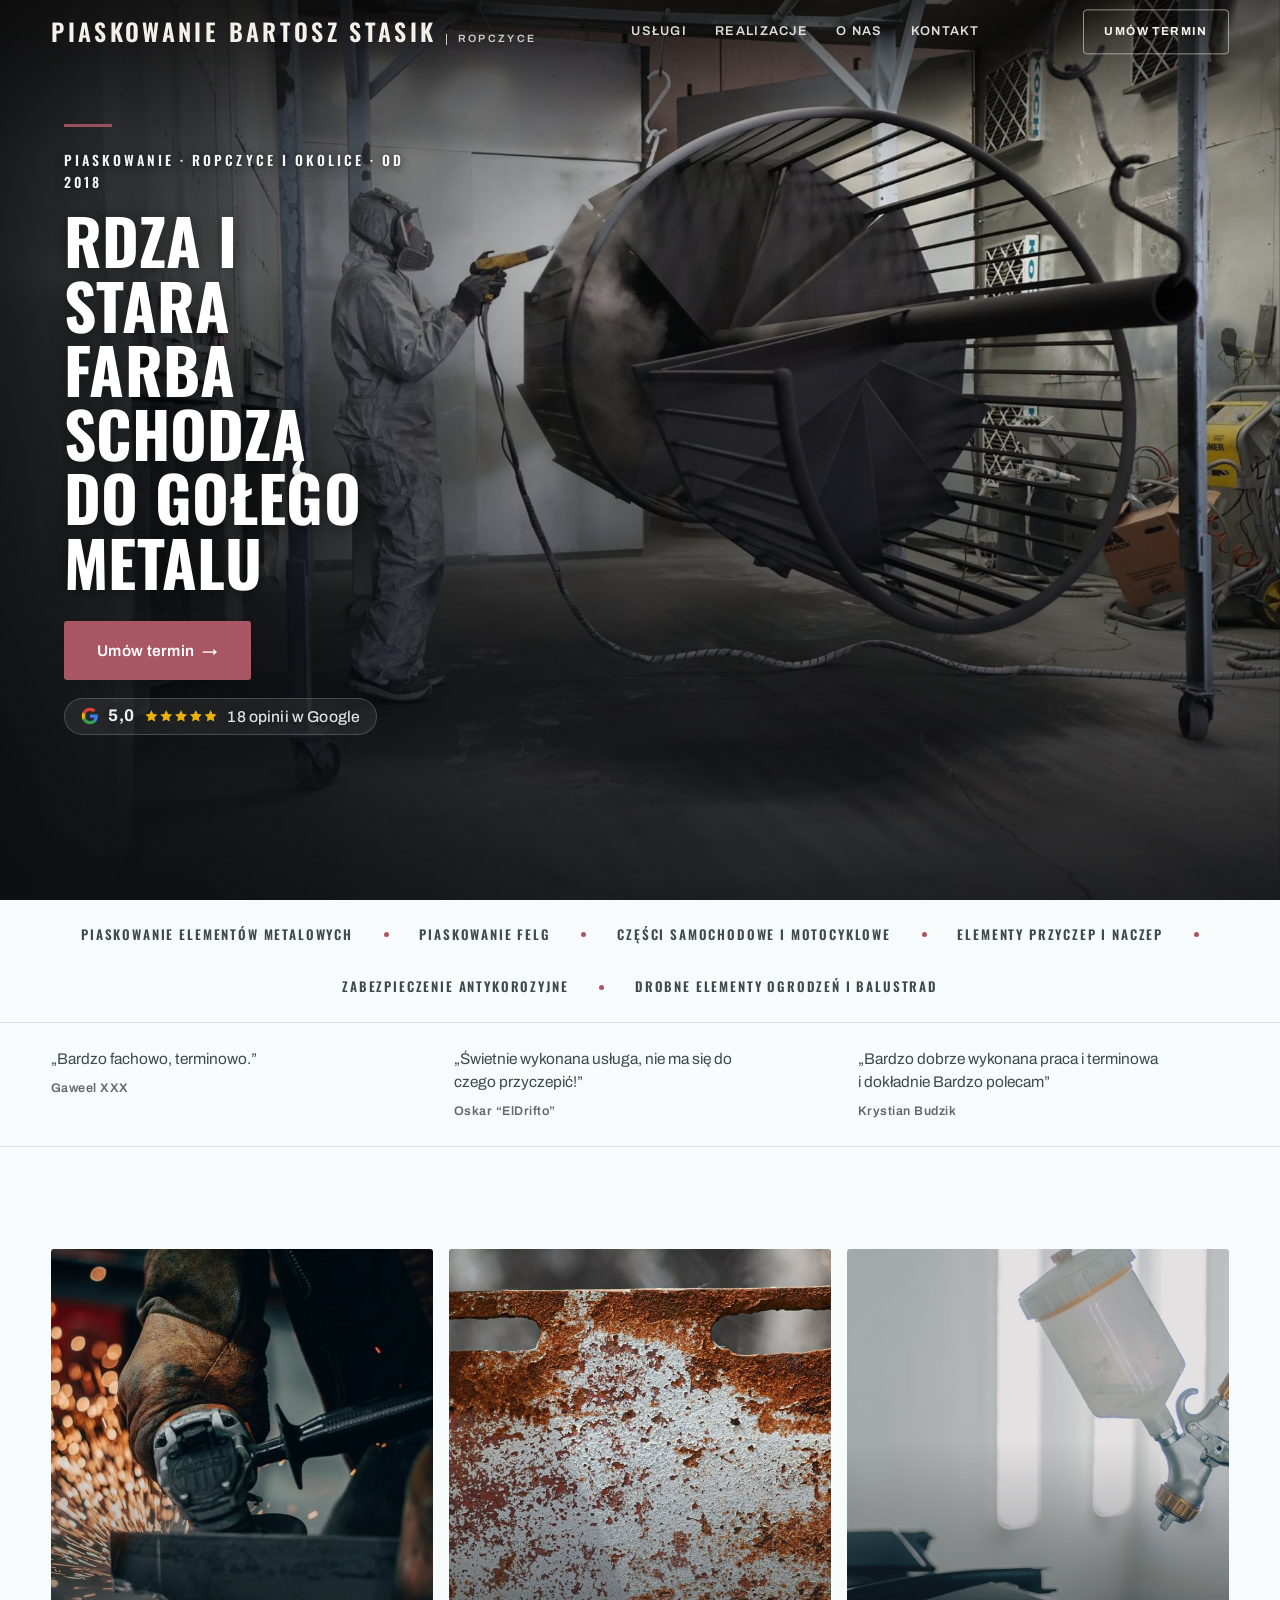
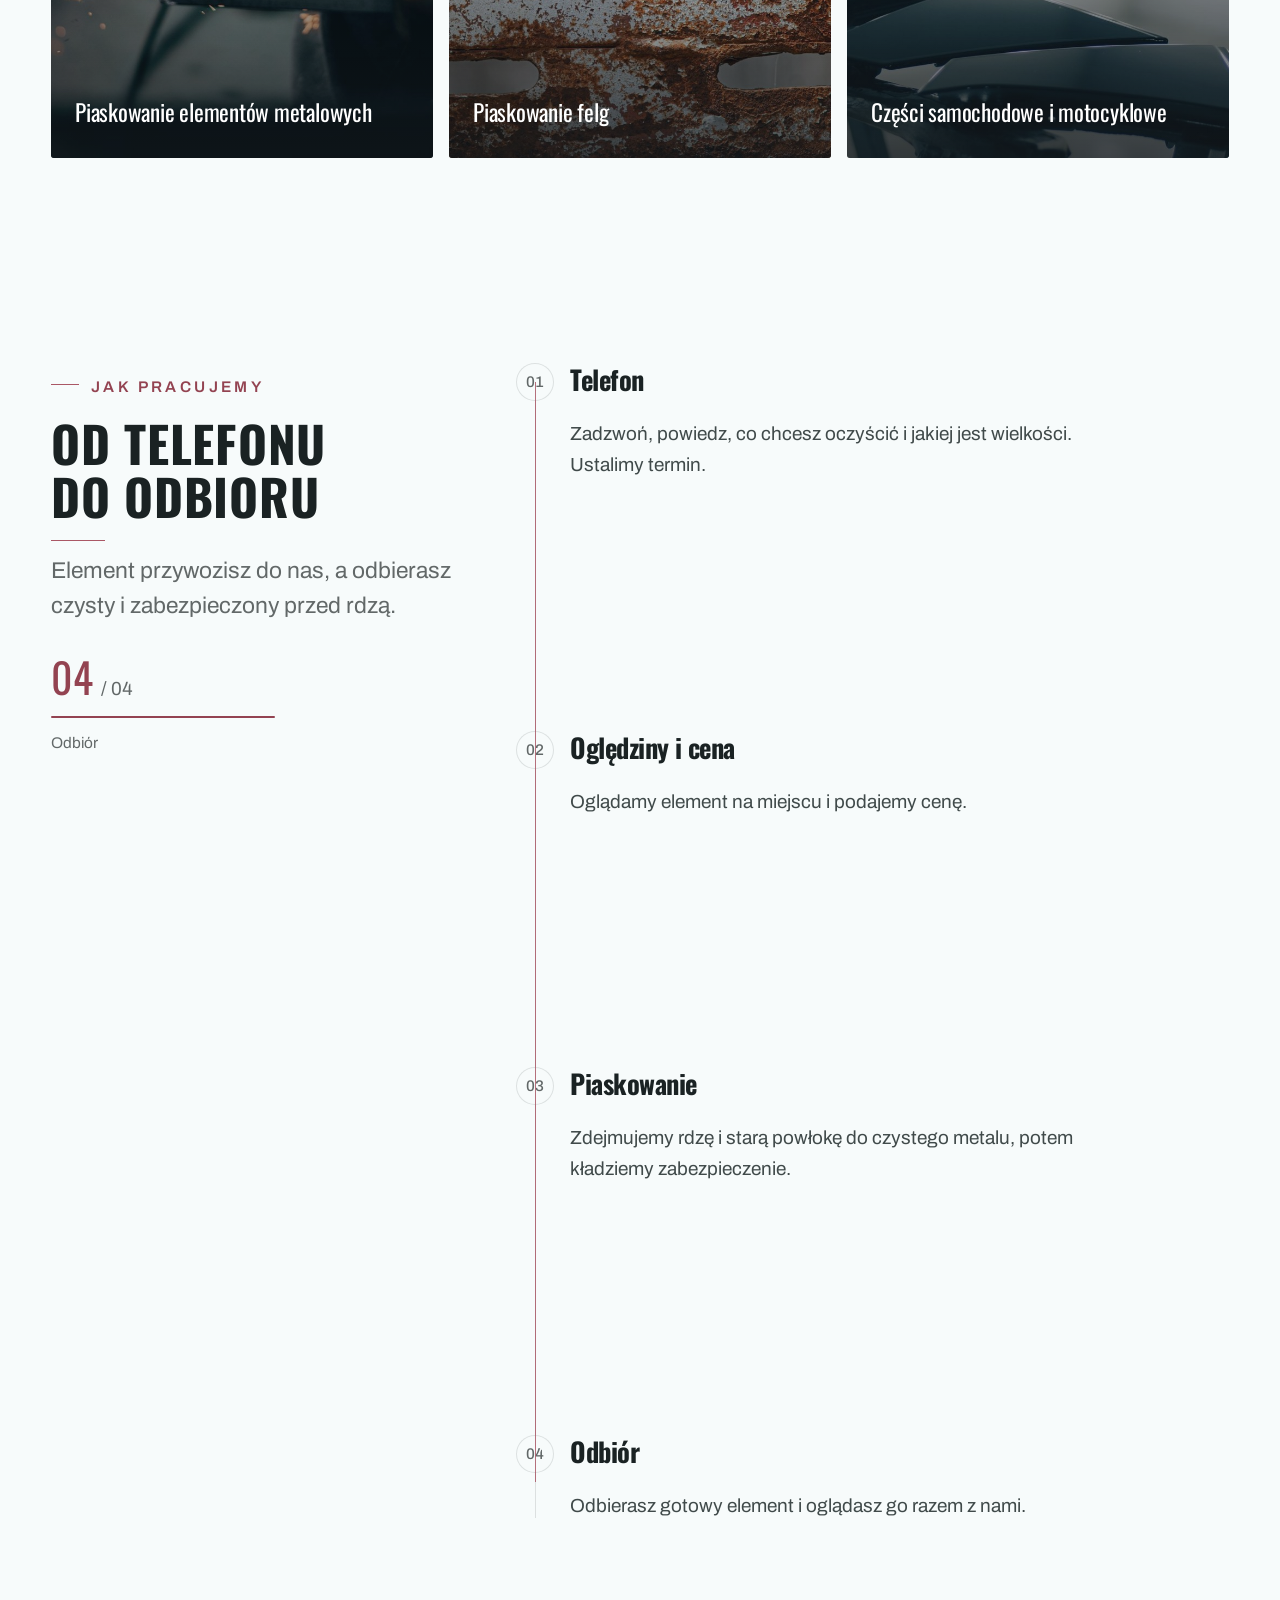
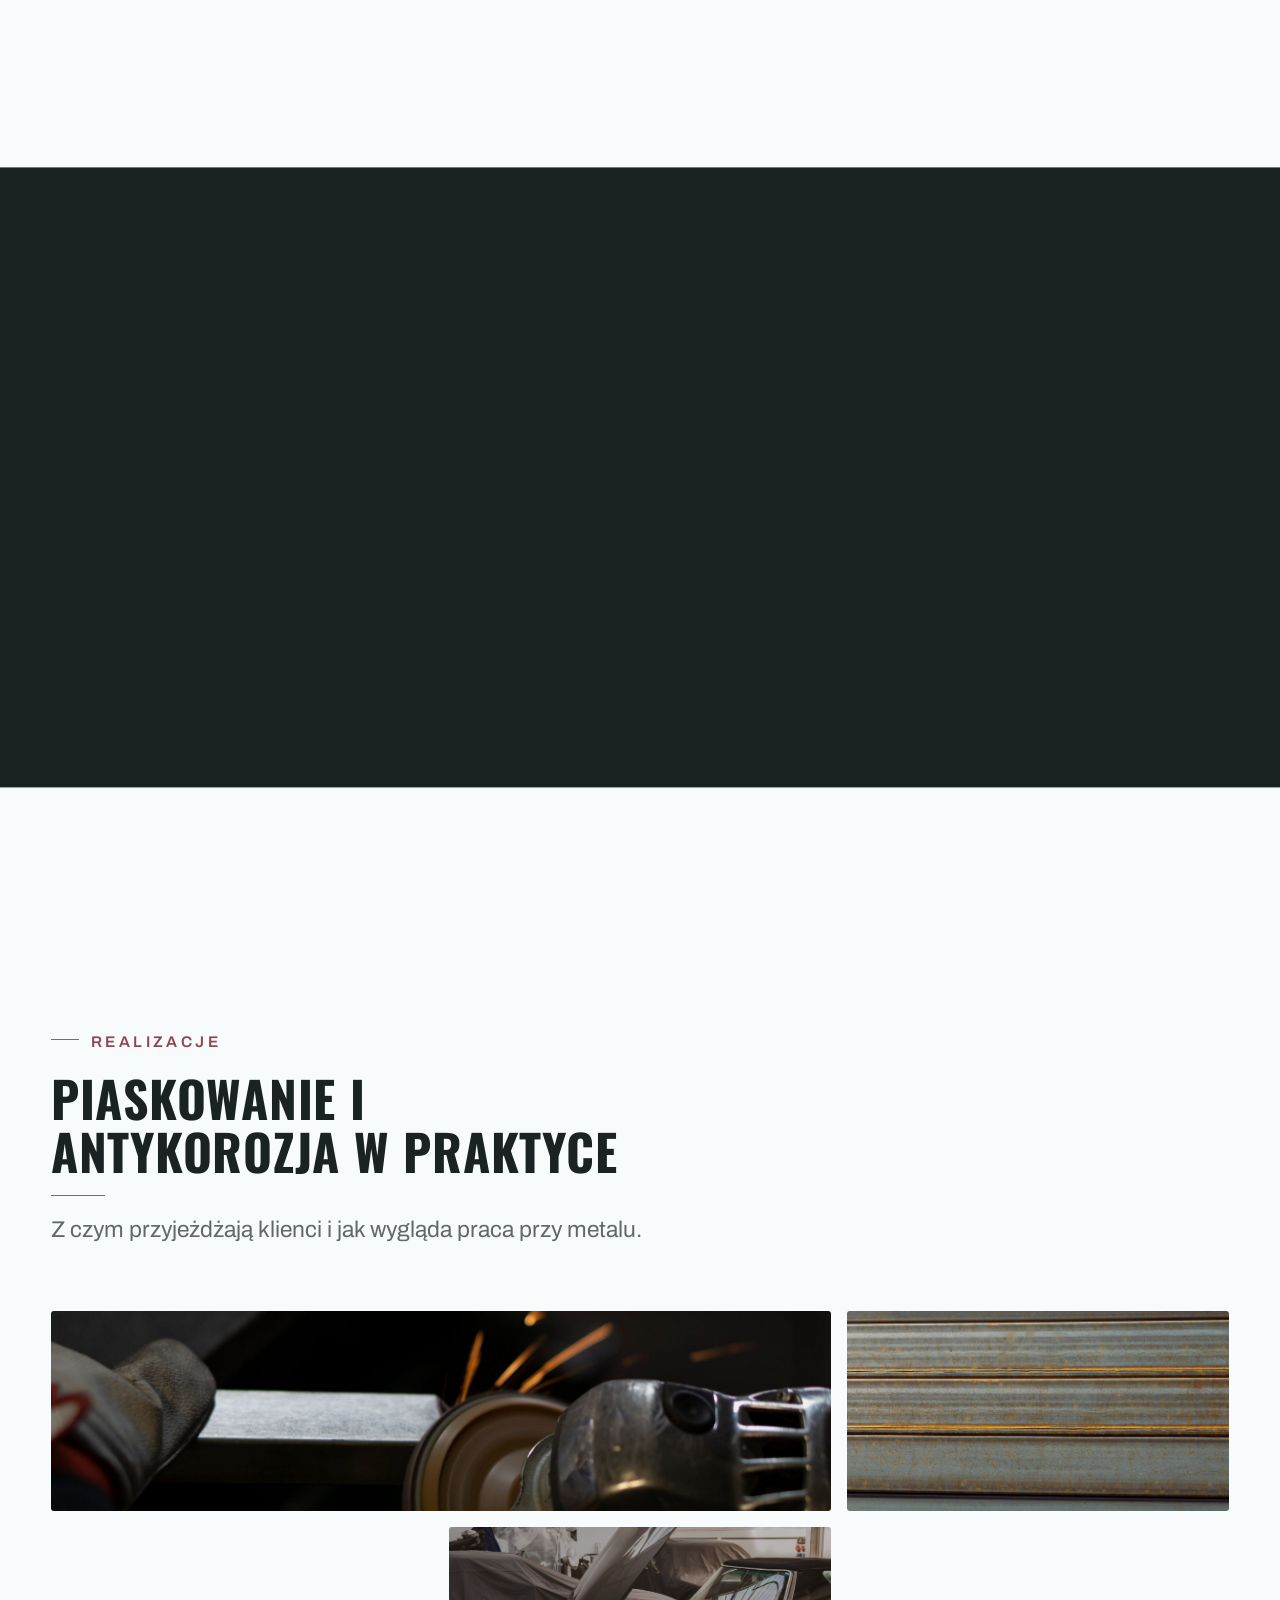
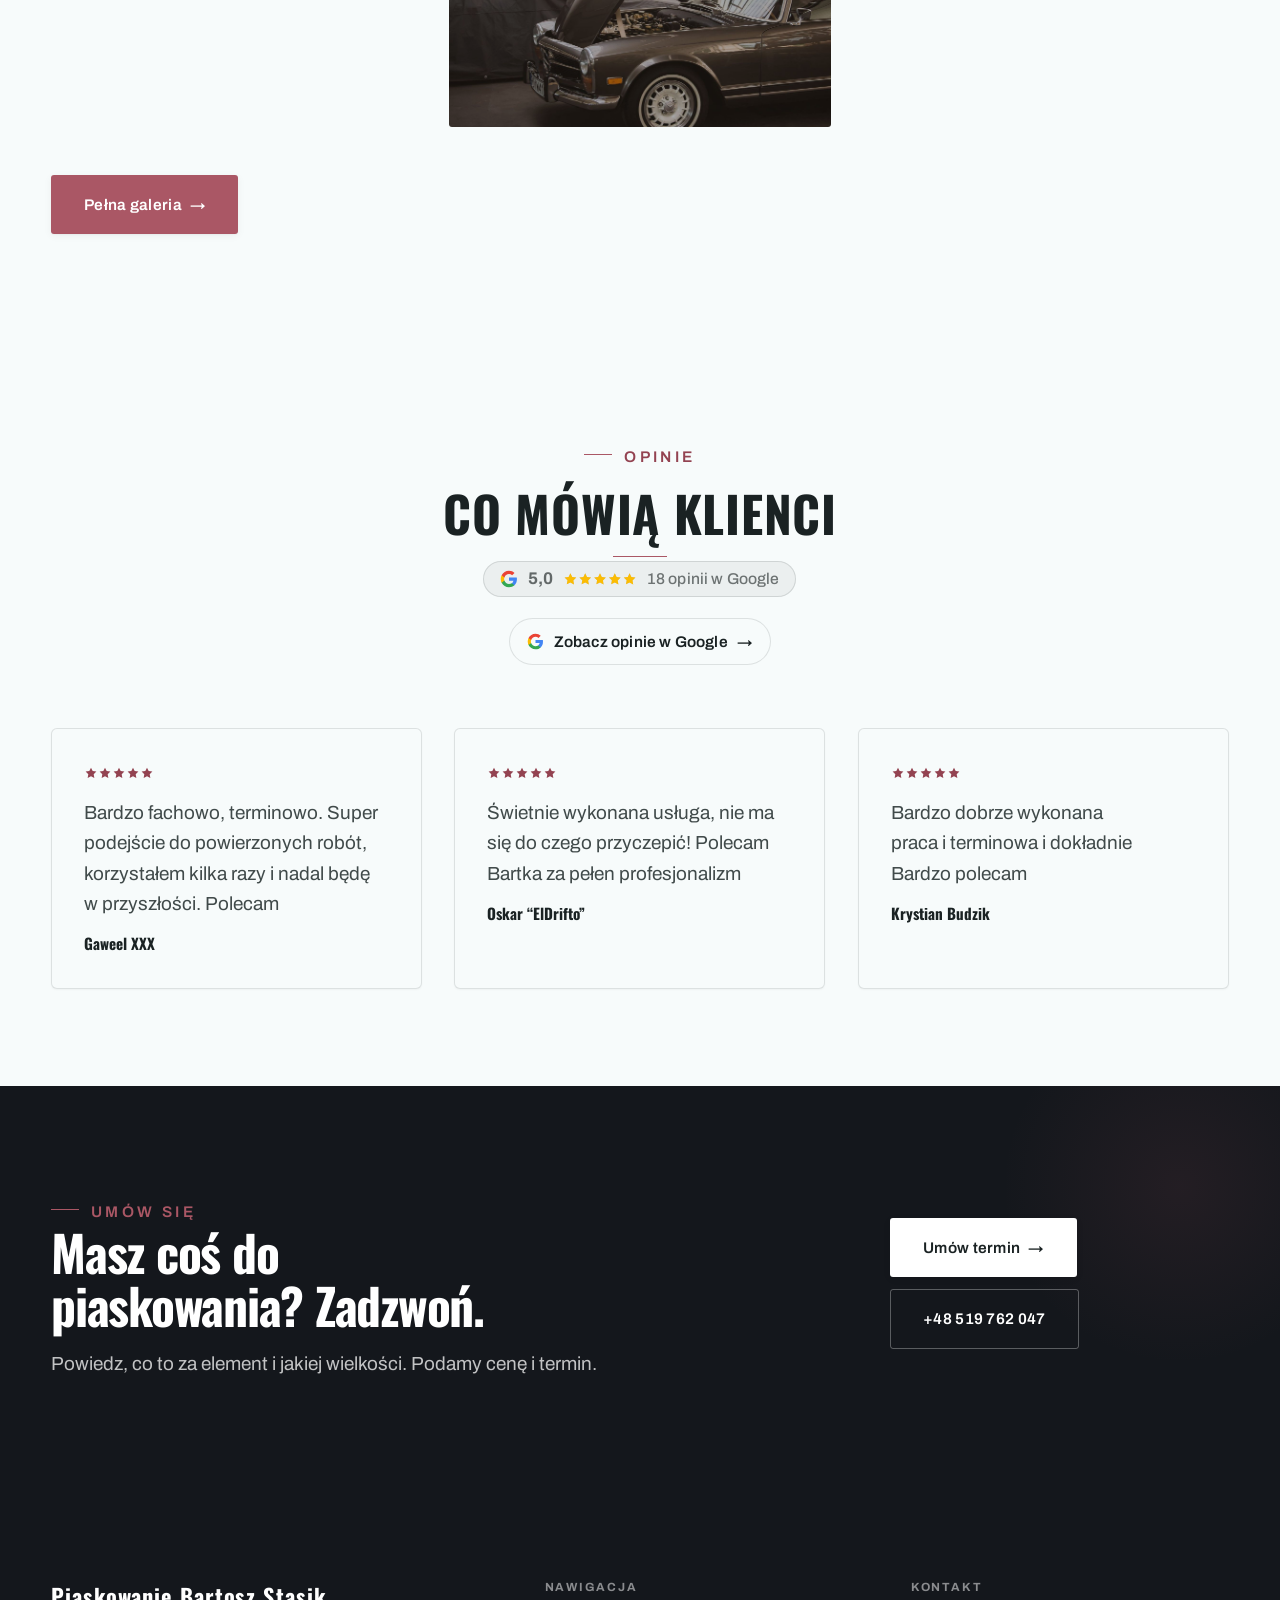
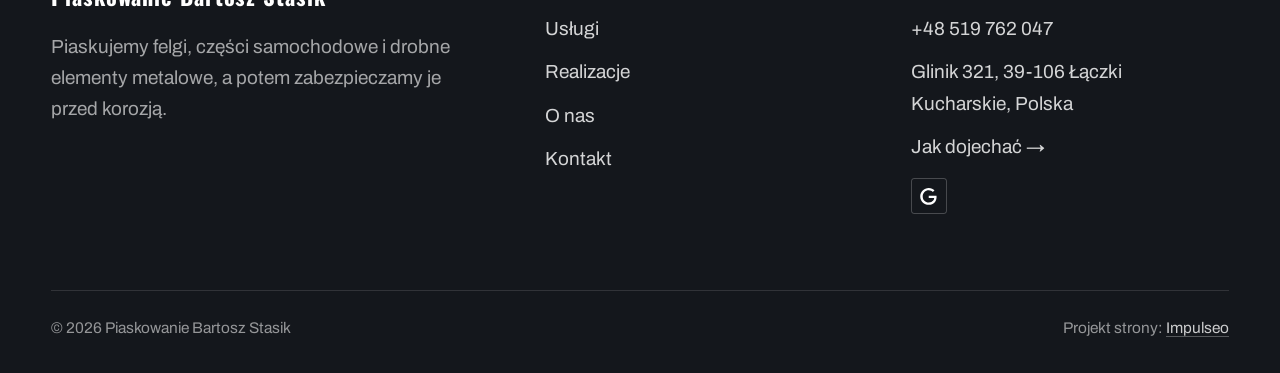
==== index.html @ 7940217c "Strona demo: piaskowanie" ====
<!DOCTYPE html>
<html lang="pl">
<head>
<meta charset="UTF-8">
<meta name="viewport" content="width=device-width, initial-scale=1.0">
<title>Piaskowanie Bartosz Stasik - Piaskowanie i antykorozja · Ropczyce</title>
<meta name="description" content="Piaskowanie Bartosz Stasik - piaskowanie i zabezpieczenie antykorozyjne elementów metalowych, Ropczyce i okolice. Felgi, części samochodowe, elementy przyczep i drobne konstrukcje. Działamy od 2018 roku. Zadzwoń.">
<link rel="canonical" href="https://kris20032.github.io/piaskowanie/">
<meta name="robots" content="noindex, nofollow">
<meta property="og:type" content="website">
<meta property="og:locale" content="pl_PL">
<meta property="og:site_name" content="Piaskowanie Bartosz Stasik">
<meta property="og:title" content="Piaskowanie Bartosz Stasik - Piaskowanie i antykorozja · Ropczyce">
<meta property="og:description" content="Piaskowanie Bartosz Stasik - piaskowanie i zabezpieczenie antykorozyjne elementów metalowych, Ropczyce i okolice. Felgi, części samochodowe, elementy przyczep i drobne konstrukcje. Działamy od 2018 roku. Zadzwoń.">
<meta property="og:url" content="https://kris20032.github.io/piaskowanie/">
<meta property="og:image" content="https://kris20032.github.io/piaskowanie/img/og.jpg">
<meta property="og:image:width" content="1200">
<meta property="og:image:height" content="630">
<meta name="twitter:card" content="summary_large_image">
<script type="application/ld+json">{"@context": "https://schema.org", "@type": "LocalBusiness", "name": "Piaskowanie Bartosz Stasik", "url": "https://kris20032.github.io/piaskowanie/", "telephone": "+48519762047", "image": "https://kris20032.github.io/piaskowanie/img/og.jpg", "address": "Glinik 321, 39-106 Łączki Kucharskie, Polska", "sameAs": ["https://maps.google.com/?cid=4983853224863463767&g_mp=Cidnb29nbGUubWFwcy5wbGFjZXMudjEuUGxhY2VzLlNlYXJjaFRleHQQAhgEIAA"]}</script>
<link rel="preconnect" href="https://fonts.googleapis.com">
<link rel="preconnect" href="https://fonts.gstatic.com" crossorigin>
<link href="https://fonts.googleapis.com/css2?family=Oswald:wght@500;600;700&family=Archivo:wght@400;500;600&display=swap" rel="stylesheet">
<link rel="stylesheet" href="assets/styles.css?v=14458f3a">
</head>
<body>

<header class="nav">
  <div class="wrap nav-inner">
    <a class="brand" href="index.html"><span class="name">Piaskowanie Bartosz Stasik</span><span class="sub">Ropczyce</span></a>
    <nav class="nav-links">
      <a href="oferta.html">Usługi</a>
      <a href="realizacje.html">Realizacje</a>
      <a href="o-nas.html">O nas</a>
      <a href="kontakt.html">Kontakt</a>
      <a href="kontakt.html" class="btn btn-accent">Umów termin</a>
    </nav>
    <button class="nav-toggle" aria-label="Menu"><span></span><span></span><span></span></button>
  </div>
</header>

<main>
<section class="hero-auto">
  <img class="ha-bg" src="img/hero.jpg" fetchpriority="high" data-rotate="img/g2.jpg" alt="Piaskowanie Bartosz Stasik" width="1880" height="1253">
  <div class="ha-veil"></div>
  <div class="ha-inner">
    <span class="ha-tick" aria-hidden="true"></span>
    <span class="ha-kicker">Piaskowanie · Ropczyce i okolice · od 2018</span>
    <h1 class="ha-claim">Rdza i stara farba schodzą do gołego metalu</h1>
    <a href="kontakt.html" class="btn btn-accent ha-cta">Umów termin <span class="arr">→</span></a>
      <p class="ha-rating"><span class="g-badge"><svg class="gb-ico" viewBox="0 0 24 24" width="18" height="18" aria-hidden="true"><path fill="#4285F4" d="M22.56 12.25c0-.78-.07-1.53-.2-2.25H12v4.26h5.92c-.26 1.37-1.04 2.53-2.21 3.31v2.77h3.57c2.08-1.92 3.28-4.74 3.28-8.09z"/><path fill="#34A853" d="M12 23c2.97 0 5.46-.98 7.28-2.66l-3.57-2.77c-.98.66-2.23 1.06-3.71 1.06-2.86 0-5.29-1.93-6.16-4.53H2.18v2.84C3.99 20.53 7.7 23 12 23z"/><path fill="#FBBC05" d="M5.84 14.09c-.22-.66-.35-1.36-.35-2.09s.13-1.43.35-2.09V7.07H2.18C1.43 8.55 1 10.22 1 12s.43 3.45 1.18 4.93l2.85-2.22.81-.62z"/><path fill="#EA4335" d="M12 5.38c1.62 0 3.06.56 4.21 1.64l3.15-3.15C17.45 2.09 14.97 1 12 1 7.7 1 3.99 3.47 2.18 7.07l3.66 2.84c.87-2.6 3.3-4.53 6.16-4.53z"/></svg><b class="gb-ocena">5,0</b><svg class="gb-stars" viewBox="0 0 90 18" width="74" height="14.8" aria-hidden="true"><g fill="currentColor" opacity=".26"><path transform="translate(0,0)" d="M9 1.6l2.2 4.46 4.92.72-3.56 3.47.84 4.9L9 12.74l-4.4 2.31.84-4.9L1.88 6.68l4.92-.72L9 1.6Z"/><path transform="translate(18,0)" d="M9 1.6l2.2 4.46 4.92.72-3.56 3.47.84 4.9L9 12.74l-4.4 2.31.84-4.9L1.88 6.68l4.92-.72L9 1.6Z"/><path transform="translate(36,0)" d="M9 1.6l2.2 4.46 4.92.72-3.56 3.47.84 4.9L9 12.74l-4.4 2.31.84-4.9L1.88 6.68l4.92-.72L9 1.6Z"/><path transform="translate(54,0)" d="M9 1.6l2.2 4.46 4.92.72-3.56 3.47.84 4.9L9 12.74l-4.4 2.31.84-4.9L1.88 6.68l4.92-.72L9 1.6Z"/><path transform="translate(72,0)" d="M9 1.6l2.2 4.46 4.92.72-3.56 3.47.84 4.9L9 12.74l-4.4 2.31.84-4.9L1.88 6.68l4.92-.72L9 1.6Z"/></g><clipPath id="gs1000"><rect x="0" y="0" width="90.0" height="18"/></clipPath><g fill="#FBBC04" clip-path="url(#gs1000)"><path transform="translate(0,0)" d="M9 1.6l2.2 4.46 4.92.72-3.56 3.47.84 4.9L9 12.74l-4.4 2.31.84-4.9L1.88 6.68l4.92-.72L9 1.6Z"/><path transform="translate(18,0)" d="M9 1.6l2.2 4.46 4.92.72-3.56 3.47.84 4.9L9 12.74l-4.4 2.31.84-4.9L1.88 6.68l4.92-.72L9 1.6Z"/><path transform="translate(36,0)" d="M9 1.6l2.2 4.46 4.92.72-3.56 3.47.84 4.9L9 12.74l-4.4 2.31.84-4.9L1.88 6.68l4.92-.72L9 1.6Z"/><path transform="translate(54,0)" d="M9 1.6l2.2 4.46 4.92.72-3.56 3.47.84 4.9L9 12.74l-4.4 2.31.84-4.9L1.88 6.68l4.92-.72L9 1.6Z"/><path transform="translate(72,0)" d="M9 1.6l2.2 4.46 4.92.72-3.56 3.47.84 4.9L9 12.74l-4.4 2.31.84-4.9L1.88 6.68l4.92-.72L9 1.6Z"/></g></svg><span class="gb-txt">18 opinii w Google</span></span></p>
  </div>
</section>
<section class="spec-ribbon">
  <div class="wrap">
    <ul class="sr-row reveal"><li>Piaskowanie elementów metalowych</li><li>Piaskowanie felg</li><li>Części samochodowe i motocyklowe</li><li>Elementy przyczep i naczep</li><li>Zabezpieczenie antykorozyjne</li><li>Drobne elementy ogrodzeń i balustrad</li></ul>
  </div>
</section>
<section class="opinie-mini" aria-label="Opinie klientów">
  <div class="wrap">
    <div class="om-row">
      <div class="om-item reveal"><blockquote>„Bardzo fachowo, terminowo.”</blockquote><span class="om-autor">Gaweel XXX</span></div>
      <div class="om-item reveal"><blockquote>„Świetnie wykonana usługa, nie ma się do czego przyczepić!”</blockquote><span class="om-autor">Oskar “ElDrifto”</span></div>
      <div class="om-item reveal"><blockquote>„Bardzo dobrze wykonana praca i terminowa i dokładnie Bardzo polecam”</blockquote><span class="om-autor">Krystian Budzik</span></div>
    </div>
  </div>
</section>
<section class="gateways-band">
  <div class="wrap">
    <div class="gateways">
      <a href="oferta.html" class="gateway reveal"><img src="img/g3.jpg" alt="Piaskowanie elementów metalowych" loading="lazy" width="1600" height="1066" decoding="async"><span class="g-ttl">Piaskowanie elementów metalowych</span></a>
      <a href="oferta.html" class="gateway reveal"><img src="img/g4.jpg" alt="Piaskowanie felg" loading="lazy" width="1600" height="1066" decoding="async"><span class="g-ttl">Piaskowanie felg</span></a>
      <a href="oferta.html" class="gateway reveal"><img src="img/g5.jpg" alt="Części samochodowe i motocyklowe" loading="lazy" width="1600" height="1066" decoding="async"><span class="g-ttl">Części samochodowe i motocyklowe</span></a>
    </div>
  </div>
</section>
<section class="proces proces-os auto">
  <div class="wrap proc-grid">
    <div class="proc-side">
      <div class="head reveal">
        <span class="eyebrow">Jak pracujemy</span>
        <h2>Od telefonu do odbioru</h2>
        <p>Element przywozisz do nas, a odbierasz czysty i zabezpieczony przed rdzą.</p>
      </div>
      <div class="proc-count" aria-hidden="true"><span class="pc-cur">01</span><span class="pc-all">/ 04</span></div>
      <div class="proc-bar" aria-hidden="true"><i></i></div>
      <p class="proc-now" aria-hidden="true">Telefon</p>
    </div>
    <ol class="proces-line">
      <li class="reveal"><span class="pno">01</span><h3>Telefon</h3><p>Zadzwoń, powiedz, co chcesz oczyścić i jakiej jest wielkości. Ustalimy termin.</p></li>
      <li class="reveal"><span class="pno">02</span><h3>Oględziny i cena</h3><p>Oglądamy element na miejscu i podajemy cenę.</p></li>
      <li class="reveal"><span class="pno">03</span><h3>Piaskowanie</h3><p>Zdejmujemy rdzę i starą powłokę do czystego metalu, potem kładziemy zabezpieczenie.</p></li>
      <li class="reveal"><span class="pno">04</span><h3>Odbiór</h3><p>Odbierasz gotowy element i oglądasz go razem z nami.</p></li>
    </ol>
  </div>
</section>
<section class="stopklatka" aria-hidden="true">
  <div class="stk-bg" style="background-image:url(img/g6.jpg)"></div>
</section>
<section>
  <div class="wrap">
    <div class="head reveal">
      <span class="eyebrow">Realizacje</span>
      <h2>Piaskowanie i antykorozja w praktyce</h2>
      <p>Z czym przyjeżdżają klienci i jak wygląda praca przy metalu.</p>
    </div>
    <div class="gallery">
      <div class="tile t-two3 reveal"><img src="img/g7.jpg" alt="Piaskowanie Bartosz Stasik" loading="lazy" width="1600" height="1066" decoding="async"></div>
      <div class="tile t-third reveal"><img src="img/g8.jpg" alt="Piaskowanie Bartosz Stasik" loading="lazy" width="1600" height="1066" decoding="async"></div>
      <div class="tile t-third reveal"><img src="img/g9.jpg" alt="Piaskowanie Bartosz Stasik" loading="lazy" width="1600" height="1066" decoding="async"></div>
      <div class="tile t-third reveal"><img src="img/g10.jpg" alt="Piaskowanie Bartosz Stasik" loading="lazy" width="1600" height="1066" decoding="async"></div>
      <div class="tile t-third reveal"><img src="img/about.jpg" alt="Piaskowanie Bartosz Stasik" loading="lazy" width="1600" height="1066" decoding="async"></div>
    </div>
    <div style="margin-top:var(--space-7)" class="reveal"><a href="realizacje.html" class="btn btn-accent">Pełna galeria <span class="arr">→</span></a></div>
  </div>
</section>
<section class="opinie">
  <div class="wrap">
    <div class="head center reveal">
      <span class="eyebrow">Opinie</span>
      <h2>Co mówią klienci</h2>
    </div>
    <p class="op-meta reveal"><span class="g-badge"><svg class="gb-ico" viewBox="0 0 24 24" width="18" height="18" aria-hidden="true"><path fill="#4285F4" d="M22.56 12.25c0-.78-.07-1.53-.2-2.25H12v4.26h5.92c-.26 1.37-1.04 2.53-2.21 3.31v2.77h3.57c2.08-1.92 3.28-4.74 3.28-8.09z"/><path fill="#34A853" d="M12 23c2.97 0 5.46-.98 7.28-2.66l-3.57-2.77c-.98.66-2.23 1.06-3.71 1.06-2.86 0-5.29-1.93-6.16-4.53H2.18v2.84C3.99 20.53 7.7 23 12 23z"/><path fill="#FBBC05" d="M5.84 14.09c-.22-.66-.35-1.36-.35-2.09s.13-1.43.35-2.09V7.07H2.18C1.43 8.55 1 10.22 1 12s.43 3.45 1.18 4.93l2.85-2.22.81-.62z"/><path fill="#EA4335" d="M12 5.38c1.62 0 3.06.56 4.21 1.64l3.15-3.15C17.45 2.09 14.97 1 12 1 7.7 1 3.99 3.47 2.18 7.07l3.66 2.84c.87-2.6 3.3-4.53 6.16-4.53z"/></svg><b class="gb-ocena">5,0</b><svg class="gb-stars" viewBox="0 0 90 18" width="74" height="14.8" aria-hidden="true"><g fill="currentColor" opacity=".26"><path transform="translate(0,0)" d="M9 1.6l2.2 4.46 4.92.72-3.56 3.47.84 4.9L9 12.74l-4.4 2.31.84-4.9L1.88 6.68l4.92-.72L9 1.6Z"/><path transform="translate(18,0)" d="M9 1.6l2.2 4.46 4.92.72-3.56 3.47.84 4.9L9 12.74l-4.4 2.31.84-4.9L1.88 6.68l4.92-.72L9 1.6Z"/><path transform="translate(36,0)" d="M9 1.6l2.2 4.46 4.92.72-3.56 3.47.84 4.9L9 12.74l-4.4 2.31.84-4.9L1.88 6.68l4.92-.72L9 1.6Z"/><path transform="translate(54,0)" d="M9 1.6l2.2 4.46 4.92.72-3.56 3.47.84 4.9L9 12.74l-4.4 2.31.84-4.9L1.88 6.68l4.92-.72L9 1.6Z"/><path transform="translate(72,0)" d="M9 1.6l2.2 4.46 4.92.72-3.56 3.47.84 4.9L9 12.74l-4.4 2.31.84-4.9L1.88 6.68l4.92-.72L9 1.6Z"/></g><clipPath id="gs1000"><rect x="0" y="0" width="90.0" height="18"/></clipPath><g fill="#FBBC04" clip-path="url(#gs1000)"><path transform="translate(0,0)" d="M9 1.6l2.2 4.46 4.92.72-3.56 3.47.84 4.9L9 12.74l-4.4 2.31.84-4.9L1.88 6.68l4.92-.72L9 1.6Z"/><path transform="translate(18,0)" d="M9 1.6l2.2 4.46 4.92.72-3.56 3.47.84 4.9L9 12.74l-4.4 2.31.84-4.9L1.88 6.68l4.92-.72L9 1.6Z"/><path transform="translate(36,0)" d="M9 1.6l2.2 4.46 4.92.72-3.56 3.47.84 4.9L9 12.74l-4.4 2.31.84-4.9L1.88 6.68l4.92-.72L9 1.6Z"/><path transform="translate(54,0)" d="M9 1.6l2.2 4.46 4.92.72-3.56 3.47.84 4.9L9 12.74l-4.4 2.31.84-4.9L1.88 6.68l4.92-.72L9 1.6Z"/><path transform="translate(72,0)" d="M9 1.6l2.2 4.46 4.92.72-3.56 3.47.84 4.9L9 12.74l-4.4 2.31.84-4.9L1.88 6.68l4.92-.72L9 1.6Z"/></g></svg><span class="gb-txt">18 opinii w Google</span></span></p>
    <p class="op-meta reveal"><a class="op-google" href="https://maps.google.com/?cid=4983853224863463767&amp;g_mp=Cidnb29nbGUubWFwcy5wbGFjZXMudjEuUGxhY2VzLlNlYXJjaFRleHQQAhgEIAA" target="_blank" rel="noopener"><svg class="op-g-ico" viewBox="0 0 24 24" width="17" height="17" aria-hidden="true"><path fill="#4285F4" d="M22.56 12.25c0-.78-.07-1.53-.2-2.25H12v4.26h5.92c-.26 1.37-1.04 2.53-2.21 3.31v2.77h3.57c2.08-1.92 3.28-4.74 3.28-8.09z"/><path fill="#34A853" d="M12 23c2.97 0 5.46-.98 7.28-2.66l-3.57-2.77c-.98.66-2.23 1.06-3.71 1.06-2.86 0-5.29-1.93-6.16-4.53H2.18v2.84C3.99 20.53 7.7 23 12 23z"/><path fill="#FBBC05" d="M5.84 14.09c-.22-.66-.35-1.36-.35-2.09s.13-1.43.35-2.09V7.07H2.18C1.43 8.55 1 10.22 1 12s.43 3.45 1.18 4.93l2.85-2.22.81-.62z"/><path fill="#EA4335" d="M12 5.38c1.62 0 3.06.56 4.21 1.64l3.15-3.15C17.45 2.09 14.97 1 12 1 7.7 1 3.99 3.47 2.18 7.07l3.66 2.84c.87-2.6 3.3-4.53 6.16-4.53z"/></svg><span>Zobacz opinie w Google</span><span class="arr">→</span></a></p>
    <div class="opinie-grid">
      <figure class="op-card reveal"><span class="op-star"><svg class="ico-star" width="14" height="14" viewBox="0 0 24 24" style="vertical-align:-2px" aria-hidden="true"><path d="M12 2.8l2.85 5.8 6.4.93-4.63 4.5 1.1 6.37L12 17.4l-5.72 3 1.1-6.37-4.63-4.5 6.4-.93L12 2.8Z" fill="currentColor"/></svg><svg class="ico-star" width="14" height="14" viewBox="0 0 24 24" style="vertical-align:-2px" aria-hidden="true"><path d="M12 2.8l2.85 5.8 6.4.93-4.63 4.5 1.1 6.37L12 17.4l-5.72 3 1.1-6.37-4.63-4.5 6.4-.93L12 2.8Z" fill="currentColor"/></svg><svg class="ico-star" width="14" height="14" viewBox="0 0 24 24" style="vertical-align:-2px" aria-hidden="true"><path d="M12 2.8l2.85 5.8 6.4.93-4.63 4.5 1.1 6.37L12 17.4l-5.72 3 1.1-6.37-4.63-4.5 6.4-.93L12 2.8Z" fill="currentColor"/></svg><svg class="ico-star" width="14" height="14" viewBox="0 0 24 24" style="vertical-align:-2px" aria-hidden="true"><path d="M12 2.8l2.85 5.8 6.4.93-4.63 4.5 1.1 6.37L12 17.4l-5.72 3 1.1-6.37-4.63-4.5 6.4-.93L12 2.8Z" fill="currentColor"/></svg><svg class="ico-star" width="14" height="14" viewBox="0 0 24 24" style="vertical-align:-2px" aria-hidden="true"><path d="M12 2.8l2.85 5.8 6.4.93-4.63 4.5 1.1 6.37L12 17.4l-5.72 3 1.1-6.37-4.63-4.5 6.4-.93L12 2.8Z" fill="currentColor"/></svg></span><blockquote>Bardzo fachowo, terminowo. Super podejście do powierzonych robót, korzystałem kilka razy i nadal będę w przyszłości. Polecam</blockquote><span class="op-autor">Gaweel XXX</span></figure>
      <figure class="op-card reveal"><span class="op-star"><svg class="ico-star" width="14" height="14" viewBox="0 0 24 24" style="vertical-align:-2px" aria-hidden="true"><path d="M12 2.8l2.85 5.8 6.4.93-4.63 4.5 1.1 6.37L12 17.4l-5.72 3 1.1-6.37-4.63-4.5 6.4-.93L12 2.8Z" fill="currentColor"/></svg><svg class="ico-star" width="14" height="14" viewBox="0 0 24 24" style="vertical-align:-2px" aria-hidden="true"><path d="M12 2.8l2.85 5.8 6.4.93-4.63 4.5 1.1 6.37L12 17.4l-5.72 3 1.1-6.37-4.63-4.5 6.4-.93L12 2.8Z" fill="currentColor"/></svg><svg class="ico-star" width="14" height="14" viewBox="0 0 24 24" style="vertical-align:-2px" aria-hidden="true"><path d="M12 2.8l2.85 5.8 6.4.93-4.63 4.5 1.1 6.37L12 17.4l-5.72 3 1.1-6.37-4.63-4.5 6.4-.93L12 2.8Z" fill="currentColor"/></svg><svg class="ico-star" width="14" height="14" viewBox="0 0 24 24" style="vertical-align:-2px" aria-hidden="true"><path d="M12 2.8l2.85 5.8 6.4.93-4.63 4.5 1.1 6.37L12 17.4l-5.72 3 1.1-6.37-4.63-4.5 6.4-.93L12 2.8Z" fill="currentColor"/></svg><svg class="ico-star" width="14" height="14" viewBox="0 0 24 24" style="vertical-align:-2px" aria-hidden="true"><path d="M12 2.8l2.85 5.8 6.4.93-4.63 4.5 1.1 6.37L12 17.4l-5.72 3 1.1-6.37-4.63-4.5 6.4-.93L12 2.8Z" fill="currentColor"/></svg></span><blockquote>Świetnie wykonana usługa, nie ma się do czego przyczepić! Polecam Bartka za pełen profesjonalizm</blockquote><span class="op-autor">Oskar “ElDrifto”</span></figure>
      <figure class="op-card reveal"><span class="op-star"><svg class="ico-star" width="14" height="14" viewBox="0 0 24 24" style="vertical-align:-2px" aria-hidden="true"><path d="M12 2.8l2.85 5.8 6.4.93-4.63 4.5 1.1 6.37L12 17.4l-5.72 3 1.1-6.37-4.63-4.5 6.4-.93L12 2.8Z" fill="currentColor"/></svg><svg class="ico-star" width="14" height="14" viewBox="0 0 24 24" style="vertical-align:-2px" aria-hidden="true"><path d="M12 2.8l2.85 5.8 6.4.93-4.63 4.5 1.1 6.37L12 17.4l-5.72 3 1.1-6.37-4.63-4.5 6.4-.93L12 2.8Z" fill="currentColor"/></svg><svg class="ico-star" width="14" height="14" viewBox="0 0 24 24" style="vertical-align:-2px" aria-hidden="true"><path d="M12 2.8l2.85 5.8 6.4.93-4.63 4.5 1.1 6.37L12 17.4l-5.72 3 1.1-6.37-4.63-4.5 6.4-.93L12 2.8Z" fill="currentColor"/></svg><svg class="ico-star" width="14" height="14" viewBox="0 0 24 24" style="vertical-align:-2px" aria-hidden="true"><path d="M12 2.8l2.85 5.8 6.4.93-4.63 4.5 1.1 6.37L12 17.4l-5.72 3 1.1-6.37-4.63-4.5 6.4-.93L12 2.8Z" fill="currentColor"/></svg><svg class="ico-star" width="14" height="14" viewBox="0 0 24 24" style="vertical-align:-2px" aria-hidden="true"><path d="M12 2.8l2.85 5.8 6.4.93-4.63 4.5 1.1 6.37L12 17.4l-5.72 3 1.1-6.37-4.63-4.5 6.4-.93L12 2.8Z" fill="currentColor"/></svg></span><blockquote>Bardzo dobrze wykonana praca i terminowa i dokładnie Bardzo polecam</blockquote><span class="op-autor">Krystian Budzik</span></figure>
    </div>
  </div>
</section>
<section class="cta">
  <div class="wrap">
    <div class="reveal">
      <span class="eyebrow">Umów się</span>
      <h2>Masz coś do piaskowania? Zadzwoń.</h2>
      <p>Powiedz, co to za element i jakiej wielkości. Podamy cenę i termin.</p>
    </div>
    <div class="cta-actions reveal">
      <a href="kontakt.html" class="btn btn-light">Umów termin <span class="arr">→</span></a>
      <a href="tel:+48519762047" class="btn btn-ghost btn-ghost-cta">+48 519 762 047</a>
    </div>
  </div>
</section>
</main>

<footer>
  <div class="wrap">
    <div class="foot-grid">
      <div class="foot-brand">
        <div class="name">Piaskowanie Bartosz Stasik</div>
        <p>Piaskujemy felgi, części samochodowe i drobne elementy metalowe, a potem zabezpieczamy je przed korozją.</p>
      </div>
      <div class="foot-col">
        <h4>Nawigacja</h4>
        <a href="oferta.html">Usługi</a>
        <a href="realizacje.html">Realizacje</a>
        <a href="o-nas.html">O nas</a>
        <a href="kontakt.html">Kontakt</a>
      </div>
      <div class="foot-col">
        <h4>Kontakt</h4>
        <a href="tel:+48519762047">+48 519 762 047</a>
        <p>Glinik 321, 39-106 Łączki Kucharskie, Polska</p>
        <a href="https://maps.google.com/?cid=4983853224863463767&g_mp=Cidnb29nbGUubWFwcy5wbGFjZXMudjEuUGxhY2VzLlNlYXJjaFRleHQQAhgEIAA" target="_blank" rel="noopener">Jak dojechać →</a>
      <div class="foot-soc">
        <a class="soc" href="https://maps.google.com/?cid=4983853224863463767&g_mp=Cidnb29nbGUubWFwcy5wbGFjZXMudjEuUGxhY2VzLlNlYXJjaFRleHQQAhgEIAA" target="_blank" rel="noopener" aria-label="Google - Piaskowanie Bartosz Stasik"><svg viewBox="0 0 24 24" aria-hidden="true" focusable="false"><path d="M12.48 10.92v3.28h7.84c-.24 1.84-.853 3.187-1.787 4.133-1.147 1.147-2.933 2.4-6.053 2.4-4.827 0-8.6-3.893-8.6-8.72s3.773-8.72 8.6-8.72c2.6 0 4.507 1.027 5.907 2.347l2.307-2.307C18.747 1.44 16.133 0 12.48 0 5.867 0 .307 5.387.307 12s5.56 12 12.173 12c3.573 0 6.267-1.173 8.373-3.36 2.16-2.16 2.84-5.213 2.84-7.667 0-.76-.053-1.467-.173-2.053H12.48z" fill="currentColor"/></svg></a>
      </div>
      </div>
    </div>
    <div class="foot-bot">
      <span>© 2026 Piaskowanie Bartosz Stasik</span>
      <span>Projekt strony: <a class="foot-credit" href="https://impulseo.pl" target="_blank" rel="noopener">Impulseo</a></span>
    </div>
  </div>
</footer>
<div class="sticky-reserve"><a class="sr-book" href="kontakt.html">Umów termin</a><a class="sr-call" href="tel:+48519762047" aria-label="Zadzwoń"><svg class="ico-tel" width="16" height="16" viewBox="0 0 24 24" fill="none" aria-hidden="true"><path d="M6.6 10.8a15.5 15.5 0 0 0 6.6 6.6l2.2-2.2a1 1 0 0 1 1-.24 11.4 11.4 0 0 0 3.6.58 1 1 0 0 1 1 1V20a1 1 0 0 1-1 1A17 17 0 0 1 3 4a1 1 0 0 1 1-1h3.5a1 1 0 0 1 1 1c0 1.25.2 2.46.58 3.6a1 1 0 0 1-.25 1l-2.23 2.2Z" fill="currentColor"/></svg></a></div>
<div class="demo-wazne" data-do="2026-11-15" data-cykl="3" hidden><svg class="dw-ico" width="13" height="13" viewBox="0 0 24 24" fill="none" aria-hidden="true"><circle cx="12" cy="12" r="8.6" stroke="currentColor" stroke-width="1.8"/><path d="M12 7.2V12l3.3 2" stroke="currentColor" stroke-width="1.8" stroke-linecap="round"/></svg><span class="dw-txt"></span></div>

<script src="assets/main.js"></script>
</body>
</html>
---- assets/styles.css ----
/* ============================================================
   STOLBASZ — premium, architektoniczny B2B fit-out
   Jasna paleta, zero brązu. System wg premium-web-craft.
   Projekt strony: Impulseo (impulseo.pl)
   ============================================================ */

:root{
  /* PALETA — jasna, architektoniczna, chłodna */
  --paper:#f4f5f7;          /* główne tło */
  --paper-2:#e7e9ee;        /* sekcje alternatywne (chłodny jasny szary) */
  --paper-3:#e7e9ee;        /* delikatne wypełnienia */
  --ink:#14171c;            /* tekst główny — chłodny grafit */
  --ink-soft:#1f242c;       /* nagłówki drugorzędne */
  --muted:#8b9099;          /* tekst poboczny */
  --line:rgba(20,23,28,.12);/* hairline */
  --accent:#c8a04a;         /* stonowany petrol-slate — jedyny akcent */
  --accent-d:#9a7a31;
  --accent-soft:rgba(200,160,74,.10);
  --dark:#14171c;           /* sekcje ciemne (stopka/CTA) */

  /* HOVER ZDJĘĆ — JEDEN standard dla całego silnika (decyzja K. 04.08.2026, artefakt z wariantami).
     AKTUALNE (K.+Szymon 09.08.2026, wybór z artefaktu 6 wariantów): zoom 1.05 przy 1.4s -
     przy tak długim czasie mocniejszy kadr NIE skacze, tylko „oddycha". Poprzedni standard
     (1.02 / .55s z 04.08) odbierany jako dynamiczny i szybki.
     Spoczynek lekko przygaszony, ale TYLKO tam, gdzie jest mysz (@media hover:hover) —
     na telefonie zdjęcia zostają w pełnej jasności. */
  --img-zoom:1.05;                   /* K.+Szymon 09.08: wariant F z artefaktu porównawczego */
  --img-rest:brightness(.95) saturate(.99);
  --img-hot:brightness(1.06) saturate(1.05);
  --img-dur:1.4s;                    /* K.+Szymon 09.08 (wariant F): powoli = elegancko */
  --img-ease:cubic-bezier(.16,.84,.44,1);  /* miękki ogon, efekt „oddychania" */

  /* ODSTĘPY — skala 4/8 */
  --space-1:4px; --space-2:8px; --space-3:12px; --space-4:16px; --space-5:24px;
  --space-6:32px; --space-7:48px; --space-8:64px; --space-9:96px; --space-10:128px;

  /* TYPOGRAFIA — fluid clamp() (skala podbita 16.07.2026: większe, czytelniejsze litery — uwaga Adama) */
  --text-sm:clamp(.9rem,.87rem + .12vw,1rem);
  --text-base:clamp(1.08rem,1.04rem + .18vw,1.2rem);
  --text-lg:clamp(1.24rem,1.15rem + .34vw,1.44rem);
  --text-h3:clamp(1.34rem,1.22rem + .55vw,1.66rem);
  --text-h2:clamp(2.1rem,1.66rem + 2.1vw,3.1rem);
  --text-h1:clamp(2.9rem,2.1rem + 4vw,5.1rem);

  /* PROMIENIE — architektoniczne, raczej ostre */
  --r-sm:3px; --r-md:6px; --r-lg:10px;

  /* RUCH */
  --ease:cubic-bezier(.25,.46,.45,.94); --dur:.24s;

  /* CIENIE — miękkie, warstwowe */
  --sh-sm:0 1px 2px rgba(16,24,32,.04), 0 2px 8px rgba(16,24,32,.05);
  --sh-md:0 2px 6px rgba(16,24,32,.05), 0 12px 28px -8px rgba(16,24,32,.12);
  --sh-lg:0 6px 14px rgba(16,24,32,.07), 0 26px 56px -18px rgba(16,24,32,.22);

  --hairline:1px solid var(--line);

  --font-display:'Oswald','Archivo',sans-serif;
  --font-body:'Archivo',sans-serif;
}

*{box-sizing:border-box;margin:0;padding:0}
html{scroll-behavior:smooth}
body{
  font-family:var(--font-body);
  font-size:var(--text-base);
  line-height:1.65;
  color:var(--ink);
  background:var(--paper);
  -webkit-font-smoothing:antialiased;
  text-rendering:optimizeLegibility;
}
img{max-width:100%;height:auto;display:block}  /* height:auto = width/height z atrybutów trzyma proporcje (TOP#12) */
a{color:inherit;text-decoration:none}

.wrap{width:min(92%,1180px);margin-inline:auto}
section{padding-block:clamp(52px,6.5vw,96px)}

h1,h2,h3{font-family:var(--font-display);font-weight:700;line-height:1.08;letter-spacing:-.02em;color:var(--ink)}
h1{font-size:var(--text-h1);letter-spacing:-.035em}
h2{font-size:var(--text-h2);letter-spacing:-.025em}
h3{font-size:var(--text-h3)}
/* MIARA — długość wiersza. WCAG 2.2 SC 1.4.8: max 80 znaków; Butterick: 45–90.
   68ch daje realnie 72–78 znaków polskiego tekstu, czyli z zapasem pod granicą.
   Wcześniej limit miał TYLKO <p> — <li>, <blockquote> i <dd> nie miały żadnego,
   i to jedyny powód, dla którego 23 bloki na dwóch oddanych stronach jadą po
   83–106 znaków w wierszu (pomiar 07.08.2026, bramka `miara`).
   ⚠️ Listy i definicje ograniczamy TYLKO bez klasy: `ul`/`ol` z klasą to u nas
   układ (siatki kafli, menu), a nie tekst ciągły — tam miarę wyznacza układ. */
/* 60ch, nie 68ch (K. 10.08): po zmianie fontów na węższe kroje (DM Sans i spółka)
   w 68ch mieściło się ~90 znaków - bramka pikselowa słusznie zgłaszała przekroczenie
   granicy 80. Pomiar na żywej przeglądarce: 60ch = 90 znaków, 53ch = ~78 znaków, czyli normę WCAG 1.4.8. */
:root{ --miara:53ch }
p{max-width:min(100%,var(--miara))}
blockquote,
ul:not([class])>li, ol:not([class])>li,
dl:not([class])>dd{max-width:min(100%,var(--miara))}

/* ⚠️ Świadomie BEZ wyjątku `.tile p,.card p,.svc p{max-width:none}`, choć nasuwa się sam:
   te akapity BYŁY już ograniczone (stare `p{max-width:65ch}`), więc „wyjątek" nie odblokowałby
   niczego nowego — tylko ROZLUŹNIŁ stan sprzed zmiany na wszystkich demach naraz.
   `figcaption` żadna z reguł wyżej nie dotyczy, więc też nie potrzebuje zwolnienia. */

/* ŁAMANIE. `balance` wyrównuje długości wierszy w nagłówku, `pretty` pilnuje ostatniego
   wiersza akapitu, żeby nie został w nim jeden wyraz. Obsługiwane od Chrome 117 /
   Safari 17.5; starsze przeglądarki po prostu ignorują tę własność.
   `text-wrap:pretty` nie występowało dotąd ANI RAZ w silniku ani w repo klientów. */
h1,h2,h3,.lead,.lede{text-wrap:balance}
p,li,blockquote,dd{text-wrap:pretty}

.eyebrow{
  font-family:var(--font-body);
  font-size:var(--text-sm);
  font-weight:600;
  letter-spacing:.18em;
  text-transform:uppercase;
  color:var(--accent);
  display:inline-flex;align-items:center;gap:var(--space-3);
}
/* flex:none + margin-top = kreska trzyma się PIERWSZEJ linii. Wcześniej align-items:center
   centrowało ją względem całego bloku i przy zawinięciu (długi kicker typu
   „…WNĘTRZ · LESZNO · OD 2019") druga linia lądowała z brzydkim wcięciem. */
.eyebrow{align-items:flex-start}
.eyebrow>*,.eyebrow{text-wrap:balance}   /* dlugi kicker lamal sie na sierote typu samo „2019" w drugiej linii */
.eyebrow::before{content:"";width:28px;height:1px;background:var(--accent);display:inline-block;flex:none;margin-top:.62em}

.muted{color:var(--muted)}
.lead{font-size:var(--text-lg);line-height:1.55;color:var(--ink-soft);max-width:50ch}

/* ---------- BUTTONS ---------- */
.btn{
  display:inline-flex;align-items:center;gap:var(--space-2);
  font-weight:600;font-size:var(--text-sm);letter-spacing:.02em;
  padding:var(--space-4) var(--space-6);
  border-radius:var(--r-sm);
  transition:transform var(--dur) var(--ease),box-shadow var(--dur) var(--ease),background var(--dur) var(--ease);
  cursor:pointer;border:1px solid transparent;
}
.btn-accent{background:var(--accent);color:#fff;box-shadow:var(--sh-sm)}
.btn-accent:hover{background:var(--accent-d);transform:translateY(-2px);box-shadow:var(--sh-md)}
.btn-accent:active{transform:translateY(0);box-shadow:var(--sh-sm)}
.btn-ghost{background:transparent;color:var(--ink);border-color:var(--line)}
.btn-ghost:hover{border-color:var(--accent);color:var(--accent);transform:translateY(-2px)}
.btn-light{background:#fff;color:var(--ink);box-shadow:var(--sh-sm)}
.btn-light:hover{transform:translateY(-2px);box-shadow:var(--sh-md)}
.btn .arr{transition:transform var(--dur) var(--ease)}
.btn:hover .arr{transform:translateX(4px)}

/* ---------- NAV ---------- */
.nav{
  position:sticky;top:0;z-index:50;
  background:color-mix(in srgb,var(--paper) 88%,transparent);
  backdrop-filter:saturate(140%) blur(10px);
  border-bottom:var(--hairline);
}
.nav-inner{display:flex;align-items:center;justify-content:space-between;gap:var(--space-5);height:72px}
/* ANTY-NACHODZENIE (K. 05.08.2026): długa nazwa firmy + przycisk z pełnym numerem nie mieściły się w pasku
   i flex ściskał linki PONIŻEJ ich treści - "Kontakt" wchodził na ramkę "Zadzwoń +48 ...". Teraz ustępuje
   nazwa marki (skrót wielokropkiem), a menu i przycisk nigdy się nie kurczą ani nie zachodzą na siebie. */
.brand{display:flex;flex-direction:column;line-height:1;min-width:0;flex:0 1 auto}
.brand .name{font-family:var(--font-display);font-weight:800;font-size:1.35rem;letter-spacing:.04em;white-space:nowrap;overflow:hidden;text-overflow:ellipsis}
.brand .sub{font-size:.62rem;letter-spacing:.34em;text-transform:uppercase;color:var(--muted);margin-top:5px;white-space:nowrap;overflow:hidden;text-overflow:ellipsis}
.nav-links{display:flex;align-items:center;gap:var(--space-6);flex:0 0 auto}
.nav-links a{font-size:var(--text-sm);font-weight:500;color:var(--ink-soft);position:relative;padding-block:4px;white-space:nowrap;transition:color var(--dur) var(--ease)}
.nav-links a::after{content:"";position:absolute;left:0;bottom:0;width:0;height:1.5px;background:var(--accent);transition:width var(--dur) var(--ease)}
.nav-links a:hover,.nav-links a.active{color:var(--ink)}
.nav-links a:hover::after,.nav-links a.active::after{width:100%}
.nav-links .btn{padding:var(--space-2) var(--space-5)}
/* przyciski w nav: właściwy kolor (przebij .nav-links a) + bez podkreślenia */
.nav-links a.btn-accent{color:#fff}
.nav-links a.btn-ghost,.nav-links a.btn-light{color:var(--ink)}
/* CTA w pasku: NIE podkreślenie spod linków menu, ale ten sam przelatujący błysk,
   co na wszystkich innych przyciskach (zgłoszenie K. 13.08.2026 - „na hero jest efekt
   światła przechodzącego przez przycisk, na navbarze go nie ma, a mają być identyczne").
   Reguła `.nav-links a::after` jest silniejsza od `.btn::after`, więc trzeba jej
   geometrię wyzerować i wpisać połysk z nazwy - samo `display:none` gasiło efekt. */
.nav-links a.btn::after{
  display:block;content:"";position:absolute;inset:0;z-index:-1;pointer-events:none;
  width:auto;height:auto;border-radius:inherit;   /* kasuje geometrię podkreślenia (width:0;height:1.5px) */
  background:linear-gradient(100deg,transparent 32%,rgba(255,255,255,.20) 50%,transparent 68%);
  translate:-120% 0}
@media (prefers-reduced-motion:no-preference){
  .nav-links a.btn:hover::after{translate:120% 0;transition:translate .75s var(--mt-ease,cubic-bezier(.16,.84,.44,1))}
}
.nav-toggle{display:none;background:none;border:none;cursor:pointer;flex-direction:column;gap:5px;padding:8px}
.nav-toggle span{width:24px;height:2px;background:var(--ink);transition:var(--dur)}
/* Ciasny zakres MIĘDZY menu mobilnym a pełnym pulpitem: zbijamy odstępy i nazwę marki,
   żeby wszystko zmieściło się naturalnie, zanim w ogóle dojdzie do skracania wielokropkiem. */
@media(max-width:1280px) and (min-width:921px){
  .nav-links{gap:var(--space-4)}
  .nav-links .btn{padding:var(--space-2) var(--space-4)}
  .brand .name{font-size:1.15rem}
}

/* ---------- HERO (split) ---------- */
.hero{position:relative;overflow:hidden;border-bottom:var(--hairline)}
.hero-grid{display:grid;grid-template-columns:1.05fr .95fr;gap:clamp(24px,4vw,60px);align-items:center;
  padding-block:clamp(36px,4.5vw,64px)}
.hero-copy .eyebrow{margin-bottom:var(--space-5)}
.hero-copy h1{margin-bottom:var(--space-5)}
.hero-copy .lead{margin-bottom:var(--space-7)}
.hero-actions{display:flex;flex-wrap:wrap;gap:var(--space-4)}
.hero-art{position:relative;aspect-ratio:4/3;border-radius:var(--r-lg);overflow:hidden;box-shadow:var(--sh-lg)}
.hero-art img{width:100%;height:100%;object-fit:cover}
.hero-art::after{content:"";position:absolute;inset:0;background:linear-gradient(180deg,transparent 55%,rgba(18,24,28,.28))}
.hero-badge{position:absolute;left:var(--space-5);bottom:var(--space-5);z-index:2;
  background:rgba(252,252,251,.94);backdrop-filter:blur(4px);
  border-radius:var(--r-md);padding:var(--space-4) var(--space-5);box-shadow:var(--sh-md);max-width:78%}
.hero-badge strong{display:block;font-family:var(--font-display);font-size:1rem;letter-spacing:-.01em}
.hero-badge span{font-size:var(--text-sm);color:var(--muted)}

/* ---------- HERO duży / kinowy (strona główna) ---------- */
.hero-cine{position:relative;min-height:clamp(560px,82vh,840px);min-height:clamp(560px,82svh,840px);display:flex;align-items:center;overflow:hidden;border-bottom:var(--hairline)}
.hero-cine>img{position:absolute;inset:0;width:100%;height:100%;object-fit:cover;z-index:0}
.hero-cine::after{content:"";position:absolute;inset:0;z-index:1;
  background:linear-gradient(95deg,rgba(13,18,23,.86) 0%,rgba(13,18,23,.64) 32%,rgba(13,18,23,.24) 62%,rgba(13,18,23,.04) 100%)}
.hero-cine .wrap{position:relative;z-index:2;padding-block:var(--space-8)}
.hero-cine .hero-copy{max-width:660px}
.hero-cine .eyebrow{color:#fff;margin-bottom:var(--space-5)}
.hero-cine .eyebrow::before{background:#fff}
.hero-cine h1{color:#fff;margin-bottom:var(--space-5);font-size:clamp(2.9rem,2rem + 4.4vw,5.2rem);text-wrap:balance}
.hero-cine .lead{color:rgba(255,255,255,.92);max-width:48ch;margin-bottom:var(--space-7)}
.hero-cine .hero-actions{display:flex;flex-wrap:wrap;gap:var(--space-4)}
/* NISKIE OKNO (laptop z dokiem i paskami przeglądarki ma ~700-780 px wysokości widoku):
   H1 do 5.2rem + długi lead nie mieściły się i przyciski wypadały POD krawędź ekranu -
   klient widział stronę bez ani jednego CTA. Skalujemy w dół, zamiast przycinać treść. */
@media(min-width:821px) and (max-height:820px){
  .hero-cine{min-height:clamp(520px,94svh,780px)}
  .hero-cine .wrap{padding-block:var(--space-6)}
  .hero-cine h1{font-size:clamp(2.2rem,1.5rem + 2.6vw,3.6rem);margin-bottom:var(--space-4)}
  .hero-cine .eyebrow{margin-bottom:var(--space-4)}
  .hero-cine .lead{margin-bottom:var(--space-5);max-width:44ch}
}
@media(max-width:680px){
  .hero-cine{min-height:clamp(520px,76vh,640px);min-height:clamp(520px,76svh,640px);align-items:flex-end}
  .hero-cine::after{background:linear-gradient(0deg,rgba(13,18,23,.9) 6%,rgba(13,18,23,.45) 55%,rgba(13,18,23,.25) 100%)}
  .hero-cine .wrap{padding-bottom:var(--space-9)}
  /* TELEFON (~90% oglądających): lead potrafił zająć 8 linii i zepchnąć CTA poza pierwszy ekran.
     Zwężamy interlinię i skalę - treści nie ucinamy, bo to ona sprzedaje. */
  .hero-cine .lead{font-size:.98rem;line-height:1.5;margin-bottom:var(--space-5)}
  .hero-cine .eyebrow{font-size:.72rem;letter-spacing:.13em;margin-bottom:var(--space-4)}
  .hero-cine .eyebrow::before{width:20px}
  .hero-cine h1{margin-bottom:var(--space-4)}
}

/* full-bleed hero variant (podstrony) */
.pagehead{position:relative;min-height:46vh;min-height:46svh;display:flex;align-items:flex-end;overflow:hidden;border-bottom:var(--hairline)}
.pagehead img{position:absolute;inset:0;width:100%;height:100%;object-fit:cover}
/* 10.08.2026 (decyzja K.): mocniejsze przyciemnienie + cień pod tekstem. Bramka mierzyła na
   nagłówkach podstron 3,38-3,43:1 przy wymaganych 4,5 — jasne zdjęcie (hala, śnieg, niebo)
   podchodziło pod biały tekst. Zdjęcia klientów są różne, więc kontrast musi dawać WARSTWA,
   a nie szczęśliwy dobór kadru. */
.pagehead::after{content:"";position:absolute;inset:0;background:linear-gradient(180deg,rgba(18,24,28,.40),rgba(18,24,28,.76))}
.pagehead .wrap{position:relative;z-index:2;padding-block:var(--space-9);color:#fff}
.pagehead h1{color:#fff;max-width:18ch;text-shadow:0 2px 16px rgba(0,0,0,.55)}
.pagehead .eyebrow{color:#fff}
.pagehead .eyebrow::before{background:#fff}
.pagehead p{color:rgba(255,255,255,.92);margin-top:var(--space-4);max-width:54ch;text-shadow:0 1px 12px rgba(0,0,0,.5)}

/* ---------- STRIP (pasek skrótów / liczby) ---------- */
.strip{background:var(--dark);color:#fff}
/* PASEK HASEŁ — standard 04.08.2026 (decyzja K.): 5 haseł w JEDNYM rzędzie, tekst WYŚRODKOWANY,
   węższe marginesy boczne niż reszta strony (pasek ma iść szerzej), równe wysokości kolumn. */
.strip .wrap{width:min(96%,1440px);display:grid;grid-template-columns:repeat(5,1fr);
  gap:var(--space-5);padding-block:var(--space-7);align-items:stretch}
.strip .item .k{font-family:var(--font-display);font-size:clamp(1.05rem,.82rem + .85vw,1.55rem);
  font-weight:800;letter-spacing:-.02em;color:#fff;line-height:1.18;text-wrap:balance}
.strip .item .v{font-size:var(--text-sm);color:rgba(255,255,255,.66);margin-top:var(--space-2);line-height:1.4}
.strip .item{border-left:2px solid var(--accent);padding-inline:var(--space-4);
  text-align:center;display:flex;flex-direction:column;justify-content:center}
/* liczba kolumn = liczba haseł, żeby ostatnie nie zostawało samo w drugim rzędzie.
   Klasę n-N nadaje multipage.py; domyślnie (bez klasy) pasek jest 5-kolumnowy. */
.strip.n-2 .wrap{grid-template-columns:repeat(2,1fr)}
.strip.n-3 .wrap{grid-template-columns:repeat(3,1fr)}
.strip.n-4 .wrap{grid-template-columns:repeat(4,1fr);gap:var(--space-6)}
.strip.n-4 .item .k{font-size:clamp(1.3rem,1rem + 1.1vw,2rem)}
.strip.n-6 .wrap{grid-template-columns:repeat(6,1fr);gap:var(--space-4)}
.strip.n-6 .item .k{font-size:clamp(.98rem,.8rem + .7vw,1.35rem)}
/* równe łamanie: zamiast "długa linia + jedno słowo" obie linie zbliżonej długości */
.strip .item .k{text-wrap:balance}

/* ---------- SECTION HEAD ---------- */
.head{max-width:48rem;margin-bottom:var(--space-8)}
.head.center{margin-inline:auto;text-align:center}
.head .eyebrow{margin-bottom:var(--space-4)}
.head h2{margin-bottom:var(--space-4)}
.head p{color:var(--muted);font-size:var(--text-lg);line-height:1.55}
.head.center p{margin-inline:auto}

/* ---------- INTRO SPLIT ---------- */
.split{display:grid;grid-template-columns:.92fr 1.08fr;gap:clamp(28px,5vw,80px);align-items:center}
.split.rev{grid-template-columns:1.08fr .92fr}
.split.rev .split-art{order:-1}
.split-art{position:relative;aspect-ratio:5/4;border-radius:var(--r-lg);overflow:hidden;box-shadow:var(--sh-lg)}
.split-art img{width:100%;height:100%;object-fit:cover}
.split-copy h2{margin-bottom:var(--space-5)}
.split-copy p+p{margin-top:var(--space-4)}
.split-copy .btn{margin-top:var(--space-6)}

/* ---------- SERVICES (zakres) ---------- */
.svc-grid{display:grid;grid-template-columns:repeat(auto-fit,minmax(280px,1fr));gap:var(--space-5)}
.svc{background:#fff;border:var(--hairline);border-radius:var(--r-md);padding:var(--space-7) var(--space-6);
  transition:transform var(--dur) var(--ease),box-shadow var(--dur) var(--ease),border-color var(--dur) var(--ease);
  position:relative;overflow:hidden}
.svc::before{content:"";position:absolute;left:0;top:0;width:3px;height:0;background:var(--accent);transition:height var(--dur) var(--ease)}
.svc:hover{transform:translateY(-4px);box-shadow:var(--sh-md);border-color:transparent}
.svc:hover::before{height:100%}
.svc .ic{font-family:var(--font-display);font-size:.8rem;font-weight:700;letter-spacing:.12em;color:var(--accent);margin-bottom:var(--space-4)}
.svc h3{margin-bottom:var(--space-3);font-size:1.22rem}
.svc p{color:var(--muted);font-size:var(--text-base);line-height:1.6}

/* big detailed service rows */
.svc-row{display:grid;grid-template-columns:.8fr 1.2fr;gap:clamp(20px,4vw,60px);align-items:center;padding-block:var(--space-8)}
.svc-row+.svc-row{border-top:var(--hairline)}
.svc-row.rev{grid-template-columns:1.2fr .8fr}
/* Naprzemienny układ wierszy oferty: co drugi wiersz ma zdjęcie po PRAWEJ.
   Było `order:-1` — martwy kod, bo zdjęcie i tak jest pierwszym dzieckiem w HTML,
   więc wszystkie wiersze wyglądały identycznie (zdjęcie zawsze z lewej), a `rev`
   zmieniało tylko szerokość kolumn. Znalezione 29.07.2026 przy różnicowaniu kierunków
   animacji (pomiar pozycji: art.mid 390/502 przy row.mid 756 — zawsze lewa strona). */
.svc-row.rev .svc-row-art{order:2}
.svc-row-art{aspect-ratio:4/3;border-radius:var(--r-md);overflow:hidden;box-shadow:var(--sh-md)}
.svc-row-art img{width:100%;height:100%;object-fit:cover}
.svc-row h3{font-size:1.5rem;margin-bottom:var(--space-4)}
.svc-row .num{font-family:var(--font-display);font-size:.85rem;font-weight:700;letter-spacing:.14em;color:var(--accent);display:block;margin-bottom:var(--space-3)}
.svc-row ul{list-style:none;margin-top:var(--space-4);display:flex;flex-direction:column;gap:var(--space-2)}
.svc-row li{position:relative;padding-left:var(--space-5);color:var(--muted);font-size:var(--text-base)}
.svc-row li::before{content:"";position:absolute;left:0;top:.62em;width:8px;height:1px;background:var(--accent)}

/* ---------- GALLERY (realizacje) ---------- */
.gallery{display:grid;grid-template-columns:repeat(12,1fr);gap:var(--space-4);grid-auto-rows:200px}
/* GALERIA MASONRY — pionowe zdjęcia (portrety beauty/wellness) bez przycinania: kolumny, height auto */
.gallery-masonry{column-count:3;column-gap:var(--space-4)}
@media(max-width:900px){.gallery-masonry{column-count:2}}
@media(max-width:560px){.gallery-masonry{column-count:1}}
.gallery-masonry .m-tile{break-inside:avoid;margin:0 0 var(--space-4);padding:0;position:relative;overflow:hidden;border-radius:var(--r-md);border:1px solid var(--line)}
.gallery-masonry .m-tile img{width:100%;height:auto;display:block}
.gallery-masonry .m-tile .cap{position:absolute;left:0;right:0;bottom:0;padding:var(--space-4);color:#fff;background:linear-gradient(0deg,rgba(0,0,0,.55),transparent);font-size:var(--text-sm)}
.gallery-masonry .m-tile .cap small{display:block;font-weight:400;opacity:.78;letter-spacing:.04em;text-transform:uppercase;font-size:.66rem;margin-top:3px}
.tile{position:relative;overflow:hidden;border-radius:var(--r-md);box-shadow:var(--sh-sm);
  transition:transform var(--dur) var(--ease),box-shadow var(--dur) var(--ease)}
.tile img{width:100%;height:100%;object-fit:cover;
  transition:transform var(--img-dur) var(--img-ease),filter var(--img-dur) var(--img-ease)}
.tile:hover{box-shadow:var(--sh-md)}
.tile .cap{position:absolute;left:0;right:0;bottom:0;padding:var(--space-5) var(--space-4) var(--space-4);
  /* mocniejszy spad + cien pod tekstem: na JASNYCH zdjeciach klienta (biale fronty, sciany)
     slaby gradient dawal kontrast ~1.5:1 zamiast wymaganych 3.6:1 (bramka wygladu, 10.08.2026) */
  background:linear-gradient(transparent 10%,rgba(18,24,28,.55) 40%,rgba(18,24,28,.88) 68%,rgba(18,24,28,.99));color:#fff;
  text-shadow:0 1px 2px rgba(0,0,0,.85),0 2px 10px rgba(0,0,0,.55);
  font-size:var(--text-sm);font-weight:600;letter-spacing:.01em;
  opacity:0;transform:translateY(8px);transition:var(--dur) var(--ease)}
.tile:hover .cap{opacity:1;transform:translateY(0)}
.tile .cap small{display:block;font-weight:400;opacity:.78;letter-spacing:.04em;text-transform:uppercase;font-size:.66rem;margin-top:3px}
/* bento spans */
.t-wide{grid-column:span 6}
.t-tall{grid-column:span 6;grid-row:span 2}
.t-std{grid-column:span 6}
.t-third{grid-column:span 4}
.t-two3{grid-column:span 8}

/* ---------- TRUST / WIARYGODNOŚĆ ---------- */
.trust{background:var(--paper-2)}
.trust-grid{display:grid;grid-template-columns:repeat(auto-fit,minmax(240px,1fr));gap:var(--space-5);margin-top:var(--space-7)}
.trust-card{background:#fff;border-radius:var(--r-md);padding:var(--space-7) var(--space-6);box-shadow:var(--sh-sm);border-top:3px solid var(--accent)}
.trust-card .big{font-family:var(--font-display);font-size:clamp(1.8rem,1.3rem + 1.6vw,2.6rem);font-weight:800;letter-spacing:-.02em;color:var(--ink);line-height:1}
.trust-card h3{font-size:1.12rem;margin:var(--space-3) 0 var(--space-2)}
.trust-card p{color:var(--muted);font-size:var(--text-base);line-height:1.55}

/* ---------- CTA band ---------- */
.cta{background:var(--dark);color:#fff;position:relative;overflow:hidden}
/* telefon w CTA: na ciemnym tle biały (domyślnie), rodziny z JASNYM tłem CTA
   nadpisują to u siebie - wcześniej kolor siedział w stylu inline i wygrywał z rodziną. */
.cta .btn-ghost-cta{color:#fff;border-color:rgba(255,255,255,.3)}
.cta .wrap{display:grid;grid-template-columns:1.4fr .6fr;gap:var(--space-7);align-items:center;position:relative;z-index:2}
.cta h2{color:#fff;max-width:20ch}
.cta p{color:rgba(255,255,255,.74);margin-top:var(--space-4)}
.cta-actions{display:flex;flex-direction:column;gap:var(--space-3);align-items:flex-start}
.cta::before{content:"";position:absolute;right:-80px;top:-80px;width:360px;height:360px;border-radius:50%;
  background:radial-gradient(circle,var(--accent-soft),transparent 70%)}

/* ---------- CONTACT ---------- */
.contact-grid{display:grid;grid-template-columns:.85fr 1.15fr;gap:clamp(28px,4vw,56px);align-items:start}
.info-list{display:flex;flex-direction:column;gap:var(--space-2)}
.info-row{display:flex;gap:var(--space-4);align-items:flex-start;padding-block:var(--space-4);border-bottom:var(--hairline)}
.info-row .ic{flex:none;width:42px;height:42px;display:grid;place-items:center;border-radius:50%;
  background:var(--accent-soft);color:var(--accent);font-size:1.05rem}
.info-row .lbl{font-size:.72rem;letter-spacing:.14em;text-transform:uppercase;color:var(--muted)}
.info-row .val{font-weight:600;font-size:var(--text-base);margin-top:2px}
.info-row a.val:hover{color:var(--accent)}
.map{border:none;border-radius:var(--r-lg);box-shadow:var(--sh-md);width:100%;height:100%;min-height:380px;filter:grayscale(.2) contrast(1.02)}
.form{background:#fff;border:var(--hairline);border-radius:var(--r-lg);padding:clamp(24px,3vw,40px);box-shadow:var(--sh-sm)}
.form .fld{margin-bottom:var(--space-5)}
.form label{display:block;font-size:var(--text-sm);font-weight:600;margin-bottom:var(--space-2)}
.form input,.form textarea{width:100%;font-family:inherit;font-size:var(--text-base);color:var(--ink);
  padding:var(--space-4);border:var(--hairline);border-radius:var(--r-sm);background:var(--paper);transition:border-color var(--dur)}
.form input:focus,.form textarea:focus{outline:none;border-color:var(--accent);background:#fff}
.form textarea{resize:vertical;min-height:120px}
.form .note{font-size:var(--text-sm);color:var(--muted);margin-top:var(--space-3)}

/* ---------- FOOTER ---------- */
footer{background:var(--dark);color:#fff;padding-block:var(--space-9) var(--space-6)}
.foot-grid{display:grid;grid-template-columns:1.4fr 1fr 1fr;gap:var(--space-7);margin-bottom:var(--space-8)}
.foot-brand .name{font-family:var(--font-display);font-weight:800;font-size:1.4rem;letter-spacing:.04em}
.foot-brand p{color:rgba(255,255,255,.62);margin-top:var(--space-4);font-size:var(--text-base);max-width:38ch}
.foot-col h4{font-size:.74rem;letter-spacing:.16em;text-transform:uppercase;color:rgba(255,255,255,.5);margin-bottom:var(--space-4)}
.foot-col a,.foot-col p{display:block;color:rgba(255,255,255,.82);font-size:var(--text-base);margin-bottom:var(--space-3)}
.foot-col a:hover{color:#fff}
.foot-bot{border-top:1px solid rgba(255,255,255,.12);padding-top:var(--space-5);display:flex;justify-content:space-between;flex-wrap:wrap;gap:var(--space-3);
  font-size:var(--text-sm);color:rgba(255,255,255,.55)}
.foot-bot a:hover{color:#fff}
/* Podpis w stopce = klikalny link do impulseo.pl (31.07.2026). Ma być WIDOCZNIE klikalny,
   ale nie krzyczeć - stąd sam kolor jaśniejszy + delikatne podkreślenie na najeździe. */
.foot-bot a.foot-credit{color:rgba(255,255,255,.78);text-decoration:none;border-bottom:1px solid rgba(255,255,255,.28)}
.foot-bot a.foot-credit:hover{color:#fff;border-bottom-color:#fff}

/* ---------- REVEAL ---------- */
.reveal{opacity:0;transform:translateY(22px);transition:opacity .6s var(--ease),transform .6s var(--ease)}
.reveal.in{opacity:1;transform:none}

/* ---------- RESPONSIVE ---------- */
@media(max-width:920px){
  .hero-grid,.split,.split.rev,.svc-row,.svc-row.rev,.cta .wrap,.contact-grid,.foot-grid{grid-template-columns:1fr}
  .split.rev .split-art,.svc-row.rev .svc-row-art{order:0}
  .hero-art{aspect-ratio:16/10;max-height:420px}
  .strip .wrap,.strip.n-2 .wrap,.strip.n-3 .wrap,.strip.n-4 .wrap,.strip.n-6 .wrap{grid-template-columns:repeat(2,1fr);gap:var(--space-6)}
  .strip .item .k,.strip.n-6 .item .k{font-size:clamp(1.3rem,1.1rem + 1vw,2rem)}
  .gallery{grid-auto-rows:180px}
  .t-wide,.t-tall,.t-std,.t-third,.t-two3{grid-column:span 6}
  .t-tall{grid-row:span 1}
  .cta-actions{flex-direction:row;flex-wrap:wrap}
  .foot-grid{gap:var(--space-6)}
}
@media(max-width:680px){
  .nav-links{position:fixed;inset:72px 0 auto 0;background:var(--paper);flex-direction:column;align-items:stretch;
    gap:0;padding:var(--space-4) 6%;border-bottom:var(--hairline);box-shadow:var(--sh-md);
    transform:translateY(-120%);transition:transform var(--dur) var(--ease)}
  .nav-links.open{transform:translateY(0)}
  .nav-links a{padding-block:var(--space-4);border-bottom:var(--hairline)}
  .nav-links .btn{margin-top:var(--space-3);justify-content:center}
  .nav-toggle{display:flex}
  .strip .wrap,.strip.n-2 .wrap,.strip.n-3 .wrap,.strip.n-4 .wrap,.strip.n-6 .wrap{grid-template-columns:1fr}
  .gallery{grid-template-columns:repeat(6,1fr)}
  .foot-grid{grid-template-columns:1fr}
}
@media(prefers-reduced-motion:reduce){
  /* audyt 09.08 TOP#14: samo skrócenie duration przy animacji INFINITE = stroboskop
     (pętla .01ms miga ekranem); iteration-count:1 gasi pętlę naprawdę. Pseudoelementy
     też - tła hero (gastro/studio) animują ::before/img, blanket na * ich nie łapał. */
  *,*::before,*::after{animation-duration:.01ms!important;animation-iteration-count:1!important;animation-delay:0s!important;transition:none!important}
  .reveal{opacity:1!important;transform:none!important}
  html{scroll-behavior:auto}
}

/* ============================================================
   PREMIUM LAYER — destylat deep-researchu branż (anty-AI, spokój).
   Zmienne STOLBASZ (--accent/--ink/--paper/--line/--dark). Ruch ledwo
   zauważalny, krzywa cubic-bezier(.16,.84,.44,1); prefers-reduced-motion
   pokryte blanketem wyżej. Karty hairline zamiast cieni = #1 sygnał „nie-AI".
   ============================================================ */

/* więcej oddechu między sekcjami (liderzy: 110-130px) */
section{padding-block:clamp(64px,8vw,128px)}

/* 1) Aksamitny reveal — dłuższa, miękka krzywa zamiast „skoku" */
.reveal{transition:opacity .9s cubic-bezier(.16,.84,.44,1),transform .9s cubic-bezier(.16,.84,.44,1);will-change:opacity,transform}
/* stagger TYLKO w galerii (tam pozycja = porządek dzieci) */
.gallery .reveal:nth-child(2){transition-delay:.07s}
.gallery .reveal:nth-child(3){transition-delay:.14s}
.gallery .reveal:nth-child(4){transition-delay:.21s}
.gallery .reveal:nth-child(5){transition-delay:.28s}
.gallery .reveal:nth-child(6){transition-delay:.35s}

/* 2) Hero STATYCZNY na .hero-cine — Ken Burns CAŁKIEM WYŁĄCZONY 26.06 (3. zgłoszenie Szymona).
   GENEZA: animowanie scale na <img> hero z teksturami (cegły/framugi) re-samplinguje obraz
   klatka po klatce → na części ekranów drobne drganie/shimmer = „heroshot się trzęsie".
   translateY usunięto wcześniej, scale-only + will-change/GPU NIE wystarczyły do GWARANCJI gładkości.
   Krzysztof zażądał pewności („make sure, że błąd się nie pojawi") > efekt. Zero animacji = 0% drgania.
   Delikatny zoom zostaje TYLKO w pełnoekranowych hero gastro/studio (hg-bg/hs-bg — tło, inny
   mechanizm, chwalone, nigdy nie zgłaszane). NIE wracać do KB na .hero-cine bez realnego testu
   na sprzęcie klienta — to ryzyko regresji „trzęsienia”. */
/* BEZPIECZNY "wow" na hero = jednorazowy FADE-IN (opacity), nie zoom.
   opacity nie dotyka bitmapy → gładkie na KAŻDYM zdjęciu/ekranie/GPU, zero ryzyka migotania.
   Geometryczny ruch (scale/translate) na .hero-cine jest ZAKAZANY (bramka pilnuje). */
@keyframes heroFade{from{opacity:0}to{opacity:1}}
.hero-cine>img{transform:none;animation:heroFade 1.1s ease-out both}

/* 3) Akcentowy hairline pod nagłówkiem sekcji, który „rysuje się" przy wejściu */
.head h2{position:relative;padding-bottom:18px}
.head h2::after{content:"";position:absolute;left:0;bottom:0;height:1px;width:0;background:var(--accent);transition:width 1s cubic-bezier(.16,.84,.44,1) .15s}
.head.center h2::after{left:50%;transform:translateX(-50%)}
.head.reveal.in h2::after,.head.center.reveal.in h2::after{width:54px}

/* 4) Karty HAIRLINE zamiast cieni/zaokrągleń (najmocniejszy anty-AI detal) */
.svc{background:transparent;border:1px solid var(--line);border-radius:var(--r-sm);box-shadow:none}
.svc:hover{box-shadow:none;border-color:var(--accent);transform:translateY(-3px)}
.trust-card{background:transparent;box-shadow:none;border:1px solid var(--line);border-top:2px solid var(--accent);border-radius:var(--r-sm)}
.tile{box-shadow:none;border-radius:var(--r-sm)}
.tile:hover{box-shadow:none}

/* 5) Sticky-nav kondensuje się po przewinięciu (sygnał dopracowania) */
.nav{transition:box-shadow .4s ease,background .4s ease}
.nav.is-stuck{box-shadow:0 1px 0 var(--line),0 14px 30px -24px rgba(0,0,0,.45)}
.nav-inner{transition:height .35s var(--ease)}
.nav.is-stuck .nav-inner{height:60px}

/* 6) MANIFESTO — pełnoekranowy cytat-bohater (zastępuje generyczne „Dlaczego my") */
.manifesto{background:var(--paper-2);text-align:center}
.manifesto .wrap{max-width:60rem}
.manifesto p{font-family:var(--font-display);font-style:italic;font-size:clamp(1.6rem,1rem + 2.4vw,2.8rem);line-height:1.32;color:var(--ink-soft);margin-inline:auto;max-width:26ch;position:relative;padding-top:var(--space-8)}
.manifesto p::before{content:"";position:absolute;top:0;left:50%;transform:translateX(-50%);width:54px;height:1px;background:var(--accent)}
.manifesto p span{color:var(--accent);font-style:italic}

/* 7) GATEWAYS — 3 duże bramy-zdjęcia (zamiast paska menu usług) */
.gateways{display:grid;grid-template-columns:repeat(3,1fr);gap:var(--space-4)}
.gateway{position:relative;aspect-ratio:3/4;overflow:hidden;border-radius:var(--r-sm);display:block}
.gateway img{width:100%;height:100%;object-fit:cover;
  transition:transform var(--img-dur) var(--img-ease),filter var(--img-dur) var(--img-ease)}
.gateway::after{content:"";position:absolute;inset:0;background:linear-gradient(180deg,transparent 38%,rgba(18,24,28,.74))}
/* ===== HOVER ZDJĘĆ — jedno miejsce dla WSZYSTKICH kafli ze zdjęciem (K. 04.08.2026) ===== */
@media(hover:hover){
  .tile img,.gateway img,.m-tile img{filter:var(--img-rest)}
  .tile:hover img,
  .gateway:hover img,
  .m-tile:hover img{transform:scale(var(--img-zoom));filter:var(--img-hot)}
}
.m-tile img{transition:transform var(--img-dur) var(--img-ease),filter var(--img-dur) var(--img-ease)}
.gateway .g-ttl{position:absolute;left:0;right:0;bottom:0;z-index:2;padding:var(--space-6) var(--space-5);color:#fff;font-family:var(--font-display);font-size:1.45rem;letter-spacing:-.01em;line-height:1.15}
.gateway .g-ttl small{display:block;font-family:var(--font-body);font-size:var(--text-sm);font-weight:400;opacity:.82;letter-spacing:.03em;margin-top:5px}
@media(max-width:760px){.gateways{grid-template-columns:1fr}.gateway{aspect-ratio:16/10}}

/* 8) LOGO klienta w nagłówku (gdy podane --logo) */
/* 52px domyślnie (feedback Bartka 06.07.2026: 40px ginęło, uwaga padła 3x; ~56px sprawdzone na żywym demie anna-borowiec-makeup) */
.brand-logo{height:64px;width:auto;max-width:300px;object-fit:contain;display:block}
.nav.is-stuck .brand-logo{height:52px}
@media(max-width:680px){.brand-logo{height:46px;max-width:210px}}


/* === RWD: nagłówki na wąskich ekranach (dodane 17.07.2026 razem z fixem clamp) ===
   Po przywróceniu działania clamp() dolna granica --text-h1 (2.9rem) rozpychała
   dokument przy długich polskich słowach na telefonach. Tu ją zjeżdżamy. */
@media (max-width:560px){
  :root{
    --text-h1:clamp(1.9rem, 1.15rem + 4.4vw, 2.7rem);
    --text-h2:clamp(1.5rem, 1rem + 3vw, 2.1rem);
  }
  .hero-cine h1{font-size:clamp(1.9rem, 1.15rem + 4.4vw, 2.7rem)}
  h1,h2{overflow-wrap:break-word}
}

/* GODZINY (godziny_grid z briefu) — dzień po lewej, godziny po prawej. Wcześniej BRAK stylu
   powodował sklejenie "Poniedziałek-Piątek8:00-20:00" (dodane 2026-07-21). Neutralne dla dem bez grafiku. */
.godz{display:flex;flex-direction:column;gap:2px;max-width:440px;margin-top:8px}
.godz-row{display:flex;justify-content:space-between;align-items:baseline;gap:24px;padding:10px 0;border-bottom:1px solid var(--line)}
.godz-row:last-child{border-bottom:0}
.godz-row b{font-weight:600;color:var(--ink)}
.godz-row span{color:var(--muted);white-space:nowrap}

/* === FAQ (lekcja 08.08.2026) ===
   Sekcja faq_klinika() trafia NIE tylko do rodziny „klinika" (multipage.py: także układ FACHOWCY),
   a style leżały wyłącznie w families/klinika.css — u hydraulika/dekarza FAQ renderowało się jako
   goła lista <details> z domyślnym trójkącikiem przeglądarki (wpadka: demo Instalatorstwo Gała).
   Dlatego baza. Rodzina może to nadpisać na wierzchu. */
.faq-list{max-width:48rem;margin:var(--space-8) auto 0;display:flex;flex-direction:column;gap:var(--space-3)}
.faq-item{border:1px solid var(--line);border-radius:var(--r-md);background:var(--paper);padding:var(--space-4) var(--space-5)}
.faq-item summary{font-family:var(--font-display);font-weight:600;color:var(--ink);cursor:pointer;list-style:none;display:flex;justify-content:space-between;gap:1rem}
.faq-item summary::-webkit-details-marker{display:none}
.faq-item summary::after{content:"+";color:var(--accent-d);font-weight:700;font-size:1.2rem;line-height:1}
.faq-item[open] summary::after{content:"-"}
.faq-item p{color:var(--ink-soft);font-size:var(--text-base);line-height:1.6;margin:var(--space-3) 0 0}

/* === LICZBA OPINII PRZY SEKCJI OPINII (08.08.2026, wzorzec irismeble.pl, decyzja K.) ===
   Trzy cytaty bez kontekstu czyta się jak „firma ma trzy opinie". Ta linijka mówi wprost,
   ile ich jest naprawdę - dane i tak przychodzą z reconu i szły dotąd wyłącznie do hero.
   Baza, nie rodzina: sekcja opinii renderuje się we WSZYSTKICH układach, a style opinii
   leżą per rodzina - bez tego u części rodzin linijka byłaby gołym tekstem (ta sama pułapka
   co z FAQ wyżej). Rodzina może nadpisać na wierzchu. */
.op-meta{
  text-align:center;margin:calc(var(--space-3) * -1) 0 var(--space-6);
  color:var(--muted);font-size:var(--text-base);letter-spacing:.01em;
}
.op-meta .ico-star{color:var(--accent-d);margin-right:2px}

/* --- licznik ważności DEMA (pomysł K. 09.08) - tylko wersje pokazowe --- */
.demo-wazne{position:fixed;top:calc(var(--nav-h, 64px) + 14px);right:14px;z-index:95;
  display:inline-flex;align-items:center;gap:.45em;
  background:rgba(21,25,28,.82);color:#fff;font-size:.72rem;font-weight:600;letter-spacing:.01em;
  padding:.42em .8em .42em .62em;border-radius:999px;backdrop-filter:saturate(140%) blur(8px);
  border:1px solid rgba(255,255,255,.14);box-shadow:0 10px 24px -14px rgba(0,0,0,.6);
  pointer-events:none;
  /* NIE pokazuje się przy wejściu (K. 09.08) - wjeżdża dopiero po zejściu z hero */
  opacity:0;transform:translateY(-10px);
  transition:opacity .7s var(--ease),transform .7s var(--ease)}
.demo-wazne.is-on{opacity:1;transform:none}
.demo-wazne .dw-ico{flex:none;opacity:.85}
.demo-wazne b{font-weight:700;font-variant-numeric:tabular-nums;color:#FFD9A3}
.demo-wazne .dw-zeg{font-variant-numeric:tabular-nums;font-feature-settings:"tnum";
  opacity:.72;margin-left:.15em;letter-spacing:.01em}
.demo-wazne.is-pilne{background:rgba(150,32,28,.9);border-color:rgba(255,255,255,.2)}
.demo-wazne .dw-pilne{color:#FFE0DE}
@media(max-width:820px){.demo-wazne{top:auto;bottom:70px;right:10px}}

/* --- pasek mini-opinii pod hero (audyt 09.08 TOP#27) - tylko przy realnych recenzjach --- */
.opinie-mini{padding-block:0;border-bottom:var(--hairline)}
.opinie-mini .om-row{display:grid;grid-template-columns:repeat(3,1fr);gap:var(--space-6);padding-block:var(--space-5)}
.opinie-mini .om-item blockquote{font-size:var(--text-sm);color:var(--ink-soft);line-height:1.5;margin:0}
.opinie-mini .om-autor{display:block;margin-top:var(--space-2);font-size:.78rem;font-weight:600;color:var(--muted);letter-spacing:.04em}
@media(max-width:820px){.opinie-mini .om-row{grid-template-columns:1fr;gap:var(--space-4)}
  .opinie-mini .om-item:nth-child(n+3){display:none}}

/* --- AKCENT-TEKST (audyt 09.08 TOP#11/12, decyzja K.) ---------------------------
   Kolor firmowy jest jasny, dopóki nie musi być literą. --accent zostaje żywy
   (kreski, przyciski, pasek haseł); litera akcentowa na JASNYM tle bierze
   --accent-text (dokleja palette_auto; domyślnie accent-d). Tylko color -
   border/background/pseudo zostają żywe. Ciemna sekcja CTA = wyjątek. */
:root{--accent-text:var(--accent-d)}
.eyebrow, .svc .ic, .svc-row .num, .info-row .ic, .info-row a.val:hover,
.manifesto p span, .faq-item summary::after, .op-meta .ico-star, .op-star,
.fu-cta, .obszar-list li:hover, .btn-ghost:hover, .nav.nav-solid .brand .sub,
.proces-os .pc-cur, .os-on .proces-os .proces-line > li.os-done .pno { color:var(--accent-text) }
.cta .eyebrow { color:var(--accent) }

/* --- dostępność (audyt 09.08 TOP#23, podzbiór bezpieczny) --- */
html{scroll-padding-top:84px}                       /* kotwice nie chowają się pod sticky-nav */
:focus-visible{outline:2px solid var(--accent-text);outline-offset:2px}  /* widoczny fokus tylko z klawiatury */
main{display:block}

/* --- kafelek „Zobacz opinie w Google" (K. 09.08) - znak marki zamiast gołego linku --- */
.op-meta{text-align:center;max-width:none;margin-inline:auto}
.op-google{display:inline-flex;align-items:center;gap:.6em;
  padding:.62em 1.15em;border:1px solid var(--line);border-radius:999px;
  background:var(--paper);color:var(--ink);font-size:var(--text-sm);font-weight:600;
  transition:border-color var(--dur) var(--ease),box-shadow var(--dur) var(--ease),transform var(--dur) var(--ease)}
.op-google .op-g-ico{flex:none}                        /* oficjalny 4-kolorowy znak Google */
.op-google .arr{transition:transform var(--dur) var(--ease)}
.op-google:hover{border-color:var(--accent);box-shadow:var(--sh-sm);transform:translateY(-1px)}
.op-google:hover .arr{transform:translateX(3px)}

/* ============================================================
   HOVER KART I KAFLI - JEDEN STANDARD DLA WSZYSTKICH RODZIN (K. 10.08:
   „każde demo ma wyglądać tak premium"). Wcześniej premium-hover miała tylko
   rodzina fachowców (.fu-row), reszta rodzin renderowała karty bez reakcji.
   Zasada ta sama: reakcja NATYCHMIAST (0s), gaśnięcie łagodne; ledwie widoczne
   tło, kreska akcentu z lewej, strzałka rusza. Zero cieni-poduszek.
   ⛔ Świadomie POMIJAMY kafle ze zdjęciem (.tile/.gateway/.m-tile) - tam działa
   już zoom 1.05/1.4s i dokładanie ramek by go zabiło.
   ============================================================ */
.card, .svc, .gateway-txt, .menu-cat, .prod-card, .pak-card, .faq-item, .obj-tile{
  position:relative;transition:background .22s ease-out,border-color .22s ease-out}
.card::before, .menu-cat::before, .prod-card::before, .pak-card::before{
  content:"";position:absolute;left:0;top:0;bottom:0;width:3px;background:var(--accent);
  transform:scaleY(0);transform-origin:top;transition:transform .09s ease-out;border-radius:2px}
@media(hover:hover){
  .card:hover, .svc:hover, .menu-cat:hover, .prod-card:hover, .pak-card:hover{
    background:color-mix(in srgb,var(--accent) 9%,transparent);
    border-color:color-mix(in srgb,var(--accent) 45%,var(--line));
    transition-duration:0s}
  .card:hover::before, .menu-cat:hover::before,
  .prod-card:hover::before, .pak-card:hover::before{transform:scaleY(1)}
  .card:hover .arr, .svc:hover .arr, .menu-cat:hover .arr{transform:translateX(.3rem)}
}
.card .arr, .svc .arr, .menu-cat .arr{display:inline-block;transition:transform .1s ease-out}

/* ============================================================
   PLAKIETKA OPINII GOOGLE (K. 13.08.2026, wzór od Marcelego)
   Jedna forma we WSZYSTKICH układach hero (hg/hk/hs/ha/hd/tb/kt) zamiast
   gołego tekstu „★ Ocena 4,4 w Google · 7 opinii". Cudza ocena to najmocniejszy
   dowód zaufania na stronie - ma wyglądać jak odznaka, nie jak podpis.
   Tło i obwódka liczone z KOLORU TEKSTU, więc ta sama plakietka działa na
   ciemnym zdjęciu (biały napis → jasna mgiełka) i na jasnej sekcji (ciemny
   napis → delikatny szary). Zero osobnych wariantów do utrzymania.
   ============================================================ */
.g-badge{
  display:inline-flex;align-items:center;gap:.62em;
  padding:.52em 1em;border-radius:999px;
  background:color-mix(in srgb,currentColor 8%,transparent);
  border:1px solid color-mix(in srgb,currentColor 20%,transparent);
  -webkit-backdrop-filter:blur(6px);backdrop-filter:blur(6px);
  font-size:.98rem;line-height:1;font-weight:500;letter-spacing:.01em;
  white-space:nowrap;vertical-align:middle;max-width:100%}
.g-badge .gb-ico,.g-badge .gb-stars{flex:none}
.g-badge .gb-ocena{font-weight:700;font-size:1.08em;letter-spacing:.01em}
.g-badge .gb-txt{opacity:.92}
@media(max-width:560px){
  .g-badge{gap:.45em;padding:.45em .8em;font-size:.86rem}
  .g-badge .gb-stars{width:62px;height:12.4px}
  .g-badge .gb-ico{width:16px;height:16px}
}

/* === rodzina: auto === */
/* ============================================================
   RODZINA: AUTO (detailing / auto-serwis / powłoki / lakiernictwo / myjnia)
   Doklejane NA WIERZCH base.css. Skin auto (Oswald + grafit/bursztyn).
   Filozofia: PREMIUM, MĘSKO, TECHNICZNIE + "Umów termin". Jasna baza, ciemne kinowe hero, Oswald CAPS.
   (Świadomie BEZ ciemnej bazy - dark-skin guard wymusza jasne tło; ciemne hero+paski daja dramat.)
   FAZA 3 (research wf_5b470404, topowe studia detailingu/powłok): osobny układ - hero-auto (kicker+claim+1 CTA),
   nav fixed przezroczysty->ciemny grafit + zwijany, spec-ribbon (sygnatura), pakiety powłok (1 ciemny band),
   before/after suwak, poziomy "bay" proces, marki. Pakiety/before-after/marki = BRAMKOWANE (tylko z reconu).
   ============================================================ */

/* --- Wersaliki na nagłówkach sekcji (motorsport/inżynierski sznyt) --- */
.head h2{text-transform:uppercase;letter-spacing:.015em}
.eyebrow{letter-spacing:.22em}

/* --- Ostrzejsze, "techniczne" karty --- */
.svc,.trust-card,.tile,.gateway,.svc-row-art,.split-art{border-radius:var(--r-sm)}

/* --- STICKY "Umów termin" (mobile) --- */
.sticky-reserve{display:none}
@media(max-width:820px){
  .sticky-reserve{display:flex;position:fixed;left:0;right:0;bottom:0;z-index:90;
    background:var(--line);box-shadow:0 -6px 20px -10px rgba(0,0,0,.4);padding-bottom:env(safe-area-inset-bottom,0px);transition:transform .25s ease,opacity .25s ease}
  .sticky-reserve.schowany{transform:translateY(110%);opacity:0;pointer-events:none}
  .sticky-reserve a{padding:15px 8px;text-align:center;font-weight:700;font-size:.95rem;text-transform:uppercase;letter-spacing:.03em}
  .sr-book{flex:1;background:var(--accent);color:#fff}
  .sr-call{width:60px;background:var(--paper);color:var(--ink);font-size:1.15rem;border-left:1px solid var(--line)}
  body{padding-bottom:calc(64px + env(safe-area-inset-bottom,0px))}
}

/* ============================================================
   FAZA 3 - OSOBNY UKŁAD AUTO (detailing/powłoki). Wszystko poniżej doklejane na wierzch.
   ============================================================ */

/* --- Brass = ciemny tekst dla kontrastu (mosiądz #c8a04a + biel = za słaby kontrast) --- */
.btn-accent{color:#14171c}
.btn-accent:hover{color:#14171c}

/* === HERO AUTO: pełnoekranowe ciemne kino, blok dolny-lewy, Ken Burns, kontrast gwarantowany === */
/* padding-top = rezerwa pod stały pasek nawigacji; `align-items:safe flex-end` sprawia, że blok
   wyższy od hero przestaje być wypychany w GÓRĘ pod nav. Realna wpadka (demo Patris, 10.08.2026):
   przy oknie ~700 px wysokości nagłówek wchodził na nazwę firmy w pasku. Agent @claude naprawił to
   w WYGENEROWANYM styles.css jednego dema — czyli następne dema auto miały ten sam błąd.
   Poprawka należy TU, w źródle rodziny. */
.hero-auto{position:relative;min-height:max(560px,100vh);min-height:max(560px,100svh);display:flex;align-items:flex-end;align-items:safe flex-end;padding-top:clamp(6rem,13vh,8rem);box-sizing:border-box;overflow:hidden;isolation:isolate;background:#0a0c0f}
.hero-auto .ha-bg{position:absolute;inset:0;width:100%;height:100%;object-fit:cover;z-index:-2;will-change:transform}
/* Ken Burns = TYLKO scale (zero translate = zero dryfu), DESKTOP-only (min-width:900) - zgodnie z konwencją base.css heroBreath, anty-jank na mobile */
@keyframes haKen{from{transform:scale(1.04)}to{transform:scale(1.12)}}
@media(min-width:900px){.hero-auto .ha-bg{animation:haKen 30s ease-out infinite alternate}}
/* Kontrast GWARANTOWANY niezależnie od zdjęcia: (a) ciemna LEWA kolumna pod tekstem (tekst jest do lewej, top->bottom),
   (b) górny scrim pod nav + dolny scrim. Nie liczymy na ciemne zdjęcie. */
.hero-auto .ha-veil{position:absolute;inset:0;z-index:-1;
  background:linear-gradient(90deg,rgba(10,12,15,.86) 0%,rgba(10,12,15,.44) 34%,rgba(10,12,15,0) 62%),
             linear-gradient(180deg,rgba(10,12,15,.42) 0%,rgba(10,12,15,0) 30%,rgba(10,12,15,.55) 78%,rgba(10,12,15,.82) 100%)}
.ha-inner{position:relative;z-index:2;margin:0 0 clamp(2.6rem,7vh,5rem) clamp(1.4rem,5vw,4rem);max-width:32ch}
.ha-tick{display:block;width:48px;height:3px;background:var(--accent);margin-bottom:clamp(1rem,2.4vh,1.6rem)}
/* 10.08.2026 (decyzja K.): kicker BIAŁY, nie akcentowy. Bramka zmierzyła na demie Patris
   kontrast 2,05:1 przy wymaganych 3,6 — akcent bywa jasny (paleta liczona z logo klienta),
   a leży na zdjęciu, czyli na tle, którego nie kontrolujemy. Akcent zostaje w kresce `.ha-tick`
   tuż nad napisem, więc kolor marki nadal jest widoczny, tylko nie niesie tekstu. */
.ha-kicker{display:block;font-family:var(--font-display);font-weight:600;text-transform:uppercase;
  letter-spacing:.22em;font-size:clamp(.72rem,1.4vw,.86rem);color:#fff;opacity:.94;
  text-shadow:0 1px 12px rgba(0,0,0,.75),0 0 3px rgba(0,0,0,.5)}
.ha-claim{font-family:var(--font-display);font-weight:700;text-transform:uppercase;letter-spacing:.005em;line-height:1.02;
  /* rozmiar skalowany TAKŻE wysokością okna (7vh) — na niskim ekranie laptopa nagłówek maleje, zamiast rosnąć w górę */
  font-size:clamp(2.3rem,min(5.6vw,7vh),4.4rem);color:#fff;margin:clamp(.7rem,1.6vh,1.1rem) 0 clamp(1.5rem,3vh,2.2rem);
  text-shadow:0 2px 18px rgba(0,0,0,.55)}
.ha-cta{margin:0}
.ha-rating{margin:clamp(1rem,2vh,1.4rem) 0 0;color:#fff;font-weight:600;letter-spacing:.02em;font-size:var(--text-sm);opacity:.94;text-shadow:0 1px 10px rgba(0,0,0,.5)}
@media(max-width:640px){.ha-claim{font-size:clamp(2rem,9vw,2.7rem)}.ha-inner{margin-bottom:clamp(2rem,9vh,3.4rem)}}
@media(prefers-reduced-motion:reduce){.hero-auto .ha-bg{animation:none}}

/* === SPEC-RIBBON: poziomy pasek etykiet usług tuż pod hero (sygnatura strukturalna, NIE liczby) === */
.spec-ribbon{background:var(--paper);border-bottom:1px solid var(--line);padding-block:0}
.spec-ribbon .wrap{padding-block:var(--space-5)}
.sr-row{display:flex;flex-wrap:wrap;justify-content:center;align-items:center;gap:clamp(.8rem,2.4vw,2rem);list-style:none;margin:0;padding:0}
.sr-row li{font-family:var(--font-display);font-weight:600;text-transform:uppercase;letter-spacing:.14em;
  font-size:clamp(.7rem,1.3vw,.82rem);color:var(--ink-soft);display:flex;align-items:center}
.sr-row li:not(:last-child)::after{content:"";width:5px;height:5px;border-radius:50%;background:var(--accent);margin-left:clamp(.8rem,2.4vw,2rem)}

/* === PAKIETY POWŁOK: jedyny ciemny carbon-band w jasnej stronie (BRAMKOWANE) === */
.auto-dark{background:var(--ink)}
.auto-dark .head h2{color:#fff}
.auto-dark .head p{color:rgba(244,245,247,.74)}
.auto-dark .eyebrow{color:var(--accent)}
.auto-dark .eyebrow::before{background:var(--accent)}
.pakiety-grid{display:grid;grid-template-columns:repeat(3,1fr);gap:var(--space-6);margin-top:var(--space-8)}
.pakiet{background:rgba(255,255,255,.045);border:1px solid rgba(255,255,255,.12);border-radius:var(--r-sm);
  padding:var(--space-7) var(--space-6);display:flex;flex-direction:column;gap:var(--space-4)}
.pakiet h3{font-family:var(--font-display);text-transform:uppercase;letter-spacing:.04em;color:#fff;font-size:1.3rem}
.pak-lata{display:flex;align-items:baseline;gap:.5rem}
.pak-lata b{font-family:var(--font-display);font-size:2.4rem;line-height:1;color:var(--accent);font-weight:700}
.pak-lata span{font-size:var(--text-sm);color:rgba(244,245,247,.7);text-transform:uppercase;letter-spacing:.08em}
.pak-opis{color:rgba(244,245,247,.76);font-size:var(--text-base);line-height:1.6}
.pak-zakres{list-style:none;margin:0;padding:0;display:flex;flex-direction:column;gap:.6rem}
.pak-zakres li{position:relative;padding-left:1.4rem;padding-bottom:.6rem;color:rgba(244,245,247,.84);
  font-size:var(--text-sm);border-bottom:1px solid rgba(255,255,255,.08)}
.pak-zakres li::before{content:"";position:absolute;left:0;top:.55em;width:8px;height:2px;background:var(--accent)}
.pak-cena{margin-top:auto;font-family:var(--font-display);font-size:1.3rem;color:#fff;letter-spacing:.01em}
.pak-cta{margin-top:auto;color:var(--accent);font-weight:600;font-size:var(--text-sm);display:inline-flex;align-items:center;gap:.4rem}
.pak-cta:hover{color:#fff}
@media(max-width:900px){.pakiety-grid{grid-template-columns:1fr;max-width:32rem;margin-inline:auto}}

/* === BEFORE / AFTER: suwak (JASNE, NIE ciemny band). Oba zdjęcia full-size = ten sam kadr; clip-path odsłania === */
.auto-ba .ba-slider{position:relative;--ba-pos:50%;max-width:62rem;margin:var(--space-8) auto 0;aspect-ratio:16/9;
  overflow:hidden;border-radius:var(--r-sm);border:1px solid var(--line);touch-action:none;user-select:none;cursor:ew-resize}
.ba-slider img{position:absolute;inset:0;width:100%;height:100%;object-fit:cover;display:block}
.ba-before-wrap{position:absolute;inset:0;clip-path:inset(0 calc(100% - var(--ba-pos)) 0 0)}
.ba-lab{position:absolute;top:var(--space-4);z-index:3;font-family:var(--font-display);text-transform:uppercase;
  letter-spacing:.1em;font-size:.7rem;color:#fff;background:rgba(10,12,15,.6);padding:.3rem .6rem;border-radius:2px}
.ba-lab-l{left:var(--space-4)}
.ba-lab-r{right:var(--space-4)}
.ba-handle{position:absolute;top:0;bottom:0;left:var(--ba-pos);width:2px;background:var(--accent);transform:translateX(-1px);z-index:4;pointer-events:none}
.ba-handle span{position:absolute;top:50%;left:50%;transform:translate(-50%,-50%);width:38px;height:38px;border-radius:50%;
  background:var(--accent);box-shadow:0 2px 12px rgba(0,0,0,.4);display:flex;align-items:center;justify-content:center}
.ba-handle span::before,.ba-handle span::after{content:"";position:absolute;width:0;height:0;border-block:5px solid transparent}
.ba-handle span::before{left:9px;border-right:6px solid #14171c}
.ba-handle span::after{right:9px;border-left:6px solid #14171c}
.ba-podpis{text-align:center;color:var(--muted);font-size:var(--text-sm);margin-top:var(--space-5)}

/* === PROCES AUTO: poziomy "bay" stepper (top-border + numer) - inny kształt niż wspólny pionowy timeline === */
.auto-proc-row{list-style:none;margin:var(--space-8) 0 0;padding:0;display:grid;grid-template-columns:repeat(4,1fr);gap:var(--space-6)}
.auto-proc-row li{position:relative;padding-top:var(--space-5);border-top:2px solid var(--line)}
.auto-proc-row li::before{content:"";position:absolute;top:-2px;left:0;width:42%;height:2px;background:var(--accent)}
.ap-no{font-family:var(--font-display);font-weight:700;color:var(--accent);font-size:1.05rem;letter-spacing:.12em}
.auto-proc-row h3{font-family:var(--font-display);text-transform:uppercase;letter-spacing:.02em;font-size:1.1rem;margin:.5rem 0 .4rem}
.auto-proc-row p{color:var(--muted);font-size:var(--text-sm);line-height:1.55}
@media(max-width:760px){.auto-proc-row{grid-template-columns:1fr 1fr;gap:var(--space-7) var(--space-5)}}
@media(max-width:420px){.auto-proc-row{grid-template-columns:1fr}}

/* === MARKI / CZYM PRACUJEMY: nazwy tekstem (bez logotypów) - eyebrow neutralny (krytyka 4a) === */
.auto-marki .marki-list{display:flex;flex-wrap:wrap;justify-content:center;gap:clamp(.8rem,2.5vw,1.6rem);list-style:none;margin:var(--space-7) 0 0;padding:0}
.auto-marki .marki-list li{font-family:var(--font-display);text-transform:uppercase;letter-spacing:.12em;font-weight:600;
  font-size:clamp(.82rem,1.5vw,1rem);color:var(--ink-soft);padding:.5rem 1rem;border:1px solid var(--line);border-radius:var(--r-sm)}
.marki-gwar{text-align:center;color:var(--muted);font-size:var(--text-sm);margin-top:var(--space-6)}

/* === sticky-reserve: brass z ciemnym tekstem (kontrast) === */
.sticky-reserve .sr-book{color:#14171c}

/* === OPINIE (realne recenzje Google) - dodane dla rodziny auto === */
.opinie{padding-block:var(--space-9);background:var(--bg)}
.opinie .head{margin-bottom:var(--space-2)}
.opinie-grid{display:grid;grid-template-columns:repeat(auto-fit,minmax(16rem,1fr));gap:var(--space-6);margin-top:var(--space-8)}
.op-card{margin:0;background:var(--paper);border:1px solid var(--line);border-radius:var(--r-md);padding:var(--space-6);display:flex;flex-direction:column;gap:var(--space-3);box-shadow:0 1px 2px rgba(0,0,0,.04)}
.op-star{color:var(--accent-d,var(--accent));letter-spacing:.1em;font-size:.95rem}
.op-card blockquote{margin:0;color:var(--ink-soft);font-size:var(--text-base);line-height:1.6}
.op-autor{font-family:var(--font-display);font-weight:700;color:var(--ink);font-size:.95rem}

/* === NAV NOBU (silnik): auto === */
.nav{position:fixed;left:0;right:0;backdrop-filter:none;border-bottom:1px solid transparent;z-index:100;transition:transform .35s var(--ease),background .35s ease,box-shadow .35s ease}
.nav.nav-hidden{transform:translateY(-100%)}
.nav.is-stuck{background:transparent;box-shadow:none;border-bottom-color:transparent}
.nav.is-stuck .nav-inner{height:64px}
.nav .brand{flex-direction:row;align-items:baseline;gap:.6rem;line-height:1}
.nav .brand .name{font-family:var(--font-display);font-weight:600;font-size:1.5rem;text-transform:uppercase;letter-spacing:.14em}
.nav .brand .sub{margin-top:0;padding-left:.65rem;border-left:1px solid currentColor;font-size:.66rem;font-weight:600;letter-spacing:.22em;text-transform:uppercase}
.nav .nav-links a{font-size:.8rem;font-weight:600;text-transform:uppercase;letter-spacing:.1em;padding-block:6px}
.nav .nav-links a::after{height:1px}
.nav .nav-links a.btn-accent{font-size:.73rem;font-weight:700;text-transform:uppercase;letter-spacing:.12em;padding:.5rem 1.1rem;border-radius:4px;box-shadow:none}
.nav .nav-links a.btn-accent{background:var(--accent);border:1px solid var(--accent);color:#14171c}
.nav .nav-links a.btn-accent:hover{background:var(--accent);border-color:var(--accent);color:#14171c;filter:brightness(1.07)}
.nav{background:transparent}
.nav::after{content:"";position:absolute;left:0;right:0;top:0;height:150px;z-index:-1;pointer-events:none;transition:opacity .35s ease;background:linear-gradient(180deg,rgba(8,6,4,.55) 0%,rgba(8,6,4,0) 100%)}
.nav.nav-solid::after{opacity:0}
.nav .brand .name{color:#f5f1ea}
.nav .brand .sub{color:rgba(245,241,234,.82)}
.nav .nav-links a:not(.btn-accent){color:rgba(245,241,234,.9)}
.nav .nav-links a:not(.btn-accent):hover,.nav .nav-links a.active:not(.btn-accent){color:#fff}
.nav .nav-links a:not(.btn-accent)::after{background:#fff}
.nav .nav-toggle span{background:#f5f1ea}
.nav.nav-solid{background:rgba(12,13,16,.92);backdrop-filter:saturate(130%) blur(10px);border-bottom:1px solid rgba(255,255,255,.10)}
.nav.nav-solid .brand .sub{color:var(--accent)}
.nav.nav-solid.nav-hidden{background:transparent;box-shadow:none;border-bottom-color:transparent}
@media(min-width:681px){
.nav .nav-inner{position:relative;height:64px}
.nav .nav-links{flex:1;justify-content:center;gap:clamp(1rem,2.2vw,1.9rem);padding-right:15.5rem}
.nav .nav-links a.btn-accent{position:absolute;right:0;top:50%;transform:translateY(-50%);--klocek-stoi:translateY(-50%);margin:0}
.nav:not(.nav-solid) .nav-links a.btn-accent{background:transparent;border-color:rgba(245,241,234,.55);color:#f5f1ea}
.nav:not(.nav-solid) .nav-links a.btn-accent:hover{background:var(--accent);border-color:var(--accent);color:#14171c;transform:translateY(-50%)}
}
@media(max-width:680px){
.nav .nav-links:not(.open){transform:translateY(-160%);visibility:hidden}
.nav .nav-links.open{visibility:visible}
.nav .brand .name{font-size:1.12rem;letter-spacing:.1em;line-height:1.15}
.nav .brand .sub{display:none}
.nav .brand{min-width:0;overflow:hidden;padding-right:.6rem}
.nav .nav-links{background:var(--paper)}
.nav .nav-links a:not(.btn-accent){color:var(--ink-soft)}
.nav .nav-links a:not(.btn-accent):hover,.nav .nav-links a.active:not(.btn-accent){color:var(--ink)}
}
@media(max-width:430px){
.nav .brand .name{font-size:.95rem;letter-spacing:.06em}
}

/* === WARSTWA PREMIUM (silnik, 08.08.2026) === */
/* ============================================================
   OŚ PROCESU „PREMIUM" + OKNO NA NIERUCHOME TŁO + ODZNAKI + POWRÓT NA GÓRĘ
   (08.08.2026 — wdrożenie decyzji K. z warsztatu ruchu II)

   ⚠️ TEN PLIK JEST DOKLEJANY **PO** PLIKU RODZINY.
   Powód: strukturę `.proces-line` stylują cztery rodziny (fachowcy, dom, klinika,
   studio) jako poziomy rząd kart. Nowy układ musi je nadpisać, a base.css ładuje
   się PRZED rodziną, więc tam by przegrał. Kolejność w multipage.py:
       base.css → rodzina → TEN PLIK → motion.css → hero-fit.css

   ZASADA BEZPIECZEŃSTWA (jak w całej warstwie ruchu):
   stany „ukryte" nadaje WYŁĄCZNIE JavaScript przez klasę na <html>. Bez skryptu
   albo przy jego błędzie strona wygląda jak przed tą zmianą — nigdy pusty ekran.
   ============================================================ */

/* ---------------- 1) OŚ PROCESU ---------------- */
.proces-os .proc-grid{
  display:grid;grid-template-columns:34% 1fr;gap:var(--space-8);align-items:start;
}
.proces-os .proc-side{position:sticky;top:calc(72px + var(--space-6))}
.proces-os .proc-side .head{text-align:left;margin:0}
.proces-os .proc-side .head h2{margin-bottom:var(--space-3)}
.proces-os .proc-side .head p{margin:0}

.proces-os .proc-count{display:flex;align-items:baseline;gap:var(--space-2);margin-top:var(--space-6)}
.proces-os .pc-cur{
  font-family:var(--font-display);font-size:2.6rem;line-height:1;color:var(--accent-d);
  font-variant-numeric:tabular-nums;
}
.proces-os .pc-all{font-size:var(--text-base);color:var(--muted);font-variant-numeric:tabular-nums}
.proces-os .proc-bar{
  height:2px;background:var(--line);border-radius:2px;overflow:hidden;
  max-width:14rem;margin-top:var(--space-3);
}
.proces-os .proc-bar > i{display:block;height:100%;width:0;background:var(--accent-d)}
.proces-os .proc-now{
  color:var(--muted);font-size:var(--text-sm);margin:var(--space-3) 0 0;min-height:2.4em;
}

/* ⚠️ TWARDY RESET OZDOBNIKÓW RODZINY (naprawa po teście 08.08.2026, demo hydraulika)
   Rodziny nie tylko układają kroki w rząd — DORYSOWUJĄ do nich własną grafikę:
   fachowcy.css ma poziomą kreskę (li::before), kropkę na osi (li::after), środkowanie
   tekstu i `.pno` jako wielki numer nad tytułem. Po nałożeniu pionowej osi zostawało
   z tego pobojowisko: numery w kółkach po lewej, a tytuły wyśrodkowane po prawej
   z wiszącymi kropkami i liniami.
   Nadpisujemy z `!important`, bo to jedyny sposób, żeby ta warstwa wygrała z CZTEREMA
   rodzinami naraz (fachowcy, dom, klinika, studio), a każda dorysowuje coś innego.
   Zasięg jest wąski — wyłącznie wnętrze `.proces-os`. */
.proces-os .proces-line > li::before,
.proces-os .proces-line > li::after{content:none !important;display:none !important}
.proces-os .proces-line > li{padding:0 !important;position:relative}
.proces-os .proces-line > li .pno,
.proces-os .proces-line > li h3,
.proces-os .proces-line > li p{text-align:left !important;margin-inline:0 !important;max-width:min(100%,var(--miara)) !important}
.proces-os .proces-line > li .pno{
  font-family:var(--font-body,inherit) !important;font-weight:500 !important;
  font-size:var(--text-sm) !important;letter-spacing:0 !important;margin-bottom:0 !important;
}

/* lista: z poziomego rzędu rodziny na pionową oś */
/* DROGA PRZEWIJANIA NA KROK (K. 09.08: „przy scrollu mega szybko przeskakuje").
   NIE spowalniamy animacji - podświetlenie musi trzymać się palca, inaczej strona
   sprawia wrażenie zacinającej się. Zamiast tego każdy krok dostaje własny kawałek
   ekranu do przewinięcia: 4 kroki x ~34vh = ~1,4 ekranu zamiast jednego machnięcia.
   Tylko duży ekran - na telefonie sticky-kolumna i tak jest wyłączona, a rozciąganie
   sekcji zamieniłoby ją w tunel. */
.proces-os .proces-line{
  display:flex;flex-direction:column;gap:var(--space-5);
  position:relative;margin:0;padding:0;list-style:none;counter-reset:none;
  grid-template-columns:none;
}
.proces-os .proces-line:before{
  content:"";position:absolute;left:1.19rem;top:1.2rem;bottom:1.2rem;width:1px;background:var(--line);
}
/* nakładka: ta sama linia, ale w kolorze akcentu, dociągnięta do aktywnego kroku.
   Wysokość ustawia skrypt (--os-fill) - oś POKAZUJE postęp zamiast tylko podświetlać kropkę. */
.proces-os .proces-line:after{
  content:"";position:absolute;left:1.19rem;top:1.2rem;width:1px;background:var(--accent);
  height:var(--os-fill, 0%);transition:height .7s cubic-bezier(.16,.84,.44,1);
  opacity:.85;pointer-events:none;
}
.proces-os .proces-line > li{
  display:grid;grid-template-columns:2.4rem 1fr;gap:var(--space-4);align-items:start;
  background:none;border:0;padding:0;margin:0;box-shadow:none;
}
.proces-os .proces-line > li .pno{
  grid-row:1 / span 3;width:2.4rem;height:2.4rem;border-radius:50%;
  display:flex;align-items:center;justify-content:center;
  background:var(--paper);border:1px solid var(--line);color:var(--muted);
  font-size:var(--text-sm);font-variant-numeric:tabular-nums;position:relative;z-index:1;
  top:auto;left:auto;right:auto;bottom:auto;transform:none;
}
.proces-os .proces-line > li h3,
.proces-os .proces-line > li p{grid-column:2;margin:0}
.proces-os .proces-line > li h3{margin-bottom:var(--space-2)}
.proces-os .proces-line > li p{color:var(--ink-soft);max-width:min(100%,var(--miara))}

/* karta kroku — tło i ramka na kolumnie treści, nie na całym <li> */
.proces-os .proces-line > li h3,
.proces-os .proces-line > li p{padding-left:0}
.proces-os .proces-line > li > h3{
  padding-top:.15rem;
}

/* ---- stany sterowane skryptem (klasa .os-on na <html>) ---- */
.os-on .proces-os .proces-line > li{
  opacity:.3;
  transition:opacity .8s cubic-bezier(.16,.84,.44,1);
}
/* krok przeczytany zostaje czytelny, ale ustępuje aktywnemu - hierarchia zamiast migotania */
.os-on .proces-os .proces-line > li.os-seen{opacity:.62}
.os-on .proces-os .proces-line > li.os-live{opacity:1}
.os-on .proces-os .proces-line > li h3,
.os-on .proces-os .proces-line > li p{
  transform:translateX(var(--os-dx, 1.4rem));
  transition:transform .65s cubic-bezier(.16,.84,.44,1);
}
.os-on .proces-os .proces-line > li.os-seen{opacity:1}
.os-on .proces-os .proces-line > li.os-seen h3,
.os-on .proces-os .proces-line > li.os-seen p{transform:translateX(0)}
.os-on .proces-os .proces-line > li.os-live .pno{
  background:var(--accent-d);border-color:var(--accent-d);color:var(--paper);
  transition:background .45s ease,color .45s ease,border-color .45s ease;
}
.os-on .proces-os .proces-line > li.os-done .pno{border-color:var(--accent-d);color:var(--accent-d)}
.os-on .proces-os .proc-bar > i{transition:width .45s cubic-bezier(.16,.84,.44,1)}

@media (min-width:901px){
  /* Droga przewijania na krok - ale treść ZAWSZE razem z numerem (błąd 09.08: kropka
     przyklejona do środka ekranu odrywała się od swojego nagłówka = chaos).
     Zapas robimy padding-bottom pod treścią, nie rozpychaniem wiersza. */
  .proces-os .proces-line{gap:0}
  .proces-os .proces-line > li{padding-bottom:clamp(150px, 26vh, 280px) !important}
  .proces-os .proces-line > li:last-child{padding-bottom:0 !important}
}
@media (max-width:900px){
  .proces-os .proc-grid{grid-template-columns:1fr;gap:var(--space-6)}
  .proces-os .proc-side{position:static}          /* przyklejony tytuł zjadałby górę ekranu */
  .proces-os .proc-count{margin-top:var(--space-4)}
  .proces-os .proc-now{display:none}
  .os-on .proces-os .proces-line > li h3,
  .os-on .proces-os .proces-line > li p{transform:none}   /* wjazd z boków tylko na dużym ekranie */
}
@media (prefers-reduced-motion:reduce){
  .os-on .proces-os .proces-line > li{opacity:1}
  .os-on .proces-os .proces-line > li h3,
  .os-on .proces-os .proces-line > li p{transform:none}
}

/* ---------------- 2) OKNO NA NIERUCHOME TŁO ----------------
   `clip-path` na sekcji tworzy kontekst przycinający, więc dziecko `position:fixed`
   przykleja się do OKNA PRZEGLĄDARKI, ale rysuje się wyłącznie w obrębie sekcji.
   ⛔ NIE `background-attachment:fixed` (tak robi irismeble.pl) — to nie działa na iOS,
   a dema oglądane są głównie na telefonie. */
.stopklatka{
  position:relative;height:min(78vh,620px);overflow:hidden;
  clip-path:inset(0);            /* to jest cały mechanizm — nie usuwać */
  background:var(--ink);
  margin:var(--space-10) 0;
}
.stopklatka .stk-bg{
  position:fixed;inset:0;background-size:cover;background-position:center;
  will-change:transform;
}
.stopklatka .stk-cap{
  position:absolute;left:0;right:0;bottom:0;margin:0;
  padding:var(--space-6) var(--space-6) var(--space-5);
  color:#fff;font-family:var(--font-display);font-size:var(--text-lg);
  background:linear-gradient(0deg,rgba(0,0,0,.55),transparent);
}
/* Telefon: pełna wysokość okna wyglądałaby jak przypadkowa pusta przerwa między sekcjami. */
@media (max-width:700px){ .stopklatka{height:52vh;margin:var(--space-8) 0} }
/* Bezpiecznik: gdy ktoś kiedyś doda transform na przodku sekcji, przyszpilenie się gubi
   i zdjęcie „ucieka". Wtedy lepiej mieć zwykłe, nieruchome tło niż rozjechany kadr. */
@supports not (clip-path: inset(0)){
  .stopklatka .stk-bg{position:absolute}
}

/* ---------------- 3) ODZNAKI / WYRÓŻNIENIA ---------------- */
.odznaki{padding:var(--space-9) 0}
.odznaki .odz-row{
  list-style:none;margin:0;padding:0;
  display:flex;flex-wrap:wrap;justify-content:center;align-items:center;
  gap:var(--space-8) var(--space-10);
}
.odznaki .odz img{
  display:block;height:5.2rem;width:auto;max-width:11rem;object-fit:contain;
}
/* ⛔ Bez wyblakłego szarego filtra, jaki ma irismeble.pl — odznaka to najmocniejszy
   dowód, jaki firma ma; przygaszona marnuje się (decyzja K. 08.08.2026). */
@media (max-width:700px){
  .odznaki{padding:var(--space-7) 0}
  .odznaki .odz-row{gap:var(--space-6)}
  .odznaki .odz img{height:4rem}
}

/* ---------------- 4) IKONY SPOŁECZNOŚCIOWE W STOPCE ---------------- */
.foot-soc{display:flex;gap:var(--space-3);margin-top:var(--space-4)}
.foot-soc .soc{
  width:2.25rem;height:2.25rem;border-radius:var(--r-sm);
  display:inline-flex;align-items:center;justify-content:center;
  border:1px solid rgba(255,255,255,.22);color:inherit;
  transition:border-color .2s ease,transform .2s ease,background .2s ease;
}
.foot-soc .soc svg{width:1.05rem;height:1.05rem;display:block}
.foot-soc .soc:hover{border-color:var(--accent);background:rgba(255,255,255,.06);transform:translateY(-1px)}
.foot-soc .soc:focus-visible{outline:2px solid var(--accent);outline-offset:2px}

/* ---------------- 5) POWRÓT NA GÓRĘ ---------------- */
.to-top{
  position:fixed;right:var(--space-5);bottom:var(--space-5);z-index:40;
  width:2.75rem;height:2.75rem;border-radius:var(--r-sm);
  display:flex;align-items:center;justify-content:center;
  background:var(--paper);color:var(--ink);border:1px solid var(--line);
  box-shadow:0 4px 16px rgba(0,0,0,.14);cursor:pointer;
  opacity:0;visibility:hidden;transform:translateY(6px);
  transition:opacity .25s ease,transform .25s ease,visibility .25s;
}
.to-top.show{opacity:1;visibility:visible;transform:translateY(0)}
.to-top svg{width:1.1rem;height:1.1rem}
.to-top:hover{border-color:var(--accent)}
.to-top:focus-visible{outline:2px solid var(--accent);outline-offset:2px}
/* Nie wolno zasłonić przyklejonego paska „Zadzwoń" na telefonie — tam siada wyżej. */
@media (max-width:680px){
  body:has(.sticky-call) .to-top,
  body:has(.sticky-reserve) .to-top{bottom:calc(var(--space-5) + 4.5rem)}
}

/* ---------------- 6) NAZWA FIRMY NA PIERWSZYM EKRANIE ----------------
   Wariant „nazwa ustępuje miejsca" (wybór K. z warsztatu ruchu II):
   nazwa wchodzi duża, po chwili siada do swojego rozmiaru i robi miejsce
   nagłówkowi sprzedażowemu. Marka i sprzedaż mieszczą się w jednym ekranie.

   Rozmiar zależy od DŁUGOŚCI nazwy (klasę wylicza multipage.py: bm-l / bm-m / bm-s),
   a nazwy dłuższe niż 30 znaków nie dostają tej sekcji wcale — patrz brandmark().
   Skalowanie dotyczy TEKSTU, nie zdjęcia: zakaz ruchu geometrycznego na .hero-cine>img
   (shimmer na teksturach) pozostaje nienaruszony. */
.hero-cine .brandmark{
  display:block;line-height:.95;margin:0 0 var(--space-4);
  font-family:var(--font-display);font-weight:600;color:#fff;
  text-shadow:0 2px 30px rgba(0,0,0,.38);
  letter-spacing:.14em;
}
.hero-cine .brandmark .bm-line{display:block;overflow:hidden}
.hero-cine .brandmark .bm-line > span{display:block}
.hero-cine .brandmark.bm-l{font-size:clamp(2.4rem,7.4vw,5.2rem)}
.hero-cine .brandmark.bm-m{font-size:clamp(1.9rem,5.2vw,3.6rem);letter-spacing:.1em}
.hero-cine .brandmark.bm-s{font-size:clamp(1.5rem,3.6vw,2.4rem);letter-spacing:.07em}
/* Bardzo wąskie ekrany: nazwa musi się złamać, a nie wyjechać poza kadr. */
.hero-cine .brandmark{overflow-wrap:anywhere}

/* stany startowe nadaje TYLKO skrypt (klasa .bm-on na <html>) */
.bm-on .hero-cine .brandmark{opacity:0;transform:scale(1.42);transform-origin:left center}
.bm-on .hero-cine .hero-copy .eyebrow,
.bm-on .hero-cine .hero-copy h1,
.bm-on .hero-cine .hero-copy .lead,
.bm-on .hero-cine .hero-copy .hero-actions{opacity:0}
.bm-on .hero-cine .brandmark.bm-in{
  opacity:1;transform:scale(1);
  transition:opacity .6s ease, transform 1s cubic-bezier(.16,.84,.44,1) .38s;
}
.bm-on .hero-cine .brandmark.bm-in ~ .eyebrow{opacity:1;transition:opacity .6s ease .9s}
.bm-on .hero-cine .brandmark.bm-in ~ h1{opacity:1;transition:opacity .6s ease 1s}
.bm-on .hero-cine .brandmark.bm-in ~ .lead{opacity:1;transition:opacity .6s ease 1.1s}
.bm-on .hero-cine .brandmark.bm-in ~ .hero-actions{opacity:1;transition:opacity .6s ease 1.2s}
@media (prefers-reduced-motion:reduce){
  .bm-on .hero-cine .brandmark{opacity:1;transform:none}
  .bm-on .hero-cine .hero-copy > *{opacity:1 !important;transition:none !important}
}

/* ============================================================
   1b) MECHANIKA PREMIUM DLA RODZIN Z WŁASNYM KSZTAŁTEM PROCESU
   (10.08.2026 — zgłoszenie K. po demie Patris: „czemu nie ma tego procesu,
   który ustaliliśmy w weekend?")

   Rodziny AUTO (poziomy rząd kart) i DOM (wiersze katalogowe) mają kształty
   dobrane celowo, żeby dema nie wyglądały jak rodzeństwo — więc nie przerabiamy
   ich na pionową oś. Dostają za to to samo, co robi oś premium: licznik kroków,
   pasek postępu, nazwę aktywnego etapu i zapalanie kroków przy przewijaniu.
   Sterowanie: `.os-mech` + `[data-os-steps]` w proces-os.js (tryb poziomy).

   Bezpiecznik bez zmian: stan „przygaszony" wchodzi WYŁĄCZNIE z klasą `.os-on`,
   którą nadaje JS. Bez skryptu sekcja wygląda dokładnie jak przed tą zmianą.
   ============================================================ */
.os-mech .proc-count{display:flex;align-items:baseline;gap:var(--space-2);margin-top:var(--space-5)}
.os-mech .pc-cur{
  font-family:var(--font-display);font-size:2.1rem;line-height:1;color:var(--accent-d);
  font-variant-numeric:tabular-nums;
}
.os-mech .pc-all{font-size:var(--text-base);color:var(--muted);font-variant-numeric:tabular-nums}
.os-mech .proc-bar{
  height:2px;background:var(--line);border-radius:2px;overflow:hidden;
  max-width:14rem;margin-top:var(--space-3);
}
.os-mech .proc-bar > i{display:block;height:100%;width:0;background:var(--accent-d);
  transition:width .5s cubic-bezier(.16,.84,.44,1)}
.os-mech .proc-now{color:var(--muted);font-size:var(--text-sm);margin:var(--space-3) 0 0;min-height:1.6em}

/* kroki: wjazd i przygaszenie tych jeszcze nieobejrzanych — bez ruszania siatki */
.os-on .os-mech [data-os-steps] > li{
  opacity:.45;transform:translateY(1rem);
  transition:opacity .55s cubic-bezier(.16,.84,.44,1),transform .55s cubic-bezier(.16,.84,.44,1);
  transition-delay:calc(var(--os-i,0) * 90ms);   /* kaskada: karty zapalają się po kolei */
}
.os-on .os-mech [data-os-steps] > li.os-seen{opacity:1;transform:none}
.os-on .os-mech [data-os-steps] > li.os-live .ap-no,
.os-on .os-mech [data-os-steps] > li.os-live .dp-no{color:var(--accent-d)}

/* SYGNATURA: kreska nad krokiem dopełnia się akcentem, gdy krok wchodzi na ekran.
   Obie rodziny mają ją już w swoim arkuszu (auto 42%, dom 38%) — tu tylko ożywa. */
.os-on .os-mech [data-os-steps] > li::before{
  transition:width .6s cubic-bezier(.16,.84,.44,1);
}
.os-on .os-mech [data-os-steps] > li.os-seen::before{width:100%}

@media (prefers-reduced-motion: reduce){
  .os-on .os-mech [data-os-steps] > li{opacity:1;transform:none;transition:none}
  .os-on .os-mech [data-os-steps] > li::before{transition:none}
  .os-mech .proc-bar > i{transition:none}
}


/* === MOTION LAYER v2 (silnik) === */
/* ============================================================
   MOTION LAYER v2 — warstwa RUCHU wspólna dla wszystkich rodzin (2026-07-26)
   ------------------------------------------------------------
   PO CO: dema były technicznie poprawne, ale statyczne („za mało efektowne",
   K. 26.07). Ta warstwa dokłada to, co dziś odróżnia stronę premium od
   porządnej: maskowane wejście nagłówków, zdjęcia odsłaniane kurtyną + zoom-out,
   parallax sterowany scrollem (CSS scroll-driven, zero JS w pętli scrolla),
   płynne przejścia MIĘDZY podstronami (View Transitions), stagger siatek.

   ZASADY BEZPIECZEŃSTWA (wynikają z realnych wpadek — NIE łamać):
   1. ⛔ ZERO ruchu geometrycznego na `.hero-cine>img` — skalowanie teksturowanej
      bitmapy = shimmer („heroshot się trzęsie", 3x Szymon). Hero rusza się TYLKO
      tekstem i tylko raz. Bramka predeploy tego pilnuje.
   2. Stan początkowy (ukrycie) ustawia ZAWSZE JavaScript przez klasę `.mt-on`
      na <html>. Bez JS / przy błędzie JS strona wygląda dokładnie jak przed tą
      warstwą — nigdy pusty ekran (wpadka Zmalovane 29.06).
   3. Używamy osobnych właściwości `scale:` / `translate:` zamiast `transform:` —
      dzięki temu wejście NIE kasuje istniejących hoverów (które jadą na transform).
   4. Każdy efekt „drogi" (parallax) tylko desktop + tylko gdy przeglądarka umie
      scroll-driven animations. Mobile dostaje sam fade/mask (bateria, jank).
   5. prefers-reduced-motion wyłącza wszystko (blanket w base.css + własne guardy).
   ============================================================ */

:root{
  --mt-ease:cubic-bezier(.16,.84,.44,1);
  --mt-step:70ms;          /* odstęp między kolejnymi elementami siatki */
}

/* ---------- 1) STAGGER — kolejne elementy siatki wchodzą po sobie ----------
   JS ustawia --i (numer w grupie). Podbita specyficzność (:nth-child(n)) bije
   sztywne delaye galerii z base.css, nie ruszając tamtego pliku. */
.reveal{transition-delay:calc(var(--i,0) * var(--mt-step))}
.gallery .reveal:nth-child(n),
.gateways .reveal:nth-child(n),
.svc-grid .reveal:nth-child(n){transition-delay:calc(var(--i,0) * var(--mt-step))}

/* dłuższy, bardziej „aksamitny" dojazd + delikatny zoom-out całej karty */
.mt-on .reveal{transition-duration:1s,1s}

/* ---------- 2) NAGŁÓWKI — wjazd linia po linii zza maski ----------
   JS dzieli tekst na realne linie (po pomiarze) i owija w .mt-line>i.
   Efekt „szuflady": litery wjeżdżają z dołu, obcięte krawędzią linii. */
/* 27.07.2026: zapas .08em był za mały - JS mierzy linie ZANIM doładuje się webfont, więc po
   podmianie fontu tekst rośnie i maska ucina dolną część linii (na telefonie widać było ucięte
   „pomiaru po montaż." nachodzące na akapit). Większy zapas + maska znika po wjeździe,
   bo wtedy nie jest już do niczego potrzebna. */
.mt-lines .mt-line{display:block;overflow:hidden;padding-bottom:.2em;margin-bottom:-.2em}
.mt-lines.mt-in .mt-line{animation:mt-unmask 0s linear 1.4s forwards}
@keyframes mt-unmask{to{overflow:visible}}
.mt-lines .mt-line > i{
  display:block;font-style:inherit;
  translate:0 108%;
  transition:translate 1.05s var(--mt-ease) var(--mt-d,0s);
}
.mt-lines.mt-in .mt-line > i{translate:0 0}

/* wariant awaryjny (nagłówek ma zagnieżdżony markup → nie dzielimy na linie) */
.mt-fade{opacity:0;translate:0 18px;transition:opacity .9s var(--mt-ease) var(--mt-d,0s),translate .9s var(--mt-ease) var(--mt-d,0s)}
.mt-fade.mt-in{opacity:1;translate:0 0}

/* ---------- 3) ZDJĘCIA — odsłanianie „kurtyną" + zoom-out do naturalnej skali ----
   clip-path jedzie od dołu do góry, jednocześnie obraz schodzi z 1.10 do 1.
   Uwaga: `scale:` (nie transform) → hover .tile:hover img{transform:scale(var(--img-zoom))}
   nadal działa i nie kłóci się z wejściem (standard hoveru: base.css, K. 04.08.2026). */
.mt-on .mt-ph > img,
.mt-on .mt-ph > picture > img{
  clip-path:inset(0 0 100% 0);
  scale:1.10;
  transition:clip-path 1.15s var(--mt-ease) var(--mt-d,0s),
             scale 1.6s var(--mt-ease) var(--mt-d,0s),
             /* BEZ tych dwóch linii deklaracja kasowała przejście hovera z base.css
                i powiększenie skakało NATYCHMIAST (znalezione 09.08 przez K. na żywym
                demie: w artefakcie płynnie, na stronie nie - różnicą była ta warstwa). */
             transform var(--img-dur) var(--img-ease),
             filter var(--img-dur) var(--img-ease);
}
.mt-on .mt-ph.in > img,
.mt-on .in .mt-ph > img,
.mt-on .mt-ph.mt-in > img,
.mt-on .mt-ph.in > picture > img,
.mt-on .in .mt-ph > picture > img{clip-path:inset(0 0 0 0);scale:1}

/* ---------- 3b) KIERUNEK KURTYNY — RÓŻNICOWANY (29.07.2026, pomysł K.) ----------
   Było: KAŻDE zdjęcie na stronie odsłaniało się identycznie, z góry w dół. Przy 15 zdjęciach
   ten sam ruch 15 razy czyta się jak szablon.

   Research (Emil Kowalski „The Magic of Clip Path" + praktyka scroll-reveal):
   reveal ma być ODSŁONIĘCIEM treści, nie ozdobą — więc kierunek nie może być losowy.
   Losowanie przy każdym wejściu sprawia, że ta sama sekcja zachowuje się inaczej po powrocie
   i strona robi się nerwowa. Dlatego kierunek wynika Z UKŁADU (deterministycznie):

   • zdjęcie OBOK TEKSTU (split/oferta)  → kurtyna pozioma, jedzie OD STRONY TEKSTU ku zdjęciu:
     oko już tam wędruje, więc ruch kontynuuje czytanie zamiast z nim walczyć;
   • KAFLE W SIATCE  → lustrzanie: lewa kolumna odsłania się od lewej, prawa od prawej,
     środek pionowo. Siatka „otwiera się" na zewnątrz, zamiast 6 razy powtórzyć ten sam gest;
   • pojedyncze zdjęcie w treści → pionowo (zgodnie z kierunkiem przewijania).

   Jedna scena = jeden spójny system, nigdy 4 różne kierunki obok siebie.
   Technicznie: tylko clip-path + scale (kompozytor, bez layoutu), ten sam czas i easing
   co dotąd — zmienia się WYŁĄCZNIE oś. */
.mt-on .mt-ph[data-dir="right"] > img,
.mt-on .mt-ph[data-dir="right"] > picture > img{clip-path:inset(0 100% 0 0)}   /* widać najpierw lewą krawędź */
.mt-on .mt-ph[data-dir="left"] > img,
.mt-on .mt-ph[data-dir="left"] > picture > img{clip-path:inset(0 0 0 100%)}    /* widać najpierw prawą krawędź */
.mt-on .mt-ph[data-dir="up"] > img,
.mt-on .mt-ph[data-dir="up"] > picture > img{clip-path:inset(100% 0 0 0)}      /* wychodzi z dołu do góry */
.mt-on .mt-ph[data-dir] .in > img,
.mt-on .mt-ph[data-dir].in > img,
.mt-on .in .mt-ph[data-dir] > img,
.mt-on .mt-ph[data-dir].mt-in > img,
.mt-on .mt-ph[data-dir].in > picture > img,
.mt-on .in .mt-ph[data-dir] > picture > img{clip-path:inset(0 0 0 0)}
/* dryf skali w OSI kurtyny — obraz „dojeżdża" w tę samą stronę, w którą się odsłania.
   Bez tego pozioma kurtyna przy pionowym zoomie wygląda jak dwa niezgrane ruchy. */
.mt-on .mt-ph[data-dir="right"] > img{transform-origin:left center}
.mt-on .mt-ph[data-dir="left"] > img{transform-origin:right center}
.mt-on .mt-ph[data-dir="up"] > img{transform-origin:center bottom}

/* podpis kafla — delikatnie widoczny od razu, pełny na hover (mniej „martwych" kafli) */
.mt-on .tile .cap{opacity:.001}
.mt-on .tile.in .cap{opacity:.9;translate:0 0;transform:none}
.mt-on .tile.in:hover .cap{opacity:1}

/* ---------- 4) PARALLAX — sterowany scrollem, natywnym CSS (bez JS) ----------
   animation-timeline:view() = przeglądarka sama liczy postęp elementu w oknie.
   Zero listenerów scrolla → zero janku. Desktop only, tylko gdy wspierane. */
@supports (animation-timeline: view()){
  @media (prefers-reduced-motion:no-preference) and (min-width:900px){
    /* 🔴 NAZWANA OŚ JEST KONIECZNA (zmierzone 22.08.2026 na demie meble-wieczorek).
       `animation-timeline: view()` bierze NAJBLIŻSZY kontener przewijania przodka SUBIEKTU.
       Subiektem jest tutaj <img>, a jego najbliższym przodkiem jest `.mt-para` z
       `overflow:hidden` — czyli sam jest kontenerem przewijania i NIGDY się nie przewija.
       Skutek: postęp animacji stał zamrożony na 49,99% niezależnie od pozycji strony,
       więc parallax kafli NIE DZIAŁAŁ w żadnym demie od 26.07.2026 (widać było tylko
       stałe przesunięcie o -7%, które braliśmy za „delikatny ruch").
       Nazwana oś zakłada się na `.mt-para`, a JEJ kontenerem przewijania jest już dokument.
       ⚠️ Ta sama pułapka dotyczy KAŻDEGO `view()` wewnątrz `overflow:hidden` — zanim
       dodasz nową animację na osi przewijania, zmierz `getAnimations()[0].currentTime`. */
    .mt-para{overflow:hidden;view-timeline-name:--mt-para-okno}
    .mt-para > img{
      height:114%;
      position:relative;top:-7%;
      animation:mtPara linear both;
      animation-timeline:--mt-para-okno;
      animation-range:cover 0% cover 100%;
      will-change:translate;
    }
    @keyframes mtPara{from{translate:0 -4.5%}to{translate:0 4.5%}}

    /* sekcje wchodzą z lekkim „oddechem" — zanika przy wyjeździe z ekranu */
    .mt-breathe{
      animation:mtBreathe linear both;
      animation-timeline:view();
      animation-range:entry 0% entry 70%;
    }
    @keyframes mtBreathe{from{opacity:.35}to{opacity:1}}
  }
}

/* ---------- 4b) ŻYWY NAGŁÓWEK — przenikanie kadrów ----------
   Warstwy leżą DOKŁADNIE na zdjęciu hero i różnią się tylko przezroczystością.
   ⛔ Żadnego scale/translate — to skalowanie bitmapy dawało migotanie na teksturach.
   Warstwy wstawia JS; bez niego nic się nie dzieje i nagłówek jest statyczny jak dotąd. */
.mt-hero-layer{
  position:absolute;inset:0;width:100%;height:100%;
  object-fit:cover;object-position:inherit;
  opacity:0;transition:opacity 1.6s ease-in-out;
  pointer-events:none;z-index:1;
}
/* ⚠️ KONIECZNE: warstwa jest zwykłym <img> wewnątrz hero, więc łapie ją reguła
   `.hero-cine > img{animation:heroFade both}` z base.css. Animacja CSS ma pierwszeństwo przed
   zwykłymi deklaracjami — trzymała przezroczystość na klatce startowej i przenikanie nie działało.
   Zdejmujemy JEDYNIE to jednorazowe pojawienie się (heroFade), celowo BEZ !important, żeby
   rodziny z delikatnym zoomem tła (gastro/auto/dom/studio) mogły go warstwie przekazać. */
.hero-cine > img.mt-hero-layer{animation:none}
.mt-hero-layer.mt-show{opacity:1}
/* gdy pokazujemy kadr z rotacji, oryginalne zdjęcie zostaje pod spodem (nigdy nie znika
   całkowicie — gdyby warstwa nie doszła, pod spodem zawsze jest pełne zdjęcie) */
img[data-rotate].mt-under{opacity:1}
/* treść nagłówka musi zostać NAD warstwami */
.hero-cine > .wrap,.hero-cine .hero-copy,
.hg-copy,.ha-copy,.hd-copy,.hs-copy,.hf-copy,.hk-copy,.hero-spa .wrap{position:relative;z-index:3}
/* 🔴 FIX 31.07.2026 (zgłoszenie K. na demie M4M): przy zmianie kadru ZNIKAŁ napis w nagłówku.
   Powód: warstwa rotacji miała z-index:1, czyli leżała NAD przyciemnieniem (z-index:-1) i - w
   rodzinie „fachowcy" - nad panelem z tekstem (.hf-panel nie miał własnego z-index, więc szedł
   normalnym flow). Efekt: kadr się pojawiał i zasłaniał tytuł, kadr znikał i tytuł wracał.
   Naprawa jest dwustronna, żeby nie zależeć od jednej reguły:
   1) warstwa ląduje DOKŁADNIE tam, gdzie zdjęcie tła danej rodziny (z-index:-2),
   2) wszystkie kontenery treści nagłówka dostają twardy z-index:3.
   Skutek: zmieniają się WYŁĄCZNIE zdjęcia w tle, napis stoi nieruchomo cały czas.
   (hero-cine nie ruszamy - tam img ma z-index:0, a ::after/wrap leżą wyżej i działało dobrze.) */
.hero-fach > img.mt-hero-layer,.hero-gastro > img.mt-hero-layer,.hero-auto > img.mt-hero-layer,
.hero-dom > img.mt-hero-layer,.hero-studio > img.mt-hero-layer{z-index:-2}
.hf-panel,.hf-inner,.hd-panel,.hk-panel,.ha-inner,.hs-inner,.hg-inner{position:relative;z-index:3}
@media(prefers-reduced-motion:reduce){
  .mt-hero-layer{display:none}
}

/* ---------- 5) PRZEJŚCIA MIĘDZY PODSTRONAMI (View Transitions) ----------
   Klik w menu przestaje być białym mignięciem — strony przenikają, a pasek
   nawigacji zostaje w miejscu (nazwany element). Przeglądarki bez wsparcia
   nawigują normalnie — zero ryzyka. */
@view-transition{navigation:auto}
@media (prefers-reduced-motion:no-preference){
  ::view-transition-old(root){animation:mtVtOut .26s ease both}
  ::view-transition-new(root){animation:mtVtIn .42s var(--mt-ease) both}
  @keyframes mtVtOut{from{opacity:1}to{opacity:0}}
  @keyframes mtVtIn{from{opacity:0}to{opacity:1}}
}
.nav{view-transition-name:mt-nav}
footer{view-transition-name:mt-foot}

/* ---------- 6) PASEK POSTĘPU CZYTANIA — 2px w kolorze marki ----------
   Też scroll-driven (bez JS). Wstawiany przez JS tylko gdy przeglądarka umie. */
.mt-progress{
  position:fixed;top:0;left:0;z-index:60;
  height:2px;width:100%;
  background:var(--accent);
  transform-origin:0 50%;
  scale:0 1;
  pointer-events:none;
}
@supports (animation-timeline: scroll()){
  .mt-progress{animation:mtProg linear both;animation-timeline:scroll(root block)}
  @keyframes mtProg{from{scale:0 1}to{scale:1 1}}
}

/* ---------- 7) PRZYCISKI — przelot światła + magnes (JS) ----------
   Nakładka jest przezroczysta i przelotowa → NIE zmienia kontrastu tekstu
   (kontrasty WCAG policzone dla wszystkich rodzin zostają w mocy). */
.btn{position:relative;overflow:hidden;isolation:isolate}
.btn::after{
  content:"";position:absolute;inset:0;z-index:-1;pointer-events:none;
  background:linear-gradient(100deg,transparent 32%,rgba(255,255,255,.20) 50%,transparent 68%);
  translate:-120% 0;
}
@media (prefers-reduced-motion:no-preference){
  .btn:hover::after{translate:120% 0;transition:translate .75s var(--mt-ease)}
}
.btn{transition:transform var(--dur) var(--ease),box-shadow var(--dur) var(--ease),
               background var(--dur) var(--ease),translate .25s ease-out}

/* ---------- 8) LINKI NAWIGACJI / LISTY — mikro-detale ---------- */
.mt-on .svc,.mt-on .trust-card{transition:transform .5s var(--mt-ease),border-color .35s ease,box-shadow .35s ease}
.mt-on .svc:hover{transform:translateY(-4px)}

/* kotwice nie chowają się pod przyklejonym paskiem */
:target,[id]{scroll-margin-top:96px}

/* ---------- 9) LICZBY (count-up) ---------- */
.mt-num{font-variant-numeric:tabular-nums}

/* ---------- 9b) ZWALNIANIE WARSTW GPU (27.07 — zgłoszenie „zamula na komputerze") ----------
   `.reveal{will-change:opacity,transform}` z base.css każe przeglądarce trzymać dla KAŻDEGO
   pojawiającego się elementu osobną warstwę w pamięci karty graficznej. Deklaracja jest stała —
   warstwa nigdy nie jest zwalniana, więc na typowej podstronie wisi ich ~26 przy ~157 elementach.
   Na komputerze ze zintegrowaną grafiką to realny koszt (pamięć + praca kompozytora).
   Element, który już wjechał, nie będzie się więcej animował → warstwa jest zbędna.
   ⚠️ KLUCZOWE: NIE wolno tego wiązać z klasą `.in` — ona pojawia się w chwili STARTU przejścia,
   więc zdjęlibyśmy warstwę dokładnie wtedy, gdy jest potrzebna. Klasę `mt-settled` dokłada JS
   dopiero po `transitionend`, czyli gdy ruch faktycznie się skończył. Brak JS = zostaje jak było. */
.reveal.mt-settled{will-change:auto}
.mt-settled > img,.mt-settled > picture > img{will-change:auto}

/* ---------- 10) WYŁĄCZNIK GLOBALNY ----------
   Gdy user woli mniej ruchu — zdejmujemy wszystko, łącznie ze scroll-driven
   (blanket z base.css nie obejmuje animation-timeline). */
@media (prefers-reduced-motion:reduce){
  .mt-lines .mt-line > i{translate:0 0}
  .mt-fade{opacity:1;translate:0 0}
  .mt-on .mt-ph > img,.mt-on .mt-ph > picture > img{clip-path:none;scale:1}
  .mt-para > img{animation:none;height:100%;top:0}
  .mt-breathe{animation:none}
  .mt-progress{display:none}
  .mt-on .tile .cap{opacity:0}
}


/* === JEDNA ANIMACJA NA KLOCKACH (silnik, 13.08.2026) === */
/* ============================================================
   JEDNA ANIMACJA NA WSZYSTKICH KLOCKACH — silnik dem
   Wdrożone 13.08.2026 (decyzja K.), wzorzec przeniesiony z dema
   Stolarstwo Drewniok, gdzie powstał pod trzema zgłoszeniami z rzędu.

   PO CO TEN PLIK ISTNIEJE
   Agata zgłosiła trzy razy to samo: „tylko przycisk w prawym górnym rogu ma
   tę animację, wszystkie klocki mają mieć taką samą". Dwie pierwsze poprawki
   nie trafiły, bo porównywałem WYGLĄD PO najechaniu (kolor, obwódka, cień) —
   a te się zgadzały. Różniła się ANIMACJA, czyli droga do tego wyglądu.
   Pomiar na przeglądarce pokazał, że na jednej stronie żyły naraz:
     • przyciski w hero      0,72 s + przelot światła
     • karty                 0,35 s + podskok o 4 px, bez światła
     • CTA w pasku górnym    0,24 s, bez światła (bo `.nav-links a::after`
                             to podkreślenie linków menu i bije `.btn::after`)
     • numer telefonu        0 s (skok koloru)
   Świeże demo prosto z silnika miało 7 różnych reakcji na 14 klockach.
   Oko tego nie zsumuje — dlatego pilnuje tego bramka `hover_diag.mjs`.

   ZASADA
   Klocek STOI W MIEJSCU i się podświetla — jednym tempem, z tym samym
   przelotem światła. Nic nie podskakuje, nic nie wyjeżdża.

   ⛔ ŚWIADOMIE POZA WZORCEM: kafle ze zdjęciem (.tile/.gateway/.m-tile).
      Tam działa powolny zoom 1,05 / 1,4 s (standard z 09.08) — to kadr,
      nie klocek, i dokładanie mu ramek zabiłoby efekt.

   ⚠️ KOLEJNOŚĆ: plik MUSI być doklejany PO motion.css, bo to warstwa ruchu
      dokłada kartom podskok i własne tempo (`.mt-on .svc` i pokrewne).
      Wpięty w multipage.py zaraz za blokiem MOTION LAYER.
   ============================================================ */

:root{
  --cta-dur:.72s;                              /* było ~0,25 s — stąd wrażenie „szarpania" */
  --cta-ease:cubic-bezier(.16,.84,.44,1);
  --reveal-dur:1s;                             /* czas ODSŁANIANIA przy przewijaniu (warstwa ruchu) */
}

/* ---------- 1) JEDNO TEMPO ----------
   Każdy klocek dostaje ten sam czas i tę samą krzywą. Selektory z `.mt-on`
   i `.nav .nav-links` są tu nie przez przypadek: te dwa miejsca miały własne,
   mocniejsze reguły tempa i to one wyłamywały się z reszty.

   ⚠️ `opacity` i `transform` MUSZĄ zostać na liście, choć hover ich nie rusza.
   Pisząc `transition` nadpisujemy CAŁĄ listę własności — a te dwie odpowiadają
   za ODSŁANIANIE karty przy przewijaniu (`.reveal`). Pierwsza wersja tego pliku
   ich nie miała i karty zaczęły wskakiwać skokowo, zamiast się wyłaniać
   (wykryte pomiarem tego samego dnia: transition-property bez opacity). */
.btn,
.card,.svc,.menu-cat,.prod-card,.pak-card,.faq-item,.obj-tile,
.gateway-txt,.trust-card,.op-google,
.sticky-reserve a,
.nav .nav-links a.btn,
.mt-on .svc,.mt-on .trust-card,.mt-on .card,
.mt-on .menu-cat,.mt-on .prod-card,.mt-on .pak-card{
  transition:box-shadow var(--cta-dur) var(--cta-ease),
             border-color var(--cta-dur) var(--cta-ease),
             filter var(--cta-dur) var(--cta-ease),
             background var(--cta-dur) var(--cta-ease),
             color var(--cta-dur) var(--cta-ease),
             opacity var(--reveal-dur) var(--cta-ease),
             transform var(--reveal-dur) var(--cta-ease)}

/* Warstwa ruchu ustawia `.mt-on .reveal{transition-duration:1s,1s}` — specyficzność 0,2,0,
   czyli WIĘCEJ niż selektor klasy klocka. Skutkiem był hover trwający 1 s zamiast 0,72 s
   na każdym klocku, który jest odsłaniany przy przewijaniu (czyli na większości kart).
   Powtarzamy tu czasy w tej samej kolejności co lista własności wyżej. */
.mt-on .card,.mt-on .svc,.mt-on .menu-cat,.mt-on .prod-card,.mt-on .pak-card,
.mt-on .faq-item,.mt-on .obj-tile,.mt-on .gateway-txt,.mt-on .trust-card,
.mt-on .op-google,.mt-on .btn{
  transition-duration:var(--cta-dur),var(--cta-dur),var(--cta-dur),var(--cta-dur),
                      var(--cta-dur),var(--reveal-dur),var(--reveal-dur)}
/* numer telefonu w wierszu kontaktowym zmieniał kolor natychmiast (0 s) —
   jedyne miejsce, gdzie coś jeszcze „strzelało" */
.info-row a.val{transition:color var(--cta-dur) var(--cta-ease)}

/* ---------- 2) NIC SIĘ NIE RUSZA ----------
   Podskok kart dokładała warstwa ruchu (`.mt-on .svc:hover`), unoszenie
   przycisków — base.css (`translateY(-2px)`). Oba gasimy w jednym miejscu. */
.btn:hover,.btn:focus-visible,
.card:hover,.svc:hover,.menu-cat:hover,.prod-card:hover,.pak-card:hover,
.faq-item:hover,.obj-tile:hover,.gateway-txt:hover,.trust-card:hover,
.op-google:hover,.op-google:focus-visible,
.sticky-reserve a:hover,
.mt-on .svc:hover{transform:var(--klocek-stoi,none);translate:0 0}
/* strzałki i kreska z lewej krawędzi karty też stoją — każde z nich było
   osobną, drugą animacją na tym samym klocku */
.btn:hover .arr,.btn:focus-visible .arr,
.card:hover .arr,.svc:hover .arr,.menu-cat:hover .arr,
.op-google:hover .arr,.gateway-txt:hover .arr,
.sticky-reserve a:hover .ico-tel{transform:none}
.card:hover::before,.menu-cat:hover::before,
.prod-card:hover::before,.pak-card:hover::before{transform:scaleY(0)}
.svc:hover::before{height:0}

/* ---------- 3) JEDEN STAN PODŚWIETLENIA ----------
   Wypełnienie ciemnym wariantem akcentu + biały napis + pierścień + cień.
   `--accent-d` jest z definicji CIEMNY, więc to nie jest „jaskrawa
   płaszczyzna" z zakazu K. z 05.08 — biały tekst na nim ma pełny kontrast. */
@media(hover:hover){
  .btn:hover,.btn:focus-visible,
  .btn-on-dark:hover,.btn-on-dark:focus-visible,
  .cta .btn:hover,.cta .btn:focus-visible,
  .nav .nav-links a.btn:hover,.nav .nav-links a.btn:focus-visible,
  .nav .nav-links a.btn-accent:hover,.nav .nav-links a.btn-accent:focus-visible,
  .sticky-reserve a:hover,.sticky-reserve a:focus-visible,
  .card:hover,.svc:hover,.menu-cat:hover,.prod-card:hover,.pak-card:hover,
  .faq-item:hover,.obj-tile:hover,.gateway-txt:hover,.trust-card:hover,
  .op-google:hover,.op-google:focus-visible{
    background:var(--accent-d);
    border-color:var(--accent-d);
    color:#fff;
    filter:brightness(1.1);
    box-shadow:0 0 0 3px var(--accent-soft),0 8px 20px -14px rgba(0,0,0,.5)}
  /* cała treść klocka idzie za kolorem napisu — inaczej ciemny tekst zostaje
     na ciemnym tle i karta robi się nieczytelna */
  .btn:hover .arr,.btn:focus-visible .arr,
  .sticky-reserve a:hover .ico-tel,
  .card:hover *,.svc:hover *,.menu-cat:hover *,.prod-card:hover *,
  .pak-card:hover *,.faq-item:hover *,.obj-tile:hover *,
  .gateway-txt:hover *,.trust-card:hover *,.op-google:hover *{
    color:#fff;border-color:rgba(255,255,255,.35)}
  /* znak Google jest 4-kolorowy z definicji — jego NIE przemalowujemy */
  .op-google:hover .op-g-ico *,
  .g-badge .gb-ico *{color:inherit}
}
/* spoczynek klocka obrysowanego na ciemnym zdjęciu */
.btn-on-dark{color:#fff;border-color:rgba(255,255,255,.45)}

/* ---------- 3b) TEN SAM PUNKT WYJŚCIA, NIE TYLKO TEN SAM CEL ----------
   Warstwa nawigacji (NAV NOBU) dawała CTA w pasku ciemniejszy wariant akcentu
   JUŻ W SPOCZYNKU. Skutek: przy najechaniu wszystkie inne przyciski zmieniały
   kolor z `--accent` na `--accent-d`, a ten jedynie jaśniał — czyli znowu
   „inna animacja", tyle że tym razem schowana w stanie wyjściowym, nie w hoverze.
   Wyrównujemy start: pasek zaczyna tam, gdzie reszta. */
.nav .nav-links a.btn-accent{background:var(--accent);border-color:var(--accent)}
/* Wariant „outline": na ciemnym hero CTA w pasku jest przezroczysty z białą obwódką
   (to świadome — inaczej zniknąłby na zdjęciu). Jego hover wypełniał się jednak
   JAŚNIEJSZYM `--accent`, gdy cała reszta klocków jedzie na `--accent-d`. Spoczynek
   zostaje bez zmian, wyrównujemy tylko kolor docelowy. Selektor musi mieć 0,4,1,
   bo tyle ma reguła nawigacji, którą przebijamy. */
.nav:not(.nav-solid) .nav-links a.btn-accent:hover,
.nav:not(.nav-solid) .nav-links a.btn-accent:focus-visible{
  background:var(--accent-d);border-color:var(--accent-d)}

/* ---------- 4) TEN SAM PRZELOT ŚWIATŁA ----------
   Motion layer dawał go tylko `.btn`. Karty go nie miały, a CTA w pasku miał
   go WYGASZONY, bo `.nav-links a::after` (podkreślenie linków menu) jest
   silniejsze od `.btn::after` — trzeba wyzerować jego geometrię i wpisać
   połysk z nazwy. Samo `display:none` gasiło efekt (tak było do 13.08). */
.nav .nav-links a.btn::after{
  display:block;content:"";position:absolute;inset:0;z-index:-1;pointer-events:none;
  width:auto;height:auto;border-radius:inherit;   /* kasuje width:0;height:1.5px podkreślenia */
  background:linear-gradient(100deg,transparent 32%,rgba(255,255,255,.20) 50%,transparent 68%);
  translate:-120% 0}
.card,.svc,.menu-cat,.prod-card,.pak-card,.trust-card,.gateway-txt,
.faq-item,.obj-tile,.op-google{
  position:relative;overflow:hidden;isolation:isolate}
.card::after,.svc::after,.menu-cat::after,.prod-card::after,.pak-card::after,
.trust-card::after,.gateway-txt::after,.obj-tile::after,.op-google::after{
  content:"";position:absolute;inset:0;z-index:-1;pointer-events:none;
  background:linear-gradient(100deg,transparent 32%,rgba(255,255,255,.20) 50%,transparent 68%);
  translate:-120% 0}
@media (prefers-reduced-motion:no-preference){
  .nav .nav-links a.btn:hover::after,
  .card:hover::after,.svc:hover::after,.menu-cat:hover::after,
  .prod-card:hover::after,.pak-card:hover::after,.trust-card:hover::after,
  .gateway-txt:hover::after,.obj-tile:hover::after,.op-google:hover::after{
    translate:120% 0;transition:translate .75s var(--mt-ease,cubic-bezier(.16,.84,.44,1))}
}

/* ---------- 4b) KARTY ZE ZDJĘCIEM W RODZINACH ----------
   `.doc` (wellness, klinika), `.dom-card` (dom), `.artist` (studio) to karty
   z fotografią w środku. Należą do standardu KAFLA ZE ZDJĘCIEM (powolny zoom
   1,05 / 1,4 s z 09.08), więc świadomie NIE dostają wypełnienia akcentem —
   zalanie kolorem zabiłoby zdjęcie, po które ta karta w ogóle istnieje.
   Ale PODSKOK już nie: unoszenie o 3-5 px to ta sama trzecia animacja, którą
   usunęliśmy wszędzie indziej, i nie jest częścią standardu kafla. */
.doc:hover,.dom-card:hover,.artist:hover{transform:var(--klocek-stoi,none);translate:0 0}

/* ---------- 5) DROBIAZG, KTÓRY WRACAŁ ----------
   CTA w pasku brał 4 px odstępu z reguły dla linków menu (bije `.btn`
   specyficznością) i napis kleił się do krawędzi — lekcja 2026-08-06-012. */
.nav .nav-links a.btn{padding:12px 20px}


/* === HERO-FIT (29.07.2026) — hero DOPASOWUJE SIĘ do wysokości okna =========================
   Zgłoszenie K. 29.07: na jego laptopie przyciski CTA w hero były ucięte dolną krawędzią
   (Modern House). Pomiar headless (1512x879 → realny widok 792 px): dolna krawędź CTA
   wypadała 123 px POD ekranem. Nawet przy maksymalnym oknie (982) było -20 px.

   DLACZEGO POPRZEDNI FIX NIE DZIAŁAŁ: 27.07 dołożyliśmy @media(max-height:820px) — próg.
   Widok K. ma ~792-895 px, czyli TUŻ NAD progiem → reguła w ogóle się nie włączała.
   Progi są kruche: każdy inny laptop/dok/pasek zakładek przesuwa granicę.

   ROZWIĄZANIE: zero progów. Każdy rozmiar, który decyduje o wysokości hero (typografia,
   odstępy, padding), dostaje `min(dotychczasowa-wartość, X svh)` — czyli na wysokim ekranie
   nic się nie zmienia, a im niższe okno, tym płynniej mniejsze. Treści NIE ucinamy.

   Doklejane na SAM KONIEC styles.css (po motion) → wygrywa kaskadę, nie rusza reguł w miejscu.
   Weryfikacja: tools-retrofit/measure_fold.py (mierzy zapas pod CTA dla 720/800/879/982). */

/* ---------- HERO KINOWY (strona główna, rodziny „editorial") ---------- */
.hero-cine .wrap{padding-block:min(var(--space-8),4svh)}
.hero-cine .eyebrow{margin-bottom:min(var(--space-5),2svh)}
.hero-cine h1{font-size:min(clamp(2.9rem,2rem + 4.4vw,5.2rem),7.6svh);
  margin-bottom:min(var(--space-5),2.4svh)}
.hero-cine .lead{font-size:min(1.125rem,2.3svh);line-height:1.55;
  margin-bottom:min(var(--space-7),3.2svh)}

/* ---------- HERO FACHOWCY — wariant A (pełny ekran) ---------- */
.hf-panel{padding-top:min(clamp(6.5rem,13vh,9rem),11svh);
  padding-bottom:min(clamp(2.6rem,6vh,3.6rem),4svh)}
.hf-title{font-size:min(clamp(2.3rem,1.6rem + 3.2vw,4.3rem),7svh);
  margin-top:min(var(--space-4),1.8svh);margin-bottom:min(var(--space-4),1.8svh)}
.hf-lead{font-size:min(1.18rem,2.3svh);line-height:1.5}
.hf-phone{margin-top:min(var(--space-6),2.8svh);margin-bottom:min(var(--space-5),2.2svh)}
.hf-phone-num{font-size:min(clamp(2rem,1.5rem + 2.4vw,3.05rem),5.2svh)}
.hf-trust{margin-top:min(var(--space-6),2.6svh);padding-top:min(var(--space-4),1.6svh)}

/* Telefon: tam liczy się czytelność, nie upychanie — skalowanie wysokością wyłączone,
   bo przy 844 px wysokości ekranu svh-limity zaczęłyby zmniejszać tekst bez potrzeby. */
@media(max-width:680px){
  .hero-cine h1{font-size:clamp(1.9rem,1.15rem + 4.4vw,2.7rem)}
  .hero-cine .lead{font-size:.98rem}
  .hf-title{font-size:clamp(2.1rem,1.6rem + 3.2vw,3rem)}
  .hf-lead{font-size:1rem}
  .hf-phone-num{font-size:clamp(1.9rem,1.5rem + 2.4vw,2.5rem)}
}
/* === /HERO-FIT === */

/* ---------- ZNAK FIRMOWY W HERO (08.08.2026) ----------
   Musi być TUTAJ, a nie tylko w proces-os.css: ten plik doklejamy na samym końcu i tylko on
   wiąże rozmiary z wysokością okna. Pomiar na demie ADIVER: hero z nazwą urosło do 1087 px
   przy oknie 893 px i przycisk wypadł pod krawędź — czyli wróciła wpadka, dla której hero-fit
   w ogóle powstał. `min(..., Xsvh)` sprawia, że na niskim ekranie nazwa maleje razem z resztą.
   Nazwa NIE ŁAMIE SIĘ na dwie linie (to zjadało kolejne 80 px) — przy dłuższych po prostu maleje. */
.hero-cine .brandmark{
  margin-bottom:min(var(--space-5),2.6svh);
  white-space:nowrap;
}
/* Rozmiar CELOWO mniejszy od nagłówka. Pierwsza wersja dała 62 px przy nagłówku 60 px —
   dwa napisy tej samej wagi jeden nad drugim, więc oko nie wiedziało, co czytać najpierw.
   Znak firmowy ma się przedstawiać, a sprzedawać ma nagłówek pod nim. */
.hero-cine .brandmark.bm-l{font-size:min(clamp(1.7rem,1.1rem + 2.2vw,2.7rem),5svh)}
.hero-cine .brandmark.bm-m{font-size:min(clamp(1.45rem,1rem + 1.7vw,2.2rem),4.2svh)}
.hero-cine .brandmark.bm-s{font-size:min(clamp(1.2rem,.9rem + 1.2vw,1.7rem),3.4svh)}
/* Wąski telefon: nazwa ma prawo się złamać, ale wtedy jest już mała. */
@media (max-width:560px){
  .hero-cine .brandmark{white-space:normal;overflow-wrap:anywhere}
}


/* === auto-paleta z marki klienta (źródło: bank palet (skórka dawała brąz)) === */
:root{--accent:#2F7D82;--accent-d:#14686D;--accent-soft:rgba(47,125,130,0.10);--paper:#F7FBFB;--paper-2:#EBF1F2;--paper-3:#E0E8E8;--ink:#1A2223;--ink-soft:#404A4A;--muted:#767E7E;--line:rgba(26,34,35,.12);}
.btn-accent{color:#fff}
.nav .nav-links a.btn-accent{color:#fff}
.btn-accent[data-accent-d],.cta-d .btn-accent{color:#fff}

/* === szary tekst dociągnięty do czytelności (WCAG 4.5 na wszystkich tłach) === */
:root{--muted:#626868;}

/* === rozróżnienie palety: burgund (odtworzona z rejestru) ===
   Blokada powtórzeń (13.08.2026): ten sam odcień nie idzie do kolejnych
   klientów pod rząd. Wybór zapisany w palety-uzyte.json, więc przebudowa
   tego dema odtworzy DOKŁADNIE ten kolor. */
:root{--accent:#AA5765;--accent-d:#934351;--accent-soft:rgba(170,87,101,.10);--gold:#AA5765;}
.btn-accent{color:#fff}
.nav .nav-links a.btn-accent{color:#fff}
.btn-accent[data-accent-d],.cta-d .btn-accent{color:#fff}
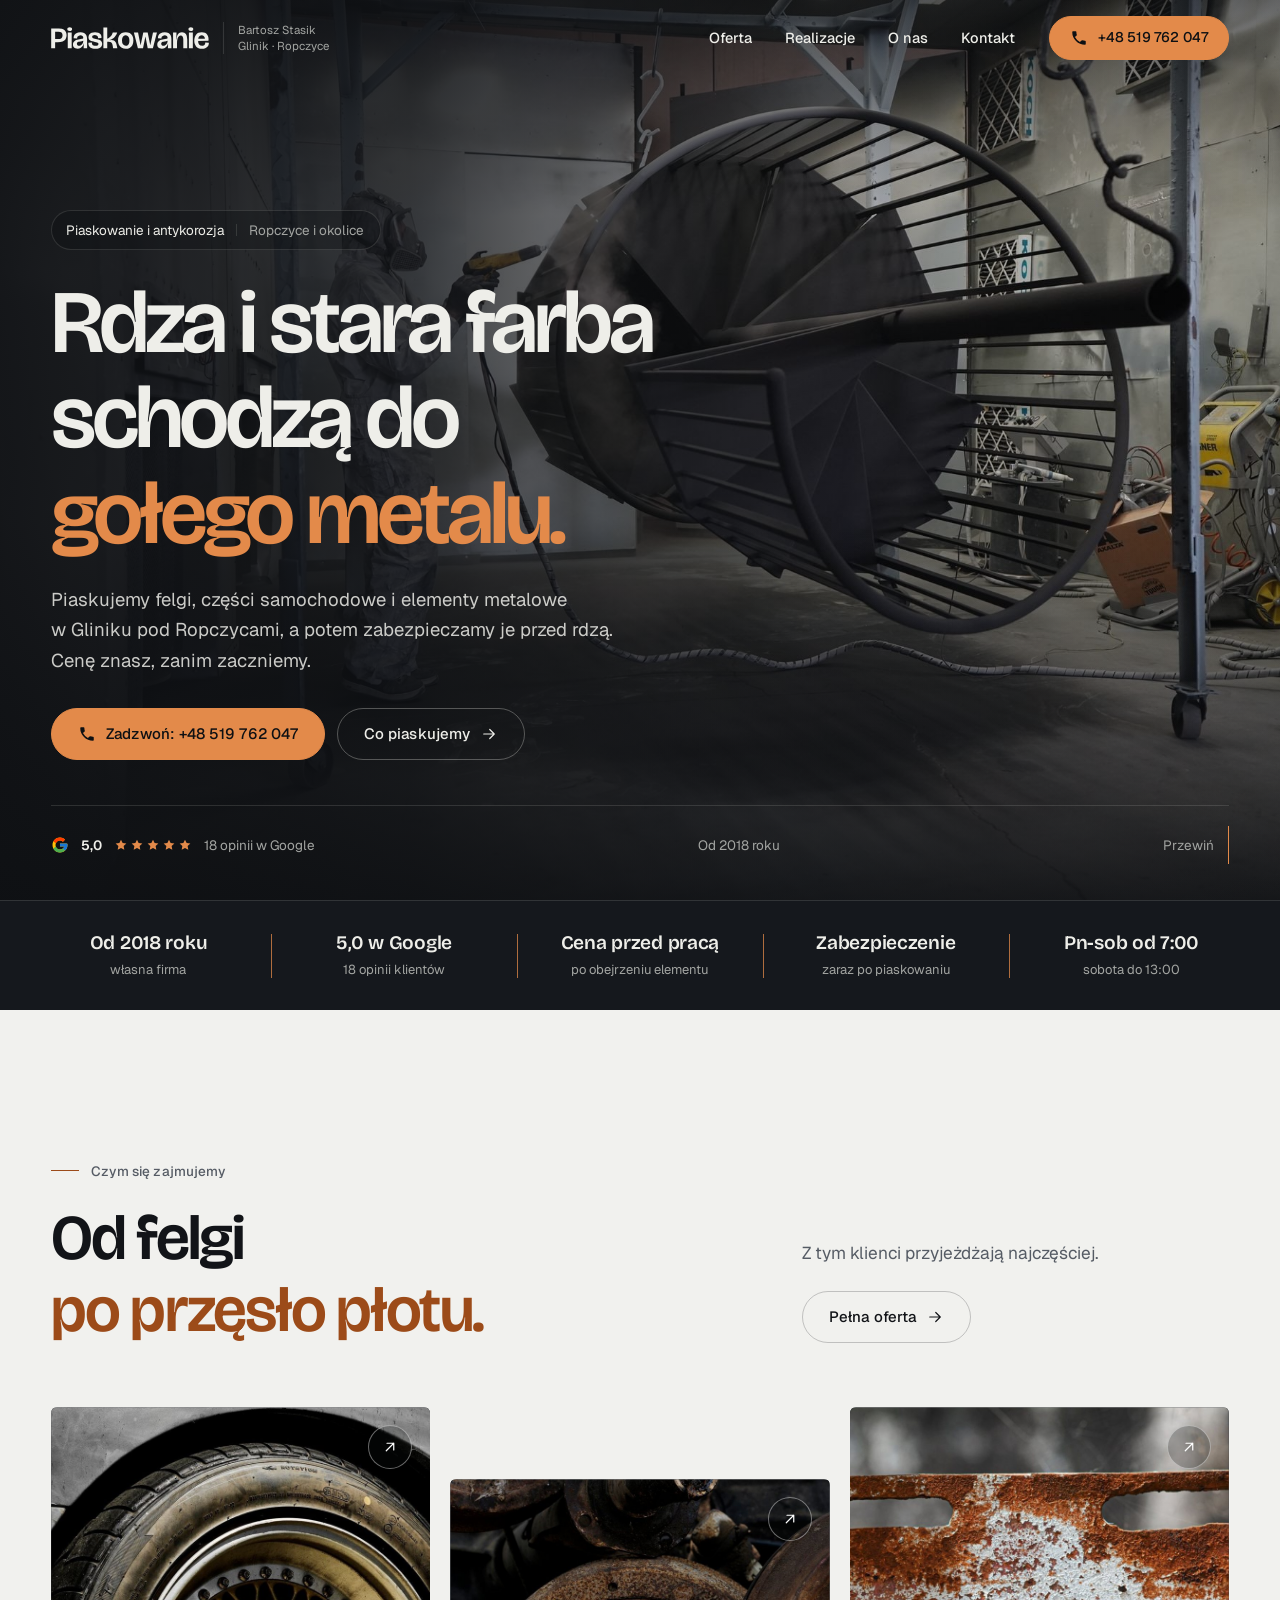
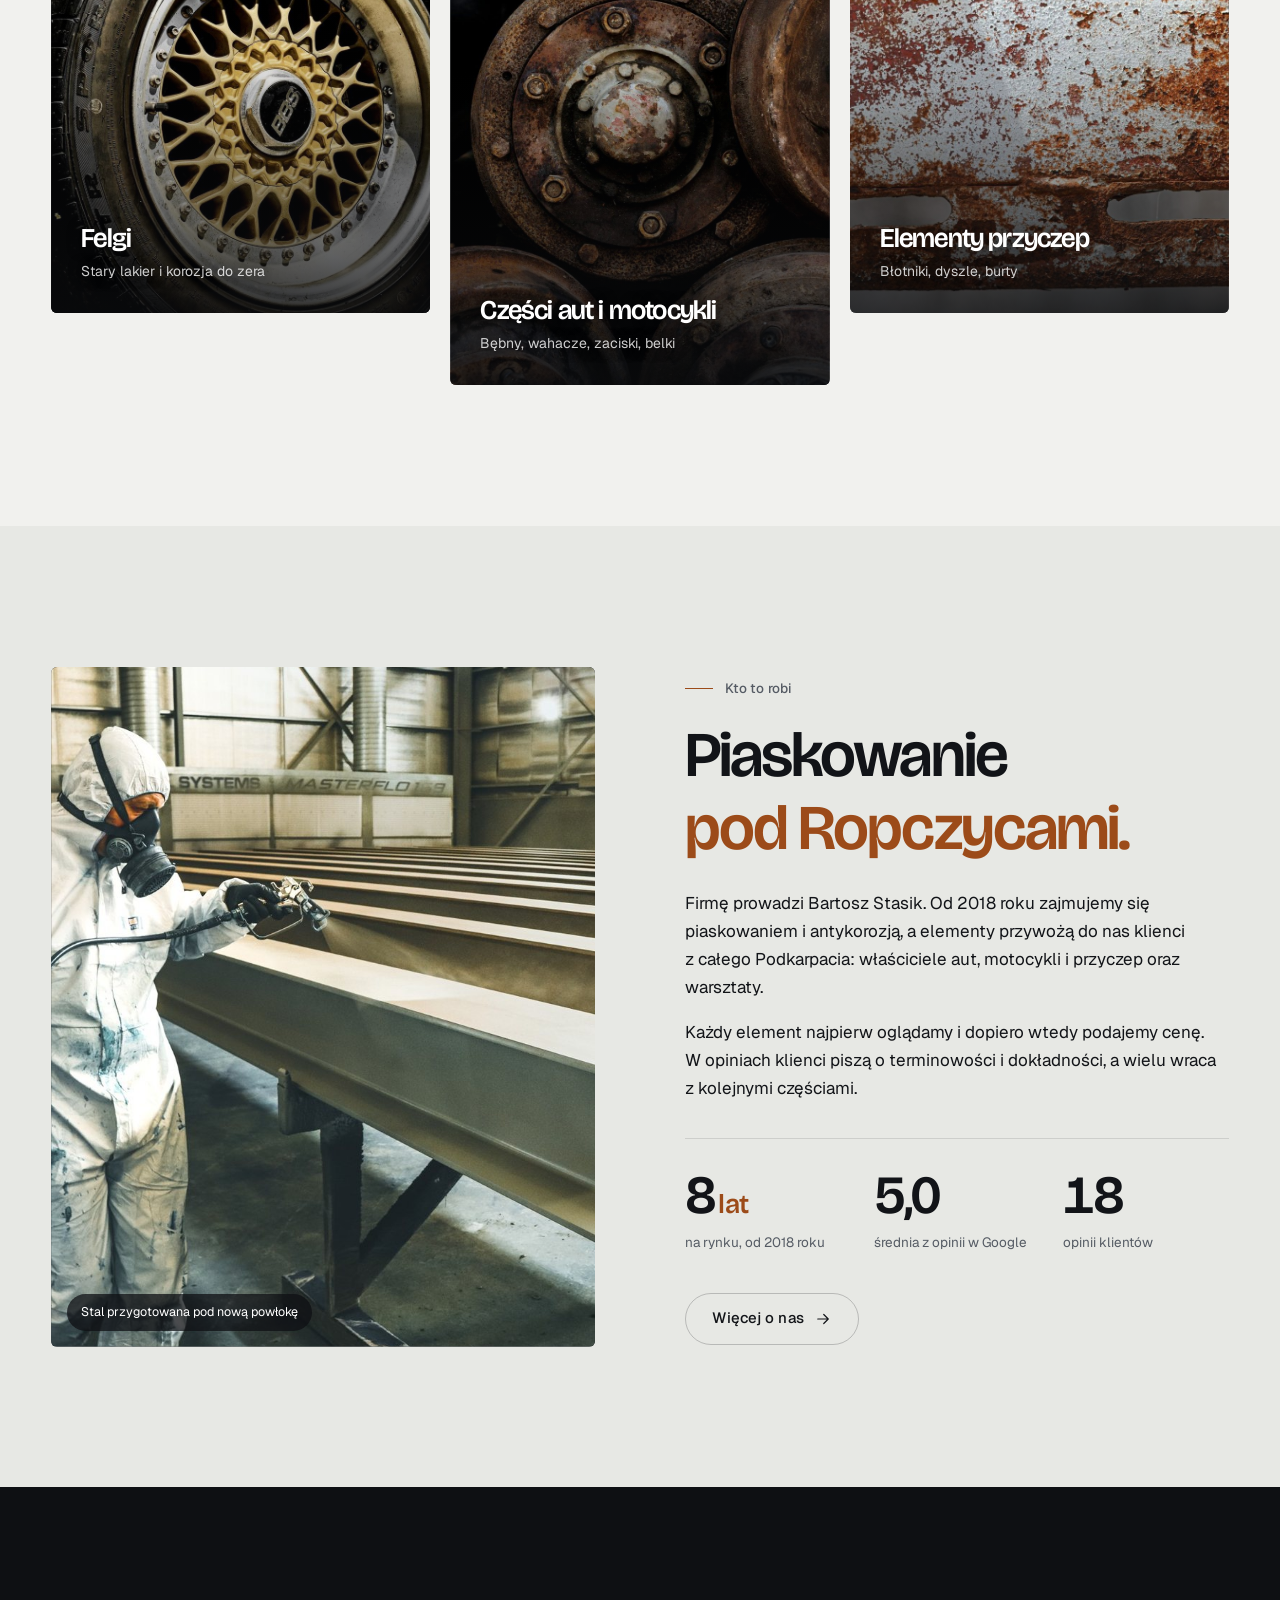
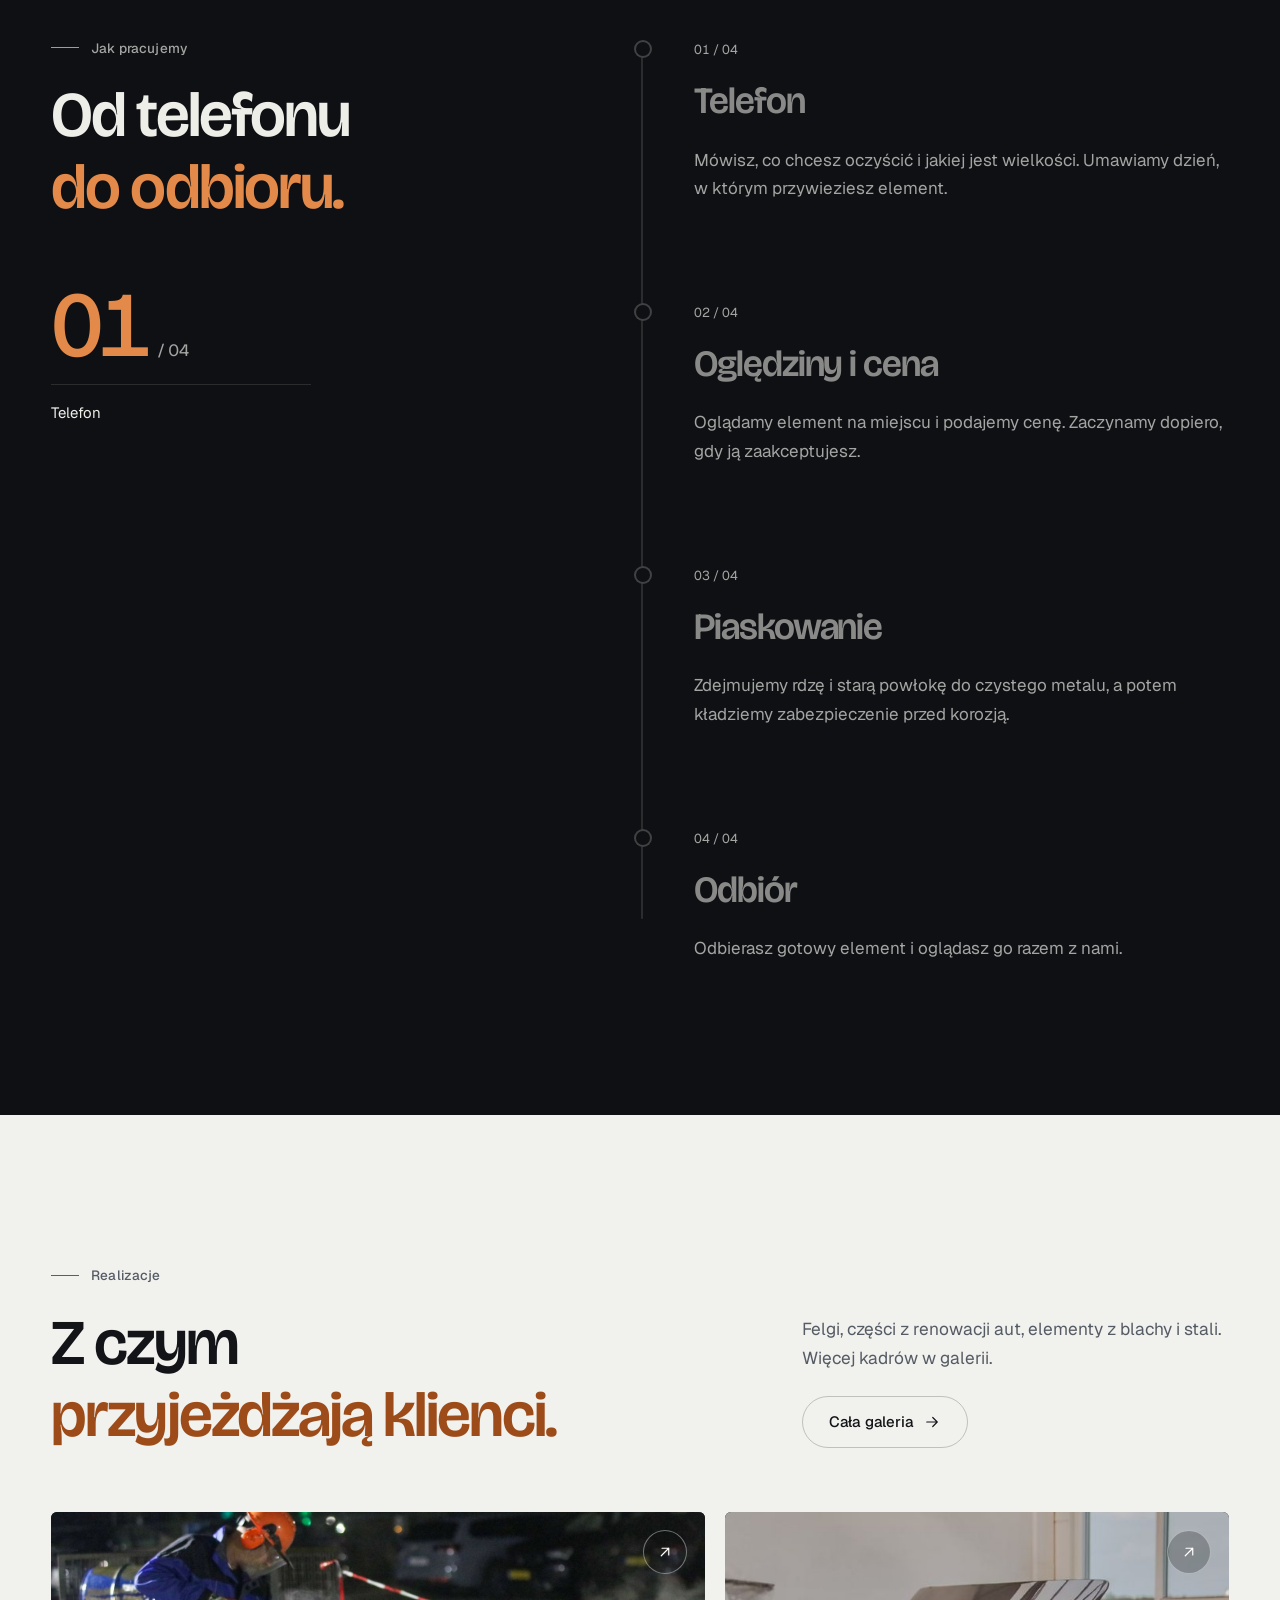
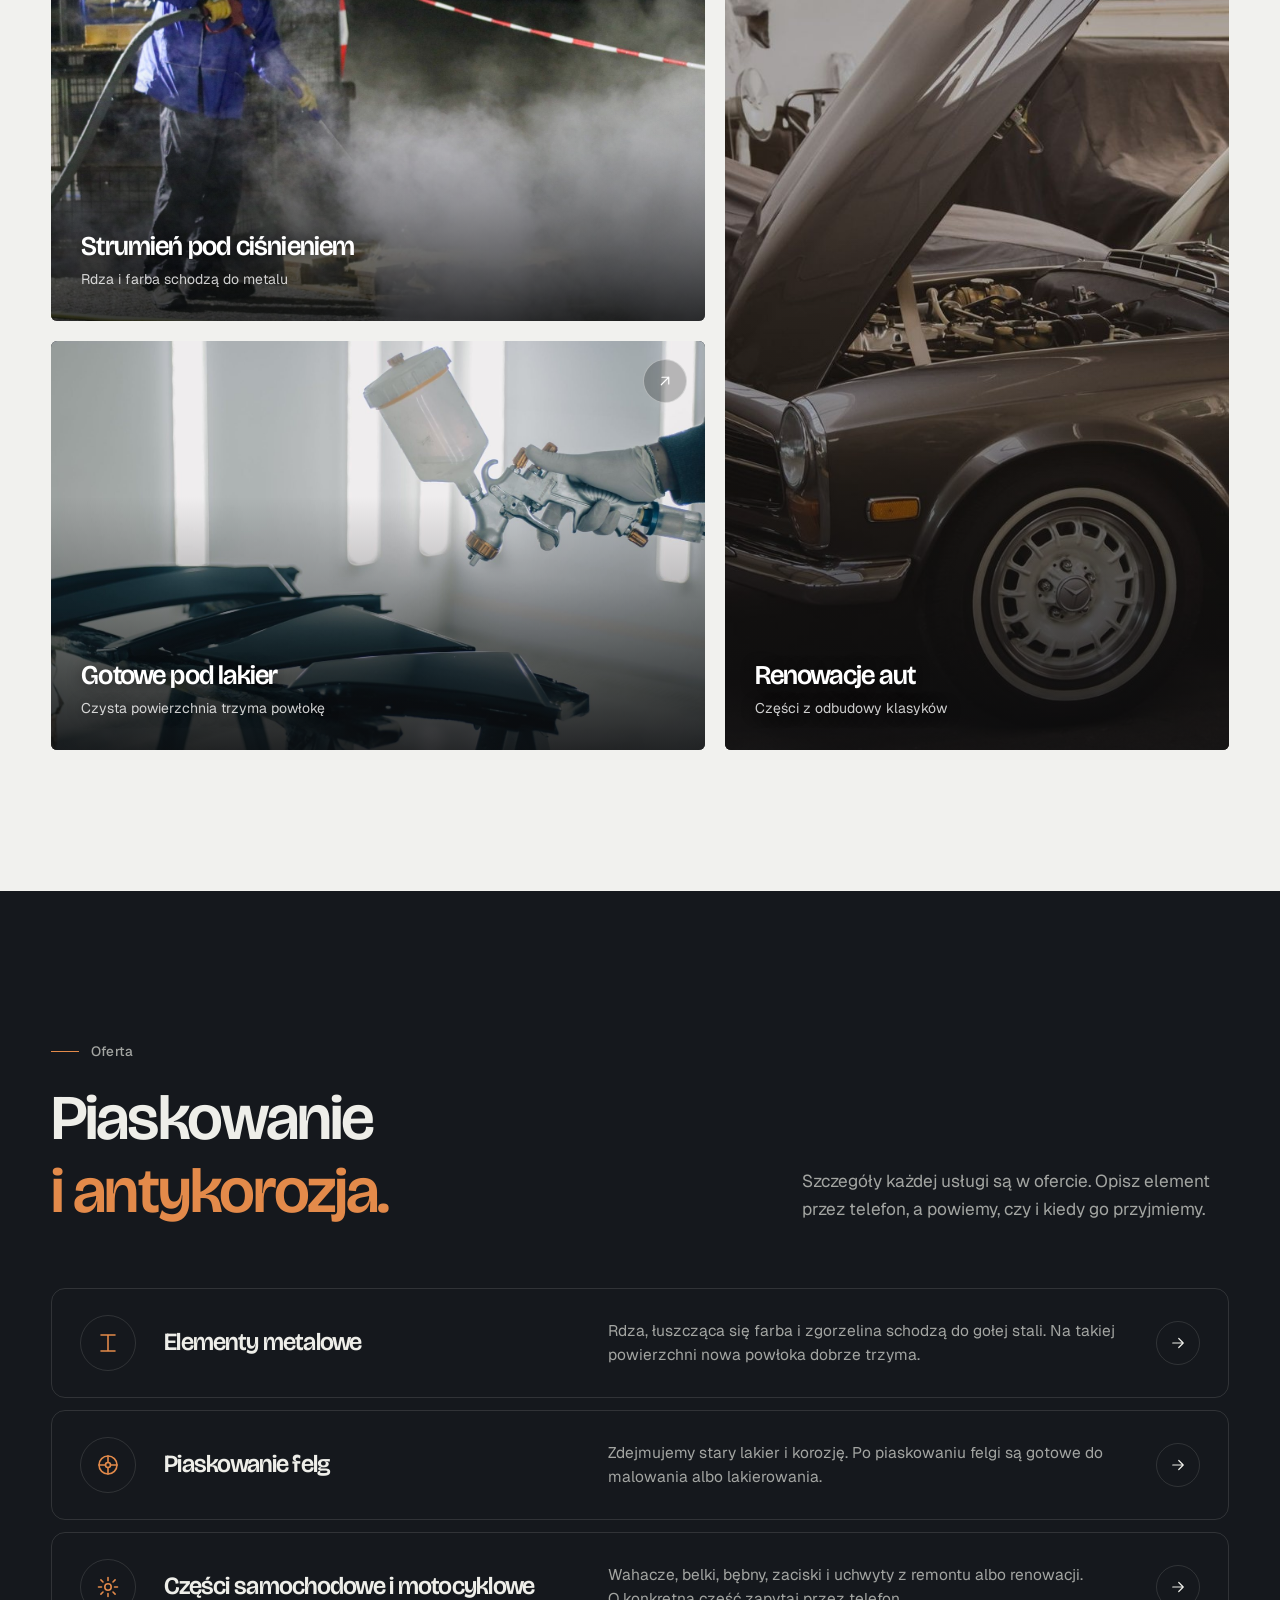
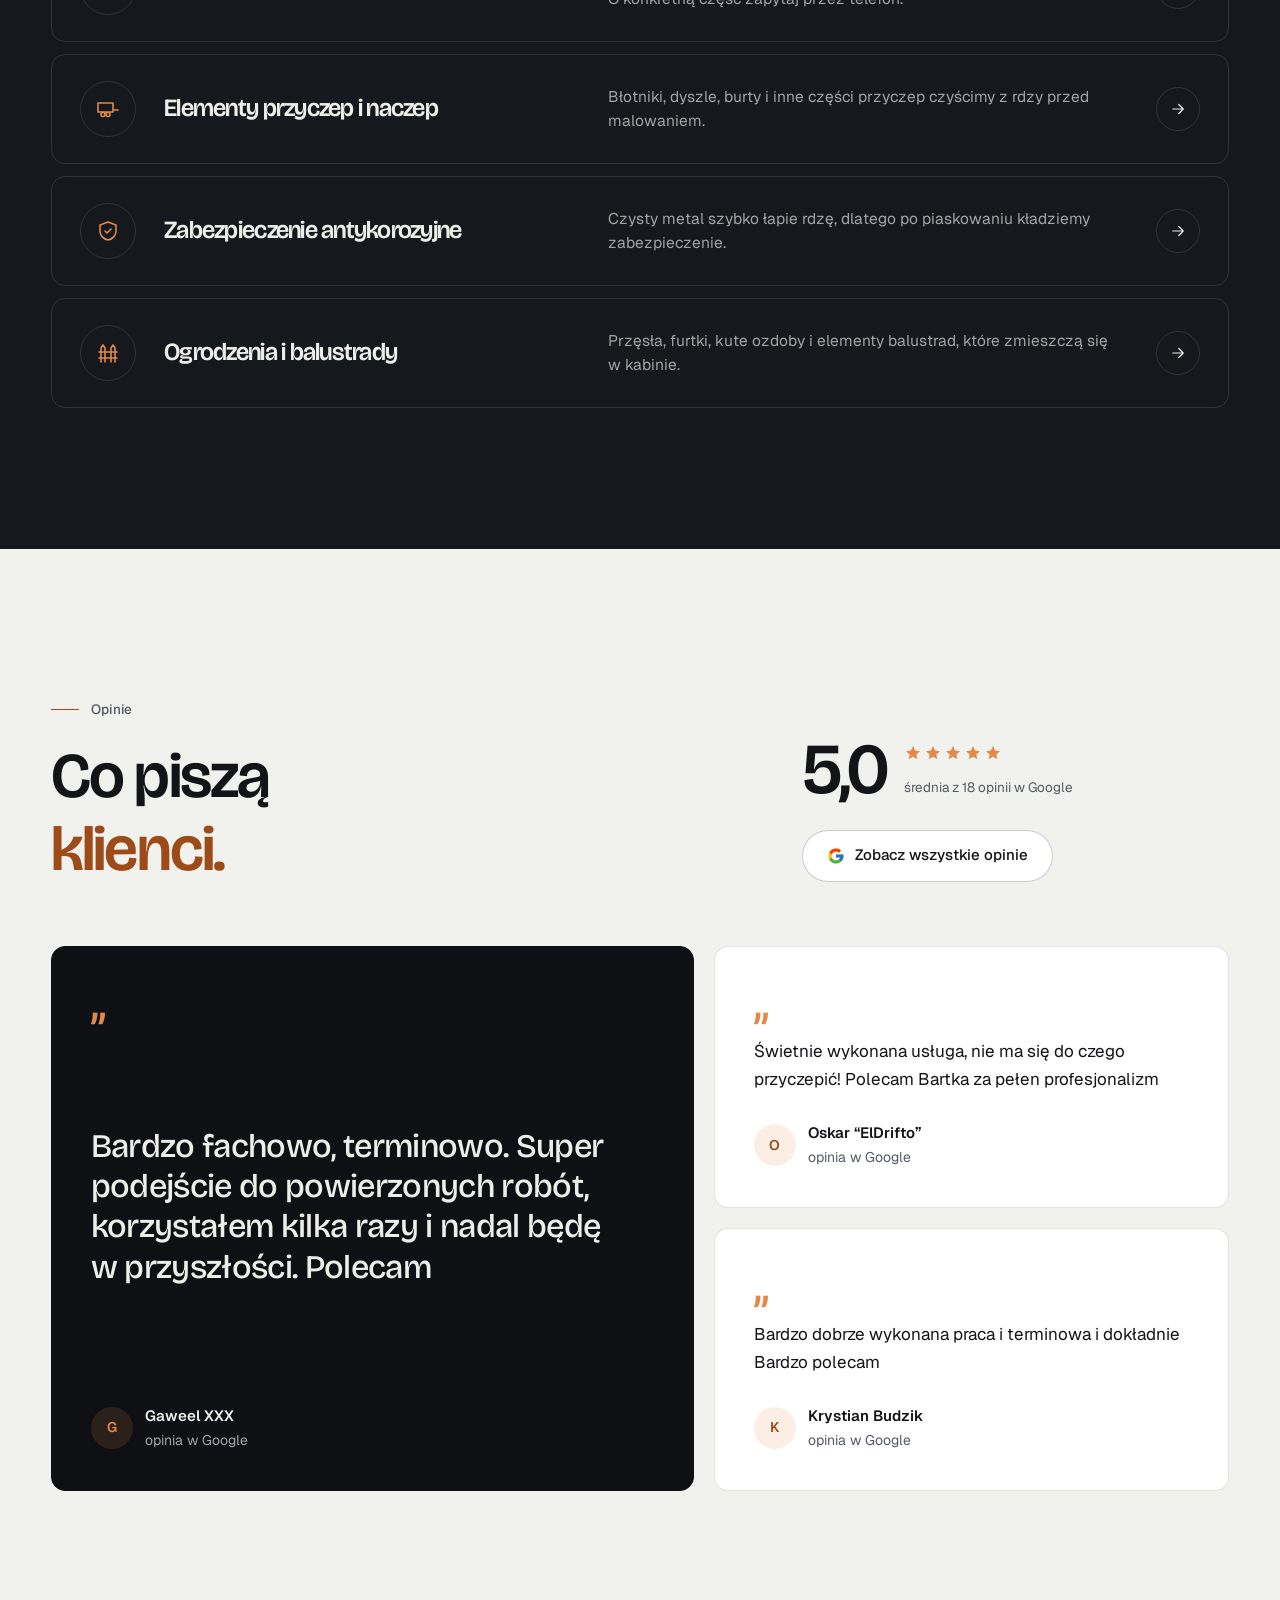
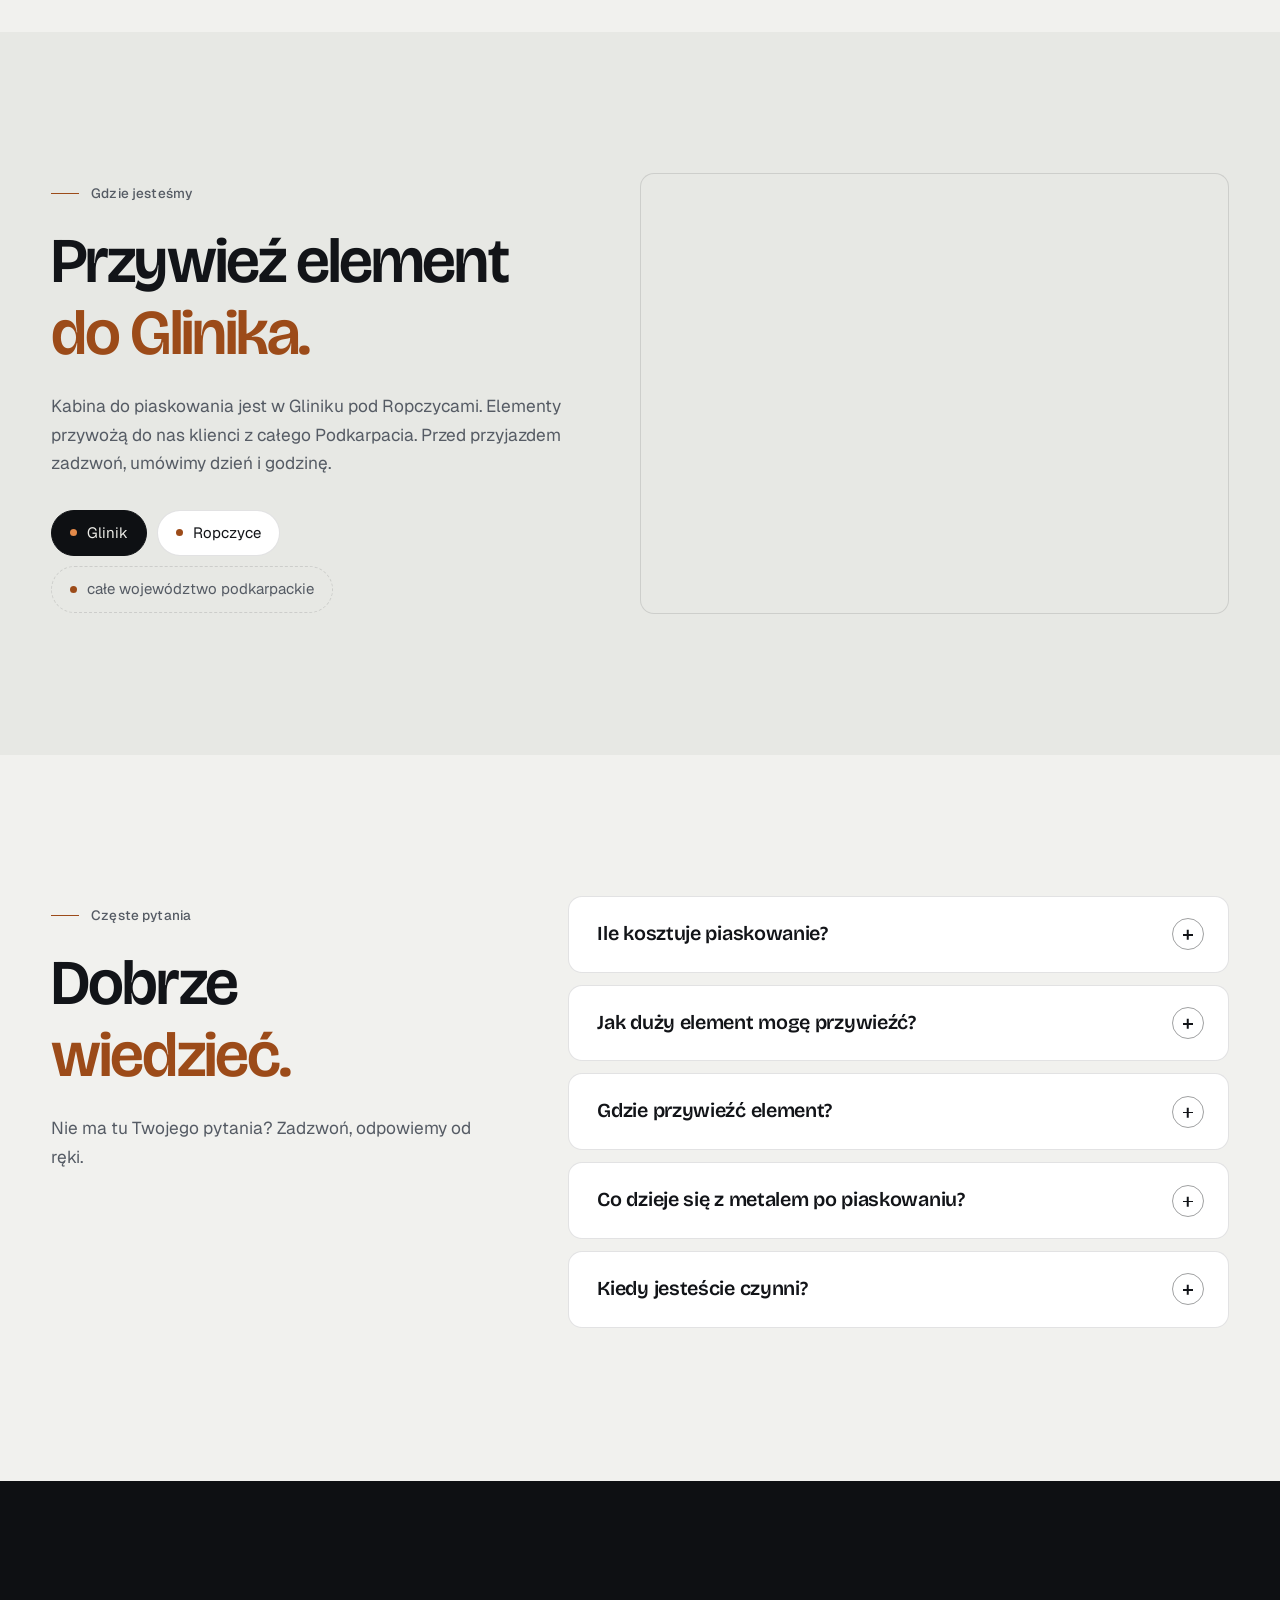
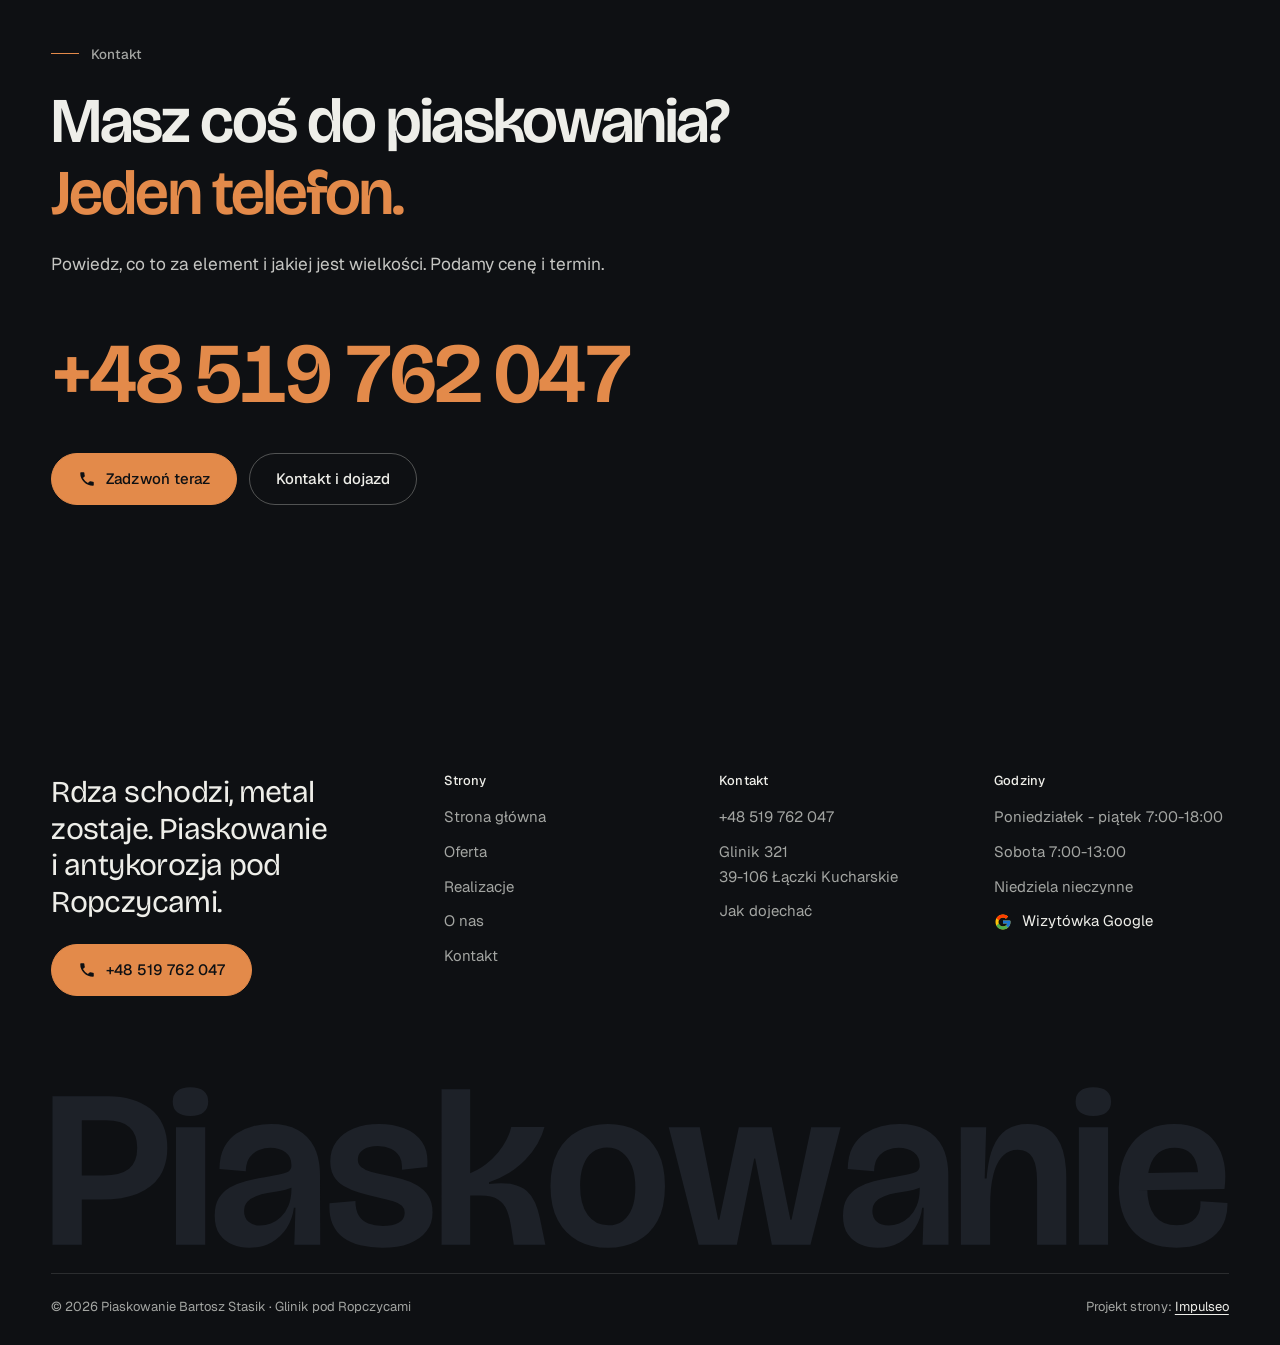
==== commit e4382f65: "[claude-edit][cmt:0ea26747-820c-473f-b2ed-b394c356d8c5] nowy projekt strony na wzór ElMac: grafit + " ====
--- a/index.html
+++ b/index.html
@@ -3,180 +3,389 @@
 <head>
 <meta charset="UTF-8">
 <meta name="viewport" content="width=device-width, initial-scale=1.0">
-<title>Piaskowanie Bartosz Stasik - Piaskowanie i antykorozja · Ropczyce</title>
-<meta name="description" content="Piaskowanie Bartosz Stasik - piaskowanie i zabezpieczenie antykorozyjne elementów metalowych, Ropczyce i okolice. Felgi, części samochodowe, elementy przyczep i drobne konstrukcje. Działamy od 2018 roku. Zadzwoń.">
-<link rel="canonical" href="https://kris20032.github.io/piaskowanie/">
+<title>Piaskowanie Bartosz Stasik - piaskowanie i antykorozja | Ropczyce</title>
+<meta name="description" content="Piaskowanie i antykorozja w Gliniku pod Ropczycami: felgi, części samochodowe i motocyklowe, elementy przyczep i ogrodzeń. Cena przed pracą. Tel. +48 519 762 047.">
+<link rel="canonical" href="https://impulseo-pl.github.io/piaskowanie/">
 <meta name="robots" content="noindex, nofollow">
+<meta name="theme-color" content="#0E1013">
 <meta property="og:type" content="website">
 <meta property="og:locale" content="pl_PL">
 <meta property="og:site_name" content="Piaskowanie Bartosz Stasik">
-<meta property="og:title" content="Piaskowanie Bartosz Stasik - Piaskowanie i antykorozja · Ropczyce">
-<meta property="og:description" content="Piaskowanie Bartosz Stasik - piaskowanie i zabezpieczenie antykorozyjne elementów metalowych, Ropczyce i okolice. Felgi, części samochodowe, elementy przyczep i drobne konstrukcje. Działamy od 2018 roku. Zadzwoń.">
-<meta property="og:url" content="https://kris20032.github.io/piaskowanie/">
-<meta property="og:image" content="https://kris20032.github.io/piaskowanie/img/og.jpg">
+<meta property="og:title" content="Piaskowanie Bartosz Stasik - piaskowanie i antykorozja | Ropczyce">
+<meta property="og:description" content="Piaskowanie i antykorozja w Gliniku pod Ropczycami: felgi, części samochodowe i motocyklowe, elementy przyczep i ogrodzeń. Cena przed pracą. Tel. +48 519 762 047.">
+<meta property="og:url" content="https://impulseo-pl.github.io/piaskowanie/">
+<meta property="og:image" content="https://impulseo-pl.github.io/piaskowanie/img/og.jpg">
 <meta property="og:image:width" content="1200">
 <meta property="og:image:height" content="630">
 <meta name="twitter:card" content="summary_large_image">
-<script type="application/ld+json">{"@context": "https://schema.org", "@type": "LocalBusiness", "name": "Piaskowanie Bartosz Stasik", "url": "https://kris20032.github.io/piaskowanie/", "telephone": "+48519762047", "image": "https://kris20032.github.io/piaskowanie/img/og.jpg", "address": "Glinik 321, 39-106 Łączki Kucharskie, Polska", "sameAs": ["https://maps.google.com/?cid=4983853224863463767&g_mp=Cidnb29nbGUubWFwcy5wbGFjZXMudjEuUGxhY2VzLlNlYXJjaFRleHQQAhgEIAA"]}</script>
+<script type="application/ld+json">{"@context": "https://schema.org", "@type": "LocalBusiness", "name": "Piaskowanie Bartosz Stasik", "url": "https://impulseo-pl.github.io/piaskowanie/", "telephone": "+48519762047", "image": "https://impulseo-pl.github.io/piaskowanie/img/og.jpg", "address": {"@type": "PostalAddress", "streetAddress": "Glinik 321", "postalCode": "39-106", "addressLocality": "Łączki Kucharskie", "addressRegion": "podkarpackie", "addressCountry": "PL"}, "openingHours": ["Mo-Fr 07:00-18:00", "Sa 07:00-13:00"], "areaServed": ["Ropczyce", "województwo podkarpackie"], "aggregateRating": {"@type": "AggregateRating", "ratingValue": "5.0", "reviewCount": "18"}, "sameAs": ["https://maps.google.com/?cid=4983853224863463767", "https://www.oferteo.pl/piaskowanie-bartosz-stasik/firma/4656475"]}</script>
+<script>(function(){var d=document.documentElement;d.classList.add('js');try{if(!window.matchMedia('(prefers-reduced-motion: reduce)').matches)d.classList.add('anim');}catch(e){}setTimeout(function(){if(!d.classList.contains('anim-ok'))d.classList.remove('anim');},3500);})();</script>
+<script>(function(){try{var d=document.documentElement,q=/[?&]intro/.test(location.search);if(!q&&window.matchMedia&&matchMedia('(prefers-reduced-motion: reduce)').matches)return;if(!q&&sessionStorage.getItem('piask_intro'))return;sessionStorage.setItem('piask_intro','1');d.classList.add('intro-on');setTimeout(function(){d.classList.remove('intro-on','intro-gra','intro-out');d.classList.add('hero-go')},4600);}catch(e){}})();</script>
+<link rel="preload" as="image" href="img/hero.jpg" fetchpriority="high">
 <link rel="preconnect" href="https://fonts.googleapis.com">
 <link rel="preconnect" href="https://fonts.gstatic.com" crossorigin>
-<link href="https://fonts.googleapis.com/css2?family=Oswald:wght@500;600;700&family=Archivo:wght@400;500;600&display=swap" rel="stylesheet">
-<link rel="stylesheet" href="assets/styles.css?v=14458f3a">
+<link href="https://fonts.googleapis.com/css2?family=Bricolage+Grotesque:opsz,wght@12..96,400..700&family=Geist:wght@400..600&display=swap" rel="stylesheet">
+<link rel="stylesheet" href="assets/styles.css?v=20261110">
+<script src="assets/lenis.min.js?v=1.1.20" defer></script>
+<script src="assets/main.js?v=20261110" defer></script>
 </head>
 <body>
-
-<header class="nav">
-  <div class="wrap nav-inner">
-    <a class="brand" href="index.html"><span class="name">Piaskowanie Bartosz Stasik</span><span class="sub">Ropczyce</span></a>
-    <nav class="nav-links">
-      <a href="oferta.html">Usługi</a>
-      <a href="realizacje.html">Realizacje</a>
-      <a href="o-nas.html">O nas</a>
-      <a href="kontakt.html">Kontakt</a>
-      <a href="kontakt.html" class="btn btn-accent">Umów termin</a>
-    </nav>
-    <button class="nav-toggle" aria-label="Menu"><span></span><span></span><span></span></button>
-  </div>
+<a class="skip" href="#tresc">Przejdź do treści</a>
+<header class="site-head">
+<div class="intro" aria-hidden="true"><span class="intro-line"><i></i></span><span class="intro-meta">piaskowanie · antykorozja · Ropczyce</span></div><div class="head-in">
+  <a class="brand" href="index.html" aria-label="Piaskowanie Bartosz Stasik - strona główna">
+    <span class="znak"><svg class="wm" viewBox="39 -706 5240 726" role="img" aria-label="Piaskowanie"><path pathLength="1" style="--i:0" d="M134.3 -200.8V-307.7H273.5Q347.4 -307.7 384.9 -336.6Q422.4 -365.4 422.4 -430.8Q422.4 -492.6 388 -522.8Q353.6 -553.1 283.5 -553.1H134.3V-660H293.4Q349.8 -660 397.8 -646.4Q445.7 -632.7 481.3 -604.3Q516.9 -575.9 536.7 -532.9Q556.4 -490 556.4 -430.7Q556.4 -355.9 522.7 -304.5Q489 -253.2 423.7 -227Q358.3 -200.8 261.3 -200.8ZM45.4 0V-660H175.9V0Z"/><path pathLength="1" style="--i:1" d="M594.8 0V-522.6H725V0ZM659.2 -572.6Q620.7 -572.6 600.5 -589.1Q580.4 -605.6 580.4 -636.4Q580.4 -668 600.7 -684.2Q621 -700.4 659.1 -700.4Q698.1 -700.4 718.3 -683.9Q738.4 -667.3 738.4 -636Q738.4 -606 718.2 -589.3Q698 -572.6 659.2 -572.6Z"/><path pathLength="1" style="--i:2" d="M921.9 13.7Q881.6 13.7 846.3 -0.6Q811.1 -14.9 789.1 -46.2Q767.2 -77.6 767.2 -129.1Q767.2 -176.3 785.3 -206.1Q803.4 -235.8 834.6 -254.2Q865.9 -272.5 904.5 -282.3Q943.1 -292.1 983.4 -299.1Q1037.5 -308.8 1064.1 -314.7Q1090.7 -320.5 1099.7 -329Q1108.8 -337.4 1108.8 -352.6Q1108.8 -390.6 1082.3 -410.7Q1055.9 -430.8 1014.9 -430.8Q989.6 -430.8 964.6 -421.3Q939.6 -411.8 923.1 -389Q906.5 -366.3 905.7 -326.2L788.4 -337.1Q789.1 -395 809.6 -433.6Q830.2 -472.3 864.1 -494.8Q898.1 -517.2 938.3 -526.9Q978.5 -536.6 1018.5 -536.6Q1088.5 -536.6 1137 -510.4Q1185.4 -484.2 1210.7 -433.3Q1235.9 -382.5 1235.9 -307.7V-211.9Q1236.2 -176.8 1236.4 -141.2Q1236.5 -105.6 1236.7 -70.3Q1236.8 -35.1 1236.8 0H1121.4Q1122.9 -40.2 1124.1 -80Q1125.3 -119.9 1126.5 -163.9H1119.6Q1114.1 -114.7 1087.8 -74.3Q1061.6 -34 1019.3 -10.1Q977.1 13.7 921.9 13.7ZM970 -85.1Q993.3 -85.1 1017.5 -94.5Q1041.6 -103.8 1062.1 -123.3Q1082.6 -142.8 1095.4 -173.4Q1108.2 -203.9 1108.8 -245.6L1109.1 -269L1135.8 -274.4Q1126.3 -260.2 1104.9 -252Q1083.6 -243.9 1056.6 -239.2Q1029.5 -234.6 1002 -229.6Q974.4 -224.7 950.8 -215.7Q927.2 -206.7 912.6 -191.2Q898 -175.7 898 -148.6Q898 -118.7 917.9 -101.9Q937.7 -85.1 970 -85.1Z"/><path pathLength="1" style="--i:3" d="M1511.1 13.7Q1459.9 13.7 1416.1 3.2Q1372.2 -7.3 1340.2 -30.3Q1308.2 -53.3 1291.6 -91.5Q1275 -129.7 1278.3 -184.1L1393.5 -194.6Q1393.4 -154.4 1408.2 -129.6Q1423 -104.8 1450.4 -93.8Q1477.7 -82.7 1515.2 -82.7Q1558.8 -82.7 1585.8 -97.4Q1612.8 -112.1 1612.8 -141.6Q1612.8 -161.5 1600.4 -173.1Q1588.1 -184.8 1562.1 -192.9Q1536.1 -201 1495.1 -210.1Q1448.9 -221 1409.7 -232.5Q1370.5 -244 1341.6 -261.1Q1312.8 -278.2 1297.2 -304.5Q1281.6 -330.9 1281.6 -370.8Q1281.6 -422.5 1309.1 -459.5Q1336.7 -496.5 1385.9 -516.6Q1435 -536.6 1500 -536.6Q1559.2 -536.6 1610 -517.6Q1660.7 -498.6 1690 -456.5Q1719.3 -414.4 1713.1 -345.8L1600.3 -333.7Q1603.3 -368.7 1589.9 -392Q1576.5 -415.4 1551.6 -427.1Q1526.7 -438.8 1492.8 -438.8Q1451.6 -438.8 1427.9 -422.7Q1404.1 -406.6 1404.1 -380.4Q1404.1 -358.8 1418.8 -345.8Q1433.4 -332.7 1461.4 -324.9Q1489.3 -317.1 1528.9 -308.7Q1563.5 -302 1599.9 -292.1Q1636.3 -282.1 1667.3 -264.7Q1698.2 -247.2 1717.5 -218.1Q1736.7 -189 1736.7 -143.6Q1736.7 -95.8 1710.2 -60.3Q1683.6 -24.8 1633.4 -5.6Q1583.2 13.7 1511.1 13.7Z"/><path pathLength="1" style="--i:4" d="M1776.8 0V-691H1904.2V-317.6Q1943 -333.5 1974.1 -357.4Q2005.2 -381.3 2028.5 -409.8Q2051.8 -438.2 2066.3 -467.5Q2080.9 -496.8 2087 -523.2H2234.9Q2225.1 -485.9 2203.9 -449Q2182.6 -412.1 2150.8 -379Q2119 -345.9 2077.9 -319.8Q2036.7 -293.6 1987.8 -277.8V-269.8Q2050.7 -277.7 2091.4 -268.7Q2132.1 -259.7 2156.2 -238.3Q2180.2 -216.9 2193.3 -186.2Q2206.4 -155.5 2214 -119.3L2238.8 0H2098.3L2085.5 -84.4Q2079.4 -122.4 2067.9 -152.3Q2056.4 -182.3 2029.5 -200.1Q2002.6 -217.9 1950 -218.2L1904.2 -218.5V0Z"/><path pathLength="1" style="--i:5" d="M2516.4 13.7Q2442.8 13.7 2385 -16.6Q2327.2 -47 2294.3 -108.1Q2261.5 -169.1 2261.5 -260.9Q2261.5 -354.9 2295.2 -415.8Q2329 -476.7 2386.7 -506.7Q2444.4 -536.6 2516.7 -536.6Q2591.4 -536.6 2648.7 -506Q2706 -475.3 2738.5 -414.1Q2771 -352.9 2771 -260.4Q2771 -166.1 2737.6 -105.4Q2704.1 -44.6 2646.4 -15.4Q2588.7 13.7 2516.4 13.7ZM2518.9 -85.8Q2557.1 -85.8 2583.8 -105.4Q2610.5 -125 2624.8 -162.8Q2639.1 -200.5 2639.1 -253.5Q2639.1 -310 2623.9 -349.5Q2608.8 -389.1 2580.7 -410.6Q2552.7 -432.2 2513.5 -432.2Q2476 -432.2 2449.2 -412Q2422.3 -391.8 2407.9 -353.6Q2393.4 -315.4 2393.4 -262.3Q2393.4 -179.4 2426.7 -132.6Q2459.9 -85.8 2518.9 -85.8Z"/><path pathLength="1" style="--i:6" d="M2920.9 0 2787.8 -522.6H2925.9L3007.6 -110.8H3012.9L3099.8 -522.6H3245.8L3329.2 -110.8H3334.2L3421.8 -522.6H3552.5L3418.4 0H3246.7L3172.6 -383.3H3168.2L3090.9 0Z"/><path pathLength="1" style="--i:7" d="M3717.9 13.7Q3677.6 13.7 3642.3 -0.6Q3607.1 -14.9 3585.1 -46.2Q3563.2 -77.6 3563.2 -129.1Q3563.2 -176.3 3581.3 -206.1Q3599.4 -235.8 3630.6 -254.2Q3661.9 -272.5 3700.5 -282.3Q3739.1 -292.1 3779.4 -299.1Q3833.5 -308.8 3860.1 -314.7Q3886.7 -320.5 3895.7 -329Q3904.8 -337.4 3904.8 -352.6Q3904.8 -390.6 3878.3 -410.7Q3851.9 -430.8 3810.9 -430.8Q3785.6 -430.8 3760.6 -421.3Q3735.6 -411.8 3719.1 -389Q3702.5 -366.3 3701.7 -326.2L3584.4 -337.1Q3585.1 -395 3605.6 -433.6Q3626.2 -472.3 3660.1 -494.8Q3694.1 -517.2 3734.3 -526.9Q3774.5 -536.6 3814.5 -536.6Q3884.5 -536.6 3933 -510.4Q3981.4 -484.2 4006.7 -433.3Q4031.9 -382.5 4031.9 -307.7V-211.9Q4032.2 -176.8 4032.4 -141.2Q4032.5 -105.6 4032.7 -70.3Q4032.8 -35.1 4032.8 0H3917.4Q3918.9 -40.2 3920.1 -80Q3921.3 -119.9 3922.5 -163.9H3915.6Q3910.1 -114.7 3883.8 -74.3Q3857.6 -34 3815.3 -10.1Q3773.1 13.7 3717.9 13.7ZM3766 -85.1Q3789.3 -85.1 3813.5 -94.5Q3837.6 -103.8 3858.1 -123.3Q3878.6 -142.8 3891.4 -173.4Q3904.2 -203.9 3904.8 -245.6L3905.1 -269L3931.8 -274.4Q3922.3 -260.2 3900.9 -252Q3879.6 -243.9 3852.6 -239.2Q3825.5 -234.6 3798 -229.6Q3770.4 -224.7 3746.8 -215.7Q3723.2 -206.7 3708.6 -191.2Q3694 -175.7 3694 -148.6Q3694 -118.7 3713.9 -101.9Q3733.7 -85.1 3766 -85.1Z"/><path pathLength="1" style="--i:8" d="M4087.8 0V-274.7L4087.2 -522.6H4200.5L4193.9 -294.4H4202.5Q4208.5 -376.6 4229.6 -430.1Q4250.6 -483.6 4289 -510.1Q4327.3 -536.6 4384.6 -536.6Q4471.5 -536.6 4514.3 -476.9Q4557 -417.2 4557 -296.1V0H4426.8V-283.2Q4426.8 -354 4406.5 -388Q4386.3 -422.1 4341 -422.1Q4302.9 -422.1 4275.3 -395.8Q4247.6 -369.6 4232.8 -313.7Q4218 -257.9 4218 -167.8V0Z"/><path pathLength="1" style="--i:9" d="M4612.8 0V-522.6H4743V0ZM4677.2 -572.6Q4638.7 -572.6 4618.5 -589.1Q4598.4 -605.6 4598.4 -636.4Q4598.4 -668 4618.7 -684.2Q4639 -700.4 4677.1 -700.4Q4716.1 -700.4 4736.3 -683.9Q4756.4 -667.3 4756.4 -636Q4756.4 -606 4736.2 -589.3Q4716 -572.6 4677.2 -572.6Z"/><path pathLength="1" style="--i:10" d="M5047.4 13.7Q4978.7 13.7 4930.1 -6.8Q4881.6 -27.2 4850.6 -63.7Q4819.6 -100.1 4805 -148.4Q4790.5 -196.7 4790.5 -252.7Q4790.5 -309.7 4805.1 -361Q4819.8 -412.2 4850 -451.7Q4880.2 -491.1 4927 -513.9Q4973.9 -536.6 5038.3 -536.6Q5100.3 -536.6 5146 -515.2Q5191.6 -493.8 5220.2 -454.9Q5248.7 -416.1 5259 -363.5Q5269.3 -310.9 5261 -248.1L4871.4 -241.8V-318.1L5162.8 -323.4L5142.4 -279.3Q5146.6 -326.8 5136.4 -360.7Q5126.2 -394.6 5102.1 -412.9Q5078.1 -431.2 5038.3 -431.2Q4995.9 -431.2 4968.8 -409.6Q4941.7 -388.1 4929.3 -349.2Q4916.8 -310.4 4916.8 -258.6Q4916.8 -171.9 4950.3 -129.1Q4983.7 -86.2 5049.3 -86.2Q5080.2 -86.2 5100.7 -95.1Q5121.2 -103.9 5133.4 -119.2Q5145.7 -134.4 5150.4 -153.6Q5155.2 -172.8 5153.9 -193.2L5274 -185.8Q5275.8 -148.6 5264.2 -113.2Q5252.6 -77.7 5225.6 -49.2Q5198.5 -20.7 5154.4 -3.5Q5110.3 13.7 5047.4 13.7Z"/></svg></span>
+    <span class="brand-sub">Bartosz Stasik<br>Glinik · Ropczyce</span>
+  </a>
+  <nav class="nav-links" aria-label="Menu główne">
+    <a class="nl" href="oferta.html">Oferta</a><a class="nl" href="realizacje.html">Realizacje</a><a class="nl" href="o-nas.html">O&nbsp;nas</a><a class="nl" href="kontakt.html">Kontakt</a>
+    <a class="btn btn-copper nav-cta" href="tel:+48519762047"><svg class="ico" width="16" height="16" viewBox="0 0 24 24" fill="none" aria-hidden="true"><path d="M6.6 10.8a15.5 15.5 0 0 0 6.6 6.6l2.2-2.2a1 1 0 0 1 1-.24 11.4 11.4 0 0 0 3.6.58 1 1 0 0 1 1 1V20a1 1 0 0 1-1 1A17 17 0 0 1 3 4a1 1 0 0 1 1-1h3.5a1 1 0 0 1 1 1c0 1.25.2 2.46.58 3.6a1 1 0 0 1-.25 1l-2.23 2.2Z" fill="currentColor"/></svg>+48 519 762 047</a>
+  </nav>
+  <button class="burger" type="button" aria-label="Otwórz menu" aria-expanded="false" aria-controls="mnav"><span></span><span></span></button>
+</div>
 </header>
-
-<main>
-<section class="hero-auto">
-  <img class="ha-bg" src="img/hero.jpg" fetchpriority="high" data-rotate="img/g2.jpg" alt="Piaskowanie Bartosz Stasik" width="1880" height="1253">
-  <div class="ha-veil"></div>
-  <div class="ha-inner">
-    <span class="ha-tick" aria-hidden="true"></span>
-    <span class="ha-kicker">Piaskowanie · Ropczyce i okolice · od 2018</span>
-    <h1 class="ha-claim">Rdza i stara farba schodzą do gołego metalu</h1>
-    <a href="kontakt.html" class="btn btn-accent ha-cta">Umów termin <span class="arr">→</span></a>
-      <p class="ha-rating"><span class="g-badge"><svg class="gb-ico" viewBox="0 0 24 24" width="18" height="18" aria-hidden="true"><path fill="#4285F4" d="M22.56 12.25c0-.78-.07-1.53-.2-2.25H12v4.26h5.92c-.26 1.37-1.04 2.53-2.21 3.31v2.77h3.57c2.08-1.92 3.28-4.74 3.28-8.09z"/><path fill="#34A853" d="M12 23c2.97 0 5.46-.98 7.28-2.66l-3.57-2.77c-.98.66-2.23 1.06-3.71 1.06-2.86 0-5.29-1.93-6.16-4.53H2.18v2.84C3.99 20.53 7.7 23 12 23z"/><path fill="#FBBC05" d="M5.84 14.09c-.22-.66-.35-1.36-.35-2.09s.13-1.43.35-2.09V7.07H2.18C1.43 8.55 1 10.22 1 12s.43 3.45 1.18 4.93l2.85-2.22.81-.62z"/><path fill="#EA4335" d="M12 5.38c1.62 0 3.06.56 4.21 1.64l3.15-3.15C17.45 2.09 14.97 1 12 1 7.7 1 3.99 3.47 2.18 7.07l3.66 2.84c.87-2.6 3.3-4.53 6.16-4.53z"/></svg><b class="gb-ocena">5,0</b><svg class="gb-stars" viewBox="0 0 90 18" width="74" height="14.8" aria-hidden="true"><g fill="currentColor" opacity=".26"><path transform="translate(0,0)" d="M9 1.6l2.2 4.46 4.92.72-3.56 3.47.84 4.9L9 12.74l-4.4 2.31.84-4.9L1.88 6.68l4.92-.72L9 1.6Z"/><path transform="translate(18,0)" d="M9 1.6l2.2 4.46 4.92.72-3.56 3.47.84 4.9L9 12.74l-4.4 2.31.84-4.9L1.88 6.68l4.92-.72L9 1.6Z"/><path transform="translate(36,0)" d="M9 1.6l2.2 4.46 4.92.72-3.56 3.47.84 4.9L9 12.74l-4.4 2.31.84-4.9L1.88 6.68l4.92-.72L9 1.6Z"/><path transform="translate(54,0)" d="M9 1.6l2.2 4.46 4.92.72-3.56 3.47.84 4.9L9 12.74l-4.4 2.31.84-4.9L1.88 6.68l4.92-.72L9 1.6Z"/><path transform="translate(72,0)" d="M9 1.6l2.2 4.46 4.92.72-3.56 3.47.84 4.9L9 12.74l-4.4 2.31.84-4.9L1.88 6.68l4.92-.72L9 1.6Z"/></g><clipPath id="gs1000"><rect x="0" y="0" width="90.0" height="18"/></clipPath><g fill="#FBBC04" clip-path="url(#gs1000)"><path transform="translate(0,0)" d="M9 1.6l2.2 4.46 4.92.72-3.56 3.47.84 4.9L9 12.74l-4.4 2.31.84-4.9L1.88 6.68l4.92-.72L9 1.6Z"/><path transform="translate(18,0)" d="M9 1.6l2.2 4.46 4.92.72-3.56 3.47.84 4.9L9 12.74l-4.4 2.31.84-4.9L1.88 6.68l4.92-.72L9 1.6Z"/><path transform="translate(36,0)" d="M9 1.6l2.2 4.46 4.92.72-3.56 3.47.84 4.9L9 12.74l-4.4 2.31.84-4.9L1.88 6.68l4.92-.72L9 1.6Z"/><path transform="translate(54,0)" d="M9 1.6l2.2 4.46 4.92.72-3.56 3.47.84 4.9L9 12.74l-4.4 2.31.84-4.9L1.88 6.68l4.92-.72L9 1.6Z"/><path transform="translate(72,0)" d="M9 1.6l2.2 4.46 4.92.72-3.56 3.47.84 4.9L9 12.74l-4.4 2.31.84-4.9L1.88 6.68l4.92-.72L9 1.6Z"/></g></svg><span class="gb-txt">18 opinii w Google</span></span></p>
-  </div>
-</section>
-<section class="spec-ribbon">
-  <div class="wrap">
-    <ul class="sr-row reveal"><li>Piaskowanie elementów metalowych</li><li>Piaskowanie felg</li><li>Części samochodowe i motocyklowe</li><li>Elementy przyczep i naczep</li><li>Zabezpieczenie antykorozyjne</li><li>Drobne elementy ogrodzeń i balustrad</li></ul>
-  </div>
-</section>
-<section class="opinie-mini" aria-label="Opinie klientów">
-  <div class="wrap">
-    <div class="om-row">
-      <div class="om-item reveal"><blockquote>„Bardzo fachowo, terminowo.”</blockquote><span class="om-autor">Gaweel XXX</span></div>
-      <div class="om-item reveal"><blockquote>„Świetnie wykonana usługa, nie ma się do czego przyczepić!”</blockquote><span class="om-autor">Oskar “ElDrifto”</span></div>
-      <div class="om-item reveal"><blockquote>„Bardzo dobrze wykonana praca i terminowa i dokładnie Bardzo polecam”</blockquote><span class="om-autor">Krystian Budzik</span></div>
-    </div>
-  </div>
-</section>
-<section class="gateways-band">
-  <div class="wrap">
-    <div class="gateways">
-      <a href="oferta.html" class="gateway reveal"><img src="img/g3.jpg" alt="Piaskowanie elementów metalowych" loading="lazy" width="1600" height="1066" decoding="async"><span class="g-ttl">Piaskowanie elementów metalowych</span></a>
-      <a href="oferta.html" class="gateway reveal"><img src="img/g4.jpg" alt="Piaskowanie felg" loading="lazy" width="1600" height="1066" decoding="async"><span class="g-ttl">Piaskowanie felg</span></a>
-      <a href="oferta.html" class="gateway reveal"><img src="img/g5.jpg" alt="Części samochodowe i motocyklowe" loading="lazy" width="1600" height="1066" decoding="async"><span class="g-ttl">Części samochodowe i motocyklowe</span></a>
-    </div>
-  </div>
-</section>
-<section class="proces proces-os auto">
+<script>(function(){var d=document.documentElement;if(!d.classList.contains('intro-on'))return;
+var wyszlo=false,koniec=false,t0=Date.now();
+function heroGotowe(){var im=document.querySelector('.hero-media img, .pagehead-media img');return !!(im&&im.complete&&im.naturalWidth>0);}
+function sprzataj(){if(koniec)return;koniec=true;d.classList.add('hero-go');d.classList.remove('intro-on','intro-gra','intro-out');
+['--i-w','--i-h','--i-px','--i-py','--i-zmniejsz','--i-baza-w','--i-baza-h'].forEach(function(k){d.style.removeProperty(k);});
+try{document.dispatchEvent(new Event('wejscie:koniec'));}catch(e){}}
+function wyjdz(){if(wyszlo||koniec)return;wyszlo=true;d.classList.add('intro-out');setTimeout(function(){d.classList.add('hero-go');},240);setTimeout(sprzataj,880);}
+function moze(){if(wyszlo||koniec)return;var t=Date.now()-t0;if(t>=1500&&(heroGotowe()||t>=1900))wyjdz();else setTimeout(moze,60);}
+try{var znak=document.querySelector('.brand .znak'),wm=znak&&znak.querySelector('.wm');if(!wm){sprzataj();return;}
+znak.classList.add('mierze');var r=wm.getBoundingClientRect();znak.classList.remove('mierze');
+if(!r.width||!r.height){sprzataj();return;}
+var W=window.innerWidth,H=window.innerHeight,cel=W<680?Math.min(W*0.84,360):Math.min(W*0.5,720);cel=Math.max(r.width,cel);
+var u=function(k,v){d.style.setProperty(k,v);};
+u('--i-w',Math.round(cel)+'px');u('--i-h',Math.round(cel*r.height/r.width)+'px');u('--i-zmniejsz',(r.width/cel).toFixed(4));
+u('--i-px',Math.round(r.left+r.width/2-W/2)+'px');u('--i-py',Math.round(r.top+r.height/2-H/2)+'px');
+u('--i-baza-w',Math.round(r.width)+'px');u('--i-baza-h',Math.round(r.height)+'px');
+requestAnimationFrame(function(){requestAnimationFrame(function(){d.classList.add('intro-gra');t0=Date.now();moze();});});
+['wheel','touchstart','keydown','pointerdown'].forEach(function(ev){window.addEventListener(ev,function(){sprzataj();},{once:true,passive:true});});
+setTimeout(sprzataj,4100);
+}catch(e){sprzataj();}})();</script>
+<div class="mnav" id="mnav">
+  <div class="mnav-in">
+    <a class="ml" href="index.html" aria-current="page">Strona główna</a><a class="ml" href="oferta.html">Oferta</a><a class="ml" href="realizacje.html">Realizacje</a><a class="ml" href="o-nas.html">O&nbsp;nas</a><a class="ml" href="kontakt.html">Kontakt</a>
+    <div class="mnav-foot">
+      <span>Pn-pt 7:00-18:00, sobota 7:00-13:00</span>
+      <a class="btn btn-copper" href="tel:+48519762047"><svg class="ico" width="16" height="16" viewBox="0 0 24 24" fill="none" aria-hidden="true"><path d="M6.6 10.8a15.5 15.5 0 0 0 6.6 6.6l2.2-2.2a1 1 0 0 1 1-.24 11.4 11.4 0 0 0 3.6.58 1 1 0 0 1 1 1V20a1 1 0 0 1-1 1A17 17 0 0 1 3 4a1 1 0 0 1 1-1h3.5a1 1 0 0 1 1 1c0 1.25.2 2.46.58 3.6a1 1 0 0 1-.25 1l-2.23 2.2Z" fill="currentColor"/></svg>+48 519 762 047</a>
+    </div>
+  </div>
+</div>
+<main id="tresc">
+
+<section class="hero">
+  <div class="hero-media"><img src="img/hero.jpg" alt="Pracownik w kombinezonie i masce przy dużym elemencie stalowym w kabinie" width="1880" height="1253" decoding="async" fetchpriority="high"></div>
+  <div class="hero-in">
+    <p class="hero-tag up" style="--d:0">Piaskowanie i&nbsp;antykorozja<span class="sep" aria-hidden="true"></span><span class="muted">Ropczyce i&nbsp;okolice</span></p>
+    <h1><span class="ln"><span class="ln-i" style="--k:0">Rdza i&nbsp;stara farba</span></span><span class="ln"><span class="ln-i" style="--k:1">schodzą do</span></span><span class="ln"><span class="ln-i" style="--k:2"><em>gołego metalu.</em></span></span></h1>
+    <p class="hero-lead up" style="--d:380">Piaskujemy felgi, części samochodowe i&nbsp;elementy metalowe w&nbsp;Gliniku pod Ropczycami, a&nbsp;potem zabezpieczamy je przed rdzą. Cenę znasz, zanim zaczniemy.</p>
+    <div class="hero-ctas up" style="--d:500">
+      <a class="btn btn-copper" href="tel:+48519762047"><svg class="ico" width="16" height="16" viewBox="0 0 24 24" fill="none" aria-hidden="true"><path d="M6.6 10.8a15.5 15.5 0 0 0 6.6 6.6l2.2-2.2a1 1 0 0 1 1-.24 11.4 11.4 0 0 0 3.6.58 1 1 0 0 1 1 1V20a1 1 0 0 1-1 1A17 17 0 0 1 3 4a1 1 0 0 1 1-1h3.5a1 1 0 0 1 1 1c0 1.25.2 2.46.58 3.6a1 1 0 0 1-.25 1l-2.23 2.2Z" fill="currentColor"/></svg>Zadzwoń: +48 519 762 047</a>
+      <a class="btn btn-ghost" href="oferta.html">Co piaskujemy<svg class="ico arr" width="18" height="18" viewBox="0 0 24 24" fill="none" stroke="currentColor" stroke-width="1.6" stroke-linecap="round" stroke-linejoin="round" aria-hidden="true"><path d="M5 12h14M13 6l6 6-6 6"/></svg></a>
+    </div>
+    <div class="hero-foot up" style="--d:640">
+      <span class="rate"><svg class="g-logo" viewBox="0 0 48 48" aria-hidden="true"><path fill="#FFC107" d="M43.6 20.5H42V20H24v8h11.3C33.7 32.7 29.2 36 24 36c-6.6 0-12-5.4-12-12s5.4-12 12-12c3.1 0 5.8 1.2 7.9 3.1l5.7-5.7C34 6.1 29.3 4 24 4 12.9 4 4 12.9 4 24s8.9 20 20 20 20-8.9 20-20c0-1.3-.1-2.4-.4-3.5z"/><path fill="#FF3D00" d="m6.3 14.7 6.6 4.8C14.7 15.1 19 12 24 12c3.1 0 5.8 1.2 7.9 3.1l5.7-5.7C34 6.1 29.3 4 24 4 16.3 4 9.7 8.3 6.3 14.7z"/><path fill="#4CAF50" d="M24 44c5.2 0 9.9-2 13.4-5.2l-6.2-5.2A11.9 11.9 0 0 1 24 36c-5.2 0-9.6-3.3-11.3-7.9l-6.5 5C9.5 39.6 16.2 44 24 44z"/><path fill="#1976D2" d="M43.6 20.5H42V20H24v8h11.3a12 12 0 0 1-4.1 5.6l6.2 5.2C37 39.2 44 34 44 24c0-1.3-.1-2.4-.4-3.5z"/></svg><b>5,0</b><span class="stars" aria-label="Ocena 5 na 5"><svg viewBox="0 0 24 24" aria-hidden="true"><path fill="currentColor" d="M12 2.8l2.8 5.9 6.4.8-4.7 4.4 1.2 6.3L12 17.1l-5.7 3.1 1.2-6.3L2.8 9.5l6.4-.8z"/></svg><svg viewBox="0 0 24 24" aria-hidden="true"><path fill="currentColor" d="M12 2.8l2.8 5.9 6.4.8-4.7 4.4 1.2 6.3L12 17.1l-5.7 3.1 1.2-6.3L2.8 9.5l6.4-.8z"/></svg><svg viewBox="0 0 24 24" aria-hidden="true"><path fill="currentColor" d="M12 2.8l2.8 5.9 6.4.8-4.7 4.4 1.2 6.3L12 17.1l-5.7 3.1 1.2-6.3L2.8 9.5l6.4-.8z"/></svg><svg viewBox="0 0 24 24" aria-hidden="true"><path fill="currentColor" d="M12 2.8l2.8 5.9 6.4.8-4.7 4.4 1.2 6.3L12 17.1l-5.7 3.1 1.2-6.3L2.8 9.5l6.4-.8z"/></svg><svg viewBox="0 0 24 24" aria-hidden="true"><path fill="currentColor" d="M12 2.8l2.8 5.9 6.4.8-4.7 4.4 1.2 6.3L12 17.1l-5.7 3.1 1.2-6.3L2.8 9.5l6.4-.8z"/></svg></span><span>18 opinii w&nbsp;Google</span></span>
+      <span>Od 2018 roku</span>
+      <span class="cue" aria-hidden="true">Przewiń<span class="cue-line"><i></i></span></span>
+    </div>
+  </div>
+</section>
+
+<section class="strip" aria-label="Najważniejsze w skrócie">
+  <div class="strip-in">
+    <div class="strip-it"><div class="k">Od 2018 roku</div><div class="v">własna firma</div></div><div class="strip-it"><div class="k">5,0 w&nbsp;Google</div><div class="v">18 opinii klientów</div></div><div class="strip-it"><div class="k">Cena przed pracą</div><div class="v">po obejrzeniu elementu</div></div><div class="strip-it"><div class="k">Zabezpieczenie</div><div class="v">zaraz po piaskowaniu</div></div><div class="strip-it"><div class="k">Pn-sob od 7:00</div><div class="v">sobota do 13:00</div></div>
+  </div>
+</section>
+
+<section class="sec" id="uslugi">
+  <div class="wrap">
+    <div class="sec-head">
+      <div>
+        <p class="eyebrow rv">Czym się zajmujemy</p>
+        <h2 class="h2 rv rv-h"><span class="ln"><span class="ln-i" style="--k:0">Od felgi</span></span><span class="ln"><span class="ln-i" style="--k:1"><em>po przęsło płotu.</em></span></span></h2>
+      </div>
+      <div class="side rv" style="--d:120">
+        <p class="lead">Z&nbsp;tym klienci przyjeżdżają najczęściej.</p>
+        <a class="btn btn-ghost" href="oferta.html">Pełna oferta<svg class="ico arr" width="18" height="18" viewBox="0 0 24 24" fill="none" stroke="currentColor" stroke-width="1.6" stroke-linecap="round" stroke-linejoin="round" aria-hidden="true"><path d="M5 12h14M13 6l6 6-6 6"/></svg></a>
+      </div>
+    </div>
+    <div class="tiles-3">
+      <a class="tile rv-img rv" style="--d:0" href="oferta.html#felgi">
+        <img src="img/g2.jpg" alt="Felga samochodowa ze szprychami" width="1600" height="1066" decoding="async">
+        <span class="go" aria-hidden="true"><svg class="ico" width="18" height="18" viewBox="0 0 24 24" fill="none" stroke="currentColor" stroke-width="1.6" stroke-linecap="round" stroke-linejoin="round" aria-hidden="true"><path d="M7 17 17 7M8 7h9v9"/></svg></span>
+        <span class="tile-cap"><h3>Felgi</h3><span>Stary lakier i&nbsp;korozja do zera</span></span>
+      </a><a class="tile rv-img rv" style="--d:120" href="oferta.html#czesci">
+        <img src="img/g6.jpg" alt="Zardzewiałe bębny hamulcowe" width="1600" height="1066" decoding="async">
+        <span class="go" aria-hidden="true"><svg class="ico" width="18" height="18" viewBox="0 0 24 24" fill="none" stroke="currentColor" stroke-width="1.6" stroke-linecap="round" stroke-linejoin="round" aria-hidden="true"><path d="M7 17 17 7M8 7h9v9"/></svg></span>
+        <span class="tile-cap"><h3>Części aut i&nbsp;motocykli</h3><span>Bębny, wahacze, zaciski, belki</span></span>
+      </a><a class="tile rv-img rv" style="--d:240" href="oferta.html#przyczepy">
+        <img src="img/g4.jpg" alt="Zardzewiały element stalowy z otworami" width="1600" height="1066" decoding="async">
+        <span class="go" aria-hidden="true"><svg class="ico" width="18" height="18" viewBox="0 0 24 24" fill="none" stroke="currentColor" stroke-width="1.6" stroke-linecap="round" stroke-linejoin="round" aria-hidden="true"><path d="M7 17 17 7M8 7h9v9"/></svg></span>
+        <span class="tile-cap"><h3>Elementy przyczep</h3><span>Błotniki, dyszle, burty</span></span>
+      </a>
+    </div>
+  </div>
+</section>
+
+<section class="sec paper-2">
+  <div class="wrap about">
+    <figure class="fig rv-img rv">
+      <img src="img/about.jpg" alt="Pracownik w kombinezonie ochronnym przy stalowych belkach" width="1600" height="1066" decoding="async" data-plx="36" style="height:112%;margin-top:-6%">
+      <figcaption class="fig-tag">Stal przygotowana pod nową powłokę</figcaption>
+    </figure>
+    <div>
+      <p class="eyebrow rv">Kto to robi</p>
+      <h2 class="h2 rv rv-h"><span class="ln"><span class="ln-i" style="--k:0">Piaskowanie</span></span><span class="ln"><span class="ln-i" style="--k:1"><em>pod Ropczycami.</em></span></span></h2>
+      <p class="rv" style="--d:100;margin-top:28px">Firmę prowadzi Bartosz Stasik. Od 2018 roku zajmujemy się piaskowaniem i&nbsp;antykorozją, a&nbsp;elementy przywożą do nas klienci z&nbsp;całego Podkarpacia: właściciele aut, motocykli i&nbsp;przyczep oraz warsztaty.</p>
+      <p class="rv" style="--d:160">Każdy element najpierw oglądamy i&nbsp;dopiero wtedy podajemy cenę. W&nbsp;opiniach klienci piszą o&nbsp;terminowości i&nbsp;dokładności, a&nbsp;wielu wraca z&nbsp;kolejnymi częściami.</p>
+      <div class="stats rv" style="--d:200">
+        <div class="stat"><b><span class="num" data-to="8">8</span><small>lat</small></b><span>na rynku, od 2018 roku</span></div>
+        <div class="stat"><b><span class="num" data-to="5,0">5,0</span></b><span>średnia z&nbsp;opinii w&nbsp;Google</span></div>
+        <div class="stat"><b><span class="num" data-to="18">18</span></b><span>opinii klientów</span></div>
+      </div>
+      <a class="btn btn-ghost rv" style="--d:240" href="o-nas.html">Więcej o&nbsp;nas<svg class="ico arr" width="18" height="18" viewBox="0 0 24 24" fill="none" stroke="currentColor" stroke-width="1.6" stroke-linecap="round" stroke-linejoin="round" aria-hidden="true"><path d="M5 12h14M13 6l6 6-6 6"/></svg></a>
+    </div>
+  </div>
+</section>
+
+<section class="proces proces-os sec">
   <div class="wrap proc-grid">
     <div class="proc-side">
-      <div class="head reveal">
-        <span class="eyebrow">Jak pracujemy</span>
-        <h2>Od telefonu do odbioru</h2>
-        <p>Element przywozisz do nas, a odbierasz czysty i zabezpieczony przed rdzą.</p>
-      </div>
-      <div class="proc-count" aria-hidden="true"><span class="pc-cur">01</span><span class="pc-all">/ 04</span></div>
-      <div class="proc-bar" aria-hidden="true"><i></i></div>
-      <p class="proc-now" aria-hidden="true">Telefon</p>
-    </div>
-    <ol class="proces-line">
-      <li class="reveal"><span class="pno">01</span><h3>Telefon</h3><p>Zadzwoń, powiedz, co chcesz oczyścić i jakiej jest wielkości. Ustalimy termin.</p></li>
-      <li class="reveal"><span class="pno">02</span><h3>Oględziny i cena</h3><p>Oglądamy element na miejscu i podajemy cenę.</p></li>
-      <li class="reveal"><span class="pno">03</span><h3>Piaskowanie</h3><p>Zdejmujemy rdzę i starą powłokę do czystego metalu, potem kładziemy zabezpieczenie.</p></li>
-      <li class="reveal"><span class="pno">04</span><h3>Odbiór</h3><p>Odbierasz gotowy element i oglądasz go razem z nami.</p></li>
-    </ol>
-  </div>
-</section>
-<section class="stopklatka" aria-hidden="true">
-  <div class="stk-bg" style="background-image:url(img/g6.jpg)"></div>
-</section>
-<section>
-  <div class="wrap">
-    <div class="head reveal">
-      <span class="eyebrow">Realizacje</span>
-      <h2>Piaskowanie i antykorozja w praktyce</h2>
-      <p>Z czym przyjeżdżają klienci i jak wygląda praca przy metalu.</p>
-    </div>
-    <div class="gallery">
-      <div class="tile t-two3 reveal"><img src="img/g7.jpg" alt="Piaskowanie Bartosz Stasik" loading="lazy" width="1600" height="1066" decoding="async"></div>
-      <div class="tile t-third reveal"><img src="img/g8.jpg" alt="Piaskowanie Bartosz Stasik" loading="lazy" width="1600" height="1066" decoding="async"></div>
-      <div class="tile t-third reveal"><img src="img/g9.jpg" alt="Piaskowanie Bartosz Stasik" loading="lazy" width="1600" height="1066" decoding="async"></div>
-      <div class="tile t-third reveal"><img src="img/g10.jpg" alt="Piaskowanie Bartosz Stasik" loading="lazy" width="1600" height="1066" decoding="async"></div>
-      <div class="tile t-third reveal"><img src="img/about.jpg" alt="Piaskowanie Bartosz Stasik" loading="lazy" width="1600" height="1066" decoding="async"></div>
-    </div>
-    <div style="margin-top:var(--space-7)" class="reveal"><a href="realizacje.html" class="btn btn-accent">Pełna galeria <span class="arr">→</span></a></div>
-  </div>
-</section>
-<section class="opinie">
-  <div class="wrap">
-    <div class="head center reveal">
-      <span class="eyebrow">Opinie</span>
-      <h2>Co mówią klienci</h2>
-    </div>
-    <p class="op-meta reveal"><span class="g-badge"><svg class="gb-ico" viewBox="0 0 24 24" width="18" height="18" aria-hidden="true"><path fill="#4285F4" d="M22.56 12.25c0-.78-.07-1.53-.2-2.25H12v4.26h5.92c-.26 1.37-1.04 2.53-2.21 3.31v2.77h3.57c2.08-1.92 3.28-4.74 3.28-8.09z"/><path fill="#34A853" d="M12 23c2.97 0 5.46-.98 7.28-2.66l-3.57-2.77c-.98.66-2.23 1.06-3.71 1.06-2.86 0-5.29-1.93-6.16-4.53H2.18v2.84C3.99 20.53 7.7 23 12 23z"/><path fill="#FBBC05" d="M5.84 14.09c-.22-.66-.35-1.36-.35-2.09s.13-1.43.35-2.09V7.07H2.18C1.43 8.55 1 10.22 1 12s.43 3.45 1.18 4.93l2.85-2.22.81-.62z"/><path fill="#EA4335" d="M12 5.38c1.62 0 3.06.56 4.21 1.64l3.15-3.15C17.45 2.09 14.97 1 12 1 7.7 1 3.99 3.47 2.18 7.07l3.66 2.84c.87-2.6 3.3-4.53 6.16-4.53z"/></svg><b class="gb-ocena">5,0</b><svg class="gb-stars" viewBox="0 0 90 18" width="74" height="14.8" aria-hidden="true"><g fill="currentColor" opacity=".26"><path transform="translate(0,0)" d="M9 1.6l2.2 4.46 4.92.72-3.56 3.47.84 4.9L9 12.74l-4.4 2.31.84-4.9L1.88 6.68l4.92-.72L9 1.6Z"/><path transform="translate(18,0)" d="M9 1.6l2.2 4.46 4.92.72-3.56 3.47.84 4.9L9 12.74l-4.4 2.31.84-4.9L1.88 6.68l4.92-.72L9 1.6Z"/><path transform="translate(36,0)" d="M9 1.6l2.2 4.46 4.92.72-3.56 3.47.84 4.9L9 12.74l-4.4 2.31.84-4.9L1.88 6.68l4.92-.72L9 1.6Z"/><path transform="translate(54,0)" d="M9 1.6l2.2 4.46 4.92.72-3.56 3.47.84 4.9L9 12.74l-4.4 2.31.84-4.9L1.88 6.68l4.92-.72L9 1.6Z"/><path transform="translate(72,0)" d="M9 1.6l2.2 4.46 4.92.72-3.56 3.47.84 4.9L9 12.74l-4.4 2.31.84-4.9L1.88 6.68l4.92-.72L9 1.6Z"/></g><clipPath id="gs1000"><rect x="0" y="0" width="90.0" height="18"/></clipPath><g fill="#FBBC04" clip-path="url(#gs1000)"><path transform="translate(0,0)" d="M9 1.6l2.2 4.46 4.92.72-3.56 3.47.84 4.9L9 12.74l-4.4 2.31.84-4.9L1.88 6.68l4.92-.72L9 1.6Z"/><path transform="translate(18,0)" d="M9 1.6l2.2 4.46 4.92.72-3.56 3.47.84 4.9L9 12.74l-4.4 2.31.84-4.9L1.88 6.68l4.92-.72L9 1.6Z"/><path transform="translate(36,0)" d="M9 1.6l2.2 4.46 4.92.72-3.56 3.47.84 4.9L9 12.74l-4.4 2.31.84-4.9L1.88 6.68l4.92-.72L9 1.6Z"/><path transform="translate(54,0)" d="M9 1.6l2.2 4.46 4.92.72-3.56 3.47.84 4.9L9 12.74l-4.4 2.31.84-4.9L1.88 6.68l4.92-.72L9 1.6Z"/><path transform="translate(72,0)" d="M9 1.6l2.2 4.46 4.92.72-3.56 3.47.84 4.9L9 12.74l-4.4 2.31.84-4.9L1.88 6.68l4.92-.72L9 1.6Z"/></g></svg><span class="gb-txt">18 opinii w Google</span></span></p>
-    <p class="op-meta reveal"><a class="op-google" href="https://maps.google.com/?cid=4983853224863463767&amp;g_mp=Cidnb29nbGUubWFwcy5wbGFjZXMudjEuUGxhY2VzLlNlYXJjaFRleHQQAhgEIAA" target="_blank" rel="noopener"><svg class="op-g-ico" viewBox="0 0 24 24" width="17" height="17" aria-hidden="true"><path fill="#4285F4" d="M22.56 12.25c0-.78-.07-1.53-.2-2.25H12v4.26h5.92c-.26 1.37-1.04 2.53-2.21 3.31v2.77h3.57c2.08-1.92 3.28-4.74 3.28-8.09z"/><path fill="#34A853" d="M12 23c2.97 0 5.46-.98 7.28-2.66l-3.57-2.77c-.98.66-2.23 1.06-3.71 1.06-2.86 0-5.29-1.93-6.16-4.53H2.18v2.84C3.99 20.53 7.7 23 12 23z"/><path fill="#FBBC05" d="M5.84 14.09c-.22-.66-.35-1.36-.35-2.09s.13-1.43.35-2.09V7.07H2.18C1.43 8.55 1 10.22 1 12s.43 3.45 1.18 4.93l2.85-2.22.81-.62z"/><path fill="#EA4335" d="M12 5.38c1.62 0 3.06.56 4.21 1.64l3.15-3.15C17.45 2.09 14.97 1 12 1 7.7 1 3.99 3.47 2.18 7.07l3.66 2.84c.87-2.6 3.3-4.53 6.16-4.53z"/></svg><span>Zobacz opinie w Google</span><span class="arr">→</span></a></p>
+      <p class="eyebrow rv">Jak pracujemy</p>
+      <h2 class="h2 rv rv-h"><span class="ln"><span class="ln-i" style="--k:0">Od telefonu</span></span><span class="ln"><span class="ln-i" style="--k:1"><em>do odbioru.</em></span></span></h2>
+      <div class="proc-count rv" style="--d:160" aria-hidden="true"><b>01</b><span>/ 04</span></div>
+      <p class="proc-now rv" style="--d:200" aria-hidden="true">Telefon</p>
+    </div>
+    <div class="proc-steps">
+      <span class="wire" aria-hidden="true"><i></i></span>
+      <ol class="proc-ol"><li class="step" data-nazwa="Telefon">
+          <span class="no">01 / 04</span>
+          <h3>Telefon</h3>
+          <p>Mówisz, co chcesz oczyścić i&nbsp;jakiej jest wielkości. Umawiamy dzień, w&nbsp;którym przywieziesz element.</p>
+        </li><li class="step" data-nazwa="Oględziny i cena">
+          <span class="no">02 / 04</span>
+          <h3>Oględziny i&nbsp;cena</h3>
+          <p>Oglądamy element na miejscu i&nbsp;podajemy cenę. Zaczynamy dopiero, gdy ją zaakceptujesz.</p>
+        </li><li class="step" data-nazwa="Piaskowanie">
+          <span class="no">03 / 04</span>
+          <h3>Piaskowanie</h3>
+          <p>Zdejmujemy rdzę i&nbsp;starą powłokę do czystego metalu, a&nbsp;potem kładziemy zabezpieczenie przed korozją.</p>
+        </li><li class="step" data-nazwa="Odbiór">
+          <span class="no">04 / 04</span>
+          <h3>Odbiór</h3>
+          <p>Odbierasz gotowy element i&nbsp;oglądasz go razem z&nbsp;nami.</p>
+        </li></ol>
+    </div>
+  </div>
+</section>
+
+<section class="sec">
+  <div class="wrap">
+    <div class="sec-head">
+      <div>
+        <p class="eyebrow rv">Realizacje</p>
+        <h2 class="h2 rv rv-h"><span class="ln"><span class="ln-i" style="--k:0">Z&nbsp;czym</span></span><span class="ln"><span class="ln-i" style="--k:1"><em>przyjeżdżają klienci.</em></span></span></h2>
+      </div>
+      <div class="side rv" style="--d:120">
+        <p class="lead">Felgi, części z&nbsp;renowacji aut, elementy z&nbsp;blachy i&nbsp;stali. Więcej kadrów w&nbsp;galerii.</p>
+        <a class="btn btn-ghost" href="realizacje.html">Cała galeria<svg class="ico arr" width="18" height="18" viewBox="0 0 24 24" fill="none" stroke="currentColor" stroke-width="1.6" stroke-linecap="round" stroke-linejoin="round" aria-hidden="true"><path d="M5 12h14M13 6l6 6-6 6"/></svg></a>
+      </div>
+    </div>
+    <div class="gal-3">
+      <a class="tile rv-img rv" style="--d:0" href="realizacje.html">
+        <img src="img/g9.jpg" alt="Pracownik w odzieży ochronnej z wężem pod ciśnieniem" width="1600" height="1066" loading="lazy" decoding="async">
+        <span class="go" aria-hidden="true"><svg class="ico" width="18" height="18" viewBox="0 0 24 24" fill="none" stroke="currentColor" stroke-width="1.6" stroke-linecap="round" stroke-linejoin="round" aria-hidden="true"><path d="M7 17 17 7M8 7h9v9"/></svg></span>
+        <span class="tile-cap"><h3>Strumień pod ciśnieniem</h3><span>Rdza i&nbsp;farba schodzą do metalu</span></span>
+      </a><a class="tile rv-img rv" style="--d:120" href="realizacje.html">
+        <img src="img/g10.jpg" alt="Klasyczny samochód w garażu z otwartą maską" width="1600" height="1066" loading="lazy" decoding="async">
+        <span class="go" aria-hidden="true"><svg class="ico" width="18" height="18" viewBox="0 0 24 24" fill="none" stroke="currentColor" stroke-width="1.6" stroke-linecap="round" stroke-linejoin="round" aria-hidden="true"><path d="M7 17 17 7M8 7h9v9"/></svg></span>
+        <span class="tile-cap"><h3>Renowacje aut</h3><span>Części z&nbsp;odbudowy klasyków</span></span>
+      </a><a class="tile rv-img rv" style="--d:240" href="realizacje.html">
+        <img src="img/g5.jpg" alt="Malowanie elementów karoserii pistoletem lakierniczym" width="1600" height="1066" loading="lazy" decoding="async">
+        <span class="go" aria-hidden="true"><svg class="ico" width="18" height="18" viewBox="0 0 24 24" fill="none" stroke="currentColor" stroke-width="1.6" stroke-linecap="round" stroke-linejoin="round" aria-hidden="true"><path d="M7 17 17 7M8 7h9v9"/></svg></span>
+        <span class="tile-cap"><h3>Gotowe pod lakier</h3><span>Czysta powierzchnia trzyma powłokę</span></span>
+      </a>
+    </div>
+  </div>
+</section>
+
+<section class="sec dark-2" id="oferta">
+  <div class="wrap">
+    <div class="sec-head">
+      <div>
+        <p class="eyebrow rv">Oferta</p>
+        <h2 class="h2 rv rv-h"><span class="ln"><span class="ln-i" style="--k:0">Piaskowanie</span></span><span class="ln"><span class="ln-i" style="--k:1"><em>i&nbsp;antykorozja.</em></span></span></h2>
+      </div>
+      <div class="side rv" style="--d:120">
+        <p class="lead">Szczegóły każdej usługi są w&nbsp;ofercie. Opisz element przez telefon, a&nbsp;powiemy, czy i&nbsp;kiedy go przyjmiemy.</p>
+      </div>
+    </div>
+    <div class="svc-list">
+      <a class="card rv" style="--d:0" href="oferta.html#metal">
+        <span class="ic"><svg class="ico" width="24" height="24" viewBox="0 0 24 24" fill="none" stroke="currentColor" stroke-width="1.6" stroke-linecap="round" stroke-linejoin="round" aria-hidden="true"><path d="M5 4h14M5 20h14M12 4v16"/></svg></span>
+        <h3>Elementy metalowe</h3>
+        <p>Rdza, łuszcząca się farba i&nbsp;zgorzelina schodzą do gołej stali. Na takiej powierzchni nowa powłoka dobrze trzyma.</p>
+        <span class="go" aria-hidden="true"><svg class="ico arr" width="18" height="18" viewBox="0 0 24 24" fill="none" stroke="currentColor" stroke-width="1.6" stroke-linecap="round" stroke-linejoin="round" aria-hidden="true"><path d="M5 12h14M13 6l6 6-6 6"/></svg></span>
+      </a><a class="card rv" style="--d:60" href="oferta.html#felgi">
+        <span class="ic"><svg class="ico" width="24" height="24" viewBox="0 0 24 24" fill="none" stroke="currentColor" stroke-width="1.6" stroke-linecap="round" stroke-linejoin="round" aria-hidden="true"><circle cx="12" cy="12" r="9"/><circle cx="12" cy="12" r="2.5"/><path d="M12 3v6.5M12 14.5V21M3 12h6.5M14.5 12H21"/></svg></span>
+        <h3>Piaskowanie felg</h3>
+        <p>Zdejmujemy stary lakier i&nbsp;korozję. Po piaskowaniu felgi są gotowe do malowania albo lakierowania.</p>
+        <span class="go" aria-hidden="true"><svg class="ico arr" width="18" height="18" viewBox="0 0 24 24" fill="none" stroke="currentColor" stroke-width="1.6" stroke-linecap="round" stroke-linejoin="round" aria-hidden="true"><path d="M5 12h14M13 6l6 6-6 6"/></svg></span>
+      </a><a class="card rv" style="--d:120" href="oferta.html#czesci">
+        <span class="ic"><svg class="ico" width="24" height="24" viewBox="0 0 24 24" fill="none" stroke="currentColor" stroke-width="1.6" stroke-linecap="round" stroke-linejoin="round" aria-hidden="true"><circle cx="12" cy="12" r="3.2"/><path d="M12 2.5v3M12 18.5v3M4.9 4.9l2.1 2.1M17 17l2.1 2.1M2.5 12h3M18.5 12h3M4.9 19.1 7 17M17 7l2.1-2.1"/></svg></span>
+        <h3>Części samochodowe i&nbsp;motocyklowe</h3>
+        <p>Wahacze, belki, bębny, zaciski i&nbsp;uchwyty z&nbsp;remontu albo renowacji. O&nbsp;konkretną część zapytaj przez telefon.</p>
+        <span class="go" aria-hidden="true"><svg class="ico arr" width="18" height="18" viewBox="0 0 24 24" fill="none" stroke="currentColor" stroke-width="1.6" stroke-linecap="round" stroke-linejoin="round" aria-hidden="true"><path d="M5 12h14M13 6l6 6-6 6"/></svg></span>
+      </a><a class="card rv" style="--d:180" href="oferta.html#przyczepy">
+        <span class="ic"><svg class="ico" width="24" height="24" viewBox="0 0 24 24" fill="none" stroke="currentColor" stroke-width="1.6" stroke-linecap="round" stroke-linejoin="round" aria-hidden="true"><path d="M2 6h15v9H2zM17 13h5"/><circle cx="7" cy="17.5" r="2"/><circle cx="12" cy="17.5" r="2"/></svg></span>
+        <h3>Elementy przyczep i&nbsp;naczep</h3>
+        <p>Błotniki, dyszle, burty i&nbsp;inne części przyczep czyścimy z&nbsp;rdzy przed malowaniem.</p>
+        <span class="go" aria-hidden="true"><svg class="ico arr" width="18" height="18" viewBox="0 0 24 24" fill="none" stroke="currentColor" stroke-width="1.6" stroke-linecap="round" stroke-linejoin="round" aria-hidden="true"><path d="M5 12h14M13 6l6 6-6 6"/></svg></span>
+      </a><a class="card rv" style="--d:240" href="oferta.html#antykorozja">
+        <span class="ic"><svg class="ico" width="24" height="24" viewBox="0 0 24 24" fill="none" stroke="currentColor" stroke-width="1.6" stroke-linecap="round" stroke-linejoin="round" aria-hidden="true"><path d="M12 3l8 3v6c0 4.5-3.4 8.2-8 9-4.6-.8-8-4.5-8-9V6z"/><path d="M9 12l2 2 4-4"/></svg></span>
+        <h3>Zabezpieczenie antykorozyjne</h3>
+        <p>Czysty metal szybko łapie rdzę, dlatego po piaskowaniu kładziemy zabezpieczenie.</p>
+        <span class="go" aria-hidden="true"><svg class="ico arr" width="18" height="18" viewBox="0 0 24 24" fill="none" stroke="currentColor" stroke-width="1.6" stroke-linecap="round" stroke-linejoin="round" aria-hidden="true"><path d="M5 12h14M13 6l6 6-6 6"/></svg></span>
+      </a><a class="card rv" style="--d:300" href="oferta.html#ogrodzenia">
+        <span class="ic"><svg class="ico" width="24" height="24" viewBox="0 0 24 24" fill="none" stroke="currentColor" stroke-width="1.6" stroke-linecap="round" stroke-linejoin="round" aria-hidden="true"><path d="M5 21V7l2-3 2 3v14M15 21V7l2-3 2 3v14M3 11h18M3 17h18"/></svg></span>
+        <h3>Ogrodzenia i&nbsp;balustrady</h3>
+        <p>Przęsła, furtki, kute ozdoby i&nbsp;elementy balustrad, które zmieszczą się w&nbsp;kabinie.</p>
+        <span class="go" aria-hidden="true"><svg class="ico arr" width="18" height="18" viewBox="0 0 24 24" fill="none" stroke="currentColor" stroke-width="1.6" stroke-linecap="round" stroke-linejoin="round" aria-hidden="true"><path d="M5 12h14M13 6l6 6-6 6"/></svg></span>
+      </a>
+    </div>
+  </div>
+</section>
+
+<section class="opinie sec" id="opinie">
+  <div class="wrap">
+    <div class="sec-head">
+      <div>
+        <p class="eyebrow rv">Opinie</p>
+        <h2 class="h2 rv rv-h"><span class="ln"><span class="ln-i" style="--k:0">Co piszą</span></span><span class="ln"><span class="ln-i" style="--k:1"><em>klienci.</em></span></span></h2>
+      </div>
+      <div class="side rv" style="--d:120">
+        <div class="op-meta"><span class="big">5,0</span><span><span class="stars" aria-label="Ocena 5 na 5"><svg viewBox="0 0 24 24" aria-hidden="true"><path fill="currentColor" d="M12 2.8l2.8 5.9 6.4.8-4.7 4.4 1.2 6.3L12 17.1l-5.7 3.1 1.2-6.3L2.8 9.5l6.4-.8z"/></svg><svg viewBox="0 0 24 24" aria-hidden="true"><path fill="currentColor" d="M12 2.8l2.8 5.9 6.4.8-4.7 4.4 1.2 6.3L12 17.1l-5.7 3.1 1.2-6.3L2.8 9.5l6.4-.8z"/></svg><svg viewBox="0 0 24 24" aria-hidden="true"><path fill="currentColor" d="M12 2.8l2.8 5.9 6.4.8-4.7 4.4 1.2 6.3L12 17.1l-5.7 3.1 1.2-6.3L2.8 9.5l6.4-.8z"/></svg><svg viewBox="0 0 24 24" aria-hidden="true"><path fill="currentColor" d="M12 2.8l2.8 5.9 6.4.8-4.7 4.4 1.2 6.3L12 17.1l-5.7 3.1 1.2-6.3L2.8 9.5l6.4-.8z"/></svg><svg viewBox="0 0 24 24" aria-hidden="true"><path fill="currentColor" d="M12 2.8l2.8 5.9 6.4.8-4.7 4.4 1.2 6.3L12 17.1l-5.7 3.1 1.2-6.3L2.8 9.5l6.4-.8z"/></svg></span><small>średnia z&nbsp;18 opinii w&nbsp;Google</small></span></div>
+        <a class="op-google" href="https://maps.google.com/?cid=4983853224863463767" target="_blank" rel="noopener"><svg class="g-logo" viewBox="0 0 48 48" aria-hidden="true"><path fill="#FFC107" d="M43.6 20.5H42V20H24v8h11.3C33.7 32.7 29.2 36 24 36c-6.6 0-12-5.4-12-12s5.4-12 12-12c3.1 0 5.8 1.2 7.9 3.1l5.7-5.7C34 6.1 29.3 4 24 4 12.9 4 4 12.9 4 24s8.9 20 20 20 20-8.9 20-20c0-1.3-.1-2.4-.4-3.5z"/><path fill="#FF3D00" d="m6.3 14.7 6.6 4.8C14.7 15.1 19 12 24 12c3.1 0 5.8 1.2 7.9 3.1l5.7-5.7C34 6.1 29.3 4 24 4 16.3 4 9.7 8.3 6.3 14.7z"/><path fill="#4CAF50" d="M24 44c5.2 0 9.9-2 13.4-5.2l-6.2-5.2A11.9 11.9 0 0 1 24 36c-5.2 0-9.6-3.3-11.3-7.9l-6.5 5C9.5 39.6 16.2 44 24 44z"/><path fill="#1976D2" d="M43.6 20.5H42V20H24v8h11.3a12 12 0 0 1-4.1 5.6l6.2 5.2C37 39.2 44 34 44 24c0-1.3-.1-2.4-.4-3.5z"/></svg>Zobacz wszystkie opinie</a>
+      </div>
+    </div>
     <div class="opinie-grid">
-      <figure class="op-card reveal"><span class="op-star"><svg class="ico-star" width="14" height="14" viewBox="0 0 24 24" style="vertical-align:-2px" aria-hidden="true"><path d="M12 2.8l2.85 5.8 6.4.93-4.63 4.5 1.1 6.37L12 17.4l-5.72 3 1.1-6.37-4.63-4.5 6.4-.93L12 2.8Z" fill="currentColor"/></svg><svg class="ico-star" width="14" height="14" viewBox="0 0 24 24" style="vertical-align:-2px" aria-hidden="true"><path d="M12 2.8l2.85 5.8 6.4.93-4.63 4.5 1.1 6.37L12 17.4l-5.72 3 1.1-6.37-4.63-4.5 6.4-.93L12 2.8Z" fill="currentColor"/></svg><svg class="ico-star" width="14" height="14" viewBox="0 0 24 24" style="vertical-align:-2px" aria-hidden="true"><path d="M12 2.8l2.85 5.8 6.4.93-4.63 4.5 1.1 6.37L12 17.4l-5.72 3 1.1-6.37-4.63-4.5 6.4-.93L12 2.8Z" fill="currentColor"/></svg><svg class="ico-star" width="14" height="14" viewBox="0 0 24 24" style="vertical-align:-2px" aria-hidden="true"><path d="M12 2.8l2.85 5.8 6.4.93-4.63 4.5 1.1 6.37L12 17.4l-5.72 3 1.1-6.37-4.63-4.5 6.4-.93L12 2.8Z" fill="currentColor"/></svg><svg class="ico-star" width="14" height="14" viewBox="0 0 24 24" style="vertical-align:-2px" aria-hidden="true"><path d="M12 2.8l2.85 5.8 6.4.93-4.63 4.5 1.1 6.37L12 17.4l-5.72 3 1.1-6.37-4.63-4.5 6.4-.93L12 2.8Z" fill="currentColor"/></svg></span><blockquote>Bardzo fachowo, terminowo. Super podejście do powierzonych robót, korzystałem kilka razy i nadal będę w przyszłości. Polecam</blockquote><span class="op-autor">Gaweel XXX</span></figure>
-      <figure class="op-card reveal"><span class="op-star"><svg class="ico-star" width="14" height="14" viewBox="0 0 24 24" style="vertical-align:-2px" aria-hidden="true"><path d="M12 2.8l2.85 5.8 6.4.93-4.63 4.5 1.1 6.37L12 17.4l-5.72 3 1.1-6.37-4.63-4.5 6.4-.93L12 2.8Z" fill="currentColor"/></svg><svg class="ico-star" width="14" height="14" viewBox="0 0 24 24" style="vertical-align:-2px" aria-hidden="true"><path d="M12 2.8l2.85 5.8 6.4.93-4.63 4.5 1.1 6.37L12 17.4l-5.72 3 1.1-6.37-4.63-4.5 6.4-.93L12 2.8Z" fill="currentColor"/></svg><svg class="ico-star" width="14" height="14" viewBox="0 0 24 24" style="vertical-align:-2px" aria-hidden="true"><path d="M12 2.8l2.85 5.8 6.4.93-4.63 4.5 1.1 6.37L12 17.4l-5.72 3 1.1-6.37-4.63-4.5 6.4-.93L12 2.8Z" fill="currentColor"/></svg><svg class="ico-star" width="14" height="14" viewBox="0 0 24 24" style="vertical-align:-2px" aria-hidden="true"><path d="M12 2.8l2.85 5.8 6.4.93-4.63 4.5 1.1 6.37L12 17.4l-5.72 3 1.1-6.37-4.63-4.5 6.4-.93L12 2.8Z" fill="currentColor"/></svg><svg class="ico-star" width="14" height="14" viewBox="0 0 24 24" style="vertical-align:-2px" aria-hidden="true"><path d="M12 2.8l2.85 5.8 6.4.93-4.63 4.5 1.1 6.37L12 17.4l-5.72 3 1.1-6.37-4.63-4.5 6.4-.93L12 2.8Z" fill="currentColor"/></svg></span><blockquote>Świetnie wykonana usługa, nie ma się do czego przyczepić! Polecam Bartka za pełen profesjonalizm</blockquote><span class="op-autor">Oskar “ElDrifto”</span></figure>
-      <figure class="op-card reveal"><span class="op-star"><svg class="ico-star" width="14" height="14" viewBox="0 0 24 24" style="vertical-align:-2px" aria-hidden="true"><path d="M12 2.8l2.85 5.8 6.4.93-4.63 4.5 1.1 6.37L12 17.4l-5.72 3 1.1-6.37-4.63-4.5 6.4-.93L12 2.8Z" fill="currentColor"/></svg><svg class="ico-star" width="14" height="14" viewBox="0 0 24 24" style="vertical-align:-2px" aria-hidden="true"><path d="M12 2.8l2.85 5.8 6.4.93-4.63 4.5 1.1 6.37L12 17.4l-5.72 3 1.1-6.37-4.63-4.5 6.4-.93L12 2.8Z" fill="currentColor"/></svg><svg class="ico-star" width="14" height="14" viewBox="0 0 24 24" style="vertical-align:-2px" aria-hidden="true"><path d="M12 2.8l2.85 5.8 6.4.93-4.63 4.5 1.1 6.37L12 17.4l-5.72 3 1.1-6.37-4.63-4.5 6.4-.93L12 2.8Z" fill="currentColor"/></svg><svg class="ico-star" width="14" height="14" viewBox="0 0 24 24" style="vertical-align:-2px" aria-hidden="true"><path d="M12 2.8l2.85 5.8 6.4.93-4.63 4.5 1.1 6.37L12 17.4l-5.72 3 1.1-6.37-4.63-4.5 6.4-.93L12 2.8Z" fill="currentColor"/></svg><svg class="ico-star" width="14" height="14" viewBox="0 0 24 24" style="vertical-align:-2px" aria-hidden="true"><path d="M12 2.8l2.85 5.8 6.4.93-4.63 4.5 1.1 6.37L12 17.4l-5.72 3 1.1-6.37-4.63-4.5 6.4-.93L12 2.8Z" fill="currentColor"/></svg></span><blockquote>Bardzo dobrze wykonana praca i terminowa i dokładnie Bardzo polecam</blockquote><span class="op-autor">Krystian Budzik</span></figure>
-    </div>
-  </div>
-</section>
-<section class="cta">
-  <div class="wrap">
-    <div class="reveal">
-      <span class="eyebrow">Umów się</span>
-      <h2>Masz coś do piaskowania? Zadzwoń.</h2>
-      <p>Powiedz, co to za element i jakiej wielkości. Podamy cenę i termin.</p>
-    </div>
-    <div class="cta-actions reveal">
-      <a href="kontakt.html" class="btn btn-light">Umów termin <span class="arr">→</span></a>
-      <a href="tel:+48519762047" class="btn btn-ghost btn-ghost-cta">+48 519 762 047</a>
+      <figure class="op-card feat rv" style="--d:0">
+          <span class="q" aria-hidden="true">„</span>
+          <blockquote><p>Bardzo fachowo, terminowo. Super podejście do powierzonych robót, korzystałem kilka razy i&nbsp;nadal będę w&nbsp;przyszłości. Polecam</p></blockquote>
+          <figcaption><span class="av" aria-hidden="true">G</span><span><b>Gaweel XXX</b>opinia w&nbsp;Google</span></figcaption>
+        </figure><figure class="op-card  rv" style="--d:110">
+          <span class="q" aria-hidden="true">„</span>
+          <blockquote><p>Świetnie wykonana usługa, nie ma się do czego przyczepić! Polecam Bartka za pełen profesjonalizm</p></blockquote>
+          <figcaption><span class="av" aria-hidden="true">O</span><span><b>Oskar “ElDrifto”</b>opinia w&nbsp;Google</span></figcaption>
+        </figure><figure class="op-card  rv" style="--d:220">
+          <span class="q" aria-hidden="true">„</span>
+          <blockquote><p>Bardzo dobrze wykonana praca i&nbsp;terminowa i&nbsp;dokładnie Bardzo polecam</p></blockquote>
+          <figcaption><span class="av" aria-hidden="true">K</span><span><b>Krystian Budzik</b>opinia w&nbsp;Google</span></figcaption>
+        </figure>
+    </div>
+  </div>
+</section>
+
+
+<section class="sec paper-2" id="dojazd">
+  <div class="wrap area">
+    <div>
+      <p class="eyebrow rv">Gdzie jesteśmy</p>
+      <h2 class="h2 rv rv-h"><span class="ln"><span class="ln-i" style="--k:0">Przywieź element</span></span><span class="ln"><span class="ln-i" style="--k:1"><em>do Glinika.</em></span></span></h2>
+      <p class="lead rv" style="--d:120;margin-top:26px">Kabina do piaskowania jest w&nbsp;Gliniku pod Ropczycami. Elementy przywożą do nas klienci z&nbsp;całego Podkarpacia. Przed przyjazdem zadzwoń, umówimy dzień i&nbsp;godzinę.</p>
+      <ul class="cities rv" style="--d:180">
+        <li class="base">Glinik</li><li>Ropczyce</li><li class="more">całe województwo podkarpackie</li>
+      </ul>
+    </div>
+    <div class="map rv" style="--d:120">
+      <iframe title="Mapa dojazdu - Piaskowanie Bartosz Stasik, Glinik pod Ropczycami" src="https://maps.google.com/maps?q=Glinik+321,+39-106+%C5%81%C4%85czki+Kucharskie&z=11&output=embed" loading="lazy" referrerpolicy="no-referrer-when-downgrade"></iframe>
+    </div>
+  </div>
+</section>
+
+<section class="sec" id="pytania">
+  <div class="wrap faq-wrap">
+    <div class="faq-side">
+      <p class="eyebrow rv">Częste pytania</p>
+      <h2 class="h2 rv rv-h"><span class="ln"><span class="ln-i" style="--k:0">Dobrze</span></span><span class="ln"><span class="ln-i" style="--k:1"><em>wiedzieć.</em></span></span></h2>
+      <p class="lead rv" style="--d:120;margin-top:26px">Nie ma tu Twojego pytania? Zadzwoń, odpowiemy od ręki.</p>
+    </div>
+    <div>
+      <details class="faq-item rv" style="--d:0">
+          <summary>Ile kosztuje piaskowanie?<i></i><i></i></summary>
+          <div class="faq-a"><p>Zależy od wielkości elementu i&nbsp;od tego, ile rdzy i&nbsp;starej farby trzeba zdjąć. Opisz element przez telefon, a&nbsp;dokładną cenę podamy po obejrzeniu, zanim zaczniemy pracę.</p></div>
+        </details><details class="faq-item rv" style="--d:70">
+          <summary>Jak duży element mogę przywieźć?<i></i><i></i></summary>
+          <div class="faq-a"><p>Piaskujemy w&nbsp;zamkniętej kabinie, więc element musi się w&nbsp;niej zmieścić. Felgi, części aut i&nbsp;motocykli, elementy przyczep i&nbsp;ogrodzeń to codzienność. Przy większych rzeczach podaj wymiary przez telefon, od razu powiemy, czy się zmieszczą.</p></div>
+        </details><details class="faq-item rv" style="--d:140">
+          <summary>Gdzie przywieźć element?<i></i><i></i></summary>
+          <div class="faq-a"><p>Do nas, do Glinika (Glinik 321, Łączki Kucharskie) pod Ropczycami. Przed przyjazdem zadzwoń, umówimy dzień i&nbsp;godzinę.</p></div>
+        </details><details class="faq-item rv" style="--d:210">
+          <summary>Co dzieje się z&nbsp;metalem po piaskowaniu?<i></i><i></i></summary>
+          <div class="faq-a"><p>Świeżo oczyszczona stal szybko łapie rdzę, dlatego od razu kładziemy zabezpieczenie antykorozyjne. Element spokojnie poczeka na malowanie albo lakierowanie.</p></div>
+        </details><details class="faq-item rv" style="--d:280">
+          <summary>Kiedy jesteście czynni?<i></i><i></i></summary>
+          <div class="faq-a"><p>Od poniedziałku do piątku od 7:00 do 18:00, w&nbsp;soboty od 7:00 do 13:00. W&nbsp;niedzielę nieczynne.</p></div>
+        </details>
+    </div>
+  </div>
+</section>
+
+<section class="stopklatka">
+  <div class="stk-bg" style="background-image:url(img/g3.jpg)" aria-hidden="true"></div>
+  <div class="stk-in">
+    <p class="eyebrow rv">Kontakt</p>
+    <h2 class="h2 rv rv-h"><span class="ln"><span class="ln-i" style="--k:0">Masz coś do piaskowania?</span></span><span class="ln"><span class="ln-i" style="--k:1"><em>Jeden telefon.</em></span></span></h2>
+    <p class="lead rv" style="--d:120;margin-top:24px">Powiedz, co to za element i&nbsp;jakiej jest wielkości. Podamy cenę i&nbsp;termin.</p>
+    <a class="cta-phone rv" style="--d:180" href="tel:+48519762047">+48 519 762 047</a>
+    <div class="cta-row rv" style="--d:240">
+      <a class="btn btn-copper" href="tel:+48519762047"><svg class="ico" width="16" height="16" viewBox="0 0 24 24" fill="none" aria-hidden="true"><path d="M6.6 10.8a15.5 15.5 0 0 0 6.6 6.6l2.2-2.2a1 1 0 0 1 1-.24 11.4 11.4 0 0 0 3.6.58 1 1 0 0 1 1 1V20a1 1 0 0 1-1 1A17 17 0 0 1 3 4a1 1 0 0 1 1-1h3.5a1 1 0 0 1 1 1c0 1.25.2 2.46.58 3.6a1 1 0 0 1-.25 1l-2.23 2.2Z" fill="currentColor"/></svg>Zadzwoń teraz</a>
+      <a class="btn btn-ghost" href="kontakt.html">Kontakt i&nbsp;dojazd</a>
     </div>
   </div>
 </section>
 </main>
-
-<footer>
-  <div class="wrap">
-    <div class="foot-grid">
-      <div class="foot-brand">
-        <div class="name">Piaskowanie Bartosz Stasik</div>
-        <p>Piaskujemy felgi, części samochodowe i drobne elementy metalowe, a potem zabezpieczamy je przed korozją.</p>
-      </div>
-      <div class="foot-col">
-        <h4>Nawigacja</h4>
-        <a href="oferta.html">Usługi</a>
-        <a href="realizacje.html">Realizacje</a>
-        <a href="o-nas.html">O nas</a>
-        <a href="kontakt.html">Kontakt</a>
-      </div>
-      <div class="foot-col">
+<footer class="site-foot">
+  <div class="wrap">
+    <div class="foot-top">
+      <div>
+        <p class="foot-claim">Rdza schodzi, metal zostaje. Piaskowanie i&nbsp;antykorozja pod Ropczycami.</p>
+        <a class="btn btn-copper" href="tel:+48519762047"><svg class="ico" width="16" height="16" viewBox="0 0 24 24" fill="none" aria-hidden="true"><path d="M6.6 10.8a15.5 15.5 0 0 0 6.6 6.6l2.2-2.2a1 1 0 0 1 1-.24 11.4 11.4 0 0 0 3.6.58 1 1 0 0 1 1 1V20a1 1 0 0 1-1 1A17 17 0 0 1 3 4a1 1 0 0 1 1-1h3.5a1 1 0 0 1 1 1c0 1.25.2 2.46.58 3.6a1 1 0 0 1-.25 1l-2.23 2.2Z" fill="currentColor"/></svg>+48 519 762 047</a>
+      </div>
+      <div>
+        <h4>Strony</h4>
+        <ul><li><a href="index.html">Strona główna</a></li><li><a href="oferta.html">Oferta</a></li><li><a href="realizacje.html">Realizacje</a></li><li><a href="o-nas.html">O&nbsp;nas</a></li><li><a href="kontakt.html">Kontakt</a></li></ul>
+      </div>
+      <div>
         <h4>Kontakt</h4>
-        <a href="tel:+48519762047">+48 519 762 047</a>
-        <p>Glinik 321, 39-106 Łączki Kucharskie, Polska</p>
-        <a href="https://maps.google.com/?cid=4983853224863463767&g_mp=Cidnb29nbGUubWFwcy5wbGFjZXMudjEuUGxhY2VzLlNlYXJjaFRleHQQAhgEIAA" target="_blank" rel="noopener">Jak dojechać →</a>
-      <div class="foot-soc">
-        <a class="soc" href="https://maps.google.com/?cid=4983853224863463767&g_mp=Cidnb29nbGUubWFwcy5wbGFjZXMudjEuUGxhY2VzLlNlYXJjaFRleHQQAhgEIAA" target="_blank" rel="noopener" aria-label="Google - Piaskowanie Bartosz Stasik"><svg viewBox="0 0 24 24" aria-hidden="true" focusable="false"><path d="M12.48 10.92v3.28h7.84c-.24 1.84-.853 3.187-1.787 4.133-1.147 1.147-2.933 2.4-6.053 2.4-4.827 0-8.6-3.893-8.6-8.72s3.773-8.72 8.6-8.72c2.6 0 4.507 1.027 5.907 2.347l2.307-2.307C18.747 1.44 16.133 0 12.48 0 5.867 0 .307 5.387.307 12s5.56 12 12.173 12c3.573 0 6.267-1.173 8.373-3.36 2.16-2.16 2.84-5.213 2.84-7.667 0-.76-.053-1.467-.173-2.053H12.48z" fill="currentColor"/></svg></a>
-      </div>
-      </div>
-    </div>
-    <div class="foot-bot">
-      <span>© 2026 Piaskowanie Bartosz Stasik</span>
+        <ul>
+          <li><a href="tel:+48519762047">+48 519 762 047</a></li>
+          <li>Glinik 321<br>39-106 Łączki Kucharskie</li>
+          <li><a href="https://maps.google.com/?cid=4983853224863463767" target="_blank" rel="noopener">Jak dojechać</a></li>
+        </ul>
+      </div>
+      <div>
+        <h4>Godziny</h4>
+        <ul>
+          <li>Poniedziałek - piątek 7:00-18:00</li>
+          <li>Sobota 7:00-13:00</li>
+          <li>Niedziela nieczynne</li>
+          <li><a class="soc" href="https://maps.google.com/?cid=4983853224863463767" target="_blank" rel="noopener" aria-label="Wizytówka Piaskowanie Bartosz Stasik w Google"><svg class="g-logo" viewBox="0 0 48 48" aria-hidden="true"><path fill="#FFC107" d="M43.6 20.5H42V20H24v8h11.3C33.7 32.7 29.2 36 24 36c-6.6 0-12-5.4-12-12s5.4-12 12-12c3.1 0 5.8 1.2 7.9 3.1l5.7-5.7C34 6.1 29.3 4 24 4 12.9 4 4 12.9 4 24s8.9 20 20 20 20-8.9 20-20c0-1.3-.1-2.4-.4-3.5z"/><path fill="#FF3D00" d="m6.3 14.7 6.6 4.8C14.7 15.1 19 12 24 12c3.1 0 5.8 1.2 7.9 3.1l5.7-5.7C34 6.1 29.3 4 24 4 16.3 4 9.7 8.3 6.3 14.7z"/><path fill="#4CAF50" d="M24 44c5.2 0 9.9-2 13.4-5.2l-6.2-5.2A11.9 11.9 0 0 1 24 36c-5.2 0-9.6-3.3-11.3-7.9l-6.5 5C9.5 39.6 16.2 44 24 44z"/><path fill="#1976D2" d="M43.6 20.5H42V20H24v8h11.3a12 12 0 0 1-4.1 5.6l6.2 5.2C37 39.2 44 34 44 24c0-1.3-.1-2.4-.4-3.5z"/></svg>Wizytówka Google</a></li>
+        </ul>
+      </div>
+    </div>
+    <div class="foot-mark" aria-hidden="true"><svg class="wm-foot" viewBox="39 -706 5240 726" aria-hidden="true" focusable="false"><path style="--i:0" d="M134.3 -200.8V-307.7H273.5Q347.4 -307.7 384.9 -336.6Q422.4 -365.4 422.4 -430.8Q422.4 -492.6 388 -522.8Q353.6 -553.1 283.5 -553.1H134.3V-660H293.4Q349.8 -660 397.8 -646.4Q445.7 -632.7 481.3 -604.3Q516.9 -575.9 536.7 -532.9Q556.4 -490 556.4 -430.7Q556.4 -355.9 522.7 -304.5Q489 -253.2 423.7 -227Q358.3 -200.8 261.3 -200.8ZM45.4 0V-660H175.9V0Z"/><path style="--i:1" d="M594.8 0V-522.6H725V0ZM659.2 -572.6Q620.7 -572.6 600.5 -589.1Q580.4 -605.6 580.4 -636.4Q580.4 -668 600.7 -684.2Q621 -700.4 659.1 -700.4Q698.1 -700.4 718.3 -683.9Q738.4 -667.3 738.4 -636Q738.4 -606 718.2 -589.3Q698 -572.6 659.2 -572.6Z"/><path style="--i:2" d="M921.9 13.7Q881.6 13.7 846.3 -0.6Q811.1 -14.9 789.1 -46.2Q767.2 -77.6 767.2 -129.1Q767.2 -176.3 785.3 -206.1Q803.4 -235.8 834.6 -254.2Q865.9 -272.5 904.5 -282.3Q943.1 -292.1 983.4 -299.1Q1037.5 -308.8 1064.1 -314.7Q1090.7 -320.5 1099.7 -329Q1108.8 -337.4 1108.8 -352.6Q1108.8 -390.6 1082.3 -410.7Q1055.9 -430.8 1014.9 -430.8Q989.6 -430.8 964.6 -421.3Q939.6 -411.8 923.1 -389Q906.5 -366.3 905.7 -326.2L788.4 -337.1Q789.1 -395 809.6 -433.6Q830.2 -472.3 864.1 -494.8Q898.1 -517.2 938.3 -526.9Q978.5 -536.6 1018.5 -536.6Q1088.5 -536.6 1137 -510.4Q1185.4 -484.2 1210.7 -433.3Q1235.9 -382.5 1235.9 -307.7V-211.9Q1236.2 -176.8 1236.4 -141.2Q1236.5 -105.6 1236.7 -70.3Q1236.8 -35.1 1236.8 0H1121.4Q1122.9 -40.2 1124.1 -80Q1125.3 -119.9 1126.5 -163.9H1119.6Q1114.1 -114.7 1087.8 -74.3Q1061.6 -34 1019.3 -10.1Q977.1 13.7 921.9 13.7ZM970 -85.1Q993.3 -85.1 1017.5 -94.5Q1041.6 -103.8 1062.1 -123.3Q1082.6 -142.8 1095.4 -173.4Q1108.2 -203.9 1108.8 -245.6L1109.1 -269L1135.8 -274.4Q1126.3 -260.2 1104.9 -252Q1083.6 -243.9 1056.6 -239.2Q1029.5 -234.6 1002 -229.6Q974.4 -224.7 950.8 -215.7Q927.2 -206.7 912.6 -191.2Q898 -175.7 898 -148.6Q898 -118.7 917.9 -101.9Q937.7 -85.1 970 -85.1Z"/><path style="--i:3" d="M1511.1 13.7Q1459.9 13.7 1416.1 3.2Q1372.2 -7.3 1340.2 -30.3Q1308.2 -53.3 1291.6 -91.5Q1275 -129.7 1278.3 -184.1L1393.5 -194.6Q1393.4 -154.4 1408.2 -129.6Q1423 -104.8 1450.4 -93.8Q1477.7 -82.7 1515.2 -82.7Q1558.8 -82.7 1585.8 -97.4Q1612.8 -112.1 1612.8 -141.6Q1612.8 -161.5 1600.4 -173.1Q1588.1 -184.8 1562.1 -192.9Q1536.1 -201 1495.1 -210.1Q1448.9 -221 1409.7 -232.5Q1370.5 -244 1341.6 -261.1Q1312.8 -278.2 1297.2 -304.5Q1281.6 -330.9 1281.6 -370.8Q1281.6 -422.5 1309.1 -459.5Q1336.7 -496.5 1385.9 -516.6Q1435 -536.6 1500 -536.6Q1559.2 -536.6 1610 -517.6Q1660.7 -498.6 1690 -456.5Q1719.3 -414.4 1713.1 -345.8L1600.3 -333.7Q1603.3 -368.7 1589.9 -392Q1576.5 -415.4 1551.6 -427.1Q1526.7 -438.8 1492.8 -438.8Q1451.6 -438.8 1427.9 -422.7Q1404.1 -406.6 1404.1 -380.4Q1404.1 -358.8 1418.8 -345.8Q1433.4 -332.7 1461.4 -324.9Q1489.3 -317.1 1528.9 -308.7Q1563.5 -302 1599.9 -292.1Q1636.3 -282.1 1667.3 -264.7Q1698.2 -247.2 1717.5 -218.1Q1736.7 -189 1736.7 -143.6Q1736.7 -95.8 1710.2 -60.3Q1683.6 -24.8 1633.4 -5.6Q1583.2 13.7 1511.1 13.7Z"/><path style="--i:4" d="M1776.8 0V-691H1904.2V-317.6Q1943 -333.5 1974.1 -357.4Q2005.2 -381.3 2028.5 -409.8Q2051.8 -438.2 2066.3 -467.5Q2080.9 -496.8 2087 -523.2H2234.9Q2225.1 -485.9 2203.9 -449Q2182.6 -412.1 2150.8 -379Q2119 -345.9 2077.9 -319.8Q2036.7 -293.6 1987.8 -277.8V-269.8Q2050.7 -277.7 2091.4 -268.7Q2132.1 -259.7 2156.2 -238.3Q2180.2 -216.9 2193.3 -186.2Q2206.4 -155.5 2214 -119.3L2238.8 0H2098.3L2085.5 -84.4Q2079.4 -122.4 2067.9 -152.3Q2056.4 -182.3 2029.5 -200.1Q2002.6 -217.9 1950 -218.2L1904.2 -218.5V0Z"/><path style="--i:5" d="M2516.4 13.7Q2442.8 13.7 2385 -16.6Q2327.2 -47 2294.3 -108.1Q2261.5 -169.1 2261.5 -260.9Q2261.5 -354.9 2295.2 -415.8Q2329 -476.7 2386.7 -506.7Q2444.4 -536.6 2516.7 -536.6Q2591.4 -536.6 2648.7 -506Q2706 -475.3 2738.5 -414.1Q2771 -352.9 2771 -260.4Q2771 -166.1 2737.6 -105.4Q2704.1 -44.6 2646.4 -15.4Q2588.7 13.7 2516.4 13.7ZM2518.9 -85.8Q2557.1 -85.8 2583.8 -105.4Q2610.5 -125 2624.8 -162.8Q2639.1 -200.5 2639.1 -253.5Q2639.1 -310 2623.9 -349.5Q2608.8 -389.1 2580.7 -410.6Q2552.7 -432.2 2513.5 -432.2Q2476 -432.2 2449.2 -412Q2422.3 -391.8 2407.9 -353.6Q2393.4 -315.4 2393.4 -262.3Q2393.4 -179.4 2426.7 -132.6Q2459.9 -85.8 2518.9 -85.8Z"/><path style="--i:6" d="M2920.9 0 2787.8 -522.6H2925.9L3007.6 -110.8H3012.9L3099.8 -522.6H3245.8L3329.2 -110.8H3334.2L3421.8 -522.6H3552.5L3418.4 0H3246.7L3172.6 -383.3H3168.2L3090.9 0Z"/><path style="--i:7" d="M3717.9 13.7Q3677.6 13.7 3642.3 -0.6Q3607.1 -14.9 3585.1 -46.2Q3563.2 -77.6 3563.2 -129.1Q3563.2 -176.3 3581.3 -206.1Q3599.4 -235.8 3630.6 -254.2Q3661.9 -272.5 3700.5 -282.3Q3739.1 -292.1 3779.4 -299.1Q3833.5 -308.8 3860.1 -314.7Q3886.7 -320.5 3895.7 -329Q3904.8 -337.4 3904.8 -352.6Q3904.8 -390.6 3878.3 -410.7Q3851.9 -430.8 3810.9 -430.8Q3785.6 -430.8 3760.6 -421.3Q3735.6 -411.8 3719.1 -389Q3702.5 -366.3 3701.7 -326.2L3584.4 -337.1Q3585.1 -395 3605.6 -433.6Q3626.2 -472.3 3660.1 -494.8Q3694.1 -517.2 3734.3 -526.9Q3774.5 -536.6 3814.5 -536.6Q3884.5 -536.6 3933 -510.4Q3981.4 -484.2 4006.7 -433.3Q4031.9 -382.5 4031.9 -307.7V-211.9Q4032.2 -176.8 4032.4 -141.2Q4032.5 -105.6 4032.7 -70.3Q4032.8 -35.1 4032.8 0H3917.4Q3918.9 -40.2 3920.1 -80Q3921.3 -119.9 3922.5 -163.9H3915.6Q3910.1 -114.7 3883.8 -74.3Q3857.6 -34 3815.3 -10.1Q3773.1 13.7 3717.9 13.7ZM3766 -85.1Q3789.3 -85.1 3813.5 -94.5Q3837.6 -103.8 3858.1 -123.3Q3878.6 -142.8 3891.4 -173.4Q3904.2 -203.9 3904.8 -245.6L3905.1 -269L3931.8 -274.4Q3922.3 -260.2 3900.9 -252Q3879.6 -243.9 3852.6 -239.2Q3825.5 -234.6 3798 -229.6Q3770.4 -224.7 3746.8 -215.7Q3723.2 -206.7 3708.6 -191.2Q3694 -175.7 3694 -148.6Q3694 -118.7 3713.9 -101.9Q3733.7 -85.1 3766 -85.1Z"/><path style="--i:8" d="M4087.8 0V-274.7L4087.2 -522.6H4200.5L4193.9 -294.4H4202.5Q4208.5 -376.6 4229.6 -430.1Q4250.6 -483.6 4289 -510.1Q4327.3 -536.6 4384.6 -536.6Q4471.5 -536.6 4514.3 -476.9Q4557 -417.2 4557 -296.1V0H4426.8V-283.2Q4426.8 -354 4406.5 -388Q4386.3 -422.1 4341 -422.1Q4302.9 -422.1 4275.3 -395.8Q4247.6 -369.6 4232.8 -313.7Q4218 -257.9 4218 -167.8V0Z"/><path style="--i:9" d="M4612.8 0V-522.6H4743V0ZM4677.2 -572.6Q4638.7 -572.6 4618.5 -589.1Q4598.4 -605.6 4598.4 -636.4Q4598.4 -668 4618.7 -684.2Q4639 -700.4 4677.1 -700.4Q4716.1 -700.4 4736.3 -683.9Q4756.4 -667.3 4756.4 -636Q4756.4 -606 4736.2 -589.3Q4716 -572.6 4677.2 -572.6Z"/><path style="--i:10" d="M5047.4 13.7Q4978.7 13.7 4930.1 -6.8Q4881.6 -27.2 4850.6 -63.7Q4819.6 -100.1 4805 -148.4Q4790.5 -196.7 4790.5 -252.7Q4790.5 -309.7 4805.1 -361Q4819.8 -412.2 4850 -451.7Q4880.2 -491.1 4927 -513.9Q4973.9 -536.6 5038.3 -536.6Q5100.3 -536.6 5146 -515.2Q5191.6 -493.8 5220.2 -454.9Q5248.7 -416.1 5259 -363.5Q5269.3 -310.9 5261 -248.1L4871.4 -241.8V-318.1L5162.8 -323.4L5142.4 -279.3Q5146.6 -326.8 5136.4 -360.7Q5126.2 -394.6 5102.1 -412.9Q5078.1 -431.2 5038.3 -431.2Q4995.9 -431.2 4968.8 -409.6Q4941.7 -388.1 4929.3 -349.2Q4916.8 -310.4 4916.8 -258.6Q4916.8 -171.9 4950.3 -129.1Q4983.7 -86.2 5049.3 -86.2Q5080.2 -86.2 5100.7 -95.1Q5121.2 -103.9 5133.4 -119.2Q5145.7 -134.4 5150.4 -153.6Q5155.2 -172.8 5153.9 -193.2L5274 -185.8Q5275.8 -148.6 5264.2 -113.2Q5252.6 -77.7 5225.6 -49.2Q5198.5 -20.7 5154.4 -3.5Q5110.3 13.7 5047.4 13.7Z"/></svg></div>
+    <div class="foot-bottom">
+      <span>© 2026 Piaskowanie Bartosz Stasik · Glinik pod Ropczycami</span>
       <span>Projekt strony: <a class="foot-credit" href="https://impulseo.pl" target="_blank" rel="noopener">Impulseo</a></span>
     </div>
   </div>
 </footer>
-<div class="sticky-reserve"><a class="sr-book" href="kontakt.html">Umów termin</a><a class="sr-call" href="tel:+48519762047" aria-label="Zadzwoń"><svg class="ico-tel" width="16" height="16" viewBox="0 0 24 24" fill="none" aria-hidden="true"><path d="M6.6 10.8a15.5 15.5 0 0 0 6.6 6.6l2.2-2.2a1 1 0 0 1 1-.24 11.4 11.4 0 0 0 3.6.58 1 1 0 0 1 1 1V20a1 1 0 0 1-1 1A17 17 0 0 1 3 4a1 1 0 0 1 1-1h3.5a1 1 0 0 1 1 1c0 1.25.2 2.46.58 3.6a1 1 0 0 1-.25 1l-2.23 2.2Z" fill="currentColor"/></svg></a></div>
-<div class="demo-wazne" data-do="2026-11-15" data-cykl="3" hidden><svg class="dw-ico" width="13" height="13" viewBox="0 0 24 24" fill="none" aria-hidden="true"><circle cx="12" cy="12" r="8.6" stroke="currentColor" stroke-width="1.8"/><path d="M12 7.2V12l3.3 2" stroke="currentColor" stroke-width="1.8" stroke-linecap="round"/></svg><span class="dw-txt"></span></div>
-
-<script src="assets/main.js"></script>
+<div class="sticky-call">
+  <a class="btn btn-copper" href="tel:+48519762047"><svg class="ico" width="16" height="16" viewBox="0 0 24 24" fill="none" aria-hidden="true"><path d="M6.6 10.8a15.5 15.5 0 0 0 6.6 6.6l2.2-2.2a1 1 0 0 1 1-.24 11.4 11.4 0 0 0 3.6.58 1 1 0 0 1 1 1V20a1 1 0 0 1-1 1A17 17 0 0 1 3 4a1 1 0 0 1 1-1h3.5a1 1 0 0 1 1 1c0 1.25.2 2.46.58 3.6a1 1 0 0 1-.25 1l-2.23 2.2Z" fill="currentColor"/></svg>Zadzwoń</a>
+  <a class="btn btn-ghost" href="kontakt.html">Kontakt i&nbsp;dojazd</a>
+</div>
 </body>
 </html>
--- a/assets/styles.css
+++ b/assets/styles.css
@@ -1,1755 +1,502 @@
-/* ============================================================
-   STOLBASZ — premium, architektoniczny B2B fit-out
-   Jasna paleta, zero brązu. System wg premium-web-craft.
-   Projekt strony: Impulseo (impulseo.pl)
-   ============================================================ */
-
+/* Piaskowanie Bartosz Stasik - piaskowanie i antykorozja. Projekt strony: Impulseo, 11.2026 (układ jak ElMac).
+   Paleta: grafit + miedź (kolor nagrzanej stali). Krój: Bricolage Grotesque + Geist. */
 :root{
-  /* PALETA — jasna, architektoniczna, chłodna */
-  --paper:#f4f5f7;          /* główne tło */
-  --paper-2:#e7e9ee;        /* sekcje alternatywne (chłodny jasny szary) */
-  --paper-3:#e7e9ee;        /* delikatne wypełnienia */
-  --ink:#14171c;            /* tekst główny — chłodny grafit */
-  --ink-soft:#1f242c;       /* nagłówki drugorzędne */
-  --muted:#8b9099;          /* tekst poboczny */
-  --line:rgba(20,23,28,.12);/* hairline */
-  --accent:#c8a04a;         /* stonowany petrol-slate — jedyny akcent */
-  --accent-d:#9a7a31;
-  --accent-soft:rgba(200,160,74,.10);
-  --dark:#14171c;           /* sekcje ciemne (stopka/CTA) */
-
-  /* HOVER ZDJĘĆ — JEDEN standard dla całego silnika (decyzja K. 04.08.2026, artefakt z wariantami).
-     AKTUALNE (K.+Szymon 09.08.2026, wybór z artefaktu 6 wariantów): zoom 1.05 przy 1.4s -
-     przy tak długim czasie mocniejszy kadr NIE skacze, tylko „oddycha". Poprzedni standard
-     (1.02 / .55s z 04.08) odbierany jako dynamiczny i szybki.
-     Spoczynek lekko przygaszony, ale TYLKO tam, gdzie jest mysz (@media hover:hover) —
-     na telefonie zdjęcia zostają w pełnej jasności. */
-  --img-zoom:1.05;                   /* K.+Szymon 09.08: wariant F z artefaktu porównawczego */
-  --img-rest:brightness(.95) saturate(.99);
-  --img-hot:brightness(1.06) saturate(1.05);
-  --img-dur:1.4s;                    /* K.+Szymon 09.08 (wariant F): powoli = elegancko */
-  --img-ease:cubic-bezier(.16,.84,.44,1);  /* miękki ogon, efekt „oddychania" */
-
-  /* ODSTĘPY — skala 4/8 */
-  --space-1:4px; --space-2:8px; --space-3:12px; --space-4:16px; --space-5:24px;
-  --space-6:32px; --space-7:48px; --space-8:64px; --space-9:96px; --space-10:128px;
-
-  /* TYPOGRAFIA — fluid clamp() (skala podbita 16.07.2026: większe, czytelniejsze litery — uwaga Adama) */
-  --text-sm:clamp(.9rem,.87rem + .12vw,1rem);
-  --text-base:clamp(1.08rem,1.04rem + .18vw,1.2rem);
-  --text-lg:clamp(1.24rem,1.15rem + .34vw,1.44rem);
-  --text-h3:clamp(1.34rem,1.22rem + .55vw,1.66rem);
-  --text-h2:clamp(2.1rem,1.66rem + 2.1vw,3.1rem);
-  --text-h1:clamp(2.9rem,2.1rem + 4vw,5.1rem);
-
-  /* PROMIENIE — architektoniczne, raczej ostre */
-  --r-sm:3px; --r-md:6px; --r-lg:10px;
-
-  /* RUCH */
-  --ease:cubic-bezier(.25,.46,.45,.94); --dur:.24s;
-
-  /* CIENIE — miękkie, warstwowe */
-  --sh-sm:0 1px 2px rgba(16,24,32,.04), 0 2px 8px rgba(16,24,32,.05);
-  --sh-md:0 2px 6px rgba(16,24,32,.05), 0 12px 28px -8px rgba(16,24,32,.12);
-  --sh-lg:0 6px 14px rgba(16,24,32,.07), 0 26px 56px -18px rgba(16,24,32,.22);
-
-  --hairline:1px solid var(--line);
-
-  --font-display:'Oswald','Archivo',sans-serif;
-  --font-body:'Archivo',sans-serif;
-}
-
-*{box-sizing:border-box;margin:0;padding:0}
-html{scroll-behavior:smooth}
-body{
-  font-family:var(--font-body);
-  font-size:var(--text-base);
-  line-height:1.65;
-  color:var(--ink);
-  background:var(--paper);
-  -webkit-font-smoothing:antialiased;
-  text-rendering:optimizeLegibility;
-}
-img{max-width:100%;height:auto;display:block}  /* height:auto = width/height z atrybutów trzyma proporcje (TOP#12) */
+  --ink:#0E1013;--ink-2:#15181D;--ink-3:#1D2128;--ink-line:rgba(238,238,233,.13);
+  --paper:#F1F1EE;--paper-2:#E7E8E4;--line:rgba(18,20,24,.12);
+  --text:#121418;--muted:#555B64;
+  --on-dark:#EEEEE9;--on-dark-2:#A3A5A2;
+  --accent:#E38A4A;--accent-d:#9C4B19;--accent-soft:rgba(227,138,74,.14);
+  --paper-3:#FFFFFF;
+  --f-display:"Bricolage Grotesque","Geist",system-ui,sans-serif;
+  --f-body:"Geist",system-ui,-apple-system,"Segoe UI",sans-serif;
+  --expo:cubic-bezier(.16,1,.3,1);--ease:cubic-bezier(.16,.84,.44,1);--in:cubic-bezier(.7,0,.84,0);
+  --wrap:min(1320px, 100% - clamp(40px, 8vw, 128px));
+  --nav-h:76px;
+  --img-zoom:1.05;--img-dur:1.4s;--img-rest:brightness(1);--img-hot:brightness(1.08);
+}
+*,*::before,*::after{box-sizing:border-box}
+html{-webkit-text-size-adjust:100%;background:var(--ink)}
+html.lenis,html.lenis body{height:auto}
+.lenis.lenis-smooth [data-lenis-prevent]{overscroll-behavior:contain}
+.lenis.lenis-stopped{overflow:clip}
+.lenis.lenis-smooth iframe{pointer-events:none}
+body{margin:0;font-family:var(--f-body);font-size:17px;line-height:1.65;color:var(--text);background:var(--paper);-webkit-font-smoothing:antialiased;-moz-osx-font-smoothing:grayscale;overflow-x:clip}
+img{display:block;max-width:100%;height:auto}
 a{color:inherit;text-decoration:none}
-
-.wrap{width:min(92%,1180px);margin-inline:auto}
-section{padding-block:clamp(52px,6.5vw,96px)}
-
-h1,h2,h3{font-family:var(--font-display);font-weight:700;line-height:1.08;letter-spacing:-.02em;color:var(--ink)}
-h1{font-size:var(--text-h1);letter-spacing:-.035em}
-h2{font-size:var(--text-h2);letter-spacing:-.025em}
-h3{font-size:var(--text-h3)}
-/* MIARA — długość wiersza. WCAG 2.2 SC 1.4.8: max 80 znaków; Butterick: 45–90.
-   68ch daje realnie 72–78 znaków polskiego tekstu, czyli z zapasem pod granicą.
-   Wcześniej limit miał TYLKO <p> — <li>, <blockquote> i <dd> nie miały żadnego,
-   i to jedyny powód, dla którego 23 bloki na dwóch oddanych stronach jadą po
-   83–106 znaków w wierszu (pomiar 07.08.2026, bramka `miara`).
-   ⚠️ Listy i definicje ograniczamy TYLKO bez klasy: `ul`/`ol` z klasą to u nas
-   układ (siatki kafli, menu), a nie tekst ciągły — tam miarę wyznacza układ. */
-/* 60ch, nie 68ch (K. 10.08): po zmianie fontów na węższe kroje (DM Sans i spółka)
-   w 68ch mieściło się ~90 znaków - bramka pikselowa słusznie zgłaszała przekroczenie
-   granicy 80. Pomiar na żywej przeglądarce: 60ch = 90 znaków, 53ch = ~78 znaków, czyli normę WCAG 1.4.8. */
-:root{ --miara:53ch }
-p{max-width:min(100%,var(--miara))}
-blockquote,
-ul:not([class])>li, ol:not([class])>li,
-dl:not([class])>dd{max-width:min(100%,var(--miara))}
-
-/* ⚠️ Świadomie BEZ wyjątku `.tile p,.card p,.svc p{max-width:none}`, choć nasuwa się sam:
-   te akapity BYŁY już ograniczone (stare `p{max-width:65ch}`), więc „wyjątek" nie odblokowałby
-   niczego nowego — tylko ROZLUŹNIŁ stan sprzed zmiany na wszystkich demach naraz.
-   `figcaption` żadna z reguł wyżej nie dotyczy, więc też nie potrzebuje zwolnienia. */
-
-/* ŁAMANIE. `balance` wyrównuje długości wierszy w nagłówku, `pretty` pilnuje ostatniego
-   wiersza akapitu, żeby nie został w nim jeden wyraz. Obsługiwane od Chrome 117 /
-   Safari 17.5; starsze przeglądarki po prostu ignorują tę własność.
-   `text-wrap:pretty` nie występowało dotąd ANI RAZ w silniku ani w repo klientów. */
-h1,h2,h3,.lead,.lede{text-wrap:balance}
-p,li,blockquote,dd{text-wrap:pretty}
-
-.eyebrow{
-  font-family:var(--font-body);
-  font-size:var(--text-sm);
-  font-weight:600;
-  letter-spacing:.18em;
-  text-transform:uppercase;
-  color:var(--accent);
-  display:inline-flex;align-items:center;gap:var(--space-3);
-}
-/* flex:none + margin-top = kreska trzyma się PIERWSZEJ linii. Wcześniej align-items:center
-   centrowało ją względem całego bloku i przy zawinięciu (długi kicker typu
-   „…WNĘTRZ · LESZNO · OD 2019") druga linia lądowała z brzydkim wcięciem. */
-.eyebrow{align-items:flex-start}
-.eyebrow>*,.eyebrow{text-wrap:balance}   /* dlugi kicker lamal sie na sierote typu samo „2019" w drugiej linii */
-.eyebrow::before{content:"";width:28px;height:1px;background:var(--accent);display:inline-block;flex:none;margin-top:.62em}
-
-.muted{color:var(--muted)}
-.lead{font-size:var(--text-lg);line-height:1.55;color:var(--ink-soft);max-width:50ch}
-
-/* ---------- BUTTONS ---------- */
-.btn{
-  display:inline-flex;align-items:center;gap:var(--space-2);
-  font-weight:600;font-size:var(--text-sm);letter-spacing:.02em;
-  padding:var(--space-4) var(--space-6);
-  border-radius:var(--r-sm);
-  transition:transform var(--dur) var(--ease),box-shadow var(--dur) var(--ease),background var(--dur) var(--ease);
-  cursor:pointer;border:1px solid transparent;
-}
-.btn-accent{background:var(--accent);color:#fff;box-shadow:var(--sh-sm)}
-.btn-accent:hover{background:var(--accent-d);transform:translateY(-2px);box-shadow:var(--sh-md)}
-.btn-accent:active{transform:translateY(0);box-shadow:var(--sh-sm)}
-.btn-ghost{background:transparent;color:var(--ink);border-color:var(--line)}
-.btn-ghost:hover{border-color:var(--accent);color:var(--accent);transform:translateY(-2px)}
-.btn-light{background:#fff;color:var(--ink);box-shadow:var(--sh-sm)}
-.btn-light:hover{transform:translateY(-2px);box-shadow:var(--sh-md)}
-.btn .arr{transition:transform var(--dur) var(--ease)}
-.btn:hover .arr{transform:translateX(4px)}
-
-/* ---------- NAV ---------- */
-.nav{
-  position:sticky;top:0;z-index:50;
-  background:color-mix(in srgb,var(--paper) 88%,transparent);
-  backdrop-filter:saturate(140%) blur(10px);
-  border-bottom:var(--hairline);
-}
-.nav-inner{display:flex;align-items:center;justify-content:space-between;gap:var(--space-5);height:72px}
-/* ANTY-NACHODZENIE (K. 05.08.2026): długa nazwa firmy + przycisk z pełnym numerem nie mieściły się w pasku
-   i flex ściskał linki PONIŻEJ ich treści - "Kontakt" wchodził na ramkę "Zadzwoń +48 ...". Teraz ustępuje
-   nazwa marki (skrót wielokropkiem), a menu i przycisk nigdy się nie kurczą ani nie zachodzą na siebie. */
-.brand{display:flex;flex-direction:column;line-height:1;min-width:0;flex:0 1 auto}
-.brand .name{font-family:var(--font-display);font-weight:800;font-size:1.35rem;letter-spacing:.04em;white-space:nowrap;overflow:hidden;text-overflow:ellipsis}
-.brand .sub{font-size:.62rem;letter-spacing:.34em;text-transform:uppercase;color:var(--muted);margin-top:5px;white-space:nowrap;overflow:hidden;text-overflow:ellipsis}
-.nav-links{display:flex;align-items:center;gap:var(--space-6);flex:0 0 auto}
-.nav-links a{font-size:var(--text-sm);font-weight:500;color:var(--ink-soft);position:relative;padding-block:4px;white-space:nowrap;transition:color var(--dur) var(--ease)}
-.nav-links a::after{content:"";position:absolute;left:0;bottom:0;width:0;height:1.5px;background:var(--accent);transition:width var(--dur) var(--ease)}
-.nav-links a:hover,.nav-links a.active{color:var(--ink)}
-.nav-links a:hover::after,.nav-links a.active::after{width:100%}
-.nav-links .btn{padding:var(--space-2) var(--space-5)}
-/* przyciski w nav: właściwy kolor (przebij .nav-links a) + bez podkreślenia */
-.nav-links a.btn-accent{color:#fff}
-.nav-links a.btn-ghost,.nav-links a.btn-light{color:var(--ink)}
-/* CTA w pasku: NIE podkreślenie spod linków menu, ale ten sam przelatujący błysk,
-   co na wszystkich innych przyciskach (zgłoszenie K. 13.08.2026 - „na hero jest efekt
-   światła przechodzącego przez przycisk, na navbarze go nie ma, a mają być identyczne").
-   Reguła `.nav-links a::after` jest silniejsza od `.btn::after`, więc trzeba jej
-   geometrię wyzerować i wpisać połysk z nazwy - samo `display:none` gasiło efekt. */
-.nav-links a.btn::after{
-  display:block;content:"";position:absolute;inset:0;z-index:-1;pointer-events:none;
-  width:auto;height:auto;border-radius:inherit;   /* kasuje geometrię podkreślenia (width:0;height:1.5px) */
-  background:linear-gradient(100deg,transparent 32%,rgba(255,255,255,.20) 50%,transparent 68%);
-  translate:-120% 0}
-@media (prefers-reduced-motion:no-preference){
-  .nav-links a.btn:hover::after{translate:120% 0;transition:translate .75s var(--mt-ease,cubic-bezier(.16,.84,.44,1))}
-}
-.nav-toggle{display:none;background:none;border:none;cursor:pointer;flex-direction:column;gap:5px;padding:8px}
-.nav-toggle span{width:24px;height:2px;background:var(--ink);transition:var(--dur)}
-/* Ciasny zakres MIĘDZY menu mobilnym a pełnym pulpitem: zbijamy odstępy i nazwę marki,
-   żeby wszystko zmieściło się naturalnie, zanim w ogóle dojdzie do skracania wielokropkiem. */
-@media(max-width:1280px) and (min-width:921px){
-  .nav-links{gap:var(--space-4)}
-  .nav-links .btn{padding:var(--space-2) var(--space-4)}
-  .brand .name{font-size:1.15rem}
-}
-
-/* ---------- HERO (split) ---------- */
-.hero{position:relative;overflow:hidden;border-bottom:var(--hairline)}
-.hero-grid{display:grid;grid-template-columns:1.05fr .95fr;gap:clamp(24px,4vw,60px);align-items:center;
-  padding-block:clamp(36px,4.5vw,64px)}
-.hero-copy .eyebrow{margin-bottom:var(--space-5)}
-.hero-copy h1{margin-bottom:var(--space-5)}
-.hero-copy .lead{margin-bottom:var(--space-7)}
-.hero-actions{display:flex;flex-wrap:wrap;gap:var(--space-4)}
-.hero-art{position:relative;aspect-ratio:4/3;border-radius:var(--r-lg);overflow:hidden;box-shadow:var(--sh-lg)}
-.hero-art img{width:100%;height:100%;object-fit:cover}
-.hero-art::after{content:"";position:absolute;inset:0;background:linear-gradient(180deg,transparent 55%,rgba(18,24,28,.28))}
-.hero-badge{position:absolute;left:var(--space-5);bottom:var(--space-5);z-index:2;
-  background:rgba(252,252,251,.94);backdrop-filter:blur(4px);
-  border-radius:var(--r-md);padding:var(--space-4) var(--space-5);box-shadow:var(--sh-md);max-width:78%}
-.hero-badge strong{display:block;font-family:var(--font-display);font-size:1rem;letter-spacing:-.01em}
-.hero-badge span{font-size:var(--text-sm);color:var(--muted)}
-
-/* ---------- HERO duży / kinowy (strona główna) ---------- */
-.hero-cine{position:relative;min-height:clamp(560px,82vh,840px);min-height:clamp(560px,82svh,840px);display:flex;align-items:center;overflow:hidden;border-bottom:var(--hairline)}
-.hero-cine>img{position:absolute;inset:0;width:100%;height:100%;object-fit:cover;z-index:0}
-.hero-cine::after{content:"";position:absolute;inset:0;z-index:1;
-  background:linear-gradient(95deg,rgba(13,18,23,.86) 0%,rgba(13,18,23,.64) 32%,rgba(13,18,23,.24) 62%,rgba(13,18,23,.04) 100%)}
-.hero-cine .wrap{position:relative;z-index:2;padding-block:var(--space-8)}
-.hero-cine .hero-copy{max-width:660px}
-.hero-cine .eyebrow{color:#fff;margin-bottom:var(--space-5)}
-.hero-cine .eyebrow::before{background:#fff}
-.hero-cine h1{color:#fff;margin-bottom:var(--space-5);font-size:clamp(2.9rem,2rem + 4.4vw,5.2rem);text-wrap:balance}
-.hero-cine .lead{color:rgba(255,255,255,.92);max-width:48ch;margin-bottom:var(--space-7)}
-.hero-cine .hero-actions{display:flex;flex-wrap:wrap;gap:var(--space-4)}
-/* NISKIE OKNO (laptop z dokiem i paskami przeglądarki ma ~700-780 px wysokości widoku):
-   H1 do 5.2rem + długi lead nie mieściły się i przyciski wypadały POD krawędź ekranu -
-   klient widział stronę bez ani jednego CTA. Skalujemy w dół, zamiast przycinać treść. */
-@media(min-width:821px) and (max-height:820px){
-  .hero-cine{min-height:clamp(520px,94svh,780px)}
-  .hero-cine .wrap{padding-block:var(--space-6)}
-  .hero-cine h1{font-size:clamp(2.2rem,1.5rem + 2.6vw,3.6rem);margin-bottom:var(--space-4)}
-  .hero-cine .eyebrow{margin-bottom:var(--space-4)}
-  .hero-cine .lead{margin-bottom:var(--space-5);max-width:44ch}
-}
-@media(max-width:680px){
-  .hero-cine{min-height:clamp(520px,76vh,640px);min-height:clamp(520px,76svh,640px);align-items:flex-end}
-  .hero-cine::after{background:linear-gradient(0deg,rgba(13,18,23,.9) 6%,rgba(13,18,23,.45) 55%,rgba(13,18,23,.25) 100%)}
-  .hero-cine .wrap{padding-bottom:var(--space-9)}
-  /* TELEFON (~90% oglądających): lead potrafił zająć 8 linii i zepchnąć CTA poza pierwszy ekran.
-     Zwężamy interlinię i skalę - treści nie ucinamy, bo to ona sprzedaje. */
-  .hero-cine .lead{font-size:.98rem;line-height:1.5;margin-bottom:var(--space-5)}
-  .hero-cine .eyebrow{font-size:.72rem;letter-spacing:.13em;margin-bottom:var(--space-4)}
-  .hero-cine .eyebrow::before{width:20px}
-  .hero-cine h1{margin-bottom:var(--space-4)}
-}
-
-/* full-bleed hero variant (podstrony) */
-.pagehead{position:relative;min-height:46vh;min-height:46svh;display:flex;align-items:flex-end;overflow:hidden;border-bottom:var(--hairline)}
-.pagehead img{position:absolute;inset:0;width:100%;height:100%;object-fit:cover}
-/* 10.08.2026 (decyzja K.): mocniejsze przyciemnienie + cień pod tekstem. Bramka mierzyła na
-   nagłówkach podstron 3,38-3,43:1 przy wymaganych 4,5 — jasne zdjęcie (hala, śnieg, niebo)
-   podchodziło pod biały tekst. Zdjęcia klientów są różne, więc kontrast musi dawać WARSTWA,
-   a nie szczęśliwy dobór kadru. */
-.pagehead::after{content:"";position:absolute;inset:0;background:linear-gradient(180deg,rgba(18,24,28,.40),rgba(18,24,28,.76))}
-.pagehead .wrap{position:relative;z-index:2;padding-block:var(--space-9);color:#fff}
-.pagehead h1{color:#fff;max-width:18ch;text-shadow:0 2px 16px rgba(0,0,0,.55)}
-.pagehead .eyebrow{color:#fff}
-.pagehead .eyebrow::before{background:#fff}
-.pagehead p{color:rgba(255,255,255,.92);margin-top:var(--space-4);max-width:54ch;text-shadow:0 1px 12px rgba(0,0,0,.5)}
-
-/* ---------- STRIP (pasek skrótów / liczby) ---------- */
-.strip{background:var(--dark);color:#fff}
-/* PASEK HASEŁ — standard 04.08.2026 (decyzja K.): 5 haseł w JEDNYM rzędzie, tekst WYŚRODKOWANY,
-   węższe marginesy boczne niż reszta strony (pasek ma iść szerzej), równe wysokości kolumn. */
-.strip .wrap{width:min(96%,1440px);display:grid;grid-template-columns:repeat(5,1fr);
-  gap:var(--space-5);padding-block:var(--space-7);align-items:stretch}
-.strip .item .k{font-family:var(--font-display);font-size:clamp(1.05rem,.82rem + .85vw,1.55rem);
-  font-weight:800;letter-spacing:-.02em;color:#fff;line-height:1.18;text-wrap:balance}
-.strip .item .v{font-size:var(--text-sm);color:rgba(255,255,255,.66);margin-top:var(--space-2);line-height:1.4}
-.strip .item{border-left:2px solid var(--accent);padding-inline:var(--space-4);
-  text-align:center;display:flex;flex-direction:column;justify-content:center}
-/* liczba kolumn = liczba haseł, żeby ostatnie nie zostawało samo w drugim rzędzie.
-   Klasę n-N nadaje multipage.py; domyślnie (bez klasy) pasek jest 5-kolumnowy. */
-.strip.n-2 .wrap{grid-template-columns:repeat(2,1fr)}
-.strip.n-3 .wrap{grid-template-columns:repeat(3,1fr)}
-.strip.n-4 .wrap{grid-template-columns:repeat(4,1fr);gap:var(--space-6)}
-.strip.n-4 .item .k{font-size:clamp(1.3rem,1rem + 1.1vw,2rem)}
-.strip.n-6 .wrap{grid-template-columns:repeat(6,1fr);gap:var(--space-4)}
-.strip.n-6 .item .k{font-size:clamp(.98rem,.8rem + .7vw,1.35rem)}
-/* równe łamanie: zamiast "długa linia + jedno słowo" obie linie zbliżonej długości */
-.strip .item .k{text-wrap:balance}
-
-/* ---------- SECTION HEAD ---------- */
-.head{max-width:48rem;margin-bottom:var(--space-8)}
-.head.center{margin-inline:auto;text-align:center}
-.head .eyebrow{margin-bottom:var(--space-4)}
-.head h2{margin-bottom:var(--space-4)}
-.head p{color:var(--muted);font-size:var(--text-lg);line-height:1.55}
-.head.center p{margin-inline:auto}
-
-/* ---------- INTRO SPLIT ---------- */
-.split{display:grid;grid-template-columns:.92fr 1.08fr;gap:clamp(28px,5vw,80px);align-items:center}
-.split.rev{grid-template-columns:1.08fr .92fr}
-.split.rev .split-art{order:-1}
-.split-art{position:relative;aspect-ratio:5/4;border-radius:var(--r-lg);overflow:hidden;box-shadow:var(--sh-lg)}
-.split-art img{width:100%;height:100%;object-fit:cover}
-.split-copy h2{margin-bottom:var(--space-5)}
-.split-copy p+p{margin-top:var(--space-4)}
-.split-copy .btn{margin-top:var(--space-6)}
-
-/* ---------- SERVICES (zakres) ---------- */
-.svc-grid{display:grid;grid-template-columns:repeat(auto-fit,minmax(280px,1fr));gap:var(--space-5)}
-.svc{background:#fff;border:var(--hairline);border-radius:var(--r-md);padding:var(--space-7) var(--space-6);
-  transition:transform var(--dur) var(--ease),box-shadow var(--dur) var(--ease),border-color var(--dur) var(--ease);
-  position:relative;overflow:hidden}
-.svc::before{content:"";position:absolute;left:0;top:0;width:3px;height:0;background:var(--accent);transition:height var(--dur) var(--ease)}
-.svc:hover{transform:translateY(-4px);box-shadow:var(--sh-md);border-color:transparent}
-.svc:hover::before{height:100%}
-.svc .ic{font-family:var(--font-display);font-size:.8rem;font-weight:700;letter-spacing:.12em;color:var(--accent);margin-bottom:var(--space-4)}
-.svc h3{margin-bottom:var(--space-3);font-size:1.22rem}
-.svc p{color:var(--muted);font-size:var(--text-base);line-height:1.6}
-
-/* big detailed service rows */
-.svc-row{display:grid;grid-template-columns:.8fr 1.2fr;gap:clamp(20px,4vw,60px);align-items:center;padding-block:var(--space-8)}
-.svc-row+.svc-row{border-top:var(--hairline)}
-.svc-row.rev{grid-template-columns:1.2fr .8fr}
-/* Naprzemienny układ wierszy oferty: co drugi wiersz ma zdjęcie po PRAWEJ.
-   Było `order:-1` — martwy kod, bo zdjęcie i tak jest pierwszym dzieckiem w HTML,
-   więc wszystkie wiersze wyglądały identycznie (zdjęcie zawsze z lewej), a `rev`
-   zmieniało tylko szerokość kolumn. Znalezione 29.07.2026 przy różnicowaniu kierunków
-   animacji (pomiar pozycji: art.mid 390/502 przy row.mid 756 — zawsze lewa strona). */
-.svc-row.rev .svc-row-art{order:2}
-.svc-row-art{aspect-ratio:4/3;border-radius:var(--r-md);overflow:hidden;box-shadow:var(--sh-md)}
-.svc-row-art img{width:100%;height:100%;object-fit:cover}
-.svc-row h3{font-size:1.5rem;margin-bottom:var(--space-4)}
-.svc-row .num{font-family:var(--font-display);font-size:.85rem;font-weight:700;letter-spacing:.14em;color:var(--accent);display:block;margin-bottom:var(--space-3)}
-.svc-row ul{list-style:none;margin-top:var(--space-4);display:flex;flex-direction:column;gap:var(--space-2)}
-.svc-row li{position:relative;padding-left:var(--space-5);color:var(--muted);font-size:var(--text-base)}
-.svc-row li::before{content:"";position:absolute;left:0;top:.62em;width:8px;height:1px;background:var(--accent)}
-
-/* ---------- GALLERY (realizacje) ---------- */
-.gallery{display:grid;grid-template-columns:repeat(12,1fr);gap:var(--space-4);grid-auto-rows:200px}
-/* GALERIA MASONRY — pionowe zdjęcia (portrety beauty/wellness) bez przycinania: kolumny, height auto */
-.gallery-masonry{column-count:3;column-gap:var(--space-4)}
-@media(max-width:900px){.gallery-masonry{column-count:2}}
-@media(max-width:560px){.gallery-masonry{column-count:1}}
-.gallery-masonry .m-tile{break-inside:avoid;margin:0 0 var(--space-4);padding:0;position:relative;overflow:hidden;border-radius:var(--r-md);border:1px solid var(--line)}
-.gallery-masonry .m-tile img{width:100%;height:auto;display:block}
-.gallery-masonry .m-tile .cap{position:absolute;left:0;right:0;bottom:0;padding:var(--space-4);color:#fff;background:linear-gradient(0deg,rgba(0,0,0,.55),transparent);font-size:var(--text-sm)}
-.gallery-masonry .m-tile .cap small{display:block;font-weight:400;opacity:.78;letter-spacing:.04em;text-transform:uppercase;font-size:.66rem;margin-top:3px}
-.tile{position:relative;overflow:hidden;border-radius:var(--r-md);box-shadow:var(--sh-sm);
-  transition:transform var(--dur) var(--ease),box-shadow var(--dur) var(--ease)}
-.tile img{width:100%;height:100%;object-fit:cover;
-  transition:transform var(--img-dur) var(--img-ease),filter var(--img-dur) var(--img-ease)}
-.tile:hover{box-shadow:var(--sh-md)}
-.tile .cap{position:absolute;left:0;right:0;bottom:0;padding:var(--space-5) var(--space-4) var(--space-4);
-  /* mocniejszy spad + cien pod tekstem: na JASNYCH zdjeciach klienta (biale fronty, sciany)
-     slaby gradient dawal kontrast ~1.5:1 zamiast wymaganych 3.6:1 (bramka wygladu, 10.08.2026) */
-  background:linear-gradient(transparent 10%,rgba(18,24,28,.55) 40%,rgba(18,24,28,.88) 68%,rgba(18,24,28,.99));color:#fff;
-  text-shadow:0 1px 2px rgba(0,0,0,.85),0 2px 10px rgba(0,0,0,.55);
-  font-size:var(--text-sm);font-weight:600;letter-spacing:.01em;
-  opacity:0;transform:translateY(8px);transition:var(--dur) var(--ease)}
-.tile:hover .cap{opacity:1;transform:translateY(0)}
-.tile .cap small{display:block;font-weight:400;opacity:.78;letter-spacing:.04em;text-transform:uppercase;font-size:.66rem;margin-top:3px}
-/* bento spans */
-.t-wide{grid-column:span 6}
-.t-tall{grid-column:span 6;grid-row:span 2}
-.t-std{grid-column:span 6}
-.t-third{grid-column:span 4}
-.t-two3{grid-column:span 8}
-
-/* ---------- TRUST / WIARYGODNOŚĆ ---------- */
-.trust{background:var(--paper-2)}
-.trust-grid{display:grid;grid-template-columns:repeat(auto-fit,minmax(240px,1fr));gap:var(--space-5);margin-top:var(--space-7)}
-.trust-card{background:#fff;border-radius:var(--r-md);padding:var(--space-7) var(--space-6);box-shadow:var(--sh-sm);border-top:3px solid var(--accent)}
-.trust-card .big{font-family:var(--font-display);font-size:clamp(1.8rem,1.3rem + 1.6vw,2.6rem);font-weight:800;letter-spacing:-.02em;color:var(--ink);line-height:1}
-.trust-card h3{font-size:1.12rem;margin:var(--space-3) 0 var(--space-2)}
-.trust-card p{color:var(--muted);font-size:var(--text-base);line-height:1.55}
-
-/* ---------- CTA band ---------- */
-.cta{background:var(--dark);color:#fff;position:relative;overflow:hidden}
-/* telefon w CTA: na ciemnym tle biały (domyślnie), rodziny z JASNYM tłem CTA
-   nadpisują to u siebie - wcześniej kolor siedział w stylu inline i wygrywał z rodziną. */
-.cta .btn-ghost-cta{color:#fff;border-color:rgba(255,255,255,.3)}
-.cta .wrap{display:grid;grid-template-columns:1.4fr .6fr;gap:var(--space-7);align-items:center;position:relative;z-index:2}
-.cta h2{color:#fff;max-width:20ch}
-.cta p{color:rgba(255,255,255,.74);margin-top:var(--space-4)}
-.cta-actions{display:flex;flex-direction:column;gap:var(--space-3);align-items:flex-start}
-.cta::before{content:"";position:absolute;right:-80px;top:-80px;width:360px;height:360px;border-radius:50%;
-  background:radial-gradient(circle,var(--accent-soft),transparent 70%)}
-
-/* ---------- CONTACT ---------- */
-.contact-grid{display:grid;grid-template-columns:.85fr 1.15fr;gap:clamp(28px,4vw,56px);align-items:start}
-.info-list{display:flex;flex-direction:column;gap:var(--space-2)}
-.info-row{display:flex;gap:var(--space-4);align-items:flex-start;padding-block:var(--space-4);border-bottom:var(--hairline)}
-.info-row .ic{flex:none;width:42px;height:42px;display:grid;place-items:center;border-radius:50%;
-  background:var(--accent-soft);color:var(--accent);font-size:1.05rem}
-.info-row .lbl{font-size:.72rem;letter-spacing:.14em;text-transform:uppercase;color:var(--muted)}
-.info-row .val{font-weight:600;font-size:var(--text-base);margin-top:2px}
-.info-row a.val:hover{color:var(--accent)}
-.map{border:none;border-radius:var(--r-lg);box-shadow:var(--sh-md);width:100%;height:100%;min-height:380px;filter:grayscale(.2) contrast(1.02)}
-.form{background:#fff;border:var(--hairline);border-radius:var(--r-lg);padding:clamp(24px,3vw,40px);box-shadow:var(--sh-sm)}
-.form .fld{margin-bottom:var(--space-5)}
-.form label{display:block;font-size:var(--text-sm);font-weight:600;margin-bottom:var(--space-2)}
-.form input,.form textarea{width:100%;font-family:inherit;font-size:var(--text-base);color:var(--ink);
-  padding:var(--space-4);border:var(--hairline);border-radius:var(--r-sm);background:var(--paper);transition:border-color var(--dur)}
-.form input:focus,.form textarea:focus{outline:none;border-color:var(--accent);background:#fff}
-.form textarea{resize:vertical;min-height:120px}
-.form .note{font-size:var(--text-sm);color:var(--muted);margin-top:var(--space-3)}
-
-/* ---------- FOOTER ---------- */
-footer{background:var(--dark);color:#fff;padding-block:var(--space-9) var(--space-6)}
-.foot-grid{display:grid;grid-template-columns:1.4fr 1fr 1fr;gap:var(--space-7);margin-bottom:var(--space-8)}
-.foot-brand .name{font-family:var(--font-display);font-weight:800;font-size:1.4rem;letter-spacing:.04em}
-.foot-brand p{color:rgba(255,255,255,.62);margin-top:var(--space-4);font-size:var(--text-base);max-width:38ch}
-.foot-col h4{font-size:.74rem;letter-spacing:.16em;text-transform:uppercase;color:rgba(255,255,255,.5);margin-bottom:var(--space-4)}
-.foot-col a,.foot-col p{display:block;color:rgba(255,255,255,.82);font-size:var(--text-base);margin-bottom:var(--space-3)}
-.foot-col a:hover{color:#fff}
-.foot-bot{border-top:1px solid rgba(255,255,255,.12);padding-top:var(--space-5);display:flex;justify-content:space-between;flex-wrap:wrap;gap:var(--space-3);
-  font-size:var(--text-sm);color:rgba(255,255,255,.55)}
-.foot-bot a:hover{color:#fff}
-/* Podpis w stopce = klikalny link do impulseo.pl (31.07.2026). Ma być WIDOCZNIE klikalny,
-   ale nie krzyczeć - stąd sam kolor jaśniejszy + delikatne podkreślenie na najeździe. */
-.foot-bot a.foot-credit{color:rgba(255,255,255,.78);text-decoration:none;border-bottom:1px solid rgba(255,255,255,.28)}
-.foot-bot a.foot-credit:hover{color:#fff;border-bottom-color:#fff}
-
-/* ---------- REVEAL ---------- */
-.reveal{opacity:0;transform:translateY(22px);transition:opacity .6s var(--ease),transform .6s var(--ease)}
-.reveal.in{opacity:1;transform:none}
-
-/* ---------- RESPONSIVE ---------- */
-@media(max-width:920px){
-  .hero-grid,.split,.split.rev,.svc-row,.svc-row.rev,.cta .wrap,.contact-grid,.foot-grid{grid-template-columns:1fr}
-  .split.rev .split-art,.svc-row.rev .svc-row-art{order:0}
-  .hero-art{aspect-ratio:16/10;max-height:420px}
-  .strip .wrap,.strip.n-2 .wrap,.strip.n-3 .wrap,.strip.n-4 .wrap,.strip.n-6 .wrap{grid-template-columns:repeat(2,1fr);gap:var(--space-6)}
-  .strip .item .k,.strip.n-6 .item .k{font-size:clamp(1.3rem,1.1rem + 1vw,2rem)}
-  .gallery{grid-auto-rows:180px}
-  .t-wide,.t-tall,.t-std,.t-third,.t-two3{grid-column:span 6}
-  .t-tall{grid-row:span 1}
-  .cta-actions{flex-direction:row;flex-wrap:wrap}
-  .foot-grid{gap:var(--space-6)}
-}
-@media(max-width:680px){
-  .nav-links{position:fixed;inset:72px 0 auto 0;background:var(--paper);flex-direction:column;align-items:stretch;
-    gap:0;padding:var(--space-4) 6%;border-bottom:var(--hairline);box-shadow:var(--sh-md);
-    transform:translateY(-120%);transition:transform var(--dur) var(--ease)}
-  .nav-links.open{transform:translateY(0)}
-  .nav-links a{padding-block:var(--space-4);border-bottom:var(--hairline)}
-  .nav-links .btn{margin-top:var(--space-3);justify-content:center}
-  .nav-toggle{display:flex}
-  .strip .wrap,.strip.n-2 .wrap,.strip.n-3 .wrap,.strip.n-4 .wrap,.strip.n-6 .wrap{grid-template-columns:1fr}
-  .gallery{grid-template-columns:repeat(6,1fr)}
-  .foot-grid{grid-template-columns:1fr}
-}
-@media(prefers-reduced-motion:reduce){
-  /* audyt 09.08 TOP#14: samo skrócenie duration przy animacji INFINITE = stroboskop
-     (pętla .01ms miga ekranem); iteration-count:1 gasi pętlę naprawdę. Pseudoelementy
-     też - tła hero (gastro/studio) animują ::before/img, blanket na * ich nie łapał. */
-  *,*::before,*::after{animation-duration:.01ms!important;animation-iteration-count:1!important;animation-delay:0s!important;transition:none!important}
-  .reveal{opacity:1!important;transform:none!important}
-  html{scroll-behavior:auto}
-}
-
-/* ============================================================
-   PREMIUM LAYER — destylat deep-researchu branż (anty-AI, spokój).
-   Zmienne STOLBASZ (--accent/--ink/--paper/--line/--dark). Ruch ledwo
-   zauważalny, krzywa cubic-bezier(.16,.84,.44,1); prefers-reduced-motion
-   pokryte blanketem wyżej. Karty hairline zamiast cieni = #1 sygnał „nie-AI".
-   ============================================================ */
-
-/* więcej oddechu między sekcjami (liderzy: 110-130px) */
-section{padding-block:clamp(64px,8vw,128px)}
-
-/* 1) Aksamitny reveal — dłuższa, miękka krzywa zamiast „skoku" */
-.reveal{transition:opacity .9s cubic-bezier(.16,.84,.44,1),transform .9s cubic-bezier(.16,.84,.44,1);will-change:opacity,transform}
-/* stagger TYLKO w galerii (tam pozycja = porządek dzieci) */
-.gallery .reveal:nth-child(2){transition-delay:.07s}
-.gallery .reveal:nth-child(3){transition-delay:.14s}
-.gallery .reveal:nth-child(4){transition-delay:.21s}
-.gallery .reveal:nth-child(5){transition-delay:.28s}
-.gallery .reveal:nth-child(6){transition-delay:.35s}
-
-/* 2) Hero STATYCZNY na .hero-cine — Ken Burns CAŁKIEM WYŁĄCZONY 26.06 (3. zgłoszenie Szymona).
-   GENEZA: animowanie scale na <img> hero z teksturami (cegły/framugi) re-samplinguje obraz
-   klatka po klatce → na części ekranów drobne drganie/shimmer = „heroshot się trzęsie".
-   translateY usunięto wcześniej, scale-only + will-change/GPU NIE wystarczyły do GWARANCJI gładkości.
-   Krzysztof zażądał pewności („make sure, że błąd się nie pojawi") > efekt. Zero animacji = 0% drgania.
-   Delikatny zoom zostaje TYLKO w pełnoekranowych hero gastro/studio (hg-bg/hs-bg — tło, inny
-   mechanizm, chwalone, nigdy nie zgłaszane). NIE wracać do KB na .hero-cine bez realnego testu
-   na sprzęcie klienta — to ryzyko regresji „trzęsienia”. */
-/* BEZPIECZNY "wow" na hero = jednorazowy FADE-IN (opacity), nie zoom.
-   opacity nie dotyka bitmapy → gładkie na KAŻDYM zdjęciu/ekranie/GPU, zero ryzyka migotania.
-   Geometryczny ruch (scale/translate) na .hero-cine jest ZAKAZANY (bramka pilnuje). */
-@keyframes heroFade{from{opacity:0}to{opacity:1}}
-.hero-cine>img{transform:none;animation:heroFade 1.1s ease-out both}
-
-/* 3) Akcentowy hairline pod nagłówkiem sekcji, który „rysuje się" przy wejściu */
-.head h2{position:relative;padding-bottom:18px}
-.head h2::after{content:"";position:absolute;left:0;bottom:0;height:1px;width:0;background:var(--accent);transition:width 1s cubic-bezier(.16,.84,.44,1) .15s}
-.head.center h2::after{left:50%;transform:translateX(-50%)}
-.head.reveal.in h2::after,.head.center.reveal.in h2::after{width:54px}
-
-/* 4) Karty HAIRLINE zamiast cieni/zaokrągleń (najmocniejszy anty-AI detal) */
-.svc{background:transparent;border:1px solid var(--line);border-radius:var(--r-sm);box-shadow:none}
-.svc:hover{box-shadow:none;border-color:var(--accent);transform:translateY(-3px)}
-.trust-card{background:transparent;box-shadow:none;border:1px solid var(--line);border-top:2px solid var(--accent);border-radius:var(--r-sm)}
-.tile{box-shadow:none;border-radius:var(--r-sm)}
-.tile:hover{box-shadow:none}
-
-/* 5) Sticky-nav kondensuje się po przewinięciu (sygnał dopracowania) */
-.nav{transition:box-shadow .4s ease,background .4s ease}
-.nav.is-stuck{box-shadow:0 1px 0 var(--line),0 14px 30px -24px rgba(0,0,0,.45)}
-.nav-inner{transition:height .35s var(--ease)}
-.nav.is-stuck .nav-inner{height:60px}
-
-/* 6) MANIFESTO — pełnoekranowy cytat-bohater (zastępuje generyczne „Dlaczego my") */
-.manifesto{background:var(--paper-2);text-align:center}
-.manifesto .wrap{max-width:60rem}
-.manifesto p{font-family:var(--font-display);font-style:italic;font-size:clamp(1.6rem,1rem + 2.4vw,2.8rem);line-height:1.32;color:var(--ink-soft);margin-inline:auto;max-width:26ch;position:relative;padding-top:var(--space-8)}
-.manifesto p::before{content:"";position:absolute;top:0;left:50%;transform:translateX(-50%);width:54px;height:1px;background:var(--accent)}
-.manifesto p span{color:var(--accent);font-style:italic}
-
-/* 7) GATEWAYS — 3 duże bramy-zdjęcia (zamiast paska menu usług) */
-.gateways{display:grid;grid-template-columns:repeat(3,1fr);gap:var(--space-4)}
-.gateway{position:relative;aspect-ratio:3/4;overflow:hidden;border-radius:var(--r-sm);display:block}
-.gateway img{width:100%;height:100%;object-fit:cover;
-  transition:transform var(--img-dur) var(--img-ease),filter var(--img-dur) var(--img-ease)}
-.gateway::after{content:"";position:absolute;inset:0;background:linear-gradient(180deg,transparent 38%,rgba(18,24,28,.74))}
-/* ===== HOVER ZDJĘĆ — jedno miejsce dla WSZYSTKICH kafli ze zdjęciem (K. 04.08.2026) ===== */
-@media(hover:hover){
-  .tile img,.gateway img,.m-tile img{filter:var(--img-rest)}
-  .tile:hover img,
-  .gateway:hover img,
-  .m-tile:hover img{transform:scale(var(--img-zoom));filter:var(--img-hot)}
-}
-.m-tile img{transition:transform var(--img-dur) var(--img-ease),filter var(--img-dur) var(--img-ease)}
-.gateway .g-ttl{position:absolute;left:0;right:0;bottom:0;z-index:2;padding:var(--space-6) var(--space-5);color:#fff;font-family:var(--font-display);font-size:1.45rem;letter-spacing:-.01em;line-height:1.15}
-.gateway .g-ttl small{display:block;font-family:var(--font-body);font-size:var(--text-sm);font-weight:400;opacity:.82;letter-spacing:.03em;margin-top:5px}
-@media(max-width:760px){.gateways{grid-template-columns:1fr}.gateway{aspect-ratio:16/10}}
-
-/* 8) LOGO klienta w nagłówku (gdy podane --logo) */
-/* 52px domyślnie (feedback Bartka 06.07.2026: 40px ginęło, uwaga padła 3x; ~56px sprawdzone na żywym demie anna-borowiec-makeup) */
-.brand-logo{height:64px;width:auto;max-width:300px;object-fit:contain;display:block}
-.nav.is-stuck .brand-logo{height:52px}
-@media(max-width:680px){.brand-logo{height:46px;max-width:210px}}
-
-
-/* === RWD: nagłówki na wąskich ekranach (dodane 17.07.2026 razem z fixem clamp) ===
-   Po przywróceniu działania clamp() dolna granica --text-h1 (2.9rem) rozpychała
-   dokument przy długich polskich słowach na telefonach. Tu ją zjeżdżamy. */
-@media (max-width:560px){
-  :root{
-    --text-h1:clamp(1.9rem, 1.15rem + 4.4vw, 2.7rem);
-    --text-h2:clamp(1.5rem, 1rem + 3vw, 2.1rem);
-  }
-  .hero-cine h1{font-size:clamp(1.9rem, 1.15rem + 4.4vw, 2.7rem)}
-  h1,h2{overflow-wrap:break-word}
-}
-
-/* GODZINY (godziny_grid z briefu) — dzień po lewej, godziny po prawej. Wcześniej BRAK stylu
-   powodował sklejenie "Poniedziałek-Piątek8:00-20:00" (dodane 2026-07-21). Neutralne dla dem bez grafiku. */
-.godz{display:flex;flex-direction:column;gap:2px;max-width:440px;margin-top:8px}
-.godz-row{display:flex;justify-content:space-between;align-items:baseline;gap:24px;padding:10px 0;border-bottom:1px solid var(--line)}
-.godz-row:last-child{border-bottom:0}
-.godz-row b{font-weight:600;color:var(--ink)}
-.godz-row span{color:var(--muted);white-space:nowrap}
-
-/* === FAQ (lekcja 08.08.2026) ===
-   Sekcja faq_klinika() trafia NIE tylko do rodziny „klinika" (multipage.py: także układ FACHOWCY),
-   a style leżały wyłącznie w families/klinika.css — u hydraulika/dekarza FAQ renderowało się jako
-   goła lista <details> z domyślnym trójkącikiem przeglądarki (wpadka: demo Instalatorstwo Gała).
-   Dlatego baza. Rodzina może to nadpisać na wierzchu. */
-.faq-list{max-width:48rem;margin:var(--space-8) auto 0;display:flex;flex-direction:column;gap:var(--space-3)}
-.faq-item{border:1px solid var(--line);border-radius:var(--r-md);background:var(--paper);padding:var(--space-4) var(--space-5)}
-.faq-item summary{font-family:var(--font-display);font-weight:600;color:var(--ink);cursor:pointer;list-style:none;display:flex;justify-content:space-between;gap:1rem}
+p{margin:0 0 1em;max-width:62ch}
+ul,ol{margin:0}
+h1,h2,h3{font-family:var(--f-display);font-weight:600;letter-spacing:-.03em;margin:0;font-variation-settings:"opsz" 96;text-wrap:balance}
+h2 em,h1 em{font-style:normal;color:var(--accent-d)}
+.dark h1 em,.dark h2 em,.hero h1 em,.pagehead h1 em,.stopklatka h2 em{color:var(--accent)}
+::selection{background:var(--accent);color:var(--ink)}
+:focus-visible{outline:2px solid var(--accent);outline-offset:3px}
+.skip{position:absolute;left:12px;top:-60px;z-index:300;background:var(--accent);color:var(--ink);padding:10px 16px;border-radius:8px;font-weight:500}
+.skip:focus{top:12px}
+.wrap{width:var(--wrap);margin-inline:auto}
+.sec{padding:clamp(88px, 11vw, 168px) 0}
+.dark{background:var(--ink);color:var(--on-dark)}
+.dark-2{background:var(--ink-2);color:var(--on-dark)}
+.paper-2{background:var(--paper-2)}
+.nw{white-space:nowrap}
+.ico{width:18px;height:18px;flex:none}
+
+/* ---------- nagłówki sekcji ---------- */
+.eyebrow{display:inline-flex;align-items:center;gap:12px;font-size:13.5px;font-weight:500;letter-spacing:.01em;color:var(--muted);margin:0 0 24px}
+.eyebrow::before{content:"";width:28px;height:1px;background:var(--accent-d)}
+.dark .eyebrow,.dark-2 .eyebrow,.stopklatka .eyebrow{color:var(--on-dark-2)}
+.dark .eyebrow::before,.dark-2 .eyebrow::before,.stopklatka .eyebrow::before{background:var(--accent)}
+.h2{font-size:clamp(2.3rem, 1.1rem + 3.6vw, 4.4rem);line-height:1.02}
+.ln{display:block;overflow:hidden;padding:.12em 0 .14em;margin:-.12em 0 -.14em}
+.ln-i{display:block}
+.lead{font-size:1.08rem;color:var(--muted);max-width:52ch}
+.dark .lead,.dark-2 .lead{color:var(--on-dark-2)}
+.sec-head{display:grid;grid-template-columns:minmax(0,1.25fr) minmax(0,.75fr);gap:40px;align-items:end;margin-bottom:clamp(44px, 5vw, 72px)}
+.sec-head .lead{margin:0}
+.sec-head .side{display:flex;flex-direction:column;gap:24px;align-items:flex-start}
+
+/* ---------- przyciski (klocki: jedna reakcja na kursor dla wszystkich) ---------- */
+.btn{position:relative;isolation:isolate;overflow:hidden;display:inline-flex;align-items:center;justify-content:center;gap:10px;min-height:52px;padding:0 26px;border-radius:999px;border:1px solid transparent;font:500 15px/1.1 var(--f-body);letter-spacing:.005em;cursor:pointer;white-space:nowrap;transition:background-color .72s var(--ease),color .72s var(--ease),border-color .72s var(--ease),box-shadow .72s var(--ease)}
+.btn::after,.card::after,.faq-item::after,.op-google::after{content:"";position:absolute;inset:0;z-index:-1;pointer-events:none;background:linear-gradient(105deg,transparent 30%,rgba(255,255,255,.26) 50%,transparent 70%);transform:translateX(-120%);transition:transform .72s var(--ease)}
+.btn-copper{background:var(--accent);color:var(--ink);border-color:var(--accent)}
+.btn-ghost{background:transparent;color:var(--text);border-color:rgba(18,20,24,.22)}
+.dark .btn-ghost,.dark-2 .btn-ghost,.hero .btn-ghost,.stopklatka .btn-ghost,.pagehead .btn-ghost,.site-foot .btn-ghost{color:var(--on-dark);border-color:rgba(238,238,233,.3)}
+.btn .arr{transition:transform .72s var(--ease)}
+@media (hover:hover){
+  .btn:hover,.card:hover,.faq-item:hover,.op-google:hover{background-color:var(--accent-d);color:#fff;border-color:var(--accent-d);box-shadow:0 0 0 4px rgba(227,138,74,.2)}
+  .btn:hover::after,.card:hover::after,.faq-item:hover::after,.op-google:hover::after{transform:translateX(120%)}
+}
+
+/* ---------- pasek nawigacji ---------- */
+.site-head{position:fixed;left:0;right:0;top:0;z-index:100;height:var(--nav-h);color:var(--on-dark);transition:transform .6s var(--expo)}
+.site-head::before{content:"";position:absolute;inset:0;z-index:-1;background-color:rgba(14,16,19,0);border-bottom:1px solid transparent;transition:background-color .5s var(--ease),border-color .5s var(--ease)}
+.site-head.is-scrolled::before{background-color:rgba(14,16,19,.86);border-bottom-color:var(--ink-line);-webkit-backdrop-filter:blur(14px) saturate(140%);backdrop-filter:blur(14px) saturate(140%)}
+.site-head.is-hidden{transform:translateY(-100%)}
+.head-in{width:var(--wrap);height:100%;margin-inline:auto;display:flex;align-items:center;justify-content:space-between;gap:24px}
+.brand{display:flex;align-items:center;gap:14px;flex:none}
+.znak{display:block;width:83px;height:24px}
+.wm{display:block;width:100%;height:100%;overflow:visible}
+.wm path{fill:currentColor}
+.brand-sub{font-size:11.5px;line-height:1.35;color:var(--on-dark-2);padding-left:14px;border-left:1px solid var(--ink-line)}
+.nav-links{display:flex;align-items:center;gap:clamp(20px, 2.6vw, 38px)}
+.nl{position:relative;font-size:14.5px;font-weight:500;padding:8px 0;color:var(--on-dark)}
+.nl::after{content:"";position:absolute;left:0;right:0;bottom:2px;height:1px;background:var(--accent);transform:scaleX(0);transform-origin:right;transition:transform .55s var(--ease)}
+.nl:hover::after,.nl[aria-current="page"]::after{transform:scaleX(1);transform-origin:left}
+.nav-cta{min-height:44px;padding:0 20px;font-size:14px}
+.live{width:8px;height:8px;border-radius:50%;background:var(--accent);flex:none;animation:live 2.4s var(--ease) infinite}
+.btn-copper .live{background:var(--ink)}
+@keyframes live{0%{box-shadow:0 0 0 0 rgba(227,138,74,.55)}70%{box-shadow:0 0 0 10px rgba(227,138,74,0)}100%{box-shadow:0 0 0 0 rgba(227,138,74,0)}}
+.burger{display:none;width:48px;height:48px;border-radius:50%;border:1px solid var(--ink-line);background:transparent;color:var(--on-dark);cursor:pointer;position:relative}
+.burger span{position:absolute;left:15px;right:15px;height:1.5px;background:currentColor;transition:transform .5s var(--expo),top .5s var(--expo)}
+.burger span:nth-child(1){top:19px}
+.burger span:nth-child(2){top:27px}
+.menu-open .burger span:nth-child(1){top:23px;transform:rotate(45deg)}
+.menu-open .burger span:nth-child(2){top:23px;transform:rotate(-45deg)}
+.mnav{position:fixed;inset:0;z-index:99;background:var(--ink);color:var(--on-dark);padding:calc(var(--nav-h) + 32px) 0 32px;display:flex;flex-direction:column;visibility:hidden;clip-path:inset(0 0 100% 0);transition:clip-path .7s var(--expo),visibility 0s .7s}
+.menu-open .mnav{visibility:visible;clip-path:inset(0 0 0 0);transition:clip-path .7s var(--expo)}
+.mnav-in{width:var(--wrap);margin-inline:auto;display:flex;flex-direction:column;height:100%}
+.mnav a.ml{display:block;font-family:var(--f-display);font-size:clamp(2.2rem, 1.2rem + 5vw, 3.2rem);font-weight:600;letter-spacing:-.03em;line-height:1.2;padding:6px 0;border-bottom:1px solid var(--ink-line);transform:translateY(24px);opacity:0;transition:transform .7s var(--expo),opacity .7s var(--expo)}
+.menu-open .mnav a.ml{transform:none;opacity:1}
+.menu-open .mnav a.ml:nth-child(2){transition-delay:.05s}
+.menu-open .mnav a.ml:nth-child(3){transition-delay:.1s}
+.menu-open .mnav a.ml:nth-child(4){transition-delay:.15s}
+.menu-open .mnav a.ml:nth-child(5){transition-delay:.2s}
+.mnav a.ml[aria-current="page"]{color:var(--accent)}
+.mnav-foot{margin-top:auto;padding-top:28px;display:flex;flex-direction:column;gap:14px;color:var(--on-dark-2);font-size:14px}
+.mnav-foot .btn{align-self:flex-start}
+
+/* ---------- ekran wejścia: nazwa firmy rysowana linią ---------- */
+.intro{display:none}
+.intro-on body{overflow:hidden}
+.intro-on .intro{display:block;position:fixed;inset:0;z-index:1;background:var(--ink);transform:translateY(0);transition:transform .74s cubic-bezier(.66,0,.24,1)}
+.intro-on .intro::before{content:"";position:absolute;inset:0;background:radial-gradient(60% 50% at 50% 50%,rgba(227,138,74,.08),transparent 70%);opacity:0;transition:opacity .9s var(--ease)}
+.intro-on.intro-gra .intro::before{opacity:1}
+.intro-on .intro::after{content:"";position:absolute;left:0;right:0;bottom:-1px;height:2px;background:linear-gradient(90deg,transparent,var(--accent) 20%,#F7C59B 50%,var(--accent) 80%,transparent);box-shadow:0 0 22px 2px rgba(227,138,74,.55)}
+.intro-on.intro-out .intro{transform:translateY(-101%)}
+.intro-line{position:absolute;left:50%;top:50%;width:var(--i-w,320px);height:1px;margin-top:calc(var(--i-h,90px) * .5 + 26px);transform:translateX(-50%);overflow:hidden}
+.intro-line i{position:absolute;inset:0;background:linear-gradient(90deg,rgba(227,138,74,0),var(--accent) 30%,#F7C59B 70%,rgba(227,138,74,0));transform:scaleX(0);transform-origin:left}
+.intro-on.intro-gra .intro-line i{transform:scaleX(1);transition:transform .62s var(--expo) .42s}
+.intro-meta{position:absolute;left:50%;top:50%;margin-top:calc(var(--i-h,90px) * .5 + 44px);transform:translateX(-50%);font-size:12px;letter-spacing:.14em;color:var(--on-dark-2);white-space:nowrap;opacity:0}
+.intro-on.intro-gra .intro-meta{opacity:1;transition:opacity .5s var(--ease) .7s}
+.intro-on .znak{width:var(--i-baza-w,83px);height:var(--i-baza-h,24px)}
+.intro-on .znak .wm{position:fixed;left:50%;top:50%;z-index:3;width:var(--i-w);height:var(--i-h);max-width:none;transform:translate(-50%,-50%) scale(1.04);transition:transform .9s var(--expo)}
+.intro-on.intro-gra .znak .wm{transform:translate(-50%,-50%) scale(1)}
+.intro-on.intro-out .znak .wm{transform:translate(calc(-50% + var(--i-px)),calc(-50% + var(--i-py))) scale(var(--i-zmniejsz));transition:transform .8s cubic-bezier(.16,.84,.44,1)}
+.intro-on .znak .wm path{fill:var(--on-dark);fill-opacity:0;stroke:var(--accent);stroke-width:1.4px;vector-effect:non-scaling-stroke;stroke-dasharray:1;stroke-dashoffset:1;stroke-linejoin:round}
+.intro-on.intro-gra .znak .wm path{animation:wm-rysuj .7s cubic-bezier(.65,0,.35,1) forwards,wm-zapal .62s linear forwards;animation-delay:calc(var(--i) * 70ms),calc(.42s + var(--i) * 45ms)}
+.intro-on .znak.mierze .wm{position:static;width:100%;height:100%;transform:none;transition:none}
+@keyframes wm-rysuj{to{stroke-dashoffset:0}}
+@keyframes wm-zapal{0%{fill-opacity:0}18%{fill-opacity:.9}26%{fill-opacity:.15}40%{fill-opacity:1}52%{fill-opacity:.55}64%{fill-opacity:1;stroke-opacity:1}100%{fill-opacity:1;stroke-opacity:0}}
+
+/* ---------- odsłanianie przy przewijaniu ---------- */
+.anim .rv{opacity:0;transform:translateY(32px)}
+.anim .rv:not(.rv-done){transition:opacity 1s var(--expo),transform 1.1s var(--expo);transition-delay:calc(var(--d, 0) * 1ms)}
+.anim .rv.is-in{opacity:1;transform:none}
+.anim .rv-h{opacity:1;transform:none}
+.anim .rv-h .ln-i{transform:translateY(108%);transition:transform 1.15s var(--expo);transition-delay:calc(var(--k, 0) * 95ms + var(--d, 0) * 1ms)}
+.anim .rv-h.is-in .ln-i{transform:none}
+.anim .rv-img{opacity:1;transform:none;clip-path:inset(0 0 100% 0)}
+.anim .rv-img:not(.rv-done){transition:clip-path 1.3s var(--expo);transition-delay:calc(var(--d, 0) * 1ms)}
+.anim .rv-img img{scale:1.14;transition:transform var(--img-dur) var(--ease),filter var(--img-dur) var(--ease),scale 1.7s var(--expo)}
+.anim .rv-img.is-in{clip-path:inset(0 0 0 0)}
+.anim .rv-img.is-in img{scale:1}
+
+/* ---------- hero ---------- */
+.hero{position:relative;display:flex;align-items:flex-end;min-height:100vh;min-height:100svh;color:var(--on-dark);background:var(--ink);overflow:hidden}
+.hero-media{position:absolute;inset:0}
+.hero-media img{width:100%;height:100%;object-fit:cover;object-position:60% 50%}
+.hero-media::after{content:"";position:absolute;inset:0;background:linear-gradient(90deg,rgba(14,16,19,.94) 0%,rgba(14,16,19,.82) 32%,rgba(14,16,19,.34) 64%,rgba(14,16,19,.12) 100%),linear-gradient(0deg,rgba(14,16,19,.9) 0%,rgba(14,16,19,0) 42%),linear-gradient(180deg,rgba(14,16,19,.6) 0%,rgba(14,16,19,0) 24%)}
+.hero-in{position:relative;width:var(--wrap);margin-inline:auto;padding:calc(var(--nav-h) + 36px) 0 clamp(24px, 4svh, 44px)}
+.hero-tag{display:inline-flex;align-items:center;gap:12px;font-size:13.5px;color:var(--on-dark);padding:8px 16px 8px 14px;border:1px solid var(--ink-line);border-radius:999px;background:rgba(14,16,19,.35);margin-bottom:clamp(20px, 3.4svh, 34px)}
+.hero-tag .sep{width:1px;height:12px;background:var(--ink-line)}
+.hero-tag .muted{color:var(--on-dark-2)}
+.hero h1{font-size:clamp(2.8rem, min(1.1rem + 5.6vw, 10.8svh), 6.7rem);line-height:.95;letter-spacing:-.045em;font-weight:600;max-width:13ch}
+.hero-lead{font-size:clamp(1rem, .9rem + .4vw, 1.16rem);color:rgba(238,238,233,.84);max-width:50ch;margin:clamp(18px, 3svh, 30px) 0 clamp(22px, 3.6svh, 36px)}
+.hero-ctas{display:flex;flex-wrap:wrap;gap:12px}
+.hero-foot{display:flex;align-items:center;justify-content:space-between;gap:24px;margin-top:clamp(24px, 5svh, 56px);padding-top:20px;border-top:1px solid var(--ink-line);font-size:13.5px;color:var(--on-dark-2)}
+.hero-foot .rate{display:flex;align-items:center;gap:12px}
+.hero-foot .rate b{color:var(--on-dark);font-weight:600}
+.g-logo{width:18px;height:18px;flex:none}
+.stars{display:inline-flex;gap:2px;color:var(--accent)}
+.stars svg{width:14px;height:14px}
+.cue{display:flex;align-items:center;gap:14px;color:var(--on-dark-2)}
+.cue-line{position:relative;width:1px;height:38px;background:var(--ink-line);overflow:hidden}
+.cue-line i{position:absolute;inset:0;background:var(--accent);transform-origin:top;animation:cue 2.2s var(--ease) infinite}
+@keyframes cue{0%{transform:scaleY(0);transform-origin:top}45%{transform:scaleY(1);transform-origin:top}55%{transform:scaleY(1);transform-origin:bottom}100%{transform:scaleY(0);transform-origin:bottom}}
+.anim .hero .ln-i,.anim .pagehead .ln-i{transform:translateY(108%);transition:transform 1.2s var(--expo);transition-delay:calc(var(--k, 0) * 110ms)}
+.anim .hero .up,.anim .pagehead .up{opacity:0;transform:translateY(22px);transition:opacity 1s var(--expo),transform 1.1s var(--expo);transition-delay:calc(var(--d, 0) * 1ms)}
+.anim.hero-go .hero .ln-i,.anim.hero-go .pagehead .ln-i{transform:none}
+.anim.hero-go .hero .up,.anim.hero-go .pagehead .up{opacity:1;transform:none}
+
+/* ---------- pasek haseł ---------- */
+.strip{background:var(--ink-2);color:var(--on-dark);border-top:1px solid var(--ink-line)}
+.strip-in{width:min(96%, 1440px);margin-inline:auto;display:grid;grid-template-columns:repeat(5, minmax(0, 1fr))}
+.strip-it{position:relative;text-align:center;padding:30px 14px}
+.strip-it+.strip-it::before{content:"";position:absolute;left:0;top:30%;bottom:30%;width:1px;background:var(--accent);opacity:.75}
+.strip .k{font-family:var(--f-display);font-size:1.2rem;font-weight:600;letter-spacing:-.015em;line-height:1.25}
+.strip .v{font-size:13px;color:var(--on-dark-2);margin-top:4px}
+
+/* ---------- kafle ze zdjęciem ---------- */
+.tile{position:relative;display:block;overflow:hidden;border-radius:6px;background:var(--ink-3);color:#fff}
+.tile img{width:100%;height:100%;object-fit:cover;filter:var(--img-rest);transition:transform var(--img-dur) var(--ease),filter var(--img-dur) var(--ease),scale 1.7s var(--expo)}
+.tile::after{content:"";position:absolute;inset:0;background:linear-gradient(0deg,rgba(10,11,13,.82) 0%,rgba(10,11,13,.2) 42%,rgba(10,11,13,0) 62%);pointer-events:none}
+.tile-cap{position:absolute;left:0;right:0;bottom:0;z-index:2;padding:clamp(20px, 2.4vw, 30px)}
+.tile-cap h3{font-size:clamp(1.3rem, 1rem + .9vw, 1.7rem);color:#fff;line-height:1.15}
+.tile-cap span{display:block;margin-top:6px;font-size:14px;color:rgba(255,255,255,.8)}
+.tile .go{position:absolute;top:18px;right:18px;z-index:2;width:44px;height:44px;border-radius:50%;border:1px solid rgba(255,255,255,.4);display:grid;place-items:center;color:#fff;background:rgba(14,16,19,.25);transition:background-color .72s var(--ease),border-color .72s var(--ease),color .72s var(--ease)}
+@media (hover:hover){
+  .tile:hover img{transform:scale(var(--img-zoom));filter:var(--img-hot)}
+  .tile:hover .go{background:var(--accent);border-color:var(--accent);color:var(--ink)}
+}
+.tiles-3{display:grid;grid-template-columns:repeat(3, minmax(0, 1fr));gap:20px;align-items:start}
+.tiles-3 .tile{aspect-ratio:3/4}
+.tiles-3 .tile:nth-child(2){margin-top:72px}
+
+/* ---------- o mnie (strona główna) ---------- */
+.about{display:grid;grid-template-columns:minmax(0, 1fr) minmax(0, 1fr);gap:clamp(40px, 7vw, 120px);align-items:center}
+.fig{position:relative;margin:0;overflow:hidden;border-radius:6px;background:var(--ink-3)}
+.fig img{width:100%;height:100%;object-fit:cover}
+.about .fig{aspect-ratio:4/5}
+.about .fig img{object-position:35% 40%}
+.fig-tag{position:absolute;left:16px;bottom:16px;z-index:2;background:rgba(14,16,19,.74);color:#fff;font-size:12.5px;padding:8px 14px;border-radius:999px}
+.stats{display:grid;grid-template-columns:repeat(3, minmax(0, 1fr));gap:24px;margin:36px 0 40px;padding-top:30px;border-top:1px solid var(--line)}
+.stat b{display:block;font-family:var(--f-display);font-size:clamp(2.4rem, 1.6rem + 2.2vw, 3.6rem);font-weight:600;letter-spacing:-.045em;line-height:1;font-variant-numeric:tabular-nums}
+.stat b small{font-size:.5em;letter-spacing:-.02em;margin-left:4px;color:var(--accent-d)}
+.stat > span{display:block;margin-top:10px;font-size:13.5px;line-height:1.45;color:var(--muted)}
+
+/* ---------- proces: przewód, który się zapala ---------- */
+.proces{background:var(--ink);color:var(--on-dark)}
+.proc-grid{display:grid;grid-template-columns:minmax(0, .9fr) minmax(0, 1.1fr);gap:clamp(40px, 7vw, 120px)}
+.proc-side{position:sticky;top:calc(var(--nav-h) + 56px);align-self:start}
+.proc-count{display:flex;align-items:baseline;gap:12px;margin-top:clamp(36px, 5vw, 64px);font-family:var(--f-display)}
+.proc-count b{font-size:clamp(4rem, 2.6rem + 4vw, 6.6rem);font-weight:500;line-height:.9;letter-spacing:-.06em;color:var(--accent);font-variant-numeric:tabular-nums}
+.proc-count span{font-size:1.1rem;color:var(--on-dark-2)}
+.proc-now{margin-top:16px;padding-top:16px;border-top:1px solid var(--ink-line);max-width:260px;font-size:15px;color:var(--on-dark)}
+.proc-steps{position:relative;padding-left:64px}
+.proc-ol{list-style:none;padding:0;margin:0}
+.wire{position:absolute;left:11px;top:16px;bottom:56px;width:2px;background:var(--ink-line);border-radius:2px}
+.wire i{position:absolute;inset:0;border-radius:2px;background:linear-gradient(180deg,var(--accent),#F5BE93);transform-origin:top;transform:scaleY(var(--p, 0));box-shadow:0 0 16px rgba(227,138,74,.55)}
+.step{position:relative;padding:6px 0 clamp(56px, 7vw, 96px)}
+.step:last-child{padding-bottom:12px}
+.step::before{content:"";position:absolute;left:-60px;top:12px;width:18px;height:18px;border-radius:50%;background:var(--ink);border:2px solid rgba(238,238,233,.22);transition:background-color .6s var(--ease),border-color .6s var(--ease),box-shadow .6s var(--ease)}
+.step.is-live::before{background:var(--accent);border-color:var(--accent);box-shadow:0 0 0 7px rgba(227,138,74,.16)}
+.step .no{font-size:13px;color:var(--on-dark-2);font-variant-numeric:tabular-nums}
+.step h3{font-size:clamp(1.7rem, 1.2rem + 1.4vw, 2.4rem);margin:8px 0 14px;color:rgba(238,238,233,.55);transition:color .6s var(--ease)}
+.step.is-live h3{color:var(--on-dark)}
+.step p{color:var(--on-dark-2);margin:0}
+
+/* ---------- galeria na stronie głównej ---------- */
+.gal-3{display:grid;grid-template-columns:minmax(0, 1.3fr) minmax(0, 1fr);gap:20px}
+.gal-3 .tile:nth-child(1),.gal-3 .tile:nth-child(3){aspect-ratio:16/10}
+.gal-3 .tile:nth-child(2){grid-column:2;grid-row:1 / span 2}
+
+/* ---------- lista usług ---------- */
+.svc-list{display:grid;gap:12px}
+.card{position:relative;isolation:isolate;overflow:hidden;display:grid;grid-template-columns:56px minmax(0, 1fr) minmax(0, 1.25fr) 44px;gap:28px;align-items:center;padding:26px 28px;border:1px solid var(--ink-line);border-radius:14px;color:var(--on-dark);background-color:rgba(255,255,255,0);transition:background-color .72s var(--ease),color .72s var(--ease),border-color .72s var(--ease),box-shadow .72s var(--ease)}
+.card .ic{width:56px;height:56px;border-radius:50%;border:1px solid var(--ink-line);display:grid;place-items:center;color:var(--accent);transition:color .72s var(--ease),border-color .72s var(--ease)}
+.card .ic svg{width:24px;height:24px}
+.card h3{font-size:clamp(1.25rem, 1rem + .7vw, 1.55rem);line-height:1.2}
+.card p{margin:0;color:var(--on-dark-2);font-size:15.5px;line-height:1.55;transition:color .72s var(--ease)}
+.card .go{width:44px;height:44px;border-radius:50%;display:grid;place-items:center;border:1px solid var(--ink-line);transition:border-color .72s var(--ease)}
+@media (hover:hover){
+  .card:hover .ic{color:#fff;border-color:rgba(255,255,255,.4)}
+  .card:hover p{color:rgba(255,255,255,.88)}
+  .card:hover .go{border-color:rgba(255,255,255,.4)}
+}
+
+/* ---------- opinie ---------- */
+.op-meta{display:flex;align-items:center;gap:18px}
+.op-meta .big{font-family:var(--f-display);font-size:clamp(3.4rem, 2.4rem + 2.6vw, 4.6rem);font-weight:600;letter-spacing:-.05em;line-height:1}
+.op-meta .stars svg{width:18px;height:18px}
+.op-meta small{display:block;font-size:13.5px;color:var(--muted);margin-top:6px}
+.op-google{position:relative;isolation:isolate;overflow:hidden;display:inline-flex;align-items:center;gap:10px;min-height:52px;padding:0 24px;border-radius:999px;border:1px solid rgba(18,20,24,.22);background-color:var(--paper-3);color:var(--text);font-size:15px;font-weight:500;transition:background-color .72s var(--ease),color .72s var(--ease),border-color .72s var(--ease),box-shadow .72s var(--ease)}
+.opinie-grid{display:grid;grid-template-columns:minmax(0, 1.25fr) minmax(0, 1fr);gap:20px}
+.op-card{margin:0;display:flex;flex-direction:column;justify-content:space-between;gap:28px;padding:clamp(28px, 3vw, 44px);background:var(--paper-3);border:1px solid var(--line);border-radius:14px}
+.op-card blockquote{margin:0}
+.op-card blockquote p{margin:0;max-width:none}
+.op-card.feat{grid-row:span 2;background:var(--ink);border-color:var(--ink);color:var(--on-dark)}
+.op-card.feat blockquote p{font-family:var(--f-display);font-size:clamp(1.5rem, 1.1rem + 1.2vw, 2.2rem);line-height:1.22;letter-spacing:-.02em;font-weight:500}
+.op-card .q{font-family:var(--f-display);font-size:3.4rem;line-height:.6;color:var(--accent);height:24px}
+.op-card figcaption{display:flex;align-items:center;gap:12px;font-size:14px;color:var(--muted)}
+.op-card.feat figcaption{color:var(--on-dark-2)}
+.op-card figcaption b{display:block;color:var(--text);font-weight:600;font-size:15px}
+.op-card.feat figcaption b{color:var(--on-dark)}
+.av{width:42px;height:42px;border-radius:50%;display:grid;place-items:center;background:var(--accent-soft);color:var(--accent-d);font-weight:600;flex:none}
+.op-card.feat .av{color:var(--accent)}
+.badges{display:flex;align-items:center;gap:clamp(20px, 3vw, 44px);margin-top:20px;padding:24px clamp(24px, 3vw, 40px);background:var(--ink);color:var(--on-dark);border-radius:14px}
+.odz-list{list-style:none;padding:0;display:flex;align-items:center;gap:24px;flex:none}
+.odz img{height:84px;width:auto}
+.badges p{margin:0;color:var(--on-dark-2);font-size:15px}
+.badges p b{display:block;color:var(--on-dark);font-family:var(--f-display);font-size:1.3rem;font-weight:600;letter-spacing:-.02em;margin-bottom:4px}
+
+/* ---------- obszar działania ---------- */
+.area{display:grid;grid-template-columns:minmax(0, 1fr) minmax(0, 1.15fr);gap:clamp(40px, 6vw, 100px);align-items:center}
+.cities{list-style:none;padding:0;margin:32px 0 0;display:flex;flex-wrap:wrap;gap:10px}
+.cities li{display:flex;align-items:center;gap:10px;padding:10px 18px;border:1px solid var(--line);border-radius:999px;font-size:15px;background:var(--paper-3)}
+.cities li::before{content:"";width:7px;height:7px;border-radius:50%;background:var(--accent-d)}
+.cities li.base{background:var(--ink);border-color:var(--ink);color:var(--on-dark)}
+.cities li.base::before{background:var(--accent)}
+.cities li.more{background:transparent;border-style:dashed;color:var(--muted)}
+.map{position:relative;overflow:hidden;border-radius:14px;border:1px solid var(--line);background:var(--paper-2);aspect-ratio:4/3}
+.map iframe{position:absolute;inset:0;width:100%;height:100%;border:0;filter:grayscale(1) contrast(1.06)}
+
+/* ---------- pytania ---------- */
+.faq-wrap{display:grid;grid-template-columns:minmax(0, .8fr) minmax(0, 1.2fr);gap:clamp(40px, 6vw, 100px);align-items:start}
+.faq-side{position:sticky;top:calc(var(--nav-h) + 40px)}
+.faq-item{position:relative;isolation:isolate;overflow:hidden;border:1px solid var(--line);border-radius:14px;background-color:var(--paper-3);color:var(--text);margin-bottom:12px;transition:background-color .72s var(--ease),color .72s var(--ease),border-color .72s var(--ease),box-shadow .72s var(--ease)}
+.faq-item summary{list-style:none;cursor:pointer;position:relative;padding:24px 72px 24px 28px;font-family:var(--f-display);font-size:clamp(1.08rem, 1rem + .3vw, 1.24rem);font-weight:600;letter-spacing:-.015em;line-height:1.35}
 .faq-item summary::-webkit-details-marker{display:none}
-.faq-item summary::after{content:"+";color:var(--accent-d);font-weight:700;font-size:1.2rem;line-height:1}
-.faq-item[open] summary::after{content:"-"}
-.faq-item p{color:var(--ink-soft);font-size:var(--text-base);line-height:1.6;margin:var(--space-3) 0 0}
-
-/* === LICZBA OPINII PRZY SEKCJI OPINII (08.08.2026, wzorzec irismeble.pl, decyzja K.) ===
-   Trzy cytaty bez kontekstu czyta się jak „firma ma trzy opinie". Ta linijka mówi wprost,
-   ile ich jest naprawdę - dane i tak przychodzą z reconu i szły dotąd wyłącznie do hero.
-   Baza, nie rodzina: sekcja opinii renderuje się we WSZYSTKICH układach, a style opinii
-   leżą per rodzina - bez tego u części rodzin linijka byłaby gołym tekstem (ta sama pułapka
-   co z FAQ wyżej). Rodzina może nadpisać na wierzchu. */
-.op-meta{
-  text-align:center;margin:calc(var(--space-3) * -1) 0 var(--space-6);
-  color:var(--muted);font-size:var(--text-base);letter-spacing:.01em;
-}
-.op-meta .ico-star{color:var(--accent-d);margin-right:2px}
-
-/* --- licznik ważności DEMA (pomysł K. 09.08) - tylko wersje pokazowe --- */
-.demo-wazne{position:fixed;top:calc(var(--nav-h, 64px) + 14px);right:14px;z-index:95;
-  display:inline-flex;align-items:center;gap:.45em;
-  background:rgba(21,25,28,.82);color:#fff;font-size:.72rem;font-weight:600;letter-spacing:.01em;
-  padding:.42em .8em .42em .62em;border-radius:999px;backdrop-filter:saturate(140%) blur(8px);
-  border:1px solid rgba(255,255,255,.14);box-shadow:0 10px 24px -14px rgba(0,0,0,.6);
-  pointer-events:none;
-  /* NIE pokazuje się przy wejściu (K. 09.08) - wjeżdża dopiero po zejściu z hero */
-  opacity:0;transform:translateY(-10px);
-  transition:opacity .7s var(--ease),transform .7s var(--ease)}
-.demo-wazne.is-on{opacity:1;transform:none}
-.demo-wazne .dw-ico{flex:none;opacity:.85}
-.demo-wazne b{font-weight:700;font-variant-numeric:tabular-nums;color:#FFD9A3}
-.demo-wazne .dw-zeg{font-variant-numeric:tabular-nums;font-feature-settings:"tnum";
-  opacity:.72;margin-left:.15em;letter-spacing:.01em}
-.demo-wazne.is-pilne{background:rgba(150,32,28,.9);border-color:rgba(255,255,255,.2)}
-.demo-wazne .dw-pilne{color:#FFE0DE}
-@media(max-width:820px){.demo-wazne{top:auto;bottom:70px;right:10px}}
-
-/* --- pasek mini-opinii pod hero (audyt 09.08 TOP#27) - tylko przy realnych recenzjach --- */
-.opinie-mini{padding-block:0;border-bottom:var(--hairline)}
-.opinie-mini .om-row{display:grid;grid-template-columns:repeat(3,1fr);gap:var(--space-6);padding-block:var(--space-5)}
-.opinie-mini .om-item blockquote{font-size:var(--text-sm);color:var(--ink-soft);line-height:1.5;margin:0}
-.opinie-mini .om-autor{display:block;margin-top:var(--space-2);font-size:.78rem;font-weight:600;color:var(--muted);letter-spacing:.04em}
-@media(max-width:820px){.opinie-mini .om-row{grid-template-columns:1fr;gap:var(--space-4)}
-  .opinie-mini .om-item:nth-child(n+3){display:none}}
-
-/* --- AKCENT-TEKST (audyt 09.08 TOP#11/12, decyzja K.) ---------------------------
-   Kolor firmowy jest jasny, dopóki nie musi być literą. --accent zostaje żywy
-   (kreski, przyciski, pasek haseł); litera akcentowa na JASNYM tle bierze
-   --accent-text (dokleja palette_auto; domyślnie accent-d). Tylko color -
-   border/background/pseudo zostają żywe. Ciemna sekcja CTA = wyjątek. */
-:root{--accent-text:var(--accent-d)}
-.eyebrow, .svc .ic, .svc-row .num, .info-row .ic, .info-row a.val:hover,
-.manifesto p span, .faq-item summary::after, .op-meta .ico-star, .op-star,
-.fu-cta, .obszar-list li:hover, .btn-ghost:hover, .nav.nav-solid .brand .sub,
-.proces-os .pc-cur, .os-on .proces-os .proces-line > li.os-done .pno { color:var(--accent-text) }
-.cta .eyebrow { color:var(--accent) }
-
-/* --- dostępność (audyt 09.08 TOP#23, podzbiór bezpieczny) --- */
-html{scroll-padding-top:84px}                       /* kotwice nie chowają się pod sticky-nav */
-:focus-visible{outline:2px solid var(--accent-text);outline-offset:2px}  /* widoczny fokus tylko z klawiatury */
-main{display:block}
-
-/* --- kafelek „Zobacz opinie w Google" (K. 09.08) - znak marki zamiast gołego linku --- */
-.op-meta{text-align:center;max-width:none;margin-inline:auto}
-.op-google{display:inline-flex;align-items:center;gap:.6em;
-  padding:.62em 1.15em;border:1px solid var(--line);border-radius:999px;
-  background:var(--paper);color:var(--ink);font-size:var(--text-sm);font-weight:600;
-  transition:border-color var(--dur) var(--ease),box-shadow var(--dur) var(--ease),transform var(--dur) var(--ease)}
-.op-google .op-g-ico{flex:none}                        /* oficjalny 4-kolorowy znak Google */
-.op-google .arr{transition:transform var(--dur) var(--ease)}
-.op-google:hover{border-color:var(--accent);box-shadow:var(--sh-sm);transform:translateY(-1px)}
-.op-google:hover .arr{transform:translateX(3px)}
-
-/* ============================================================
-   HOVER KART I KAFLI - JEDEN STANDARD DLA WSZYSTKICH RODZIN (K. 10.08:
-   „każde demo ma wyglądać tak premium"). Wcześniej premium-hover miała tylko
-   rodzina fachowców (.fu-row), reszta rodzin renderowała karty bez reakcji.
-   Zasada ta sama: reakcja NATYCHMIAST (0s), gaśnięcie łagodne; ledwie widoczne
-   tło, kreska akcentu z lewej, strzałka rusza. Zero cieni-poduszek.
-   ⛔ Świadomie POMIJAMY kafle ze zdjęciem (.tile/.gateway/.m-tile) - tam działa
-   już zoom 1.05/1.4s i dokładanie ramek by go zabiło.
-   ============================================================ */
-.card, .svc, .gateway-txt, .menu-cat, .prod-card, .pak-card, .faq-item, .obj-tile{
-  position:relative;transition:background .22s ease-out,border-color .22s ease-out}
-.card::before, .menu-cat::before, .prod-card::before, .pak-card::before{
-  content:"";position:absolute;left:0;top:0;bottom:0;width:3px;background:var(--accent);
-  transform:scaleY(0);transform-origin:top;transition:transform .09s ease-out;border-radius:2px}
-@media(hover:hover){
-  .card:hover, .svc:hover, .menu-cat:hover, .prod-card:hover, .pak-card:hover{
-    background:color-mix(in srgb,var(--accent) 9%,transparent);
-    border-color:color-mix(in srgb,var(--accent) 45%,var(--line));
-    transition-duration:0s}
-  .card:hover::before, .menu-cat:hover::before,
-  .prod-card:hover::before, .pak-card:hover::before{transform:scaleY(1)}
-  .card:hover .arr, .svc:hover .arr, .menu-cat:hover .arr{transform:translateX(.3rem)}
-}
-.card .arr, .svc .arr, .menu-cat .arr{display:inline-block;transition:transform .1s ease-out}
-
-/* ============================================================
-   PLAKIETKA OPINII GOOGLE (K. 13.08.2026, wzór od Marcelego)
-   Jedna forma we WSZYSTKICH układach hero (hg/hk/hs/ha/hd/tb/kt) zamiast
-   gołego tekstu „★ Ocena 4,4 w Google · 7 opinii". Cudza ocena to najmocniejszy
-   dowód zaufania na stronie - ma wyglądać jak odznaka, nie jak podpis.
-   Tło i obwódka liczone z KOLORU TEKSTU, więc ta sama plakietka działa na
-   ciemnym zdjęciu (biały napis → jasna mgiełka) i na jasnej sekcji (ciemny
-   napis → delikatny szary). Zero osobnych wariantów do utrzymania.
-   ============================================================ */
-.g-badge{
-  display:inline-flex;align-items:center;gap:.62em;
-  padding:.52em 1em;border-radius:999px;
-  background:color-mix(in srgb,currentColor 8%,transparent);
-  border:1px solid color-mix(in srgb,currentColor 20%,transparent);
-  -webkit-backdrop-filter:blur(6px);backdrop-filter:blur(6px);
-  font-size:.98rem;line-height:1;font-weight:500;letter-spacing:.01em;
-  white-space:nowrap;vertical-align:middle;max-width:100%}
-.g-badge .gb-ico,.g-badge .gb-stars{flex:none}
-.g-badge .gb-ocena{font-weight:700;font-size:1.08em;letter-spacing:.01em}
-.g-badge .gb-txt{opacity:.92}
-@media(max-width:560px){
-  .g-badge{gap:.45em;padding:.45em .8em;font-size:.86rem}
-  .g-badge .gb-stars{width:62px;height:12.4px}
-  .g-badge .gb-ico{width:16px;height:16px}
-}
-
-/* === rodzina: auto === */
-/* ============================================================
-   RODZINA: AUTO (detailing / auto-serwis / powłoki / lakiernictwo / myjnia)
-   Doklejane NA WIERZCH base.css. Skin auto (Oswald + grafit/bursztyn).
-   Filozofia: PREMIUM, MĘSKO, TECHNICZNIE + "Umów termin". Jasna baza, ciemne kinowe hero, Oswald CAPS.
-   (Świadomie BEZ ciemnej bazy - dark-skin guard wymusza jasne tło; ciemne hero+paski daja dramat.)
-   FAZA 3 (research wf_5b470404, topowe studia detailingu/powłok): osobny układ - hero-auto (kicker+claim+1 CTA),
-   nav fixed przezroczysty->ciemny grafit + zwijany, spec-ribbon (sygnatura), pakiety powłok (1 ciemny band),
-   before/after suwak, poziomy "bay" proces, marki. Pakiety/before-after/marki = BRAMKOWANE (tylko z reconu).
-   ============================================================ */
-
-/* --- Wersaliki na nagłówkach sekcji (motorsport/inżynierski sznyt) --- */
-.head h2{text-transform:uppercase;letter-spacing:.015em}
-.eyebrow{letter-spacing:.22em}
-
-/* --- Ostrzejsze, "techniczne" karty --- */
-.svc,.trust-card,.tile,.gateway,.svc-row-art,.split-art{border-radius:var(--r-sm)}
-
-/* --- STICKY "Umów termin" (mobile) --- */
-.sticky-reserve{display:none}
-@media(max-width:820px){
-  .sticky-reserve{display:flex;position:fixed;left:0;right:0;bottom:0;z-index:90;
-    background:var(--line);box-shadow:0 -6px 20px -10px rgba(0,0,0,.4);padding-bottom:env(safe-area-inset-bottom,0px);transition:transform .25s ease,opacity .25s ease}
-  .sticky-reserve.schowany{transform:translateY(110%);opacity:0;pointer-events:none}
-  .sticky-reserve a{padding:15px 8px;text-align:center;font-weight:700;font-size:.95rem;text-transform:uppercase;letter-spacing:.03em}
-  .sr-book{flex:1;background:var(--accent);color:#fff}
-  .sr-call{width:60px;background:var(--paper);color:var(--ink);font-size:1.15rem;border-left:1px solid var(--line)}
-  body{padding-bottom:calc(64px + env(safe-area-inset-bottom,0px))}
-}
-
-/* ============================================================
-   FAZA 3 - OSOBNY UKŁAD AUTO (detailing/powłoki). Wszystko poniżej doklejane na wierzch.
-   ============================================================ */
-
-/* --- Brass = ciemny tekst dla kontrastu (mosiądz #c8a04a + biel = za słaby kontrast) --- */
-.btn-accent{color:#14171c}
-.btn-accent:hover{color:#14171c}
-
-/* === HERO AUTO: pełnoekranowe ciemne kino, blok dolny-lewy, Ken Burns, kontrast gwarantowany === */
-/* padding-top = rezerwa pod stały pasek nawigacji; `align-items:safe flex-end` sprawia, że blok
-   wyższy od hero przestaje być wypychany w GÓRĘ pod nav. Realna wpadka (demo Patris, 10.08.2026):
-   przy oknie ~700 px wysokości nagłówek wchodził na nazwę firmy w pasku. Agent @claude naprawił to
-   w WYGENEROWANYM styles.css jednego dema — czyli następne dema auto miały ten sam błąd.
-   Poprawka należy TU, w źródle rodziny. */
-.hero-auto{position:relative;min-height:max(560px,100vh);min-height:max(560px,100svh);display:flex;align-items:flex-end;align-items:safe flex-end;padding-top:clamp(6rem,13vh,8rem);box-sizing:border-box;overflow:hidden;isolation:isolate;background:#0a0c0f}
-.hero-auto .ha-bg{position:absolute;inset:0;width:100%;height:100%;object-fit:cover;z-index:-2;will-change:transform}
-/* Ken Burns = TYLKO scale (zero translate = zero dryfu), DESKTOP-only (min-width:900) - zgodnie z konwencją base.css heroBreath, anty-jank na mobile */
-@keyframes haKen{from{transform:scale(1.04)}to{transform:scale(1.12)}}
-@media(min-width:900px){.hero-auto .ha-bg{animation:haKen 30s ease-out infinite alternate}}
-/* Kontrast GWARANTOWANY niezależnie od zdjęcia: (a) ciemna LEWA kolumna pod tekstem (tekst jest do lewej, top->bottom),
-   (b) górny scrim pod nav + dolny scrim. Nie liczymy na ciemne zdjęcie. */
-.hero-auto .ha-veil{position:absolute;inset:0;z-index:-1;
-  background:linear-gradient(90deg,rgba(10,12,15,.86) 0%,rgba(10,12,15,.44) 34%,rgba(10,12,15,0) 62%),
-             linear-gradient(180deg,rgba(10,12,15,.42) 0%,rgba(10,12,15,0) 30%,rgba(10,12,15,.55) 78%,rgba(10,12,15,.82) 100%)}
-.ha-inner{position:relative;z-index:2;margin:0 0 clamp(2.6rem,7vh,5rem) clamp(1.4rem,5vw,4rem);max-width:32ch}
-.ha-tick{display:block;width:48px;height:3px;background:var(--accent);margin-bottom:clamp(1rem,2.4vh,1.6rem)}
-/* 10.08.2026 (decyzja K.): kicker BIAŁY, nie akcentowy. Bramka zmierzyła na demie Patris
-   kontrast 2,05:1 przy wymaganych 3,6 — akcent bywa jasny (paleta liczona z logo klienta),
-   a leży na zdjęciu, czyli na tle, którego nie kontrolujemy. Akcent zostaje w kresce `.ha-tick`
-   tuż nad napisem, więc kolor marki nadal jest widoczny, tylko nie niesie tekstu. */
-.ha-kicker{display:block;font-family:var(--font-display);font-weight:600;text-transform:uppercase;
-  letter-spacing:.22em;font-size:clamp(.72rem,1.4vw,.86rem);color:#fff;opacity:.94;
-  text-shadow:0 1px 12px rgba(0,0,0,.75),0 0 3px rgba(0,0,0,.5)}
-.ha-claim{font-family:var(--font-display);font-weight:700;text-transform:uppercase;letter-spacing:.005em;line-height:1.02;
-  /* rozmiar skalowany TAKŻE wysokością okna (7vh) — na niskim ekranie laptopa nagłówek maleje, zamiast rosnąć w górę */
-  font-size:clamp(2.3rem,min(5.6vw,7vh),4.4rem);color:#fff;margin:clamp(.7rem,1.6vh,1.1rem) 0 clamp(1.5rem,3vh,2.2rem);
-  text-shadow:0 2px 18px rgba(0,0,0,.55)}
-.ha-cta{margin:0}
-.ha-rating{margin:clamp(1rem,2vh,1.4rem) 0 0;color:#fff;font-weight:600;letter-spacing:.02em;font-size:var(--text-sm);opacity:.94;text-shadow:0 1px 10px rgba(0,0,0,.5)}
-@media(max-width:640px){.ha-claim{font-size:clamp(2rem,9vw,2.7rem)}.ha-inner{margin-bottom:clamp(2rem,9vh,3.4rem)}}
-@media(prefers-reduced-motion:reduce){.hero-auto .ha-bg{animation:none}}
-
-/* === SPEC-RIBBON: poziomy pasek etykiet usług tuż pod hero (sygnatura strukturalna, NIE liczby) === */
-.spec-ribbon{background:var(--paper);border-bottom:1px solid var(--line);padding-block:0}
-.spec-ribbon .wrap{padding-block:var(--space-5)}
-.sr-row{display:flex;flex-wrap:wrap;justify-content:center;align-items:center;gap:clamp(.8rem,2.4vw,2rem);list-style:none;margin:0;padding:0}
-.sr-row li{font-family:var(--font-display);font-weight:600;text-transform:uppercase;letter-spacing:.14em;
-  font-size:clamp(.7rem,1.3vw,.82rem);color:var(--ink-soft);display:flex;align-items:center}
-.sr-row li:not(:last-child)::after{content:"";width:5px;height:5px;border-radius:50%;background:var(--accent);margin-left:clamp(.8rem,2.4vw,2rem)}
-
-/* === PAKIETY POWŁOK: jedyny ciemny carbon-band w jasnej stronie (BRAMKOWANE) === */
-.auto-dark{background:var(--ink)}
-.auto-dark .head h2{color:#fff}
-.auto-dark .head p{color:rgba(244,245,247,.74)}
-.auto-dark .eyebrow{color:var(--accent)}
-.auto-dark .eyebrow::before{background:var(--accent)}
-.pakiety-grid{display:grid;grid-template-columns:repeat(3,1fr);gap:var(--space-6);margin-top:var(--space-8)}
-.pakiet{background:rgba(255,255,255,.045);border:1px solid rgba(255,255,255,.12);border-radius:var(--r-sm);
-  padding:var(--space-7) var(--space-6);display:flex;flex-direction:column;gap:var(--space-4)}
-.pakiet h3{font-family:var(--font-display);text-transform:uppercase;letter-spacing:.04em;color:#fff;font-size:1.3rem}
-.pak-lata{display:flex;align-items:baseline;gap:.5rem}
-.pak-lata b{font-family:var(--font-display);font-size:2.4rem;line-height:1;color:var(--accent);font-weight:700}
-.pak-lata span{font-size:var(--text-sm);color:rgba(244,245,247,.7);text-transform:uppercase;letter-spacing:.08em}
-.pak-opis{color:rgba(244,245,247,.76);font-size:var(--text-base);line-height:1.6}
-.pak-zakres{list-style:none;margin:0;padding:0;display:flex;flex-direction:column;gap:.6rem}
-.pak-zakres li{position:relative;padding-left:1.4rem;padding-bottom:.6rem;color:rgba(244,245,247,.84);
-  font-size:var(--text-sm);border-bottom:1px solid rgba(255,255,255,.08)}
-.pak-zakres li::before{content:"";position:absolute;left:0;top:.55em;width:8px;height:2px;background:var(--accent)}
-.pak-cena{margin-top:auto;font-family:var(--font-display);font-size:1.3rem;color:#fff;letter-spacing:.01em}
-.pak-cta{margin-top:auto;color:var(--accent);font-weight:600;font-size:var(--text-sm);display:inline-flex;align-items:center;gap:.4rem}
-.pak-cta:hover{color:#fff}
-@media(max-width:900px){.pakiety-grid{grid-template-columns:1fr;max-width:32rem;margin-inline:auto}}
-
-/* === BEFORE / AFTER: suwak (JASNE, NIE ciemny band). Oba zdjęcia full-size = ten sam kadr; clip-path odsłania === */
-.auto-ba .ba-slider{position:relative;--ba-pos:50%;max-width:62rem;margin:var(--space-8) auto 0;aspect-ratio:16/9;
-  overflow:hidden;border-radius:var(--r-sm);border:1px solid var(--line);touch-action:none;user-select:none;cursor:ew-resize}
-.ba-slider img{position:absolute;inset:0;width:100%;height:100%;object-fit:cover;display:block}
-.ba-before-wrap{position:absolute;inset:0;clip-path:inset(0 calc(100% - var(--ba-pos)) 0 0)}
-.ba-lab{position:absolute;top:var(--space-4);z-index:3;font-family:var(--font-display);text-transform:uppercase;
-  letter-spacing:.1em;font-size:.7rem;color:#fff;background:rgba(10,12,15,.6);padding:.3rem .6rem;border-radius:2px}
-.ba-lab-l{left:var(--space-4)}
-.ba-lab-r{right:var(--space-4)}
-.ba-handle{position:absolute;top:0;bottom:0;left:var(--ba-pos);width:2px;background:var(--accent);transform:translateX(-1px);z-index:4;pointer-events:none}
-.ba-handle span{position:absolute;top:50%;left:50%;transform:translate(-50%,-50%);width:38px;height:38px;border-radius:50%;
-  background:var(--accent);box-shadow:0 2px 12px rgba(0,0,0,.4);display:flex;align-items:center;justify-content:center}
-.ba-handle span::before,.ba-handle span::after{content:"";position:absolute;width:0;height:0;border-block:5px solid transparent}
-.ba-handle span::before{left:9px;border-right:6px solid #14171c}
-.ba-handle span::after{right:9px;border-left:6px solid #14171c}
-.ba-podpis{text-align:center;color:var(--muted);font-size:var(--text-sm);margin-top:var(--space-5)}
-
-/* === PROCES AUTO: poziomy "bay" stepper (top-border + numer) - inny kształt niż wspólny pionowy timeline === */
-.auto-proc-row{list-style:none;margin:var(--space-8) 0 0;padding:0;display:grid;grid-template-columns:repeat(4,1fr);gap:var(--space-6)}
-.auto-proc-row li{position:relative;padding-top:var(--space-5);border-top:2px solid var(--line)}
-.auto-proc-row li::before{content:"";position:absolute;top:-2px;left:0;width:42%;height:2px;background:var(--accent)}
-.ap-no{font-family:var(--font-display);font-weight:700;color:var(--accent);font-size:1.05rem;letter-spacing:.12em}
-.auto-proc-row h3{font-family:var(--font-display);text-transform:uppercase;letter-spacing:.02em;font-size:1.1rem;margin:.5rem 0 .4rem}
-.auto-proc-row p{color:var(--muted);font-size:var(--text-sm);line-height:1.55}
-@media(max-width:760px){.auto-proc-row{grid-template-columns:1fr 1fr;gap:var(--space-7) var(--space-5)}}
-@media(max-width:420px){.auto-proc-row{grid-template-columns:1fr}}
-
-/* === MARKI / CZYM PRACUJEMY: nazwy tekstem (bez logotypów) - eyebrow neutralny (krytyka 4a) === */
-.auto-marki .marki-list{display:flex;flex-wrap:wrap;justify-content:center;gap:clamp(.8rem,2.5vw,1.6rem);list-style:none;margin:var(--space-7) 0 0;padding:0}
-.auto-marki .marki-list li{font-family:var(--font-display);text-transform:uppercase;letter-spacing:.12em;font-weight:600;
-  font-size:clamp(.82rem,1.5vw,1rem);color:var(--ink-soft);padding:.5rem 1rem;border:1px solid var(--line);border-radius:var(--r-sm)}
-.marki-gwar{text-align:center;color:var(--muted);font-size:var(--text-sm);margin-top:var(--space-6)}
-
-/* === sticky-reserve: brass z ciemnym tekstem (kontrast) === */
-.sticky-reserve .sr-book{color:#14171c}
-
-/* === OPINIE (realne recenzje Google) - dodane dla rodziny auto === */
-.opinie{padding-block:var(--space-9);background:var(--bg)}
-.opinie .head{margin-bottom:var(--space-2)}
-.opinie-grid{display:grid;grid-template-columns:repeat(auto-fit,minmax(16rem,1fr));gap:var(--space-6);margin-top:var(--space-8)}
-.op-card{margin:0;background:var(--paper);border:1px solid var(--line);border-radius:var(--r-md);padding:var(--space-6);display:flex;flex-direction:column;gap:var(--space-3);box-shadow:0 1px 2px rgba(0,0,0,.04)}
-.op-star{color:var(--accent-d,var(--accent));letter-spacing:.1em;font-size:.95rem}
-.op-card blockquote{margin:0;color:var(--ink-soft);font-size:var(--text-base);line-height:1.6}
-.op-autor{font-family:var(--font-display);font-weight:700;color:var(--ink);font-size:.95rem}
-
-/* === NAV NOBU (silnik): auto === */
-.nav{position:fixed;left:0;right:0;backdrop-filter:none;border-bottom:1px solid transparent;z-index:100;transition:transform .35s var(--ease),background .35s ease,box-shadow .35s ease}
-.nav.nav-hidden{transform:translateY(-100%)}
-.nav.is-stuck{background:transparent;box-shadow:none;border-bottom-color:transparent}
-.nav.is-stuck .nav-inner{height:64px}
-.nav .brand{flex-direction:row;align-items:baseline;gap:.6rem;line-height:1}
-.nav .brand .name{font-family:var(--font-display);font-weight:600;font-size:1.5rem;text-transform:uppercase;letter-spacing:.14em}
-.nav .brand .sub{margin-top:0;padding-left:.65rem;border-left:1px solid currentColor;font-size:.66rem;font-weight:600;letter-spacing:.22em;text-transform:uppercase}
-.nav .nav-links a{font-size:.8rem;font-weight:600;text-transform:uppercase;letter-spacing:.1em;padding-block:6px}
-.nav .nav-links a::after{height:1px}
-.nav .nav-links a.btn-accent{font-size:.73rem;font-weight:700;text-transform:uppercase;letter-spacing:.12em;padding:.5rem 1.1rem;border-radius:4px;box-shadow:none}
-.nav .nav-links a.btn-accent{background:var(--accent);border:1px solid var(--accent);color:#14171c}
-.nav .nav-links a.btn-accent:hover{background:var(--accent);border-color:var(--accent);color:#14171c;filter:brightness(1.07)}
-.nav{background:transparent}
-.nav::after{content:"";position:absolute;left:0;right:0;top:0;height:150px;z-index:-1;pointer-events:none;transition:opacity .35s ease;background:linear-gradient(180deg,rgba(8,6,4,.55) 0%,rgba(8,6,4,0) 100%)}
-.nav.nav-solid::after{opacity:0}
-.nav .brand .name{color:#f5f1ea}
-.nav .brand .sub{color:rgba(245,241,234,.82)}
-.nav .nav-links a:not(.btn-accent){color:rgba(245,241,234,.9)}
-.nav .nav-links a:not(.btn-accent):hover,.nav .nav-links a.active:not(.btn-accent){color:#fff}
-.nav .nav-links a:not(.btn-accent)::after{background:#fff}
-.nav .nav-toggle span{background:#f5f1ea}
-.nav.nav-solid{background:rgba(12,13,16,.92);backdrop-filter:saturate(130%) blur(10px);border-bottom:1px solid rgba(255,255,255,.10)}
-.nav.nav-solid .brand .sub{color:var(--accent)}
-.nav.nav-solid.nav-hidden{background:transparent;box-shadow:none;border-bottom-color:transparent}
-@media(min-width:681px){
-.nav .nav-inner{position:relative;height:64px}
-.nav .nav-links{flex:1;justify-content:center;gap:clamp(1rem,2.2vw,1.9rem);padding-right:15.5rem}
-.nav .nav-links a.btn-accent{position:absolute;right:0;top:50%;transform:translateY(-50%);--klocek-stoi:translateY(-50%);margin:0}
-.nav:not(.nav-solid) .nav-links a.btn-accent{background:transparent;border-color:rgba(245,241,234,.55);color:#f5f1ea}
-.nav:not(.nav-solid) .nav-links a.btn-accent:hover{background:var(--accent);border-color:var(--accent);color:#14171c;transform:translateY(-50%)}
-}
-@media(max-width:680px){
-.nav .nav-links:not(.open){transform:translateY(-160%);visibility:hidden}
-.nav .nav-links.open{visibility:visible}
-.nav .brand .name{font-size:1.12rem;letter-spacing:.1em;line-height:1.15}
-.nav .brand .sub{display:none}
-.nav .brand{min-width:0;overflow:hidden;padding-right:.6rem}
-.nav .nav-links{background:var(--paper)}
-.nav .nav-links a:not(.btn-accent){color:var(--ink-soft)}
-.nav .nav-links a:not(.btn-accent):hover,.nav .nav-links a.active:not(.btn-accent){color:var(--ink)}
-}
-@media(max-width:430px){
-.nav .brand .name{font-size:.95rem;letter-spacing:.06em}
-}
-
-/* === WARSTWA PREMIUM (silnik, 08.08.2026) === */
-/* ============================================================
-   OŚ PROCESU „PREMIUM" + OKNO NA NIERUCHOME TŁO + ODZNAKI + POWRÓT NA GÓRĘ
-   (08.08.2026 — wdrożenie decyzji K. z warsztatu ruchu II)
-
-   ⚠️ TEN PLIK JEST DOKLEJANY **PO** PLIKU RODZINY.
-   Powód: strukturę `.proces-line` stylują cztery rodziny (fachowcy, dom, klinika,
-   studio) jako poziomy rząd kart. Nowy układ musi je nadpisać, a base.css ładuje
-   się PRZED rodziną, więc tam by przegrał. Kolejność w multipage.py:
-       base.css → rodzina → TEN PLIK → motion.css → hero-fit.css
-
-   ZASADA BEZPIECZEŃSTWA (jak w całej warstwie ruchu):
-   stany „ukryte" nadaje WYŁĄCZNIE JavaScript przez klasę na <html>. Bez skryptu
-   albo przy jego błędzie strona wygląda jak przed tą zmianą — nigdy pusty ekran.
-   ============================================================ */
-
-/* ---------------- 1) OŚ PROCESU ---------------- */
-.proces-os .proc-grid{
-  display:grid;grid-template-columns:34% 1fr;gap:var(--space-8);align-items:start;
-}
-.proces-os .proc-side{position:sticky;top:calc(72px + var(--space-6))}
-.proces-os .proc-side .head{text-align:left;margin:0}
-.proces-os .proc-side .head h2{margin-bottom:var(--space-3)}
-.proces-os .proc-side .head p{margin:0}
-
-.proces-os .proc-count{display:flex;align-items:baseline;gap:var(--space-2);margin-top:var(--space-6)}
-.proces-os .pc-cur{
-  font-family:var(--font-display);font-size:2.6rem;line-height:1;color:var(--accent-d);
-  font-variant-numeric:tabular-nums;
-}
-.proces-os .pc-all{font-size:var(--text-base);color:var(--muted);font-variant-numeric:tabular-nums}
-.proces-os .proc-bar{
-  height:2px;background:var(--line);border-radius:2px;overflow:hidden;
-  max-width:14rem;margin-top:var(--space-3);
-}
-.proces-os .proc-bar > i{display:block;height:100%;width:0;background:var(--accent-d)}
-.proces-os .proc-now{
-  color:var(--muted);font-size:var(--text-sm);margin:var(--space-3) 0 0;min-height:2.4em;
-}
-
-/* ⚠️ TWARDY RESET OZDOBNIKÓW RODZINY (naprawa po teście 08.08.2026, demo hydraulika)
-   Rodziny nie tylko układają kroki w rząd — DORYSOWUJĄ do nich własną grafikę:
-   fachowcy.css ma poziomą kreskę (li::before), kropkę na osi (li::after), środkowanie
-   tekstu i `.pno` jako wielki numer nad tytułem. Po nałożeniu pionowej osi zostawało
-   z tego pobojowisko: numery w kółkach po lewej, a tytuły wyśrodkowane po prawej
-   z wiszącymi kropkami i liniami.
-   Nadpisujemy z `!important`, bo to jedyny sposób, żeby ta warstwa wygrała z CZTEREMA
-   rodzinami naraz (fachowcy, dom, klinika, studio), a każda dorysowuje coś innego.
-   Zasięg jest wąski — wyłącznie wnętrze `.proces-os`. */
-.proces-os .proces-line > li::before,
-.proces-os .proces-line > li::after{content:none !important;display:none !important}
-.proces-os .proces-line > li{padding:0 !important;position:relative}
-.proces-os .proces-line > li .pno,
-.proces-os .proces-line > li h3,
-.proces-os .proces-line > li p{text-align:left !important;margin-inline:0 !important;max-width:min(100%,var(--miara)) !important}
-.proces-os .proces-line > li .pno{
-  font-family:var(--font-body,inherit) !important;font-weight:500 !important;
-  font-size:var(--text-sm) !important;letter-spacing:0 !important;margin-bottom:0 !important;
-}
-
-/* lista: z poziomego rzędu rodziny na pionową oś */
-/* DROGA PRZEWIJANIA NA KROK (K. 09.08: „przy scrollu mega szybko przeskakuje").
-   NIE spowalniamy animacji - podświetlenie musi trzymać się palca, inaczej strona
-   sprawia wrażenie zacinającej się. Zamiast tego każdy krok dostaje własny kawałek
-   ekranu do przewinięcia: 4 kroki x ~34vh = ~1,4 ekranu zamiast jednego machnięcia.
-   Tylko duży ekran - na telefonie sticky-kolumna i tak jest wyłączona, a rozciąganie
-   sekcji zamieniłoby ją w tunel. */
-.proces-os .proces-line{
-  display:flex;flex-direction:column;gap:var(--space-5);
-  position:relative;margin:0;padding:0;list-style:none;counter-reset:none;
-  grid-template-columns:none;
-}
-.proces-os .proces-line:before{
-  content:"";position:absolute;left:1.19rem;top:1.2rem;bottom:1.2rem;width:1px;background:var(--line);
-}
-/* nakładka: ta sama linia, ale w kolorze akcentu, dociągnięta do aktywnego kroku.
-   Wysokość ustawia skrypt (--os-fill) - oś POKAZUJE postęp zamiast tylko podświetlać kropkę. */
-.proces-os .proces-line:after{
-  content:"";position:absolute;left:1.19rem;top:1.2rem;width:1px;background:var(--accent);
-  height:var(--os-fill, 0%);transition:height .7s cubic-bezier(.16,.84,.44,1);
-  opacity:.85;pointer-events:none;
-}
-.proces-os .proces-line > li{
-  display:grid;grid-template-columns:2.4rem 1fr;gap:var(--space-4);align-items:start;
-  background:none;border:0;padding:0;margin:0;box-shadow:none;
-}
-.proces-os .proces-line > li .pno{
-  grid-row:1 / span 3;width:2.4rem;height:2.4rem;border-radius:50%;
-  display:flex;align-items:center;justify-content:center;
-  background:var(--paper);border:1px solid var(--line);color:var(--muted);
-  font-size:var(--text-sm);font-variant-numeric:tabular-nums;position:relative;z-index:1;
-  top:auto;left:auto;right:auto;bottom:auto;transform:none;
-}
-.proces-os .proces-line > li h3,
-.proces-os .proces-line > li p{grid-column:2;margin:0}
-.proces-os .proces-line > li h3{margin-bottom:var(--space-2)}
-.proces-os .proces-line > li p{color:var(--ink-soft);max-width:min(100%,var(--miara))}
-
-/* karta kroku — tło i ramka na kolumnie treści, nie na całym <li> */
-.proces-os .proces-line > li h3,
-.proces-os .proces-line > li p{padding-left:0}
-.proces-os .proces-line > li > h3{
-  padding-top:.15rem;
-}
-
-/* ---- stany sterowane skryptem (klasa .os-on na <html>) ---- */
-.os-on .proces-os .proces-line > li{
-  opacity:.3;
-  transition:opacity .8s cubic-bezier(.16,.84,.44,1);
-}
-/* krok przeczytany zostaje czytelny, ale ustępuje aktywnemu - hierarchia zamiast migotania */
-.os-on .proces-os .proces-line > li.os-seen{opacity:.62}
-.os-on .proces-os .proces-line > li.os-live{opacity:1}
-.os-on .proces-os .proces-line > li h3,
-.os-on .proces-os .proces-line > li p{
-  transform:translateX(var(--os-dx, 1.4rem));
-  transition:transform .65s cubic-bezier(.16,.84,.44,1);
-}
-.os-on .proces-os .proces-line > li.os-seen{opacity:1}
-.os-on .proces-os .proces-line > li.os-seen h3,
-.os-on .proces-os .proces-line > li.os-seen p{transform:translateX(0)}
-.os-on .proces-os .proces-line > li.os-live .pno{
-  background:var(--accent-d);border-color:var(--accent-d);color:var(--paper);
-  transition:background .45s ease,color .45s ease,border-color .45s ease;
-}
-.os-on .proces-os .proces-line > li.os-done .pno{border-color:var(--accent-d);color:var(--accent-d)}
-.os-on .proces-os .proc-bar > i{transition:width .45s cubic-bezier(.16,.84,.44,1)}
-
-@media (min-width:901px){
-  /* Droga przewijania na krok - ale treść ZAWSZE razem z numerem (błąd 09.08: kropka
-     przyklejona do środka ekranu odrywała się od swojego nagłówka = chaos).
-     Zapas robimy padding-bottom pod treścią, nie rozpychaniem wiersza. */
-  .proces-os .proces-line{gap:0}
-  .proces-os .proces-line > li{padding-bottom:clamp(150px, 26vh, 280px) !important}
-  .proces-os .proces-line > li:last-child{padding-bottom:0 !important}
-}
-@media (max-width:900px){
-  .proces-os .proc-grid{grid-template-columns:1fr;gap:var(--space-6)}
-  .proces-os .proc-side{position:static}          /* przyklejony tytuł zjadałby górę ekranu */
-  .proces-os .proc-count{margin-top:var(--space-4)}
-  .proces-os .proc-now{display:none}
-  .os-on .proces-os .proces-line > li h3,
-  .os-on .proces-os .proces-line > li p{transform:none}   /* wjazd z boków tylko na dużym ekranie */
+.faq-item summary::after{content:"";position:absolute;right:24px;top:50%;width:32px;height:32px;margin-top:-16px;border-radius:50%;border:1px solid currentColor;opacity:.4}
+.faq-item summary i{position:absolute;right:35px;top:50%;width:10px;height:1.5px;background:currentColor;transition:transform .5s var(--expo)}
+.faq-item summary i:last-child{transform:rotate(90deg)}
+.faq-item[open] summary i:last-child{transform:rotate(0)}
+.faq-a{padding:0 28px 26px;color:var(--muted);transition:color .72s var(--ease)}
+.faq-a p{margin:0}
+@media (hover:hover){.faq-item:hover .faq-a{color:rgba(255,255,255,.88)}}
+
+/* ---------- stopklatka: okno na nieruchome zdjęcie ---------- */
+.stopklatka{position:relative;clip-path:inset(0 0 0 0);min-height:620px;display:flex;align-items:center;color:var(--on-dark);background:var(--ink)}
+.stk-bg{position:fixed;inset:0;z-index:0;background-size:cover;background-position:center 60%}
+.stk-bg::after{content:"";position:absolute;inset:0;background:linear-gradient(90deg,rgba(14,16,19,.92) 0%,rgba(14,16,19,.74) 45%,rgba(14,16,19,.42) 100%)}
+.stk-in{position:relative;z-index:1;width:var(--wrap);margin-inline:auto;padding:clamp(110px, 12vw, 180px) 0}
+.stk-in .lead{color:rgba(238,238,233,.82)}
+.cta-phone{position:relative;display:inline-block;margin:clamp(24px, 3vw, 36px) 0;font-family:var(--f-display);font-size:clamp(2.5rem, 1rem + 5.4vw, 6.4rem);font-weight:600;letter-spacing:-.045em;line-height:1;color:var(--accent);font-variant-numeric:tabular-nums}
+.cta-phone::after{content:"";position:absolute;left:0;right:0;bottom:-8px;height:2px;background:var(--accent);transform:scaleX(0);transform-origin:right;transition:transform .7s var(--ease)}
+.cta-phone:hover::after{transform:scaleX(1);transform-origin:left}
+.cta-row{display:flex;flex-wrap:wrap;gap:12px}
+
+/* ---------- pas kontaktu na końcu podstron ---------- */
+.cta-band{padding:clamp(96px, 11vw, 168px) 0;border-top:1px solid var(--ink-line)}
+.cta-grid{display:grid;grid-template-columns:minmax(0, 1.1fr) minmax(0, .9fr);gap:clamp(40px, 6vw, 96px);align-items:end}
+.cta-band .lead{margin-top:24px}
+.cta-side .lbl,.k-card .lbl{display:flex;align-items:center;gap:10px;font-size:13.5px;color:var(--on-dark-2)}
+.cta-side .cta-phone{font-size:clamp(2.4rem, 1.2rem + 3.6vw, 4.6rem);margin:16px 0 28px}
+
+/* ---------- stopka ---------- */
+.site-foot{position:relative;overflow:hidden;background:var(--ink);color:var(--on-dark-2);padding:clamp(80px, 9vw, 120px) 0 28px;font-size:15px}
+.foot-top{display:grid;grid-template-columns:minmax(0, 1.5fr) repeat(3, minmax(0, 1fr));gap:40px}
+.foot-top h4{margin:0 0 18px;font:500 13px/1 var(--f-body);letter-spacing:.02em;color:var(--on-dark)}
+.foot-top ul{list-style:none;padding:0;display:grid;gap:10px}
+.foot-top a:not(.btn){transition:color .4s var(--ease)}
+.foot-top a:not(.btn):hover{color:var(--accent)}
+.foot-claim{font-family:var(--f-display);font-size:clamp(1.5rem, 1.1rem + 1vw, 2rem);line-height:1.2;letter-spacing:-.02em;color:var(--on-dark);max-width:18ch;margin:0 0 24px}
+.soc{display:inline-flex;align-items:center;gap:10px;color:var(--on-dark)}
+.soc svg{width:18px;height:18px}
+.foot-mark{margin-top:clamp(56px, 7vw, 96px);color:var(--ink-3)}
+.foot-mark svg{display:block;width:100%;height:auto}
+.foot-mark path{fill:currentColor}
+.foot-bottom{display:flex;justify-content:space-between;flex-wrap:wrap;gap:12px 24px;margin-top:24px;padding-top:22px;border-top:1px solid var(--ink-line);font-size:13px}
+.foot-credit{color:var(--on-dark);text-decoration:underline;text-underline-offset:3px}
+
+/* ---------- przyklejony pasek kontaktu (telefon) ---------- */
+.sticky-call{display:none}
+
+/* ---------- nagłówek podstrony ---------- */
+.pagehead{position:relative;display:flex;align-items:flex-end;min-height:66vh;min-height:66svh;color:var(--on-dark);background:var(--ink);overflow:hidden}
+.pagehead-media{position:absolute;inset:0}
+.pagehead-media img{width:100%;height:100%;object-fit:cover}
+.pagehead-media::after{content:"";position:absolute;inset:0;background:linear-gradient(90deg,rgba(14,16,19,.92) 0%,rgba(14,16,19,.7) 45%,rgba(14,16,19,.3) 100%),linear-gradient(0deg,rgba(14,16,19,.85) 0%,rgba(14,16,19,0) 50%),linear-gradient(180deg,rgba(14,16,19,.6) 0%,rgba(14,16,19,0) 26%)}
+.ph-in{position:relative;width:var(--wrap);margin-inline:auto;padding:calc(var(--nav-h) + 56px) 0 clamp(36px, 5vw, 60px)}
+.crumb{display:flex;align-items:center;gap:10px;font-size:13.5px;color:var(--on-dark-2);margin-bottom:22px}
+.crumb a{display:inline-block;padding:8px 0}
+.crumb a:hover{color:var(--accent)}
+.crumb .sl{width:16px;height:1px;background:var(--accent)}
+.pagehead h1{font-size:clamp(2.6rem, 1rem + 5vw, 5.8rem);line-height:.98;letter-spacing:-.045em;max-width:15ch}
+.ph-lead{max-width:52ch;margin:22px 0 0;font-size:1.08rem;color:rgba(238,238,233,.84)}
+.chips{display:flex;flex-wrap:wrap;gap:8px;margin-top:30px}
+.chip{font-size:13.5px;padding:9px 16px;border:1px solid rgba(238,238,233,.24);border-radius:999px;color:var(--on-dark);transition:border-color .5s var(--ease),color .5s var(--ease),background-color .5s var(--ease)}
+.chip:hover{border-color:var(--accent);color:var(--accent);background-color:rgba(14,16,19,.4)}
+
+/* ---------- oferta: usługi naprzemiennie ---------- */
+.svc-block{padding:clamp(72px, 9vw, 136px) 0;scroll-margin-top:calc(var(--nav-h) - 1px)}
+.svc-block+.svc-block{border-top:1px solid var(--line)}
+.svc-row{display:grid;grid-template-columns:minmax(0, 1fr) minmax(0, 1fr);gap:clamp(40px, 7vw, 120px);align-items:center}
+.svc-block.flip .svc-fig{order:2}
+.svc-fig{aspect-ratio:4/3}
+.svc-fig.pion{aspect-ratio:4/5}
+.svc-txt h2{font-size:clamp(2rem, 1.2rem + 2.4vw, 3.4rem);line-height:1.04;margin-bottom:22px}
+.svc-txt p{color:var(--muted)}
+.ticks{list-style:none;padding:0;margin:26px 0 34px;display:grid;gap:12px}
+.ticks li{display:flex;align-items:center;gap:14px;font-weight:500}
+.ticks li::before{content:"";flex:none;width:22px;height:22px;border-radius:50%;background:var(--accent-soft);box-shadow:inset 0 0 0 1px rgba(156,75,25,.35)}
+.ticks li{position:relative}
+.ticks li::after{content:"";position:absolute;left:8px;top:50%;width:5px;height:9px;margin-top:-6px;border-right:1.6px solid var(--accent-d);border-bottom:1.6px solid var(--accent-d);transform:rotate(45deg)}
+.extra-grid{display:grid;grid-template-columns:repeat(4, minmax(0, 1fr));gap:1px;background:var(--ink-line);border:1px solid var(--ink-line);border-radius:14px;overflow:hidden}
+.extra{background:var(--ink-2);padding:32px 28px}
+.extra .ic{color:var(--accent);margin-bottom:22px}
+.extra .ic svg{width:28px;height:28px}
+.extra h3{font-size:1.3rem;margin-bottom:8px}
+.extra p{margin:0;color:var(--on-dark-2);font-size:15px}
+
+/* ---------- realizacje: murowana galeria + podgląd ---------- */
+.masonry{columns:3 300px;column-gap:20px}
+.masonry .tile{break-inside:avoid;margin-bottom:20px;cursor:zoom-in}
+.masonry .tile img{height:auto}
+.lb{position:fixed;inset:0;z-index:300;display:grid;place-items:center;padding:64px 24px;background:rgba(10,11,13,.94);opacity:0;visibility:hidden;transition:opacity .5s var(--expo),visibility 0s .5s}
+.lb.is-open{opacity:1;visibility:visible;transition:opacity .5s var(--expo)}
+.lb figure{margin:0;display:flex;flex-direction:column;align-items:center;transform:scale(.96);transition:transform .7s var(--expo)}
+.lb.is-open figure{transform:none}
+.lb img{max-height:78vh;max-height:78svh;width:auto;max-width:min(92vw, 1400px);border-radius:4px}
+.lb figcaption{margin-top:16px;color:var(--on-dark-2);font-size:14px;text-align:center}
+.lb-btn{position:absolute;width:52px;height:52px;border-radius:50%;border:1px solid rgba(238,238,233,.3);background:rgba(14,16,19,.6);color:var(--on-dark);display:grid;place-items:center;cursor:pointer;transition:border-color .4s var(--ease),color .4s var(--ease)}
+.lb-btn:hover{border-color:var(--accent);color:var(--accent)}
+.lb-x{top:18px;right:18px}
+.lb-prev{left:18px;top:50%;margin-top:-26px}
+.lb-next{right:18px;top:50%;margin-top:-26px}
+
+/* ---------- o nas ---------- */
+.story{display:grid;grid-template-columns:minmax(0, .95fr) minmax(0, 1.05fr);gap:clamp(40px, 7vw, 120px);align-items:start}
+.story .fig{aspect-ratio:3/2;position:sticky;top:calc(var(--nav-h) + 40px)}
+.story-txt p{color:var(--muted)}
+.story-txt p:first-of-type{font-size:1.2rem;color:var(--text)}
+.numbers{display:grid;grid-template-columns:repeat(4, minmax(0, 1fr));gap:1px;background:var(--ink-line);border:1px solid var(--ink-line);border-radius:14px;overflow:hidden}
+.numbers .stat{background:var(--ink);padding:32px 28px}
+.numbers .stat > span{color:var(--on-dark-2)}
+.vals{display:grid;grid-template-columns:repeat(3, minmax(0, 1fr));gap:clamp(24px, 3vw, 48px);margin-top:clamp(56px, 7vw, 96px)}
+.val{padding-top:24px;border-top:1px solid var(--ink-line)}
+.val h3{font-size:1.45rem;margin-bottom:10px}
+.val p{margin:0;color:var(--on-dark-2)}
+
+/* ---------- kontakt ---------- */
+.k-grid{display:grid;grid-template-columns:minmax(0, 1.1fr) minmax(0, .9fr);gap:20px}
+.k-card{border-radius:14px;padding:clamp(28px, 3.6vw, 52px);background:var(--paper-3);border:1px solid var(--line)}
+.k-card.dark{background:var(--ink);border-color:var(--ink)}
+.k-card .lbl{display:flex;align-items:center;gap:10px;font-size:13.5px;color:var(--on-dark-2);margin-bottom:18px}
+.k-phone{display:inline-block;font-family:var(--f-display);font-size:clamp(2.2rem, 1.2rem + 3vw, 3.8rem);font-weight:600;letter-spacing:-.045em;line-height:1;color:var(--accent);margin-bottom:24px;font-variant-numeric:tabular-nums}
+.k-card.dark p{color:var(--on-dark-2)}
+.k-list{list-style:none;padding:0;display:grid;gap:22px}
+.k-list li{display:grid;grid-template-columns:24px 1fr;gap:14px}
+.k-list svg{width:22px;height:22px;color:var(--accent-d);margin-top:2px}
+.k-list b{display:block;font-weight:600}
+.k-list span,.k-list a{color:var(--muted)}
+.k-list a.u{color:var(--accent-d);text-decoration:underline;text-underline-offset:3px}
+.hours{list-style:none;padding:0;margin-top:8px}
+.hours li{display:flex;justify-content:space-between;gap:20px;padding:11px 0;border-bottom:1px solid var(--line);font-size:15px}
+.hours li span:last-child{color:var(--muted)}
+.map-lg{aspect-ratio:21/9;margin-top:20px}
+
+/* ---------- przejście między podstronami ---------- */
+@view-transition{navigation:auto}
+::view-transition-old(root){animation:vt-wyjdz .42s cubic-bezier(.7,0,.84,0) both}
+::view-transition-new(root){animation:vt-wejdz .8s cubic-bezier(.16,1,.3,1) both}
+@keyframes vt-wyjdz{to{opacity:0;transform:translateY(-16px)}}
+@keyframes vt-wejdz{from{opacity:0;transform:translateY(26px)}}
+html:not(.intro-on) .site-head{view-transition-name:naglowek}
+::view-transition-group(naglowek){animation-duration:0s}
+.pt-leave main,.pt-leave .site-foot{opacity:0;transform:translateY(-14px);transition:opacity .32s var(--in),transform .32s var(--in)}
+
+/* ---------- responsywność ---------- */
+@media (max-width:1100px){
+  .card{grid-template-columns:56px minmax(0, 1fr) 44px}
+  .card p{grid-column:2 / 3}
+  .card .go{grid-row:1;grid-column:3}
+  .foot-top{grid-template-columns:repeat(2, minmax(0, 1fr))}
+  .extra-grid{grid-template-columns:repeat(2, minmax(0, 1fr))}
+  .numbers{grid-template-columns:repeat(2, minmax(0, 1fr))}
+}
+@media (max-width:960px){
+  :root{--nav-h:68px}
+  .nav-links,.brand-sub{display:none}
+  .burger{display:block}
+  .sec-head,.about,.proc-grid,.area,.faq-wrap,.story,.svc-row,.k-grid,.cta-grid{grid-template-columns:minmax(0, 1fr)}
+  .proc-side,.faq-side,.story .fig{position:static}
+  .svc-block.flip .svc-fig{order:0}
+  .opinie-grid{grid-template-columns:minmax(0, 1fr)}
+  .op-card.feat{grid-row:auto}
+  .tiles-3{grid-template-columns:repeat(3, minmax(0, 1fr));gap:12px}
+  .tiles-3 .tile:nth-child(2){margin-top:40px}
+  .vals{grid-template-columns:minmax(0, 1fr)}
+  .map-lg{aspect-ratio:4/3}
+}
+@media (max-width:760px){
+  body{font-size:16px}
+  .strip-in{display:flex;overflow-x:auto;scroll-snap-type:x mandatory;-webkit-overflow-scrolling:touch;scrollbar-width:none;width:100%}
+  .strip-in::-webkit-scrollbar{display:none}
+  .strip-it{flex:0 0 auto;min-width:46%;scroll-snap-align:start;padding:24px 18px}
+  .tiles-3{display:flex;overflow-x:auto;scroll-snap-type:x mandatory;gap:12px;margin-right:calc((100vw - 100%) / -2);padding-right:20px;scrollbar-width:none}
+  .tiles-3::-webkit-scrollbar{display:none}
+  .tiles-3 .tile{flex:0 0 78%;scroll-snap-align:start}
+  .tiles-3 .tile:nth-child(2){margin-top:0}
+  .gal-3{grid-template-columns:minmax(0, 1fr)}
+  .gal-3 .tile:nth-child(2){grid-column:auto;grid-row:auto;aspect-ratio:4/5}
+  .stats{grid-template-columns:repeat(3, minmax(0, 1fr));gap:14px}
+  .card{grid-template-columns:48px minmax(0, 1fr);gap:16px 18px;padding:22px 20px}
+  .card .ic{width:48px;height:48px}
+  .card p{grid-column:1 / -1}
+  .card .go{display:none}
+  .hero-foot{flex-wrap:wrap}
+  .hero-foot .cue{display:none}
+  .badges{flex-direction:column;align-items:flex-start}
+  .odz img{height:70px}
+  .foot-top{grid-template-columns:minmax(0, 1fr)}
+  .extra-grid,.numbers{grid-template-columns:minmax(0, 1fr)}
+  .hero-tag .muted,.hero-tag .sep{display:none}
+  .chips{display:none}
+  .pagehead{min-height:auto}
+  .sticky-call{position:fixed;left:12px;right:12px;bottom:12px;z-index:90;display:grid;grid-template-columns:minmax(0, 1fr) minmax(0, 1fr);gap:8px;padding:8px;border-radius:999px;background:rgba(14,16,19,.94);border:1px solid var(--ink-line);transform:translateY(150%);transition:transform .6s var(--expo)}
+  .sticky-call.is-on{transform:none}
+  .sticky-call .btn{min-height:48px;padding:0 14px;font-size:14px}
+  .site-foot{padding-bottom:96px}
+  .lb-prev,.lb-next{top:auto;bottom:18px;margin-top:0}
+}
+@media (max-width:420px){
+  .stats{grid-template-columns:minmax(0, 1fr)}
 }
 @media (prefers-reduced-motion:reduce){
-  .os-on .proces-os .proces-line > li{opacity:1}
-  .os-on .proces-os .proces-line > li h3,
-  .os-on .proces-os .proces-line > li p{transform:none}
-}
-
-/* ---------------- 2) OKNO NA NIERUCHOME TŁO ----------------
-   `clip-path` na sekcji tworzy kontekst przycinający, więc dziecko `position:fixed`
-   przykleja się do OKNA PRZEGLĄDARKI, ale rysuje się wyłącznie w obrębie sekcji.
-   ⛔ NIE `background-attachment:fixed` (tak robi irismeble.pl) — to nie działa na iOS,
-   a dema oglądane są głównie na telefonie. */
-.stopklatka{
-  position:relative;height:min(78vh,620px);overflow:hidden;
-  clip-path:inset(0);            /* to jest cały mechanizm — nie usuwać */
-  background:var(--ink);
-  margin:var(--space-10) 0;
-}
-.stopklatka .stk-bg{
-  position:fixed;inset:0;background-size:cover;background-position:center;
-  will-change:transform;
-}
-.stopklatka .stk-cap{
-  position:absolute;left:0;right:0;bottom:0;margin:0;
-  padding:var(--space-6) var(--space-6) var(--space-5);
-  color:#fff;font-family:var(--font-display);font-size:var(--text-lg);
-  background:linear-gradient(0deg,rgba(0,0,0,.55),transparent);
-}
-/* Telefon: pełna wysokość okna wyglądałaby jak przypadkowa pusta przerwa między sekcjami. */
-@media (max-width:700px){ .stopklatka{height:52vh;margin:var(--space-8) 0} }
-/* Bezpiecznik: gdy ktoś kiedyś doda transform na przodku sekcji, przyszpilenie się gubi
-   i zdjęcie „ucieka". Wtedy lepiej mieć zwykłe, nieruchome tło niż rozjechany kadr. */
-@supports not (clip-path: inset(0)){
-  .stopklatka .stk-bg{position:absolute}
-}
-
-/* ---------------- 3) ODZNAKI / WYRÓŻNIENIA ---------------- */
-.odznaki{padding:var(--space-9) 0}
-.odznaki .odz-row{
-  list-style:none;margin:0;padding:0;
-  display:flex;flex-wrap:wrap;justify-content:center;align-items:center;
-  gap:var(--space-8) var(--space-10);
-}
-.odznaki .odz img{
-  display:block;height:5.2rem;width:auto;max-width:11rem;object-fit:contain;
-}
-/* ⛔ Bez wyblakłego szarego filtra, jaki ma irismeble.pl — odznaka to najmocniejszy
-   dowód, jaki firma ma; przygaszona marnuje się (decyzja K. 08.08.2026). */
-@media (max-width:700px){
-  .odznaki{padding:var(--space-7) 0}
-  .odznaki .odz-row{gap:var(--space-6)}
-  .odznaki .odz img{height:4rem}
-}
-
-/* ---------------- 4) IKONY SPOŁECZNOŚCIOWE W STOPCE ---------------- */
-.foot-soc{display:flex;gap:var(--space-3);margin-top:var(--space-4)}
-.foot-soc .soc{
-  width:2.25rem;height:2.25rem;border-radius:var(--r-sm);
-  display:inline-flex;align-items:center;justify-content:center;
-  border:1px solid rgba(255,255,255,.22);color:inherit;
-  transition:border-color .2s ease,transform .2s ease,background .2s ease;
-}
-.foot-soc .soc svg{width:1.05rem;height:1.05rem;display:block}
-.foot-soc .soc:hover{border-color:var(--accent);background:rgba(255,255,255,.06);transform:translateY(-1px)}
-.foot-soc .soc:focus-visible{outline:2px solid var(--accent);outline-offset:2px}
-
-/* ---------------- 5) POWRÓT NA GÓRĘ ---------------- */
-.to-top{
-  position:fixed;right:var(--space-5);bottom:var(--space-5);z-index:40;
-  width:2.75rem;height:2.75rem;border-radius:var(--r-sm);
-  display:flex;align-items:center;justify-content:center;
-  background:var(--paper);color:var(--ink);border:1px solid var(--line);
-  box-shadow:0 4px 16px rgba(0,0,0,.14);cursor:pointer;
-  opacity:0;visibility:hidden;transform:translateY(6px);
-  transition:opacity .25s ease,transform .25s ease,visibility .25s;
-}
-.to-top.show{opacity:1;visibility:visible;transform:translateY(0)}
-.to-top svg{width:1.1rem;height:1.1rem}
-.to-top:hover{border-color:var(--accent)}
-.to-top:focus-visible{outline:2px solid var(--accent);outline-offset:2px}
-/* Nie wolno zasłonić przyklejonego paska „Zadzwoń" na telefonie — tam siada wyżej. */
-@media (max-width:680px){
-  body:has(.sticky-call) .to-top,
-  body:has(.sticky-reserve) .to-top{bottom:calc(var(--space-5) + 4.5rem)}
-}
-
-/* ---------------- 6) NAZWA FIRMY NA PIERWSZYM EKRANIE ----------------
-   Wariant „nazwa ustępuje miejsca" (wybór K. z warsztatu ruchu II):
-   nazwa wchodzi duża, po chwili siada do swojego rozmiaru i robi miejsce
-   nagłówkowi sprzedażowemu. Marka i sprzedaż mieszczą się w jednym ekranie.
-
-   Rozmiar zależy od DŁUGOŚCI nazwy (klasę wylicza multipage.py: bm-l / bm-m / bm-s),
-   a nazwy dłuższe niż 30 znaków nie dostają tej sekcji wcale — patrz brandmark().
-   Skalowanie dotyczy TEKSTU, nie zdjęcia: zakaz ruchu geometrycznego na .hero-cine>img
-   (shimmer na teksturach) pozostaje nienaruszony. */
-.hero-cine .brandmark{
-  display:block;line-height:.95;margin:0 0 var(--space-4);
-  font-family:var(--font-display);font-weight:600;color:#fff;
-  text-shadow:0 2px 30px rgba(0,0,0,.38);
-  letter-spacing:.14em;
-}
-.hero-cine .brandmark .bm-line{display:block;overflow:hidden}
-.hero-cine .brandmark .bm-line > span{display:block}
-.hero-cine .brandmark.bm-l{font-size:clamp(2.4rem,7.4vw,5.2rem)}
-.hero-cine .brandmark.bm-m{font-size:clamp(1.9rem,5.2vw,3.6rem);letter-spacing:.1em}
-.hero-cine .brandmark.bm-s{font-size:clamp(1.5rem,3.6vw,2.4rem);letter-spacing:.07em}
-/* Bardzo wąskie ekrany: nazwa musi się złamać, a nie wyjechać poza kadr. */
-.hero-cine .brandmark{overflow-wrap:anywhere}
-
-/* stany startowe nadaje TYLKO skrypt (klasa .bm-on na <html>) */
-.bm-on .hero-cine .brandmark{opacity:0;transform:scale(1.42);transform-origin:left center}
-.bm-on .hero-cine .hero-copy .eyebrow,
-.bm-on .hero-cine .hero-copy h1,
-.bm-on .hero-cine .hero-copy .lead,
-.bm-on .hero-cine .hero-copy .hero-actions{opacity:0}
-.bm-on .hero-cine .brandmark.bm-in{
-  opacity:1;transform:scale(1);
-  transition:opacity .6s ease, transform 1s cubic-bezier(.16,.84,.44,1) .38s;
-}
-.bm-on .hero-cine .brandmark.bm-in ~ .eyebrow{opacity:1;transition:opacity .6s ease .9s}
-.bm-on .hero-cine .brandmark.bm-in ~ h1{opacity:1;transition:opacity .6s ease 1s}
-.bm-on .hero-cine .brandmark.bm-in ~ .lead{opacity:1;transition:opacity .6s ease 1.1s}
-.bm-on .hero-cine .brandmark.bm-in ~ .hero-actions{opacity:1;transition:opacity .6s ease 1.2s}
-@media (prefers-reduced-motion:reduce){
-  .bm-on .hero-cine .brandmark{opacity:1;transform:none}
-  .bm-on .hero-cine .hero-copy > *{opacity:1 !important;transition:none !important}
-}
-
-/* ============================================================
-   1b) MECHANIKA PREMIUM DLA RODZIN Z WŁASNYM KSZTAŁTEM PROCESU
-   (10.08.2026 — zgłoszenie K. po demie Patris: „czemu nie ma tego procesu,
-   który ustaliliśmy w weekend?")
-
-   Rodziny AUTO (poziomy rząd kart) i DOM (wiersze katalogowe) mają kształty
-   dobrane celowo, żeby dema nie wyglądały jak rodzeństwo — więc nie przerabiamy
-   ich na pionową oś. Dostają za to to samo, co robi oś premium: licznik kroków,
-   pasek postępu, nazwę aktywnego etapu i zapalanie kroków przy przewijaniu.
-   Sterowanie: `.os-mech` + `[data-os-steps]` w proces-os.js (tryb poziomy).
-
-   Bezpiecznik bez zmian: stan „przygaszony" wchodzi WYŁĄCZNIE z klasą `.os-on`,
-   którą nadaje JS. Bez skryptu sekcja wygląda dokładnie jak przed tą zmianą.
-   ============================================================ */
-.os-mech .proc-count{display:flex;align-items:baseline;gap:var(--space-2);margin-top:var(--space-5)}
-.os-mech .pc-cur{
-  font-family:var(--font-display);font-size:2.1rem;line-height:1;color:var(--accent-d);
-  font-variant-numeric:tabular-nums;
-}
-.os-mech .pc-all{font-size:var(--text-base);color:var(--muted);font-variant-numeric:tabular-nums}
-.os-mech .proc-bar{
-  height:2px;background:var(--line);border-radius:2px;overflow:hidden;
-  max-width:14rem;margin-top:var(--space-3);
-}
-.os-mech .proc-bar > i{display:block;height:100%;width:0;background:var(--accent-d);
-  transition:width .5s cubic-bezier(.16,.84,.44,1)}
-.os-mech .proc-now{color:var(--muted);font-size:var(--text-sm);margin:var(--space-3) 0 0;min-height:1.6em}
-
-/* kroki: wjazd i przygaszenie tych jeszcze nieobejrzanych — bez ruszania siatki */
-.os-on .os-mech [data-os-steps] > li{
-  opacity:.45;transform:translateY(1rem);
-  transition:opacity .55s cubic-bezier(.16,.84,.44,1),transform .55s cubic-bezier(.16,.84,.44,1);
-  transition-delay:calc(var(--os-i,0) * 90ms);   /* kaskada: karty zapalają się po kolei */
-}
-.os-on .os-mech [data-os-steps] > li.os-seen{opacity:1;transform:none}
-.os-on .os-mech [data-os-steps] > li.os-live .ap-no,
-.os-on .os-mech [data-os-steps] > li.os-live .dp-no{color:var(--accent-d)}
-
-/* SYGNATURA: kreska nad krokiem dopełnia się akcentem, gdy krok wchodzi na ekran.
-   Obie rodziny mają ją już w swoim arkuszu (auto 42%, dom 38%) — tu tylko ożywa. */
-.os-on .os-mech [data-os-steps] > li::before{
-  transition:width .6s cubic-bezier(.16,.84,.44,1);
-}
-.os-on .os-mech [data-os-steps] > li.os-seen::before{width:100%}
-
-@media (prefers-reduced-motion: reduce){
-  .os-on .os-mech [data-os-steps] > li{opacity:1;transform:none;transition:none}
-  .os-on .os-mech [data-os-steps] > li::before{transition:none}
-  .os-mech .proc-bar > i{transition:none}
-}
-
-
-/* === MOTION LAYER v2 (silnik) === */
-/* ============================================================
-   MOTION LAYER v2 — warstwa RUCHU wspólna dla wszystkich rodzin (2026-07-26)
-   ------------------------------------------------------------
-   PO CO: dema były technicznie poprawne, ale statyczne („za mało efektowne",
-   K. 26.07). Ta warstwa dokłada to, co dziś odróżnia stronę premium od
-   porządnej: maskowane wejście nagłówków, zdjęcia odsłaniane kurtyną + zoom-out,
-   parallax sterowany scrollem (CSS scroll-driven, zero JS w pętli scrolla),
-   płynne przejścia MIĘDZY podstronami (View Transitions), stagger siatek.
-
-   ZASADY BEZPIECZEŃSTWA (wynikają z realnych wpadek — NIE łamać):
-   1. ⛔ ZERO ruchu geometrycznego na `.hero-cine>img` — skalowanie teksturowanej
-      bitmapy = shimmer („heroshot się trzęsie", 3x Szymon). Hero rusza się TYLKO
-      tekstem i tylko raz. Bramka predeploy tego pilnuje.
-   2. Stan początkowy (ukrycie) ustawia ZAWSZE JavaScript przez klasę `.mt-on`
-      na <html>. Bez JS / przy błędzie JS strona wygląda dokładnie jak przed tą
-      warstwą — nigdy pusty ekran (wpadka Zmalovane 29.06).
-   3. Używamy osobnych właściwości `scale:` / `translate:` zamiast `transform:` —
-      dzięki temu wejście NIE kasuje istniejących hoverów (które jadą na transform).
-   4. Każdy efekt „drogi" (parallax) tylko desktop + tylko gdy przeglądarka umie
-      scroll-driven animations. Mobile dostaje sam fade/mask (bateria, jank).
-   5. prefers-reduced-motion wyłącza wszystko (blanket w base.css + własne guardy).
-   ============================================================ */
-
-:root{
-  --mt-ease:cubic-bezier(.16,.84,.44,1);
-  --mt-step:70ms;          /* odstęp między kolejnymi elementami siatki */
-}
-
-/* ---------- 1) STAGGER — kolejne elementy siatki wchodzą po sobie ----------
-   JS ustawia --i (numer w grupie). Podbita specyficzność (:nth-child(n)) bije
-   sztywne delaye galerii z base.css, nie ruszając tamtego pliku. */
-.reveal{transition-delay:calc(var(--i,0) * var(--mt-step))}
-.gallery .reveal:nth-child(n),
-.gateways .reveal:nth-child(n),
-.svc-grid .reveal:nth-child(n){transition-delay:calc(var(--i,0) * var(--mt-step))}
-
-/* dłuższy, bardziej „aksamitny" dojazd + delikatny zoom-out całej karty */
-.mt-on .reveal{transition-duration:1s,1s}
-
-/* ---------- 2) NAGŁÓWKI — wjazd linia po linii zza maski ----------
-   JS dzieli tekst na realne linie (po pomiarze) i owija w .mt-line>i.
-   Efekt „szuflady": litery wjeżdżają z dołu, obcięte krawędzią linii. */
-/* 27.07.2026: zapas .08em był za mały - JS mierzy linie ZANIM doładuje się webfont, więc po
-   podmianie fontu tekst rośnie i maska ucina dolną część linii (na telefonie widać było ucięte
-   „pomiaru po montaż." nachodzące na akapit). Większy zapas + maska znika po wjeździe,
-   bo wtedy nie jest już do niczego potrzebna. */
-.mt-lines .mt-line{display:block;overflow:hidden;padding-bottom:.2em;margin-bottom:-.2em}
-.mt-lines.mt-in .mt-line{animation:mt-unmask 0s linear 1.4s forwards}
-@keyframes mt-unmask{to{overflow:visible}}
-.mt-lines .mt-line > i{
-  display:block;font-style:inherit;
-  translate:0 108%;
-  transition:translate 1.05s var(--mt-ease) var(--mt-d,0s);
-}
-.mt-lines.mt-in .mt-line > i{translate:0 0}
-
-/* wariant awaryjny (nagłówek ma zagnieżdżony markup → nie dzielimy na linie) */
-.mt-fade{opacity:0;translate:0 18px;transition:opacity .9s var(--mt-ease) var(--mt-d,0s),translate .9s var(--mt-ease) var(--mt-d,0s)}
-.mt-fade.mt-in{opacity:1;translate:0 0}
-
-/* ---------- 3) ZDJĘCIA — odsłanianie „kurtyną" + zoom-out do naturalnej skali ----
-   clip-path jedzie od dołu do góry, jednocześnie obraz schodzi z 1.10 do 1.
-   Uwaga: `scale:` (nie transform) → hover .tile:hover img{transform:scale(var(--img-zoom))}
-   nadal działa i nie kłóci się z wejściem (standard hoveru: base.css, K. 04.08.2026). */
-.mt-on .mt-ph > img,
-.mt-on .mt-ph > picture > img{
-  clip-path:inset(0 0 100% 0);
-  scale:1.10;
-  transition:clip-path 1.15s var(--mt-ease) var(--mt-d,0s),
-             scale 1.6s var(--mt-ease) var(--mt-d,0s),
-             /* BEZ tych dwóch linii deklaracja kasowała przejście hovera z base.css
-                i powiększenie skakało NATYCHMIAST (znalezione 09.08 przez K. na żywym
-                demie: w artefakcie płynnie, na stronie nie - różnicą była ta warstwa). */
-             transform var(--img-dur) var(--img-ease),
-             filter var(--img-dur) var(--img-ease);
-}
-.mt-on .mt-ph.in > img,
-.mt-on .in .mt-ph > img,
-.mt-on .mt-ph.mt-in > img,
-.mt-on .mt-ph.in > picture > img,
-.mt-on .in .mt-ph > picture > img{clip-path:inset(0 0 0 0);scale:1}
-
-/* ---------- 3b) KIERUNEK KURTYNY — RÓŻNICOWANY (29.07.2026, pomysł K.) ----------
-   Było: KAŻDE zdjęcie na stronie odsłaniało się identycznie, z góry w dół. Przy 15 zdjęciach
-   ten sam ruch 15 razy czyta się jak szablon.
-
-   Research (Emil Kowalski „The Magic of Clip Path" + praktyka scroll-reveal):
-   reveal ma być ODSŁONIĘCIEM treści, nie ozdobą — więc kierunek nie może być losowy.
-   Losowanie przy każdym wejściu sprawia, że ta sama sekcja zachowuje się inaczej po powrocie
-   i strona robi się nerwowa. Dlatego kierunek wynika Z UKŁADU (deterministycznie):
-
-   • zdjęcie OBOK TEKSTU (split/oferta)  → kurtyna pozioma, jedzie OD STRONY TEKSTU ku zdjęciu:
-     oko już tam wędruje, więc ruch kontynuuje czytanie zamiast z nim walczyć;
-   • KAFLE W SIATCE  → lustrzanie: lewa kolumna odsłania się od lewej, prawa od prawej,
-     środek pionowo. Siatka „otwiera się" na zewnątrz, zamiast 6 razy powtórzyć ten sam gest;
-   • pojedyncze zdjęcie w treści → pionowo (zgodnie z kierunkiem przewijania).
-
-   Jedna scena = jeden spójny system, nigdy 4 różne kierunki obok siebie.
-   Technicznie: tylko clip-path + scale (kompozytor, bez layoutu), ten sam czas i easing
-   co dotąd — zmienia się WYŁĄCZNIE oś. */
-.mt-on .mt-ph[data-dir="right"] > img,
-.mt-on .mt-ph[data-dir="right"] > picture > img{clip-path:inset(0 100% 0 0)}   /* widać najpierw lewą krawędź */
-.mt-on .mt-ph[data-dir="left"] > img,
-.mt-on .mt-ph[data-dir="left"] > picture > img{clip-path:inset(0 0 0 100%)}    /* widać najpierw prawą krawędź */
-.mt-on .mt-ph[data-dir="up"] > img,
-.mt-on .mt-ph[data-dir="up"] > picture > img{clip-path:inset(100% 0 0 0)}      /* wychodzi z dołu do góry */
-.mt-on .mt-ph[data-dir] .in > img,
-.mt-on .mt-ph[data-dir].in > img,
-.mt-on .in .mt-ph[data-dir] > img,
-.mt-on .mt-ph[data-dir].mt-in > img,
-.mt-on .mt-ph[data-dir].in > picture > img,
-.mt-on .in .mt-ph[data-dir] > picture > img{clip-path:inset(0 0 0 0)}
-/* dryf skali w OSI kurtyny — obraz „dojeżdża" w tę samą stronę, w którą się odsłania.
-   Bez tego pozioma kurtyna przy pionowym zoomie wygląda jak dwa niezgrane ruchy. */
-.mt-on .mt-ph[data-dir="right"] > img{transform-origin:left center}
-.mt-on .mt-ph[data-dir="left"] > img{transform-origin:right center}
-.mt-on .mt-ph[data-dir="up"] > img{transform-origin:center bottom}
-
-/* podpis kafla — delikatnie widoczny od razu, pełny na hover (mniej „martwych" kafli) */
-.mt-on .tile .cap{opacity:.001}
-.mt-on .tile.in .cap{opacity:.9;translate:0 0;transform:none}
-.mt-on .tile.in:hover .cap{opacity:1}
-
-/* ---------- 4) PARALLAX — sterowany scrollem, natywnym CSS (bez JS) ----------
-   animation-timeline:view() = przeglądarka sama liczy postęp elementu w oknie.
-   Zero listenerów scrolla → zero janku. Desktop only, tylko gdy wspierane. */
-@supports (animation-timeline: view()){
-  @media (prefers-reduced-motion:no-preference) and (min-width:900px){
-    /* 🔴 NAZWANA OŚ JEST KONIECZNA (zmierzone 22.08.2026 na demie meble-wieczorek).
-       `animation-timeline: view()` bierze NAJBLIŻSZY kontener przewijania przodka SUBIEKTU.
-       Subiektem jest tutaj <img>, a jego najbliższym przodkiem jest `.mt-para` z
-       `overflow:hidden` — czyli sam jest kontenerem przewijania i NIGDY się nie przewija.
-       Skutek: postęp animacji stał zamrożony na 49,99% niezależnie od pozycji strony,
-       więc parallax kafli NIE DZIAŁAŁ w żadnym demie od 26.07.2026 (widać było tylko
-       stałe przesunięcie o -7%, które braliśmy za „delikatny ruch").
-       Nazwana oś zakłada się na `.mt-para`, a JEJ kontenerem przewijania jest już dokument.
-       ⚠️ Ta sama pułapka dotyczy KAŻDEGO `view()` wewnątrz `overflow:hidden` — zanim
-       dodasz nową animację na osi przewijania, zmierz `getAnimations()[0].currentTime`. */
-    .mt-para{overflow:hidden;view-timeline-name:--mt-para-okno}
-    .mt-para > img{
-      height:114%;
-      position:relative;top:-7%;
-      animation:mtPara linear both;
-      animation-timeline:--mt-para-okno;
-      animation-range:cover 0% cover 100%;
-      will-change:translate;
-    }
-    @keyframes mtPara{from{translate:0 -4.5%}to{translate:0 4.5%}}
-
-    /* sekcje wchodzą z lekkim „oddechem" — zanika przy wyjeździe z ekranu */
-    .mt-breathe{
-      animation:mtBreathe linear both;
-      animation-timeline:view();
-      animation-range:entry 0% entry 70%;
-    }
-    @keyframes mtBreathe{from{opacity:.35}to{opacity:1}}
-  }
-}
-
-/* ---------- 4b) ŻYWY NAGŁÓWEK — przenikanie kadrów ----------
-   Warstwy leżą DOKŁADNIE na zdjęciu hero i różnią się tylko przezroczystością.
-   ⛔ Żadnego scale/translate — to skalowanie bitmapy dawało migotanie na teksturach.
-   Warstwy wstawia JS; bez niego nic się nie dzieje i nagłówek jest statyczny jak dotąd. */
-.mt-hero-layer{
-  position:absolute;inset:0;width:100%;height:100%;
-  object-fit:cover;object-position:inherit;
-  opacity:0;transition:opacity 1.6s ease-in-out;
-  pointer-events:none;z-index:1;
-}
-/* ⚠️ KONIECZNE: warstwa jest zwykłym <img> wewnątrz hero, więc łapie ją reguła
-   `.hero-cine > img{animation:heroFade both}` z base.css. Animacja CSS ma pierwszeństwo przed
-   zwykłymi deklaracjami — trzymała przezroczystość na klatce startowej i przenikanie nie działało.
-   Zdejmujemy JEDYNIE to jednorazowe pojawienie się (heroFade), celowo BEZ !important, żeby
-   rodziny z delikatnym zoomem tła (gastro/auto/dom/studio) mogły go warstwie przekazać. */
-.hero-cine > img.mt-hero-layer{animation:none}
-.mt-hero-layer.mt-show{opacity:1}
-/* gdy pokazujemy kadr z rotacji, oryginalne zdjęcie zostaje pod spodem (nigdy nie znika
-   całkowicie — gdyby warstwa nie doszła, pod spodem zawsze jest pełne zdjęcie) */
-img[data-rotate].mt-under{opacity:1}
-/* treść nagłówka musi zostać NAD warstwami */
-.hero-cine > .wrap,.hero-cine .hero-copy,
-.hg-copy,.ha-copy,.hd-copy,.hs-copy,.hf-copy,.hk-copy,.hero-spa .wrap{position:relative;z-index:3}
-/* 🔴 FIX 31.07.2026 (zgłoszenie K. na demie M4M): przy zmianie kadru ZNIKAŁ napis w nagłówku.
-   Powód: warstwa rotacji miała z-index:1, czyli leżała NAD przyciemnieniem (z-index:-1) i - w
-   rodzinie „fachowcy" - nad panelem z tekstem (.hf-panel nie miał własnego z-index, więc szedł
-   normalnym flow). Efekt: kadr się pojawiał i zasłaniał tytuł, kadr znikał i tytuł wracał.
-   Naprawa jest dwustronna, żeby nie zależeć od jednej reguły:
-   1) warstwa ląduje DOKŁADNIE tam, gdzie zdjęcie tła danej rodziny (z-index:-2),
-   2) wszystkie kontenery treści nagłówka dostają twardy z-index:3.
-   Skutek: zmieniają się WYŁĄCZNIE zdjęcia w tle, napis stoi nieruchomo cały czas.
-   (hero-cine nie ruszamy - tam img ma z-index:0, a ::after/wrap leżą wyżej i działało dobrze.) */
-.hero-fach > img.mt-hero-layer,.hero-gastro > img.mt-hero-layer,.hero-auto > img.mt-hero-layer,
-.hero-dom > img.mt-hero-layer,.hero-studio > img.mt-hero-layer{z-index:-2}
-.hf-panel,.hf-inner,.hd-panel,.hk-panel,.ha-inner,.hs-inner,.hg-inner{position:relative;z-index:3}
-@media(prefers-reduced-motion:reduce){
-  .mt-hero-layer{display:none}
-}
-
-/* ---------- 5) PRZEJŚCIA MIĘDZY PODSTRONAMI (View Transitions) ----------
-   Klik w menu przestaje być białym mignięciem — strony przenikają, a pasek
-   nawigacji zostaje w miejscu (nazwany element). Przeglądarki bez wsparcia
-   nawigują normalnie — zero ryzyka. */
-@view-transition{navigation:auto}
-@media (prefers-reduced-motion:no-preference){
-  ::view-transition-old(root){animation:mtVtOut .26s ease both}
-  ::view-transition-new(root){animation:mtVtIn .42s var(--mt-ease) both}
-  @keyframes mtVtOut{from{opacity:1}to{opacity:0}}
-  @keyframes mtVtIn{from{opacity:0}to{opacity:1}}
-}
-.nav{view-transition-name:mt-nav}
-footer{view-transition-name:mt-foot}
-
-/* ---------- 6) PASEK POSTĘPU CZYTANIA — 2px w kolorze marki ----------
-   Też scroll-driven (bez JS). Wstawiany przez JS tylko gdy przeglądarka umie. */
-.mt-progress{
-  position:fixed;top:0;left:0;z-index:60;
-  height:2px;width:100%;
-  background:var(--accent);
-  transform-origin:0 50%;
-  scale:0 1;
-  pointer-events:none;
-}
-@supports (animation-timeline: scroll()){
-  .mt-progress{animation:mtProg linear both;animation-timeline:scroll(root block)}
-  @keyframes mtProg{from{scale:0 1}to{scale:1 1}}
-}
-
-/* ---------- 7) PRZYCISKI — przelot światła + magnes (JS) ----------
-   Nakładka jest przezroczysta i przelotowa → NIE zmienia kontrastu tekstu
-   (kontrasty WCAG policzone dla wszystkich rodzin zostają w mocy). */
-.btn{position:relative;overflow:hidden;isolation:isolate}
-.btn::after{
-  content:"";position:absolute;inset:0;z-index:-1;pointer-events:none;
-  background:linear-gradient(100deg,transparent 32%,rgba(255,255,255,.20) 50%,transparent 68%);
-  translate:-120% 0;
-}
-@media (prefers-reduced-motion:no-preference){
-  .btn:hover::after{translate:120% 0;transition:translate .75s var(--mt-ease)}
-}
-.btn{transition:transform var(--dur) var(--ease),box-shadow var(--dur) var(--ease),
-               background var(--dur) var(--ease),translate .25s ease-out}
-
-/* ---------- 8) LINKI NAWIGACJI / LISTY — mikro-detale ---------- */
-.mt-on .svc,.mt-on .trust-card{transition:transform .5s var(--mt-ease),border-color .35s ease,box-shadow .35s ease}
-.mt-on .svc:hover{transform:translateY(-4px)}
-
-/* kotwice nie chowają się pod przyklejonym paskiem */
-:target,[id]{scroll-margin-top:96px}
-
-/* ---------- 9) LICZBY (count-up) ---------- */
-.mt-num{font-variant-numeric:tabular-nums}
-
-/* ---------- 9b) ZWALNIANIE WARSTW GPU (27.07 — zgłoszenie „zamula na komputerze") ----------
-   `.reveal{will-change:opacity,transform}` z base.css każe przeglądarce trzymać dla KAŻDEGO
-   pojawiającego się elementu osobną warstwę w pamięci karty graficznej. Deklaracja jest stała —
-   warstwa nigdy nie jest zwalniana, więc na typowej podstronie wisi ich ~26 przy ~157 elementach.
-   Na komputerze ze zintegrowaną grafiką to realny koszt (pamięć + praca kompozytora).
-   Element, który już wjechał, nie będzie się więcej animował → warstwa jest zbędna.
-   ⚠️ KLUCZOWE: NIE wolno tego wiązać z klasą `.in` — ona pojawia się w chwili STARTU przejścia,
-   więc zdjęlibyśmy warstwę dokładnie wtedy, gdy jest potrzebna. Klasę `mt-settled` dokłada JS
-   dopiero po `transitionend`, czyli gdy ruch faktycznie się skończył. Brak JS = zostaje jak było. */
-.reveal.mt-settled{will-change:auto}
-.mt-settled > img,.mt-settled > picture > img{will-change:auto}
-
-/* ---------- 10) WYŁĄCZNIK GLOBALNY ----------
-   Gdy user woli mniej ruchu — zdejmujemy wszystko, łącznie ze scroll-driven
-   (blanket z base.css nie obejmuje animation-timeline). */
-@media (prefers-reduced-motion:reduce){
-  .mt-lines .mt-line > i{translate:0 0}
-  .mt-fade{opacity:1;translate:0 0}
-  .mt-on .mt-ph > img,.mt-on .mt-ph > picture > img{clip-path:none;scale:1}
-  .mt-para > img{animation:none;height:100%;top:0}
-  .mt-breathe{animation:none}
-  .mt-progress{display:none}
-  .mt-on .tile .cap{opacity:0}
-}
-
-
-/* === JEDNA ANIMACJA NA KLOCKACH (silnik, 13.08.2026) === */
-/* ============================================================
-   JEDNA ANIMACJA NA WSZYSTKICH KLOCKACH — silnik dem
-   Wdrożone 13.08.2026 (decyzja K.), wzorzec przeniesiony z dema
-   Stolarstwo Drewniok, gdzie powstał pod trzema zgłoszeniami z rzędu.
-
-   PO CO TEN PLIK ISTNIEJE
-   Agata zgłosiła trzy razy to samo: „tylko przycisk w prawym górnym rogu ma
-   tę animację, wszystkie klocki mają mieć taką samą". Dwie pierwsze poprawki
-   nie trafiły, bo porównywałem WYGLĄD PO najechaniu (kolor, obwódka, cień) —
-   a te się zgadzały. Różniła się ANIMACJA, czyli droga do tego wyglądu.
-   Pomiar na przeglądarce pokazał, że na jednej stronie żyły naraz:
-     • przyciski w hero      0,72 s + przelot światła
-     • karty                 0,35 s + podskok o 4 px, bez światła
-     • CTA w pasku górnym    0,24 s, bez światła (bo `.nav-links a::after`
-                             to podkreślenie linków menu i bije `.btn::after`)
-     • numer telefonu        0 s (skok koloru)
-   Świeże demo prosto z silnika miało 7 różnych reakcji na 14 klockach.
-   Oko tego nie zsumuje — dlatego pilnuje tego bramka `hover_diag.mjs`.
-
-   ZASADA
-   Klocek STOI W MIEJSCU i się podświetla — jednym tempem, z tym samym
-   przelotem światła. Nic nie podskakuje, nic nie wyjeżdża.
-
-   ⛔ ŚWIADOMIE POZA WZORCEM: kafle ze zdjęciem (.tile/.gateway/.m-tile).
-      Tam działa powolny zoom 1,05 / 1,4 s (standard z 09.08) — to kadr,
-      nie klocek, i dokładanie mu ramek zabiłoby efekt.
-
-   ⚠️ KOLEJNOŚĆ: plik MUSI być doklejany PO motion.css, bo to warstwa ruchu
-      dokłada kartom podskok i własne tempo (`.mt-on .svc` i pokrewne).
-      Wpięty w multipage.py zaraz za blokiem MOTION LAYER.
-   ============================================================ */
-
-:root{
-  --cta-dur:.72s;                              /* było ~0,25 s — stąd wrażenie „szarpania" */
-  --cta-ease:cubic-bezier(.16,.84,.44,1);
-  --reveal-dur:1s;                             /* czas ODSŁANIANIA przy przewijaniu (warstwa ruchu) */
-}
-
-/* ---------- 1) JEDNO TEMPO ----------
-   Każdy klocek dostaje ten sam czas i tę samą krzywą. Selektory z `.mt-on`
-   i `.nav .nav-links` są tu nie przez przypadek: te dwa miejsca miały własne,
-   mocniejsze reguły tempa i to one wyłamywały się z reszty.
-
-   ⚠️ `opacity` i `transform` MUSZĄ zostać na liście, choć hover ich nie rusza.
-   Pisząc `transition` nadpisujemy CAŁĄ listę własności — a te dwie odpowiadają
-   za ODSŁANIANIE karty przy przewijaniu (`.reveal`). Pierwsza wersja tego pliku
-   ich nie miała i karty zaczęły wskakiwać skokowo, zamiast się wyłaniać
-   (wykryte pomiarem tego samego dnia: transition-property bez opacity). */
-.btn,
-.card,.svc,.menu-cat,.prod-card,.pak-card,.faq-item,.obj-tile,
-.gateway-txt,.trust-card,.op-google,
-.sticky-reserve a,
-.nav .nav-links a.btn,
-.mt-on .svc,.mt-on .trust-card,.mt-on .card,
-.mt-on .menu-cat,.mt-on .prod-card,.mt-on .pak-card{
-  transition:box-shadow var(--cta-dur) var(--cta-ease),
-             border-color var(--cta-dur) var(--cta-ease),
-             filter var(--cta-dur) var(--cta-ease),
-             background var(--cta-dur) var(--cta-ease),
-             color var(--cta-dur) var(--cta-ease),
-             opacity var(--reveal-dur) var(--cta-ease),
-             transform var(--reveal-dur) var(--cta-ease)}
-
-/* Warstwa ruchu ustawia `.mt-on .reveal{transition-duration:1s,1s}` — specyficzność 0,2,0,
-   czyli WIĘCEJ niż selektor klasy klocka. Skutkiem był hover trwający 1 s zamiast 0,72 s
-   na każdym klocku, który jest odsłaniany przy przewijaniu (czyli na większości kart).
-   Powtarzamy tu czasy w tej samej kolejności co lista własności wyżej. */
-.mt-on .card,.mt-on .svc,.mt-on .menu-cat,.mt-on .prod-card,.mt-on .pak-card,
-.mt-on .faq-item,.mt-on .obj-tile,.mt-on .gateway-txt,.mt-on .trust-card,
-.mt-on .op-google,.mt-on .btn{
-  transition-duration:var(--cta-dur),var(--cta-dur),var(--cta-dur),var(--cta-dur),
-                      var(--cta-dur),var(--reveal-dur),var(--reveal-dur)}
-/* numer telefonu w wierszu kontaktowym zmieniał kolor natychmiast (0 s) —
-   jedyne miejsce, gdzie coś jeszcze „strzelało" */
-.info-row a.val{transition:color var(--cta-dur) var(--cta-ease)}
-
-/* ---------- 2) NIC SIĘ NIE RUSZA ----------
-   Podskok kart dokładała warstwa ruchu (`.mt-on .svc:hover`), unoszenie
-   przycisków — base.css (`translateY(-2px)`). Oba gasimy w jednym miejscu. */
-.btn:hover,.btn:focus-visible,
-.card:hover,.svc:hover,.menu-cat:hover,.prod-card:hover,.pak-card:hover,
-.faq-item:hover,.obj-tile:hover,.gateway-txt:hover,.trust-card:hover,
-.op-google:hover,.op-google:focus-visible,
-.sticky-reserve a:hover,
-.mt-on .svc:hover{transform:var(--klocek-stoi,none);translate:0 0}
-/* strzałki i kreska z lewej krawędzi karty też stoją — każde z nich było
-   osobną, drugą animacją na tym samym klocku */
-.btn:hover .arr,.btn:focus-visible .arr,
-.card:hover .arr,.svc:hover .arr,.menu-cat:hover .arr,
-.op-google:hover .arr,.gateway-txt:hover .arr,
-.sticky-reserve a:hover .ico-tel{transform:none}
-.card:hover::before,.menu-cat:hover::before,
-.prod-card:hover::before,.pak-card:hover::before{transform:scaleY(0)}
-.svc:hover::before{height:0}
-
-/* ---------- 3) JEDEN STAN PODŚWIETLENIA ----------
-   Wypełnienie ciemnym wariantem akcentu + biały napis + pierścień + cień.
-   `--accent-d` jest z definicji CIEMNY, więc to nie jest „jaskrawa
-   płaszczyzna" z zakazu K. z 05.08 — biały tekst na nim ma pełny kontrast. */
-@media(hover:hover){
-  .btn:hover,.btn:focus-visible,
-  .btn-on-dark:hover,.btn-on-dark:focus-visible,
-  .cta .btn:hover,.cta .btn:focus-visible,
-  .nav .nav-links a.btn:hover,.nav .nav-links a.btn:focus-visible,
-  .nav .nav-links a.btn-accent:hover,.nav .nav-links a.btn-accent:focus-visible,
-  .sticky-reserve a:hover,.sticky-reserve a:focus-visible,
-  .card:hover,.svc:hover,.menu-cat:hover,.prod-card:hover,.pak-card:hover,
-  .faq-item:hover,.obj-tile:hover,.gateway-txt:hover,.trust-card:hover,
-  .op-google:hover,.op-google:focus-visible{
-    background:var(--accent-d);
-    border-color:var(--accent-d);
-    color:#fff;
-    filter:brightness(1.1);
-    box-shadow:0 0 0 3px var(--accent-soft),0 8px 20px -14px rgba(0,0,0,.5)}
-  /* cała treść klocka idzie za kolorem napisu — inaczej ciemny tekst zostaje
-     na ciemnym tle i karta robi się nieczytelna */
-  .btn:hover .arr,.btn:focus-visible .arr,
-  .sticky-reserve a:hover .ico-tel,
-  .card:hover *,.svc:hover *,.menu-cat:hover *,.prod-card:hover *,
-  .pak-card:hover *,.faq-item:hover *,.obj-tile:hover *,
-  .gateway-txt:hover *,.trust-card:hover *,.op-google:hover *{
-    color:#fff;border-color:rgba(255,255,255,.35)}
-  /* znak Google jest 4-kolorowy z definicji — jego NIE przemalowujemy */
-  .op-google:hover .op-g-ico *,
-  .g-badge .gb-ico *{color:inherit}
-}
-/* spoczynek klocka obrysowanego na ciemnym zdjęciu */
-.btn-on-dark{color:#fff;border-color:rgba(255,255,255,.45)}
-
-/* ---------- 3b) TEN SAM PUNKT WYJŚCIA, NIE TYLKO TEN SAM CEL ----------
-   Warstwa nawigacji (NAV NOBU) dawała CTA w pasku ciemniejszy wariant akcentu
-   JUŻ W SPOCZYNKU. Skutek: przy najechaniu wszystkie inne przyciski zmieniały
-   kolor z `--accent` na `--accent-d`, a ten jedynie jaśniał — czyli znowu
-   „inna animacja", tyle że tym razem schowana w stanie wyjściowym, nie w hoverze.
-   Wyrównujemy start: pasek zaczyna tam, gdzie reszta. */
-.nav .nav-links a.btn-accent{background:var(--accent);border-color:var(--accent)}
-/* Wariant „outline": na ciemnym hero CTA w pasku jest przezroczysty z białą obwódką
-   (to świadome — inaczej zniknąłby na zdjęciu). Jego hover wypełniał się jednak
-   JAŚNIEJSZYM `--accent`, gdy cała reszta klocków jedzie na `--accent-d`. Spoczynek
-   zostaje bez zmian, wyrównujemy tylko kolor docelowy. Selektor musi mieć 0,4,1,
-   bo tyle ma reguła nawigacji, którą przebijamy. */
-.nav:not(.nav-solid) .nav-links a.btn-accent:hover,
-.nav:not(.nav-solid) .nav-links a.btn-accent:focus-visible{
-  background:var(--accent-d);border-color:var(--accent-d)}
-
-/* ---------- 4) TEN SAM PRZELOT ŚWIATŁA ----------
-   Motion layer dawał go tylko `.btn`. Karty go nie miały, a CTA w pasku miał
-   go WYGASZONY, bo `.nav-links a::after` (podkreślenie linków menu) jest
-   silniejsze od `.btn::after` — trzeba wyzerować jego geometrię i wpisać
-   połysk z nazwy. Samo `display:none` gasiło efekt (tak było do 13.08). */
-.nav .nav-links a.btn::after{
-  display:block;content:"";position:absolute;inset:0;z-index:-1;pointer-events:none;
-  width:auto;height:auto;border-radius:inherit;   /* kasuje width:0;height:1.5px podkreślenia */
-  background:linear-gradient(100deg,transparent 32%,rgba(255,255,255,.20) 50%,transparent 68%);
-  translate:-120% 0}
-.card,.svc,.menu-cat,.prod-card,.pak-card,.trust-card,.gateway-txt,
-.faq-item,.obj-tile,.op-google{
-  position:relative;overflow:hidden;isolation:isolate}
-.card::after,.svc::after,.menu-cat::after,.prod-card::after,.pak-card::after,
-.trust-card::after,.gateway-txt::after,.obj-tile::after,.op-google::after{
-  content:"";position:absolute;inset:0;z-index:-1;pointer-events:none;
-  background:linear-gradient(100deg,transparent 32%,rgba(255,255,255,.20) 50%,transparent 68%);
-  translate:-120% 0}
-@media (prefers-reduced-motion:no-preference){
-  .nav .nav-links a.btn:hover::after,
-  .card:hover::after,.svc:hover::after,.menu-cat:hover::after,
-  .prod-card:hover::after,.pak-card:hover::after,.trust-card:hover::after,
-  .gateway-txt:hover::after,.obj-tile:hover::after,.op-google:hover::after{
-    translate:120% 0;transition:translate .75s var(--mt-ease,cubic-bezier(.16,.84,.44,1))}
-}
-
-/* ---------- 4b) KARTY ZE ZDJĘCIEM W RODZINACH ----------
-   `.doc` (wellness, klinika), `.dom-card` (dom), `.artist` (studio) to karty
-   z fotografią w środku. Należą do standardu KAFLA ZE ZDJĘCIEM (powolny zoom
-   1,05 / 1,4 s z 09.08), więc świadomie NIE dostają wypełnienia akcentem —
-   zalanie kolorem zabiłoby zdjęcie, po które ta karta w ogóle istnieje.
-   Ale PODSKOK już nie: unoszenie o 3-5 px to ta sama trzecia animacja, którą
-   usunęliśmy wszędzie indziej, i nie jest częścią standardu kafla. */
-.doc:hover,.dom-card:hover,.artist:hover{transform:var(--klocek-stoi,none);translate:0 0}
-
-/* ---------- 5) DROBIAZG, KTÓRY WRACAŁ ----------
-   CTA w pasku brał 4 px odstępu z reguły dla linków menu (bije `.btn`
-   specyficznością) i napis kleił się do krawędzi — lekcja 2026-08-06-012. */
-.nav .nav-links a.btn{padding:12px 20px}
-
-
-/* === HERO-FIT (29.07.2026) — hero DOPASOWUJE SIĘ do wysokości okna =========================
-   Zgłoszenie K. 29.07: na jego laptopie przyciski CTA w hero były ucięte dolną krawędzią
-   (Modern House). Pomiar headless (1512x879 → realny widok 792 px): dolna krawędź CTA
-   wypadała 123 px POD ekranem. Nawet przy maksymalnym oknie (982) było -20 px.
-
-   DLACZEGO POPRZEDNI FIX NIE DZIAŁAŁ: 27.07 dołożyliśmy @media(max-height:820px) — próg.
-   Widok K. ma ~792-895 px, czyli TUŻ NAD progiem → reguła w ogóle się nie włączała.
-   Progi są kruche: każdy inny laptop/dok/pasek zakładek przesuwa granicę.
-
-   ROZWIĄZANIE: zero progów. Każdy rozmiar, który decyduje o wysokości hero (typografia,
-   odstępy, padding), dostaje `min(dotychczasowa-wartość, X svh)` — czyli na wysokim ekranie
-   nic się nie zmienia, a im niższe okno, tym płynniej mniejsze. Treści NIE ucinamy.
-
-   Doklejane na SAM KONIEC styles.css (po motion) → wygrywa kaskadę, nie rusza reguł w miejscu.
-   Weryfikacja: tools-retrofit/measure_fold.py (mierzy zapas pod CTA dla 720/800/879/982). */
-
-/* ---------- HERO KINOWY (strona główna, rodziny „editorial") ---------- */
-.hero-cine .wrap{padding-block:min(var(--space-8),4svh)}
-.hero-cine .eyebrow{margin-bottom:min(var(--space-5),2svh)}
-.hero-cine h1{font-size:min(clamp(2.9rem,2rem + 4.4vw,5.2rem),7.6svh);
-  margin-bottom:min(var(--space-5),2.4svh)}
-.hero-cine .lead{font-size:min(1.125rem,2.3svh);line-height:1.55;
-  margin-bottom:min(var(--space-7),3.2svh)}
-
-/* ---------- HERO FACHOWCY — wariant A (pełny ekran) ---------- */
-.hf-panel{padding-top:min(clamp(6.5rem,13vh,9rem),11svh);
-  padding-bottom:min(clamp(2.6rem,6vh,3.6rem),4svh)}
-.hf-title{font-size:min(clamp(2.3rem,1.6rem + 3.2vw,4.3rem),7svh);
-  margin-top:min(var(--space-4),1.8svh);margin-bottom:min(var(--space-4),1.8svh)}
-.hf-lead{font-size:min(1.18rem,2.3svh);line-height:1.5}
-.hf-phone{margin-top:min(var(--space-6),2.8svh);margin-bottom:min(var(--space-5),2.2svh)}
-.hf-phone-num{font-size:min(clamp(2rem,1.5rem + 2.4vw,3.05rem),5.2svh)}
-.hf-trust{margin-top:min(var(--space-6),2.6svh);padding-top:min(var(--space-4),1.6svh)}
-
-/* Telefon: tam liczy się czytelność, nie upychanie — skalowanie wysokością wyłączone,
-   bo przy 844 px wysokości ekranu svh-limity zaczęłyby zmniejszać tekst bez potrzeby. */
-@media(max-width:680px){
-  .hero-cine h1{font-size:clamp(1.9rem,1.15rem + 4.4vw,2.7rem)}
-  .hero-cine .lead{font-size:.98rem}
-  .hf-title{font-size:clamp(2.1rem,1.6rem + 3.2vw,3rem)}
-  .hf-lead{font-size:1rem}
-  .hf-phone-num{font-size:clamp(1.9rem,1.5rem + 2.4vw,2.5rem)}
-}
-/* === /HERO-FIT === */
-
-/* ---------- ZNAK FIRMOWY W HERO (08.08.2026) ----------
-   Musi być TUTAJ, a nie tylko w proces-os.css: ten plik doklejamy na samym końcu i tylko on
-   wiąże rozmiary z wysokością okna. Pomiar na demie ADIVER: hero z nazwą urosło do 1087 px
-   przy oknie 893 px i przycisk wypadł pod krawędź — czyli wróciła wpadka, dla której hero-fit
-   w ogóle powstał. `min(..., Xsvh)` sprawia, że na niskim ekranie nazwa maleje razem z resztą.
-   Nazwa NIE ŁAMIE SIĘ na dwie linie (to zjadało kolejne 80 px) — przy dłuższych po prostu maleje. */
-.hero-cine .brandmark{
-  margin-bottom:min(var(--space-5),2.6svh);
-  white-space:nowrap;
-}
-/* Rozmiar CELOWO mniejszy od nagłówka. Pierwsza wersja dała 62 px przy nagłówku 60 px —
-   dwa napisy tej samej wagi jeden nad drugim, więc oko nie wiedziało, co czytać najpierw.
-   Znak firmowy ma się przedstawiać, a sprzedawać ma nagłówek pod nim. */
-.hero-cine .brandmark.bm-l{font-size:min(clamp(1.7rem,1.1rem + 2.2vw,2.7rem),5svh)}
-.hero-cine .brandmark.bm-m{font-size:min(clamp(1.45rem,1rem + 1.7vw,2.2rem),4.2svh)}
-.hero-cine .brandmark.bm-s{font-size:min(clamp(1.2rem,.9rem + 1.2vw,1.7rem),3.4svh)}
-/* Wąski telefon: nazwa ma prawo się złamać, ale wtedy jest już mała. */
-@media (max-width:560px){
-  .hero-cine .brandmark{white-space:normal;overflow-wrap:anywhere}
-}
-
-
-/* === auto-paleta z marki klienta (źródło: bank palet (skórka dawała brąz)) === */
-:root{--accent:#2F7D82;--accent-d:#14686D;--accent-soft:rgba(47,125,130,0.10);--paper:#F7FBFB;--paper-2:#EBF1F2;--paper-3:#E0E8E8;--ink:#1A2223;--ink-soft:#404A4A;--muted:#767E7E;--line:rgba(26,34,35,.12);}
-.btn-accent{color:#fff}
-.nav .nav-links a.btn-accent{color:#fff}
-.btn-accent[data-accent-d],.cta-d .btn-accent{color:#fff}
-
-/* === szary tekst dociągnięty do czytelności (WCAG 4.5 na wszystkich tłach) === */
-:root{--muted:#626868;}
-
-/* === rozróżnienie palety: burgund (odtworzona z rejestru) ===
-   Blokada powtórzeń (13.08.2026): ten sam odcień nie idzie do kolejnych
-   klientów pod rząd. Wybór zapisany w palety-uzyte.json, więc przebudowa
-   tego dema odtworzy DOKŁADNIE ten kolor. */
-:root{--accent:#AA5765;--accent-d:#934351;--accent-soft:rgba(170,87,101,.10);--gold:#AA5765;}
-.btn-accent{color:#fff}
-.nav .nav-links a.btn-accent{color:#fff}
-.btn-accent[data-accent-d],.cta-d .btn-accent{color:#fff}
+  @view-transition{navigation:none}
+  *,*::before,*::after{animation-duration:.01ms !important;animation-iteration-count:1 !important;transition-duration:.01ms !important}
+}
+
+
+/* ---------- Piaskowanie: dodatki do układu ---------- */
+.znak{width:158px;height:22px}
+@media (max-width:420px){.znak{width:136px;height:19px}}
+.svc-fig.szer{aspect-ratio:2/1}
+.dark-2 h2 em,.proces h2 em{color:var(--accent)}
+.proces .eyebrow{color:var(--on-dark-2)}
+.proces .eyebrow::before{background:var(--accent)}
+.dark .stat b small{color:var(--accent)}
+.sticky-call .btn-ghost{color:var(--on-dark);border-color:rgba(238,238,233,.3)}
+.card p{max-width:52ch}
+.faq-a p,.story-txt p{max-width:58ch}
+.tile-cap h3,.tile-cap span{text-shadow:0 1px 14px rgba(0,0,0,.6)}
+.crumb{text-shadow:0 1px 12px rgba(0,0,0,.65)}
